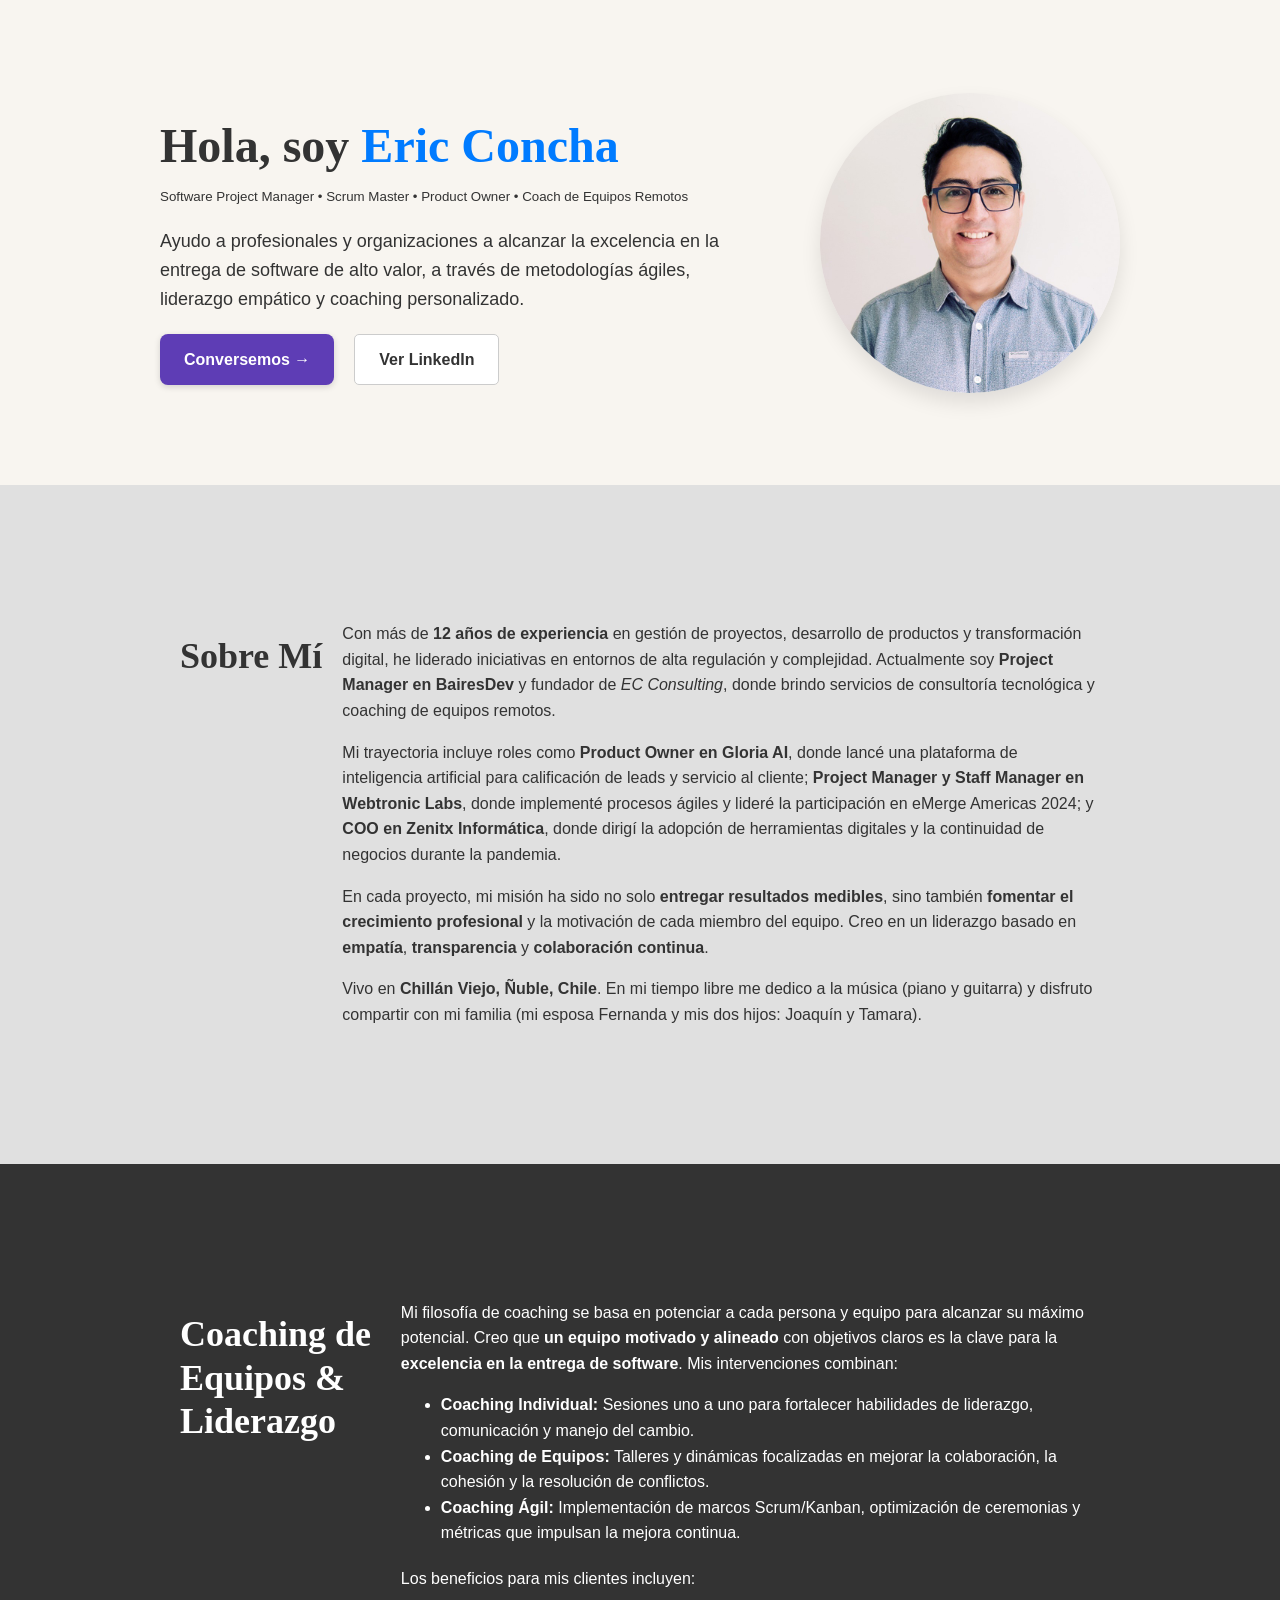
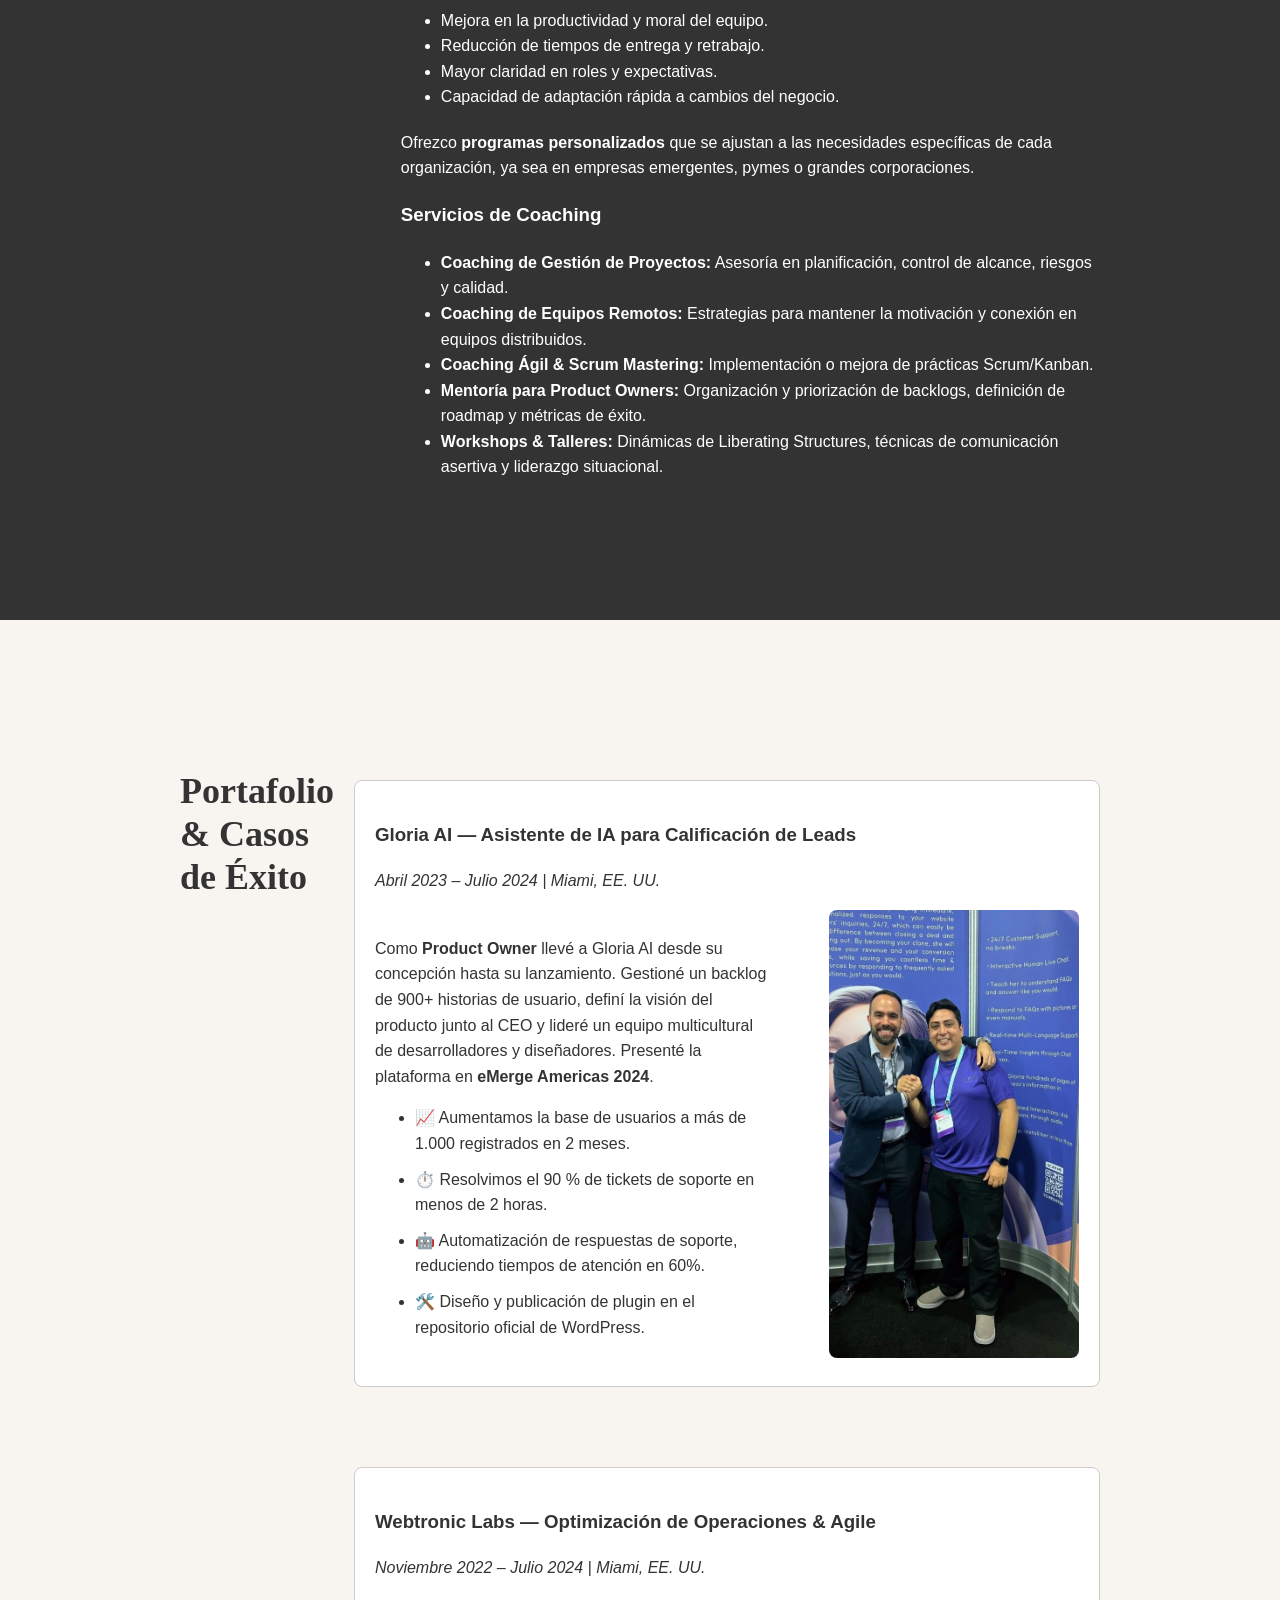
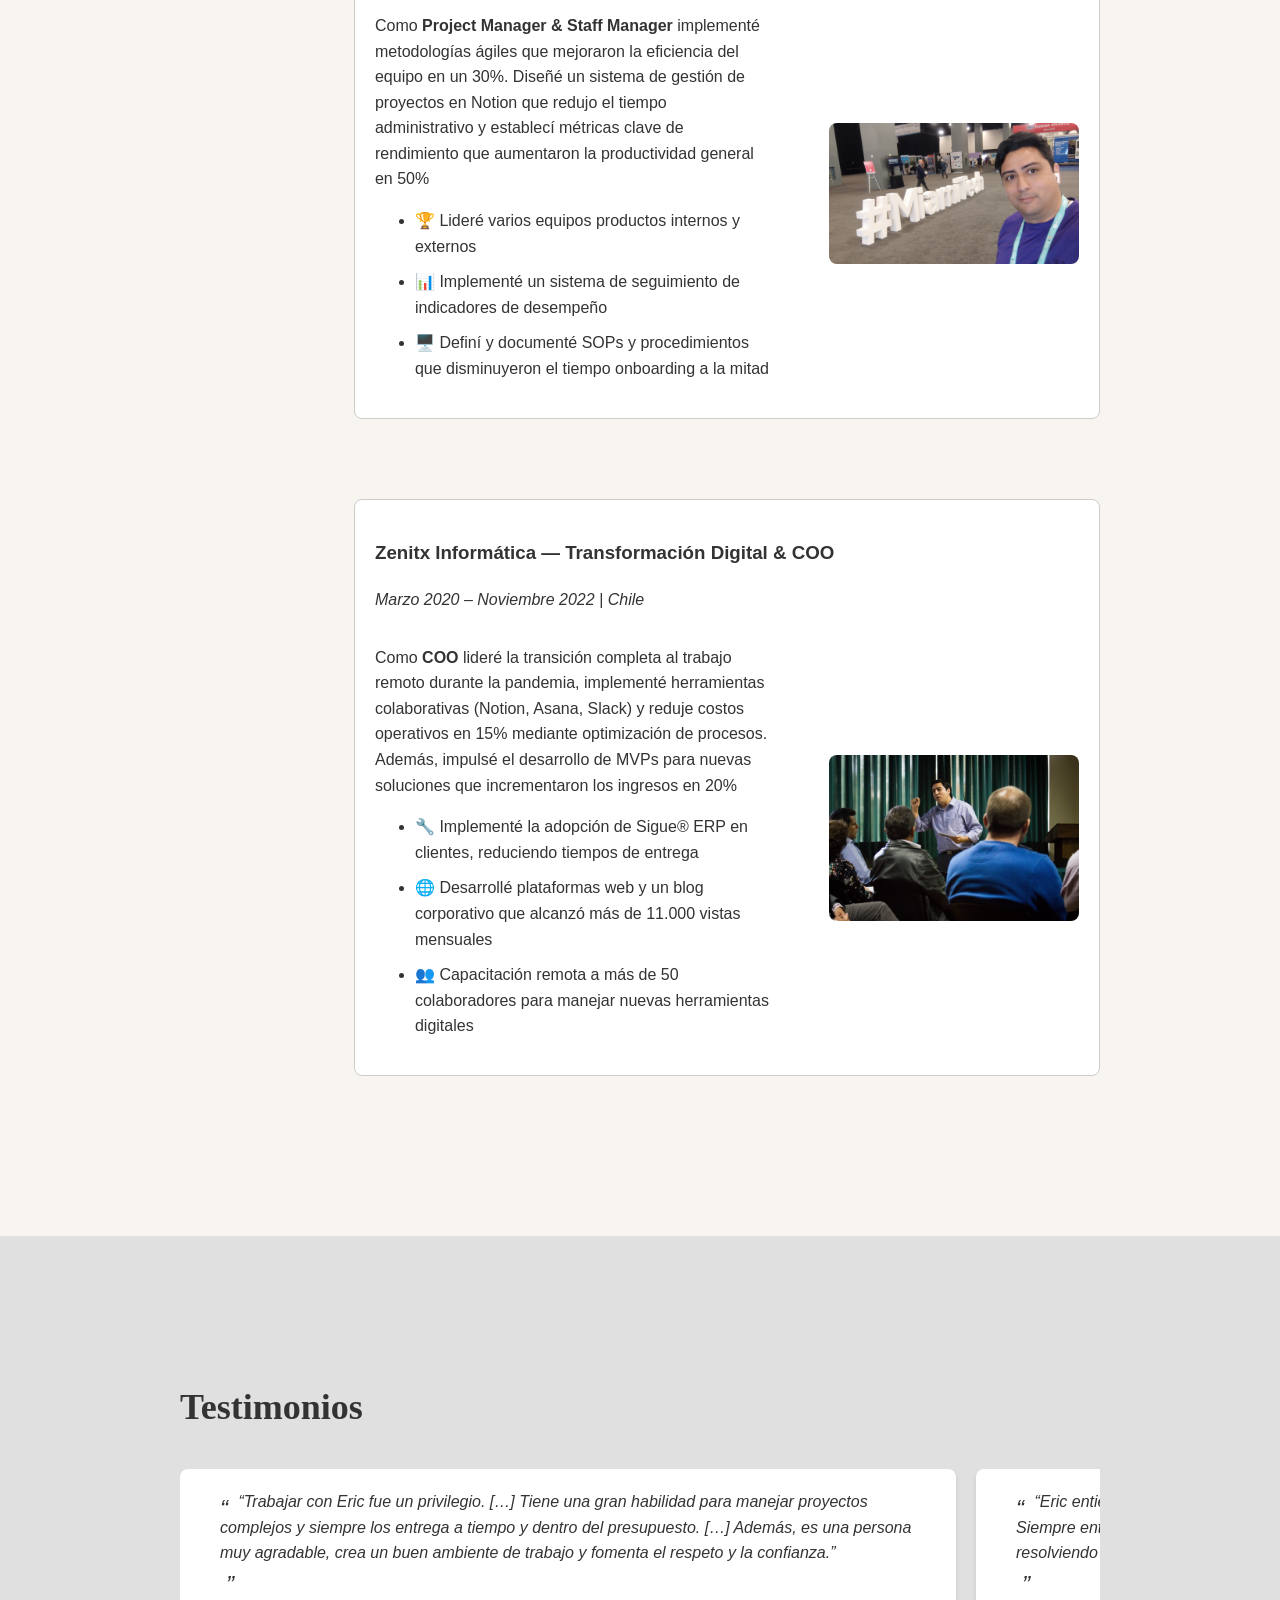
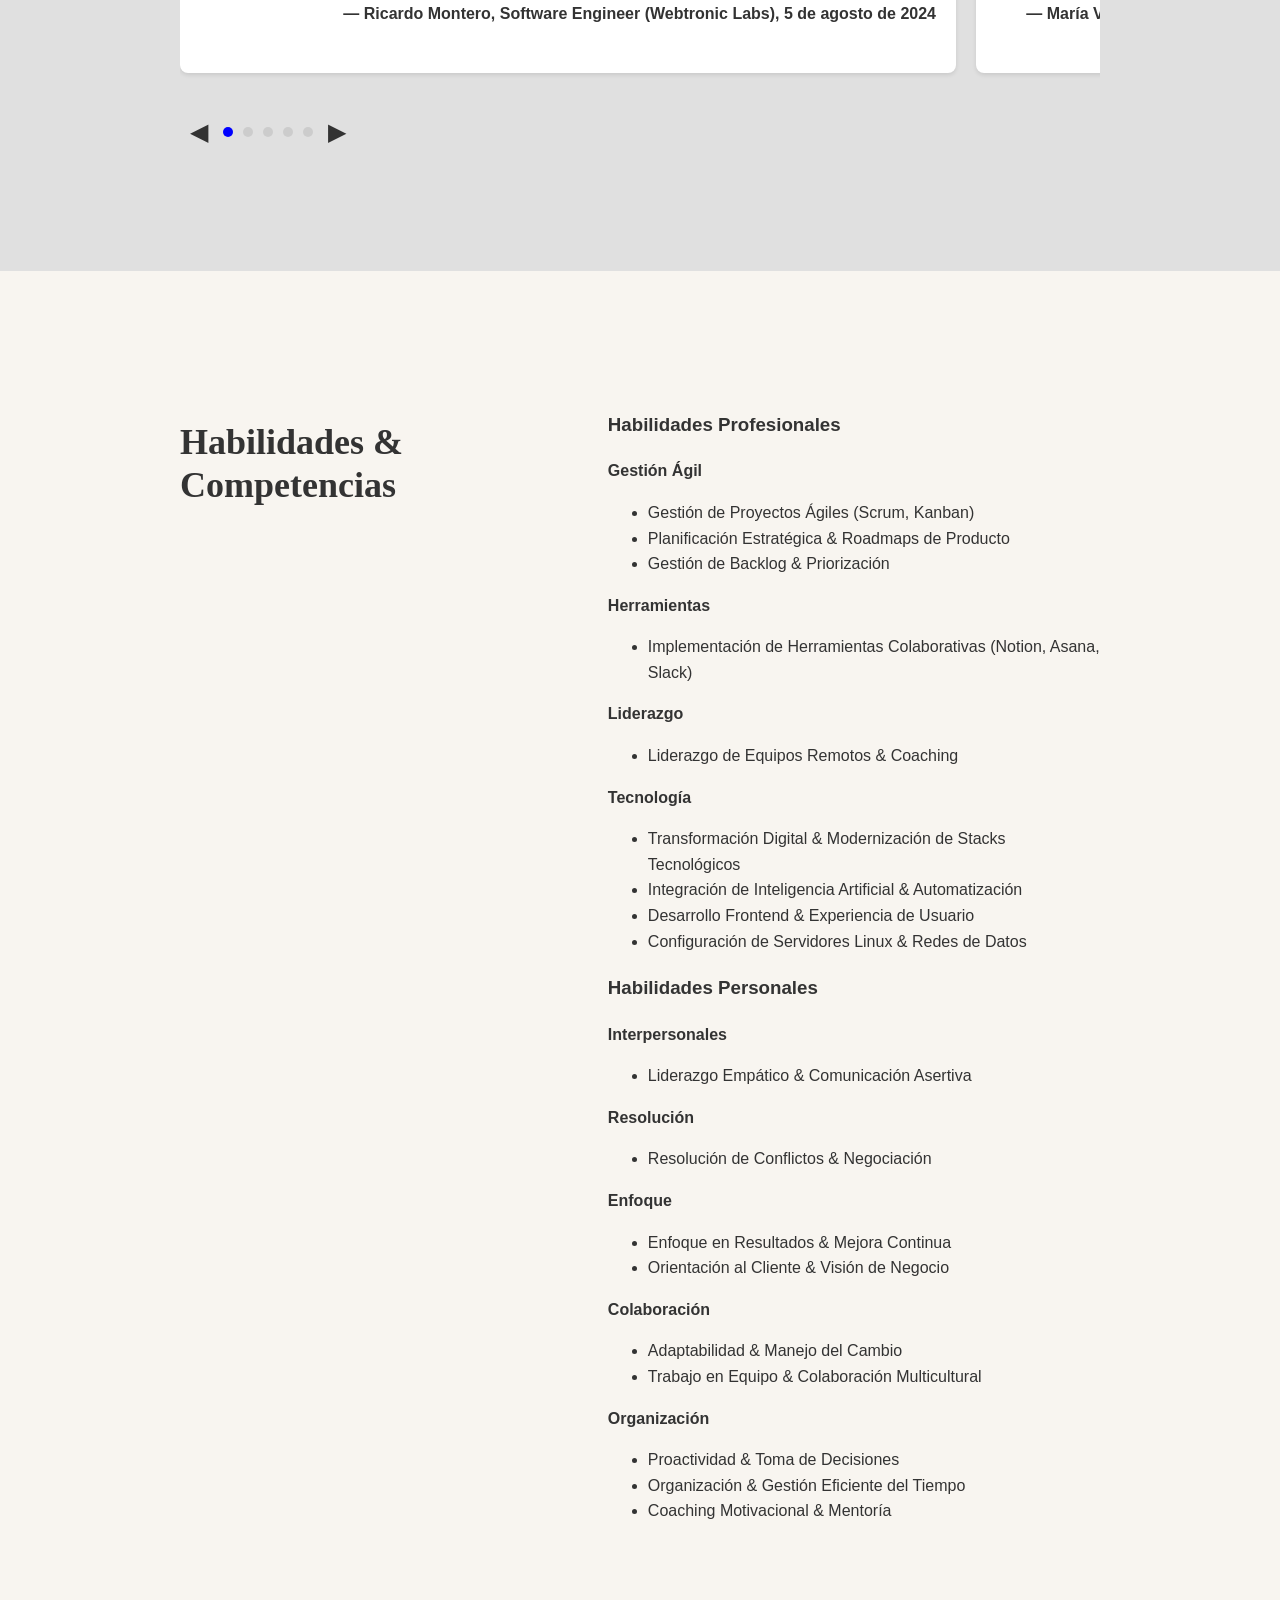
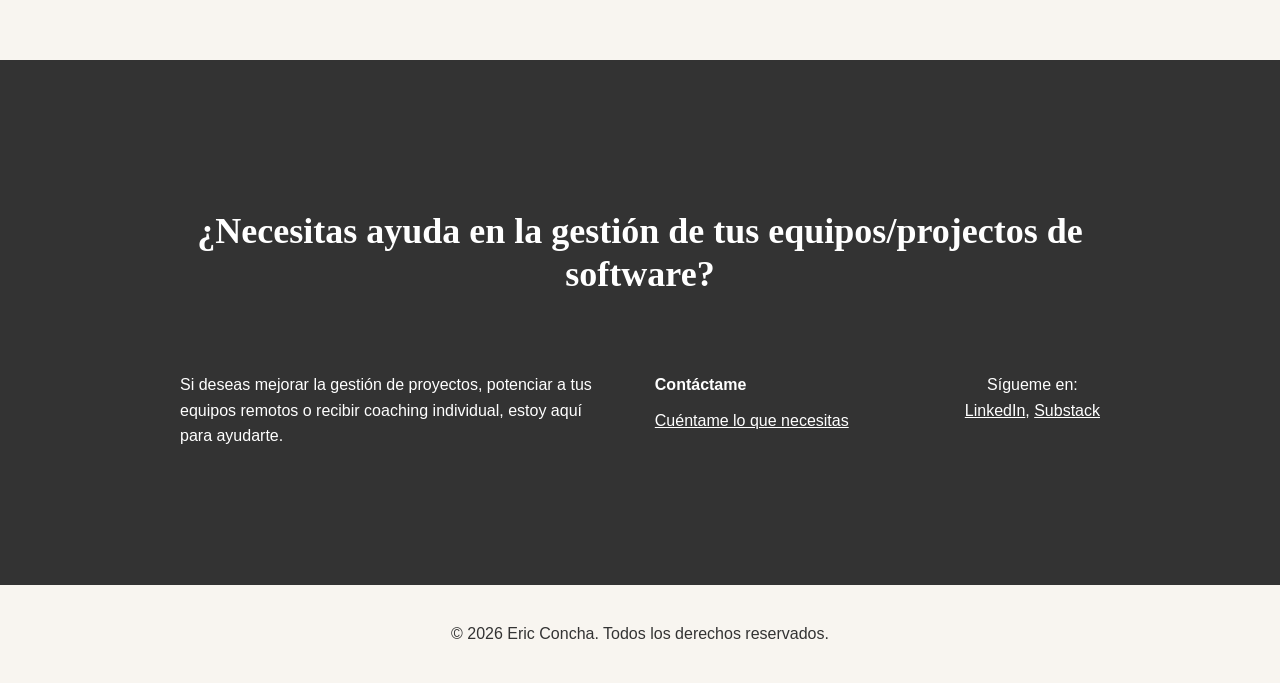
==== index.html @ cb977c5d "cambio CTA" ====
<!DOCTYPE html>
<html lang="es">

<head>
    <meta charset="UTF-8">
    <meta name="viewport" content="width=device-width, initial-scale=1.0">
    <title>Eric Concha — Software Project Manager & Coach</title>
    <meta name="description" content="¿Buscas mejorar tus proyectos de software o liderar mejor a tu equipo? Te ayudo con agilidad, coaching y liderazgo práctico que da resultados">
    <link rel="stylesheet" href="style.css">
    <link href="https://fonts.googleapis.com/css2?family=Kalam&family=Helvetica:wght@400;700&display=swap"
        rel="stylesheet">
    <link rel="icon" href="images/logos/ec-logo-white.png" type="image/x-icon">
</head>

<body>
    <!-- ====== HERO / SECCIÓN PRINCIPAL ====== -->
    <section id="home" class="hero bg-light">
        <div class="hero-content container">
            <div>
                <h1>Hola, soy <strong>Eric Concha</strong></h1>
                <p style="font-size: 10pt;">Software Project Manager • Scrum Master • Product Owner • Coach de Equipos Remotos</p>
                <p>Ayudo a profesionales y organizaciones a alcanzar la excelencia en la entrega de software de alto valor,
                    a través de metodologías ágiles, liderazgo empático y coaching personalizado.</p>
                <div class="hero-buttons">
                    <a href="https://ericconcha.notion.site/182db42c02ff80a595a1e25a36fcfc50" class="btn-primary hero-cta-button">
                        Conversemos →
                    </a>
                    <a href="https://www.linkedin.com/in/ericconcha/" class="btn-secondary">
                        Ver LinkedIn 
                    </a>
                </div>
            </div>
            <div class="hero-image">
                <img id="eric-placeholder" src="images/eric-perfil2024.jpeg" alt="Eric Concha Project Manager">
            </div>
        </div>
    </section>

    <!-- ====== SOBRE MÍ ====== -->
    <section id="about" class="section-body bg-medium">
        <div class="container">
            <h2>Sobre Mí</h2>
            <div class="about-text">
                <p>Con más de <strong>12 años de experiencia</strong> en gestión de proyectos, desarrollo de
                    productos y transformación digital, he liderado iniciativas en entornos de alta regulación y
                    complejidad. Actualmente soy <strong>Project Manager en BairesDev</strong> y fundador de <em>EC
                        Consulting</em>, donde brindo servicios de consultoría tecnológica y coaching de equipos
                    remotos.</p>
                <p>Mi trayectoria incluye roles como <strong>Product Owner en Gloria AI</strong>, donde lancé una
                    plataforma de inteligencia artificial para calificación de leads y servicio al cliente;
                    <strong>Project Manager y Staff Manager en Webtronic Labs</strong>, donde implementé procesos
                    ágiles y lideré la participación en eMerge Americas 2024; y <strong>COO en Zenitx
                        Informática</strong>, donde dirigí la adopción de herramientas digitales y la continuidad de
                    negocios durante la pandemia.</p>
                <p>En cada proyecto, mi misión ha sido no solo <strong>entregar resultados medibles</strong>, sino
                    también <strong>fomentar el crecimiento profesional</strong> y la motivación de cada miembro del
                    equipo. Creo en un liderazgo basado en <strong>empatía</strong>, <strong>transparencia</strong>
                    y <strong>colaboración continua</strong>.</p>
                <p>Vivo en <strong>Chillán Viejo, Ñuble, Chile</strong>. En mi tiempo libre me dedico a la música
                    (piano y guitarra) y disfruto compartir con mi familia (mi esposa Fernanda y mis dos hijos:
                    Joaquín y Tamara).</p>
            </div>
        </div>
    </section>

    <!-- ====== COACHING & FILOSOFÍA ====== -->
    <section id="coaching" class="section-body bg-dark">
        <div class="container">
            <h2>Coaching de Equipos & Liderazgo</h2>
            <div class="coaching-content">
                <div class="coaching-text">
                    <p>Mi filosofía de coaching se basa en potenciar a cada persona y equipo para alcanzar su máximo
                        potencial. Creo que <strong>un equipo motivado y alineado</strong> con objetivos claros es la
                        clave para la <strong>excelencia en la entrega de software</strong>. Mis intervenciones
                        combinan:</p>
                    <ul>
                        <li><strong>Coaching Individual:</strong> Sesiones uno a uno para fortalecer habilidades de
                            liderazgo, comunicación y manejo del cambio.</li>
                        <li><strong>Coaching de Equipos:</strong> Talleres y dinámicas focalizadas en mejorar la
                            colaboración, la cohesión y la resolución de conflictos.</li>
                        <li><strong>Coaching Ágil:</strong> Implementación de marcos Scrum/Kanban, optimización de
                            ceremonias y métricas que impulsan la mejora continua.</li>
                    </ul>
                    <p>Los beneficios para mis clientes incluyen:</p>
                    <ul>
                        <li>Mejora en la productividad y moral del equipo.</li>
                        <li>Reducción de tiempos de entrega y retrabajo.</li>
                        <li>Mayor claridad en roles y expectativas.</li>
                        <li>Capacidad de adaptación rápida a cambios del negocio.</li>
                    </ul>
                    <p>Ofrezco <strong>programas personalizados</strong> que se ajustan a las necesidades específicas de
                        cada organización, ya sea en empresas emergentes, pymes o grandes corporaciones.</p>

                    <h3>Servicios de Coaching</h3>
                    <ul>
                        <li><strong>Coaching de Gestión de Proyectos:</strong> Asesoría en planificación, control de
                            alcance, riesgos y calidad.</li>
                        <li><strong>Coaching de Equipos Remotos:</strong> Estrategias para mantener la motivación y
                            conexión en equipos distribuidos.</li>
                        <li><strong>Coaching Ágil & Scrum Mastering:</strong> Implementación o mejora de prácticas
                            Scrum/Kanban.</li>
                        <li><strong>Mentoría para Product Owners:</strong> Organización y priorización de backlogs,
                            definición de roadmap y métricas de éxito.</li>
                        <li><strong>Workshops & Talleres:</strong> Dinámicas de Liberating Structures, técnicas de
                            comunicación asertiva y liderazgo situacional.</li>
                    </ul>
                </div>
            </div>
        </div>
    </section>

    <!-- ====== PORTFOLIO / CASOS DE ÉXITO ====== -->
    <section id="portfolio" class="section-body bg-light">
        <div class="container">
            <h2>Portafolio & Casos de Éxito</h2>
            <div class="case-studies-grid">
                <!-- Caso 1: Gloria AI -->
                <article class="case-study">
                    <div class="case-header">
                        <h3>Gloria AI — Asistente de IA para Calificación de Leads</h3>
                        <p><em>Abril 2023 – Julio 2024 | Miami, EE. UU.</em></p>
                    </div>
                    <div class="case-content">
                        <div class="case-text">
                            <p>Como <strong>Product Owner</strong> llevé a Gloria AI desde su concepción hasta su
                                lanzamiento. Gestioné un backlog de 900+ historias de usuario, definí la visión del
                                producto junto al CEO y lideré un equipo multicultural de desarrolladores y diseñadores.
                                Presenté la plataforma en <strong>eMerge Americas 2024</strong>.</p>
                            <ul>
                                <li>📈 Aumentamos la base de usuarios a más de 1.000 registrados en 2 meses.</li>
                                <li>⏱️ Resolvimos el 90 % de tickets de soporte en menos de 2 horas.</li>
                                <li>🤖 Automatización de respuestas de soporte, reduciendo tiempos de atención en 60%.
                                </li>
                                <li>🛠️ Diseño y publicación de plugin en el repositorio oficial de WordPress.</li>
                            </ul>
                        </div>
                        <div class="case-image">
                            <img src="images/emerge2024.jpeg"
                                alt="Placeholder Image">
                        </div>
                    </div>
                </article>

                <!-- Caso 2: Webtronic Labs -->
                <article class="case-study">
                    <div class="case-header">
                        <h3>Webtronic Labs — Optimización de Operaciones & Agile</h3>
                        <p><em>Noviembre 2022 – Julio 2024 | Miami, EE. UU.</em></p>
                    </div>
                    <div class="case-content">
                        <div class="case-text">
                            <p>Como <strong>Project Manager & Staff Manager</strong> implementé metodologías ágiles que
                                mejoraron la eficiencia del equipo en un 30%. Diseñé un sistema de gestión de proyectos
                                en Notion que redujo el tiempo administrativo y establecí métricas clave de rendimiento
                                que aumentaron la productividad general en 50%</p>
                            <ul>
                                <li>🏆 Lideré varios equipos productos internos y externos</li>
                                <li>📊 Implementé un sistema de seguimiento de indicadores de desempeño</li>
                                <li>🖥️ Definí y documenté SOPs y procedimientos que disminuyeron el tiempo onboarding a
                                    la mitad</li>
                            </ul>
                        </div>
                        <div class="case-image">
                            <img src="images/MiamiTech-scaled.jpeg"
                                alt="Placeholder Image">
                        </div>
                    </div>
                </article>

                <!-- Caso 3: Zenitx Informática -->
                <article class="case-study">
                    <div class="case-header">
                        <h3>Zenitx Informática — Transformación Digital & COO</h3>
                        <p><em>Marzo 2020 – Noviembre 2022 | Chile</em></p>
                    </div>
                    <div class="case-content">
                        <div class="case-text">
                            <p>Como <strong>COO</strong> lideré la transición completa al trabajo remoto durante la
                                pandemia, implementé herramientas colaborativas (Notion, Asana, Slack) y reduje costos
                                operativos en 15% mediante optimización de procesos. Además, impulsé el desarrollo de
                                MVPs para nuevas soluciones que incrementaron los ingresos en 20%</p>
                            <ul>
                                <li>🔧 Implementé la adopción de Sigue® ERP en clientes, reduciendo tiempos de entrega
                                </li>
                                <li>🌐 Desarrollé plataformas web y un blog corporativo que alcanzó más de 11.000 vistas
                                    mensuales</li>
                                <li>👥 Capacitación remota a más de 50 colaboradores para manejar nuevas herramientas
                                    digitales</li>
                            </ul>
                        </div>
                        <div class="case-image">
                            <img src="images/charla-1-scaled.jpg"
                                alt="Placeholder Image">
                        </div>
                    </div>
                </article>
            </div>
        </div>
    </section>

    <!-- ====== TESTIMONIOS ====== -->
    <section id="testimonios" class="section-body bg-medium">
        <div class="container">
            <h2>Testimonios</h2>
            <div class="testimonials-carousel">
                <div class="testimonial">
                    <blockquote>
                        “Trabajar con Eric fue un privilegio. […] Tiene una gran habilidad para manejar proyectos
                        complejos y siempre los entrega a tiempo y dentro del presupuesto. […] Además, es una persona
                        muy agradable, crea un buen ambiente de trabajo y fomenta el respeto y la confianza.”
                        <br>
                    </blockquote>
                    <cite>— Ricardo Montero, Software Engineer (Webtronic Labs), 5 de agosto de 2024</cite>
                </div>

                <div class="testimonial">
                    <blockquote>
                        “Eric entiende muy bien la gestión de proyectos y sabe cómo liderar equipos diversos. […]
                        Siempre entrega con calidad, dentro del alcance y los plazos. […] Es muy bueno comunicando y
                        resolviendo problemas. Lo recomiendo con total confianza.”
                        <br>
                    </blockquote>
                    <cite>— María Valentina Cabrera, Software Engineer en Itti Digital (Webtronic Labs), 26 de mayo de
                        2024</cite>
                </div>

                <div class="testimonial">
                    <blockquote>
                        “Eric es muy trabajador, curioso y ambicioso. […] Tiene una gran visión de producto, desde el
                        negocio hasta el cliente final. […] Comunica muy bien sus ideas y es muy proactivo. Sería un
                        gran aporte en cualquier equipo.”
                        <br>
                    </blockquote>
                    <cite>— Garrett Anderson, Senior Product Designer en Trainual (Mentor), 9 de octubre de 2022</cite>
                </div>

                <div class="testimonial">
                    <blockquote>
                        “Eric siempre quiere aprender más y dar lo mejor. […] Es tranquilo, amable y muy fácil de
                        tratar. […] Tiene lo necesario para ayudar a cualquier equipo a mejorar. Lo recomiendo con
                        gusto.”
                        <br>
                    </blockquote>
                    <cite>— Vigneshwar Sayeeram, Agile HR Alchemist, 29 de agosto de 2022</cite>

                </div>

                <div class="testimonial">
                    <blockquote>
                        “Eric destaca tanto por su parte técnica como por sus habilidades humanas. […] Lidera muy bien,
                        siempre busca mejorar y comunica con claridad. […] Estoy seguro de que tendrá éxito en cualquier
                        desafío que asuma.”
                        <br>
                    </blockquote>
                    <cite>— Esteban Luján Ramírez, Estrategia y Business Intelligence en EPM, 16 de agosto de
                        2022</cite>
                </div>
            </div>
            <div class="carousel-nav">
                <span class="carousel-arrow left">&#9664;</span>
                <span class="carousel-dot active"></span>
                <span class="carousel-dot"></span>
                <span class="carousel-dot"></span>
                <span class="carousel-dot"></span>
                <span class="carousel-dot"></span>
                <span class="carousel-arrow right">&#9654;</span>
            </div>
        </div>
    </section>

    <!-- ====== HABILIDADES & COMPETENCIAS ====== -->
    <section id="habilidades" class="section-body bg-light">
        <div class="container">
            <h2>Habilidades & Competencias</h2>
            <div class="skills-grid">
                <!-- Habilidades -->
                <div class="skills-column">
                    <h3>Habilidades Profesionales</h3>

                    <strong>Gestión Ágil</strong>
                    <ul>
                        <li>Gestión de Proyectos Ágiles (Scrum, Kanban)</li>
                        <li>Planificación Estratégica & Roadmaps de Producto</li>
                        <li>Gestión de Backlog & Priorización</li>
                    </ul>
                    <strong>Herramientas</strong>
                    <ul>

                        <li>Implementación de Herramientas Colaborativas (Notion, Asana, Slack)</li>
                    </ul>
                    <strong>Liderazgo</strong>
                    <ul>

                        <li>Liderazgo de Equipos Remotos & Coaching</li>
                    </ul>
                    <strong>Tecnología</strong>
                    <ul>

                        <li>Transformación Digital & Modernización de Stacks Tecnológicos</li>
                        <li>Integración de Inteligencia Artificial & Automatización</li>
                        <li>Desarrollo Frontend & Experiencia de Usuario</li>
                        <li>Configuración de Servidores Linux & Redes de Datos</li>
                    </ul>
                    <h3>Habilidades Personales</h3>
                    <strong>Interpersonales</strong>
                    <ul>
                        <li>Liderazgo Empático & Comunicación Asertiva</li>
                    </ul>
                    <strong>Resolución</strong>
                    <ul>
                        <li>Resolución de Conflictos & Negociación</li>
                    </ul>
                    <strong>Enfoque</strong>
                    <ul>
                        <li>Enfoque en Resultados & Mejora Continua</li>
                        <li>Orientación al Cliente & Visión de Negocio</li>
                    </ul>
                    <strong>Colaboración</strong>
                    <ul>
                        <li>Adaptabilidad & Manejo del Cambio</li>
                        <li>Trabajo en Equipo & Colaboración Multicultural</li>
                    </ul>
                    <strong>Organización</strong>
                    <ul>
                        <li>Proactividad & Toma de Decisiones</li>
                        <li>Organización & Gestión Eficiente del Tiempo</li>
                        <li>Coaching Motivacional & Mentoría</li>
                    </ul>
                </div>
            </div>
        </div>
    </section>

    <!-- ====== CONTACTO ====== -->
    <section id="contacto" class="section-body bg-dark">
        <div class="container">
            <h2>¿Necesitas ayuda en la gestión de tus equipos/projectos de software?</h2>
            <div class="contact-content">
                <div class="contact-text">
                    <p>Si deseas mejorar la gestión de proyectos, potenciar a tus equipos remotos o recibir coaching individual,
                        estoy aquí para ayudarte.</p>
                </div>
                <div class="contact-options">
                    <p>Contáctame</p>
                    <a href="https://ericconcha.notion.site/182db42c02ff80a595a1e25a36fcfc50?pvs=105">Cuéntame lo que necesitas</a>
                </div>
                <div>
                    <p>Sígueme en:<br>
                    <a href="https://www.linkedin.com/in/ericconcha/" target="_blank">LinkedIn</a>, <a href="https://ericconcha.substack.com/" target="_blank">Substack</a>
                </div>
            </div>
        </div>
    </section>

    <!-- ====== FOOTER ====== -->
    <footer>
        <div class="footer-container">
            <p>© <span id="year"></span> Eric Concha. Todos los derechos reservados.</p>
            <script>
                document.getElementById('year').textContent = new Date().getFullYear();
            </script>
        </div>
    </footer>
    <script>
        const carousel = document.querySelector('.testimonials-carousel');
        const dots = document.querySelectorAll('.carousel-dot');
        const testimonials = document.querySelectorAll('.testimonial');
        const leftArrow = document.querySelector('.carousel-arrow.left');
        const rightArrow = document.querySelector('.carousel-arrow.right');

        const isMobile = () => window.innerWidth <= 768;

        carousel.addEventListener('scroll', () => {
            let activeIndex = 0;
            testimonials.forEach((testimonial, index) => {
                const testimonialRect = testimonial.getBoundingClientRect();
                // Determine active index based on which testimonial is most visible
                if (testimonialRect.left >= 0 && testimonialRect.left < window.innerWidth) {
                     if (testimonialRect.left < window.innerWidth / 2) { // Consider the testimonial in the first half of the screen
                        activeIndex = index;
                    }
                }
            });

            dots.forEach((dot, index) => {
                if (index === activeIndex) {
                    dot.classList.add('active');
                } else {
                    dot.classList.remove('active');
                }
            });
        });

        dots.forEach((dot, index) => {
            dot.addEventListener('click', () => {
                const scrollAmount = testimonials[index].offsetLeft - carousel.offsetLeft;
                carousel.scrollTo({
                    left: scrollAmount,
                    behavior: 'smooth'
                });
            });
        });

        leftArrow.addEventListener('click', () => {
            const scrollAmount = isMobile() ? testimonials[0].offsetWidth + 20 : carousel.offsetWidth; // Scroll by testimonial width + margin on mobile
            carousel.scrollBy({
                left: -scrollAmount,
                behavior: 'smooth'
            });
        });

        rightArrow.addEventListener('click', () => {
             const scrollAmount = isMobile() ? testimonials[0].offsetWidth + 20 : carousel.offsetWidth; // Scroll by testimonial width + margin on mobile
            carousel.scrollBy({
                left: scrollAmount,
                behavior: 'smooth'
            });
        });

        let currentIndex = 0;
        const totalTestimonials = testimonials.length;

        function autoScrollCarousel() {
            currentIndex = (currentIndex + 1) % totalTestimonials;
            const scrollAmount = testimonials[currentIndex].offsetLeft - carousel.offsetLeft;
            carousel.scrollTo({
                left: scrollAmount,
                behavior: 'smooth'
            });
        }

        setInterval(autoScrollCarousel, 5000); // Scroll every 5 seconds
    </script>
</body>

</html>
---- style.css ----
html {
  scroll-behavior: smooth;
}

body {
    margin: 0;
    font-family: 'Helvetica Neue', Arial, sans-serif; /* Use Helvetica Neue or Arial for body text */
    line-height: 1.6;
    color: #333; /* Keep dark grey text color */
    overflow-x: hidden; /* Evita el scroll horizontal */
    background-color: #f8f5f0; /* Light off-white background */
}

.container {
    width: 90%;
    max-width: 960px; /* Increase max-width for a wider layout */
    margin: 0 auto;
    padding: 40px 20px; /* Adjust horizontal padding */
    box-sizing: border-box; /* Asegúrate de que el padding no cause desbordamiento */
}

.hero-content {
    display: flex;
    align-items: center;
    justify-content: space-between;
    gap: 80px; /* Increased gap */
    padding: 80px 0; /* Added padding */
}

.hero-content > div:first-child {
    flex: 1; /* Allow text content to take available space */
}

.hero-image {
    flex-shrink: 0; /* Prevent image from shrinking */
    width: 300px; /* Set a fixed width for the image container */
    height: 300px; /* Set a fixed height for the image container */
    position: relative; /* Needed for absolute positioning of the background */
}

.hero-image img {
    width: 100%;
    height: 100%;
    object-fit: cover;
    border-radius: 50%; /* Make the image circular */
    box-shadow: 0 10px 20px rgba(0, 0, 0, 0.1); /* Add shadow */
}

.hero-content h1 {
    font-size: 48px; /* Adjust font size */
    margin-bottom: 10px; /* Adjust margin */
}

.hero-content h1 strong {
    color: #007bff; /* Blue color for the name */
}

.hero-content p {
    font-size: 18px; /* Adjust font size */
    margin-bottom: 20px; /* Adjust margin */
}

.hero-buttons {
    display: flex;
    gap: 20px; /* Space between buttons */
    margin-bottom: 20px; /* Space below buttons */
    flex-wrap: wrap; /* Allow buttons to wrap on smaller screens */
}

.btn-primary {
    display: inline-flex; /* Use flexbox for icon alignment */
    align-items: center;
    background-color: #007bff; /* Blue color */
    color: #fff;
    padding: 12px 24px;
    border-radius: 5px;
    text-decoration: none;
    font-weight: bold;
    transition: background-color 0.3s ease;
}

.btn-primary:hover {
    background-color: #0056b3; /* Darker blue on hover */
}

.btn-secondary {
    display: inline-flex; /* Use flexbox for icon alignment */
    align-items: center;
    background-color: #fff; /* White background */
    color: #333; /* Dark text */
    padding: 12px 24px;
    border: 1px solid #ccc; /* Light border */
    border-radius: 5px;
    text-decoration: none;
    font-weight: bold;
    transition: background-color 0.3s ease;
}

.btn-secondary:hover {
    background-color: #f8f8f8; /* Light grey on hover */
}

.btn-icon {
    width: 20px; /* Adjust icon size */
    height: 20px;
    margin-left: 8px; /* Space between text and icon */
}

.social-icons {
    display: flex;
    gap: 20px; /* Space between icons */
    align-items: center;
}

.social-icons img {
    width: 24px; /* Adjust icon size */
    height: 24px;
    transition: transform 0.3s ease;
}

.social-icons img:hover {
    transform: scale(1.1); /* Scale on hover */
}

/* Responsive adjustments for hero section */
@media (max-width: 768px) {
    .hero-content {
        flex-direction: column; /* Stack items vertically */
        text-align: center; /* Center text content */
        gap: 40px; /* Adjust gap */
    }

    .hero-image {
        width: 200px; /* Adjust image size on smaller screens */
        height: 200px;
    }

    .hero-buttons {
        justify-content: center; /* Center buttons */
    }

    .social-icons {
        justify-content: center; /* Center social icons */
    }
}

#testimonios .container {
    flex-direction: column;
}

.testimonials-carousel {
    display: flex;
    overflow-x: auto;
    scroll-snap-type: x mandatory;
    -webkit-overflow-scrolling: touch;
    padding-bottom: 20px; /* Espacio para scrollbar */
}

.testimonial {
    flex: 0 0 80%; /* Ajusta el ancho de cada testimonio */
    margin-right: 20px;
    scroll-snap-align: start;
    background-color: white;
    padding: 20px;
    border-radius: 8px;
    box-shadow: 0 2px 4px rgba(0, 0, 0, 0.1);
}

.testimonial blockquote {
    font-style: italic;
    margin: 0 0 10px 0;
    padding: 0 0 0 20px; /* Added left padding */
    quotes: "“" "”" "‘" "’";
    border-left: 4px solid var(--color-primary); /* Added vertical line */
}

.testimonial blockquote::before {
    content: open-quote;
    font-size: 1.5em;
    color: var(--color-primary);
    line-height: 0.1em;
    margin-right: 0.25em;
    vertical-align: -0.4em;
}

.testimonial blockquote::after {
    content: close-quote;
    font-size: 1.5em;
    color: var(--color-primary);
    line-height: 0.1em;
    margin-left: 0.25em;
    vertical-align: -0.4em;
}

.testimonial cite {
    display: block;
    text-align: right;
    font-style: normal;
    font-weight: bold;
    margin-top: 10px;
    color: var(--color-dark);
}

/* Testimonials Carousel */
.testimonials-carousel {
    display: flex;
    overflow-x: auto;
    scroll-snap-type: x mandatory;
    -webkit-overflow-scrolling: touch;
    padding-bottom: 20px; /* Space for scrollbar */
}


.carousel-nav {
    display: flex;
    justify-content: center;
    align-items: center;
}

.carousel-dot {
    display: inline-block;
    width: 10px;
    height: 10px;
    background-color: #ccc;
    border-radius: 50%;
    margin: 0 5px;
    cursor: pointer;
}

.carousel-dot.active {
    background-color: blue;
}

.carousel-arrow {
    font-size: 24px;
    cursor: pointer;
    margin: 0 10px;
    color: var(--color-dark);
    user-select: none; /* Prevent text selection */
}

.testimonials-carousel {
    display: flex;
    overflow-x: hidden; /* Hide scrollbar */
    scroll-snap-type: x mandatory;
    -webkit-overflow-scrolling: touch;
    padding-bottom: 20px; /* Space for layout */
}

/* Hide scrollbar for different browsers */
.testimonials-carousel::-webkit-scrollbar {
    display: none; /* Safari and Chrome */
}

.testimonials-carousel {
    -ms-overflow-style: none;  /* IE and Edge */
    scrollbar-width: none;  /* Firefox */
}


/* HABILIDADES */
#habilidades .skills-grid {
    display: grid;
    grid-template-columns: repeat(auto-fit, minmax(300px, 1fr));
    gap: 40px;
}

nav ul {
    list-style: none; /* Remove list bullets */
    margin: 0;
    padding: 0;
    display: flex; /* Use flexbox for horizontal navigation */
}

nav li {
    margin-left: 20px; /* Add space between navigation items */
}

nav a {
    text-decoration: none; /* Remove underline from links */
    color: #333; /* Match text color */
}

nav a:hover {
    text-decoration: underline; /* Add underline on hover */
}

/* Add this to your style.css */
.gallery {
    display: flex;
    justify-content: space-between;
}

.main-image {
    width: 70%;
    height: auto; /* Maintain aspect ratio */
    max-height: 500px; /* Optional: Set a max height to prevent excessive height */
    object-fit: cover; /* Ensure the image covers the area without distortion */
}

.thumbnail-container {
    display: flex;
    flex-direction: column;
    justify-content: space-between;
    margin-left: 10px;
}

.thumbnail {
    width: 100%;
    height: auto; /* Maintain aspect ratio */
    max-height: 100px; /* Optional: Set a max height for thumbnails */
    object-fit: cover; /* Ensure thumbnails cover the area without distortion */
}

.section-body {
    padding: 80px 0; /* Increase vertical padding for sections */
}

.section-body .container {
    display: flex;
    align-items: flex-start; /* Align items to the top */
    gap: 20px; /* Increase space between columns */
}

#about .container {
    display: flex;
    align-items: flex-start;
    gap: 20px;
}

#about .container h2 {
    flex-shrink: 0; /* Prevent the heading from shrinking */
}

.section-body .about-content {
    display: flex;
    gap: 40px; /* Adjust space between columns */
    flex-wrap: wrap; /* Allow columns to wrap on smaller screens */
    align-items: flex-start; /* Align items to the top */
}

.section-body .about-text {
    flex: 2; /* Allow text content to take more space */
    min-width: 300px; /* Ensure a minimum width for text column */
}

.section-body .about-image {
    flex: 1; /* Allow images to take available space */
    text-align: center; /* Center images */
    min-width: 200px; /* Adjust minimum width for image column */
}

.section-body .certifications {
    flex: 1; /* Allow certifications to take available space */
    min-width: 200px; /* Ensure a minimum width for certifications column */
    margin-top: 20px; /* Add space above certifications when stacked */
}

.case-study {
    border: 1px solid #ccc; /* Add a border */
    padding: 20px; /* Add padding */
    margin-bottom: 40px; /* Add space between case studies */
    border-radius: 8px; /* Add rounded corners */
    background-color: #fff; /* White background for case studies */
}

.case-studies-grid {
    display: grid;
    grid-template-columns: 1fr; /* Single column layout */
    gap: 40px; /* Space between grid items */
    margin-top: 40px; /* Add space above the grid */
}

.section-body .coaching-content,
.section-body .case-content,
.section-body .skills-grid {
    display: flex;
    gap: 60px; /* Increase space between columns */
    flex-wrap: wrap; /* Allow columns to wrap on smaller screens */
    align-items: center; /* Vertically align items in case content */
}

.section-body .coaching-text,
.section-body .case-text,
.section-body .skills-column {
    flex: 2; /* Allow text content to take more space */
    min-width: 300px; /* Ensure a minimum width for text column */
}

.section-body .coaching-text h3,
.section-body .coaching-text ul {
    margin-bottom: 20px; /* Add space below headings and lists */
}

.section-body .case-text ul li {
    margin-bottom: 10px; /* Add space between list items */
}

.section-body .case-image {
    flex: 1; /* Allow images to take available space */
    text-align: center; /* Center images */
    min-width: 250px; /* Increase minimum width for image column */
}

.section-body img {
    max-width: 100%; /* Ensure images don't exceed their container */
    height: auto; /* Maintain aspect ratio */
    border-radius: 8px; /* Add rounded corners to images */
}

/* Adjustments for smaller screens */
@media (max-width: 768px) {
    .hero-content {
        flex-direction: column; /* Stack items vertically */
        align-items: center; /* Center items */
    }

    #eric-placeholder {
        width: 80%; /* Make image take up more width on mobile */
        height: auto; /* Maintain aspect ratio */
    }

    .section-body .container,
    .section-body .about-content,
    .section-body .coaching-content,
    .section-body .case-content,
    .section-body .skills-grid {
        flex-direction: column; /* Stack columns vertically */
        gap: 40px; /* Adjust gap for stacked columns */
    }

    .section-body .about-image,
    .section-body .coaching-image,
    .section-body .case-image {
        order: -1; /* Place images above text on small screens */
        min-width: unset; /* Remove min-width on small screens */
        width: 100%; /* Make image take full width on mobile */
        text-align: center; /* Center the image */
    }

    .section-body .about-text,
    .section-body .coaching-text,
    .section-body .case-text,
    .section-body .skills-column {
        min-width: unset; /* Remove min-width on small screens */
        width: 100%; /* Make text take full width on mobile */
    }
}

@media (max-width: 768px) {
    .testimonial {
        max-width: 250px;
    }
}

/* CONTACTO */
#contacto .container {
    display: flex;
    flex-direction: column; /* Stack elements by default */
    align-items: center;
    text-align: center;
}

#contacto h2 {
    margin-bottom: 40px; /* More space below the main heading */
}

#contacto .contact-content {
    display: flex;
    flex-wrap: wrap; /* Allow wrapping on smaller screens */
    justify-content: space-between; /* Distribute space between items */
    gap: 60px; /* Increase space between columns */
    width: 100%; /* Take full width */
}

#contacto .contact-text {
    flex: 2; /* Allow text to take more space */
    min-width: 350px; /* Minimum width for text */
    text-align: left; /* Align text to the left */
}

#contacto .contact-options,
#contacto .social-links {
    flex: 1; /* Allow options and links to take available space */
    min-width: 250px; /* Minimum width for these columns */
    display: flex;
    flex-direction: column;
    align-items: flex-start; /* Align items to the start */
}

#contacto .contact-options p,
#contacto .social-links p {
    font-weight: bold; /* Make headings bold */
    margin-bottom: 10px; /* Space below headings */
}

#contacto .contact-options a,
#contacto .social-links a {
    margin-bottom: 5px; /* Space between links */
}

#contacto .social-links a {
    text-decoration: none; /* Remove underline from social links */
    color: #fff; /* White color for social links on dark background */
}

#contacto .social-links a:hover {
    text-decoration: underline; /* Add underline on hover */
}


h1, h2 {
    font-family: Georgia, serif; /* Use a serif font for headings */
    color: #333; /* Match text color */
    font-weight: 700; /* Ensure bold headings */
    margin-bottom: 20px; /* Add margin below headings */
}

h1 {
    font-size: 48px; /* Increase heading size */
    line-height: 1.1;
}

h2 {
    font-size: 36px; /* Increase heading size */
    line-height: 1.2;
}

button {
    background-color: #0f172a;
    color: #fff;
    border: none;
    padding: 10px 20px;
    cursor: pointer;
    font-size: 16px;
    border-radius: 5px;
}

button:hover {
    background-color: #1e293b;
}

.btn-primary {
    text-decoration: none; /* Remove underline from primary buttons */
}

.bg-light {
    background-color: #f8f5f0; /* Light off-white */
}

.bg-medium {
    background-color: #e0e0e0; /* Light grey */
}

.bg-dark {
    background-color: #333; /* Dark grey */
    color: #fff; /* White text for dark background */
}

.bg-dark h2,
.bg-dark p,
.bg-dark a {
    color: #fff; /* Ensure headings, paragraphs, and links are white on dark background */
}

footer {
    background-color: #f8f5f0; /* Match body background color */
    color: #333; /* Match body text color */
    text-align: center;
    padding: 20px 0;
}

.reconocimientos-container {
    width: 100%;
    text-align: center;
    padding: 20px;
    background-color: #f9f9f9;
  }
  
  .reconocimientos {
    display: inline-block;
    /*max-width: 800px;*/
  }
  
  .reconocimientos h2 {
    font-size: 24px;
    color: #1a1a1a;
    margin-bottom: 20px;
  }
  
  .certificates {
    display: flex;
    justify-content: center;
    gap: 20px;
    flex-wrap: wrap;
    overflow-x: hidden; /* Prevent horizontal scroll */
    max-width: 100%; /* Ensure it doesn't exceed the container width */
  }
  
  .certificate {
    width: 110px;
    height: auto;
  }
  
  .certificate img {
    width: 100%;
    height: auto;
    border-radius: 8px;
    box-shadow: 0 4px 8px rgba(0, 0, 0, 0.2);
    transition: transform 0.3s ease;
  }
  
  .certificate img:hover {
    transform: scale(1.1);
  }

/* Responsiveness */
@media (max-width: 768px) {
    header {
        padding: 20px 10px;
    }

    .container {
        padding: 10px;
    }

    h1 {
        font-size: 24px;
    }

    h2 {
        font-size: 20px;
    }

    button {
        font-size: 14px;
        padding: 8px 16px;
    }

    .header-image {
        margin-top: 10px;
    }
}

@media (max-width: 480px) {
    h1 {
        font-size: 20px;
    }

    h2 {
        font-size: 18px;
    }

    button {
        font-size: 12px;
        padding: 6px 12px;
    }

section {
    margin: 40px 0; /* Increase vertical margin for sections */
}

    .section-body {
        flex-direction: column; /* Stack sections vertically on small screens */
    }
}

/* Styles for Hero CTA Button */
.hero-cta-button {
  display: inline-flex; /* Ensure consistent display */
  align-items: center; /* Ensure consistent vertical alignment */
  background-color: #5e3db5; /* Morado profesional */
  color: #ffffff;
  border-radius: 8px;
  text-decoration: none;
  font-weight: 600;
  font-size: 16px;
  box-shadow: 0 2px 6px rgba(0,0,0,0.15);
  transition: background-color 0.3s ease;
}

.hero-cta-button:hover {
  background-color: #472d8c;
}

/* Explicitly set font-size and font-family for h1 within sections to address deprecation warning */
section h1 {
    font-size: 48px;
    font-family: Georgia, serif;
}
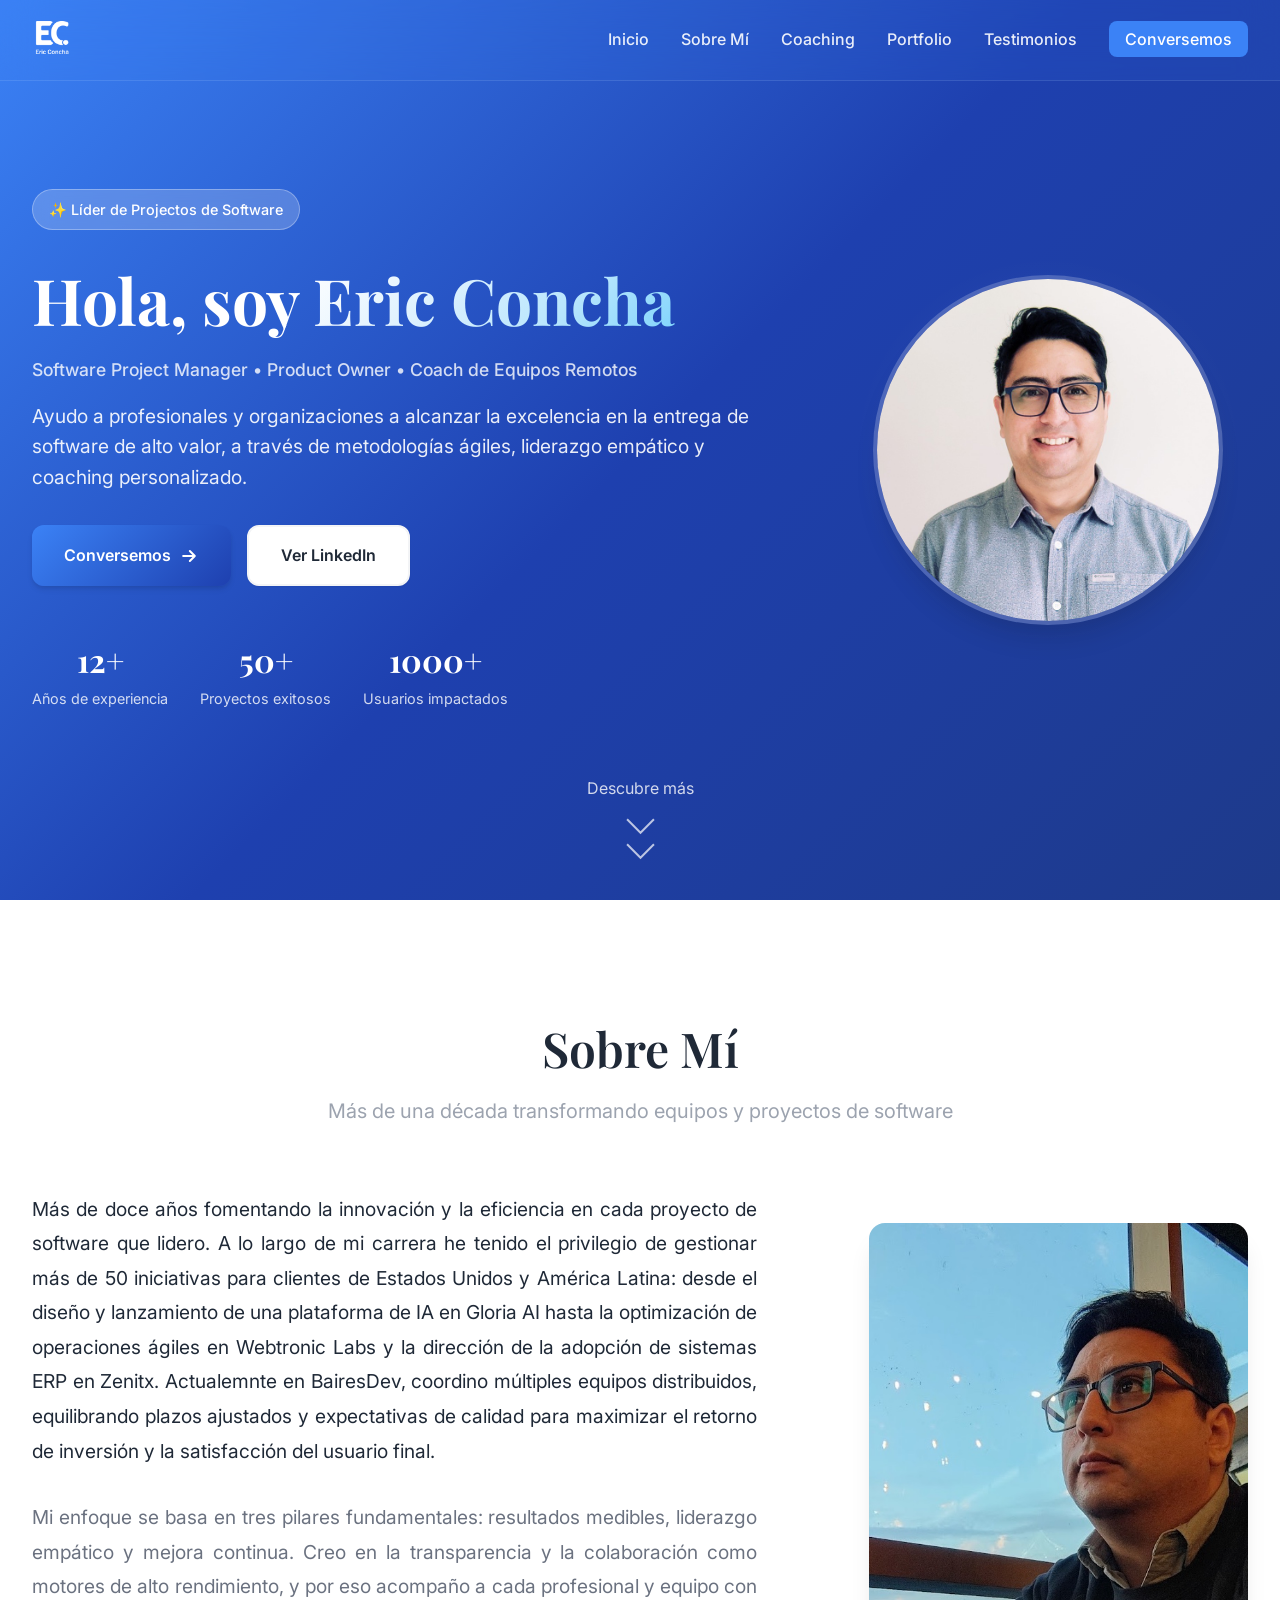
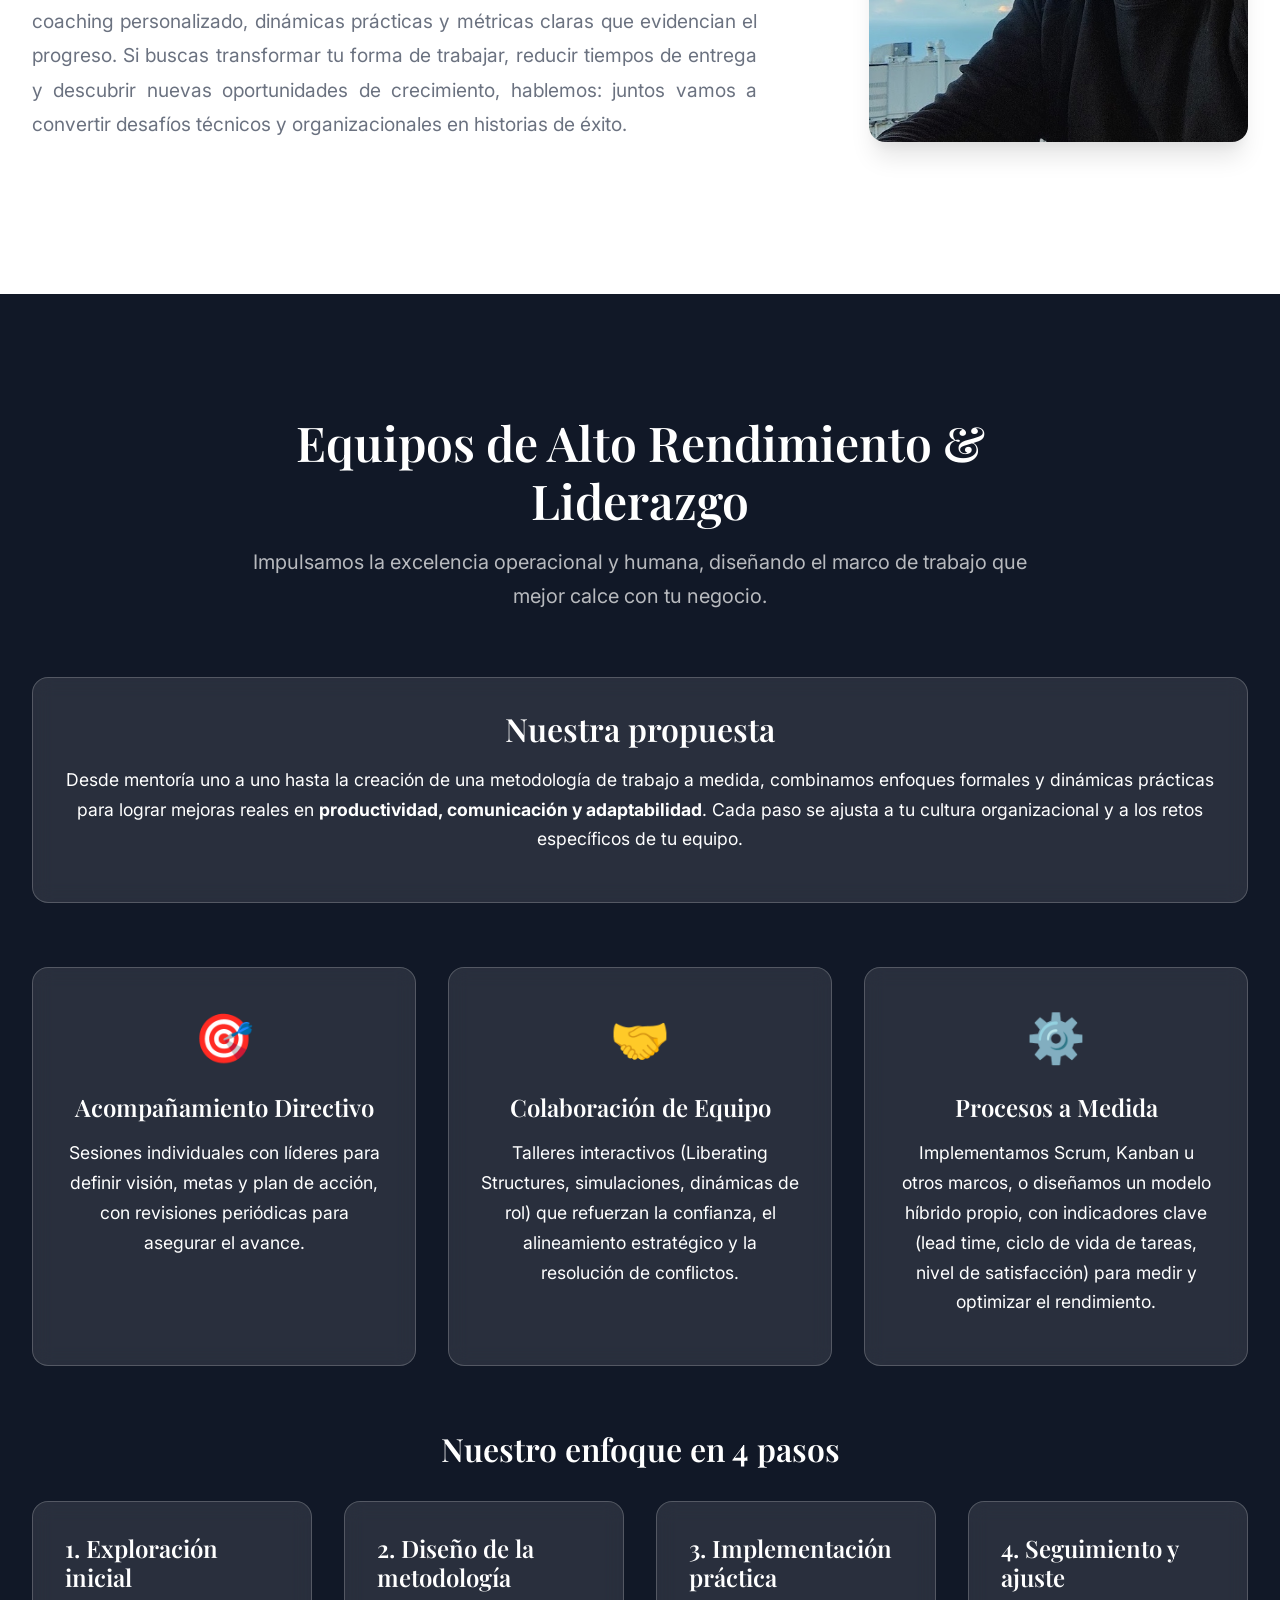
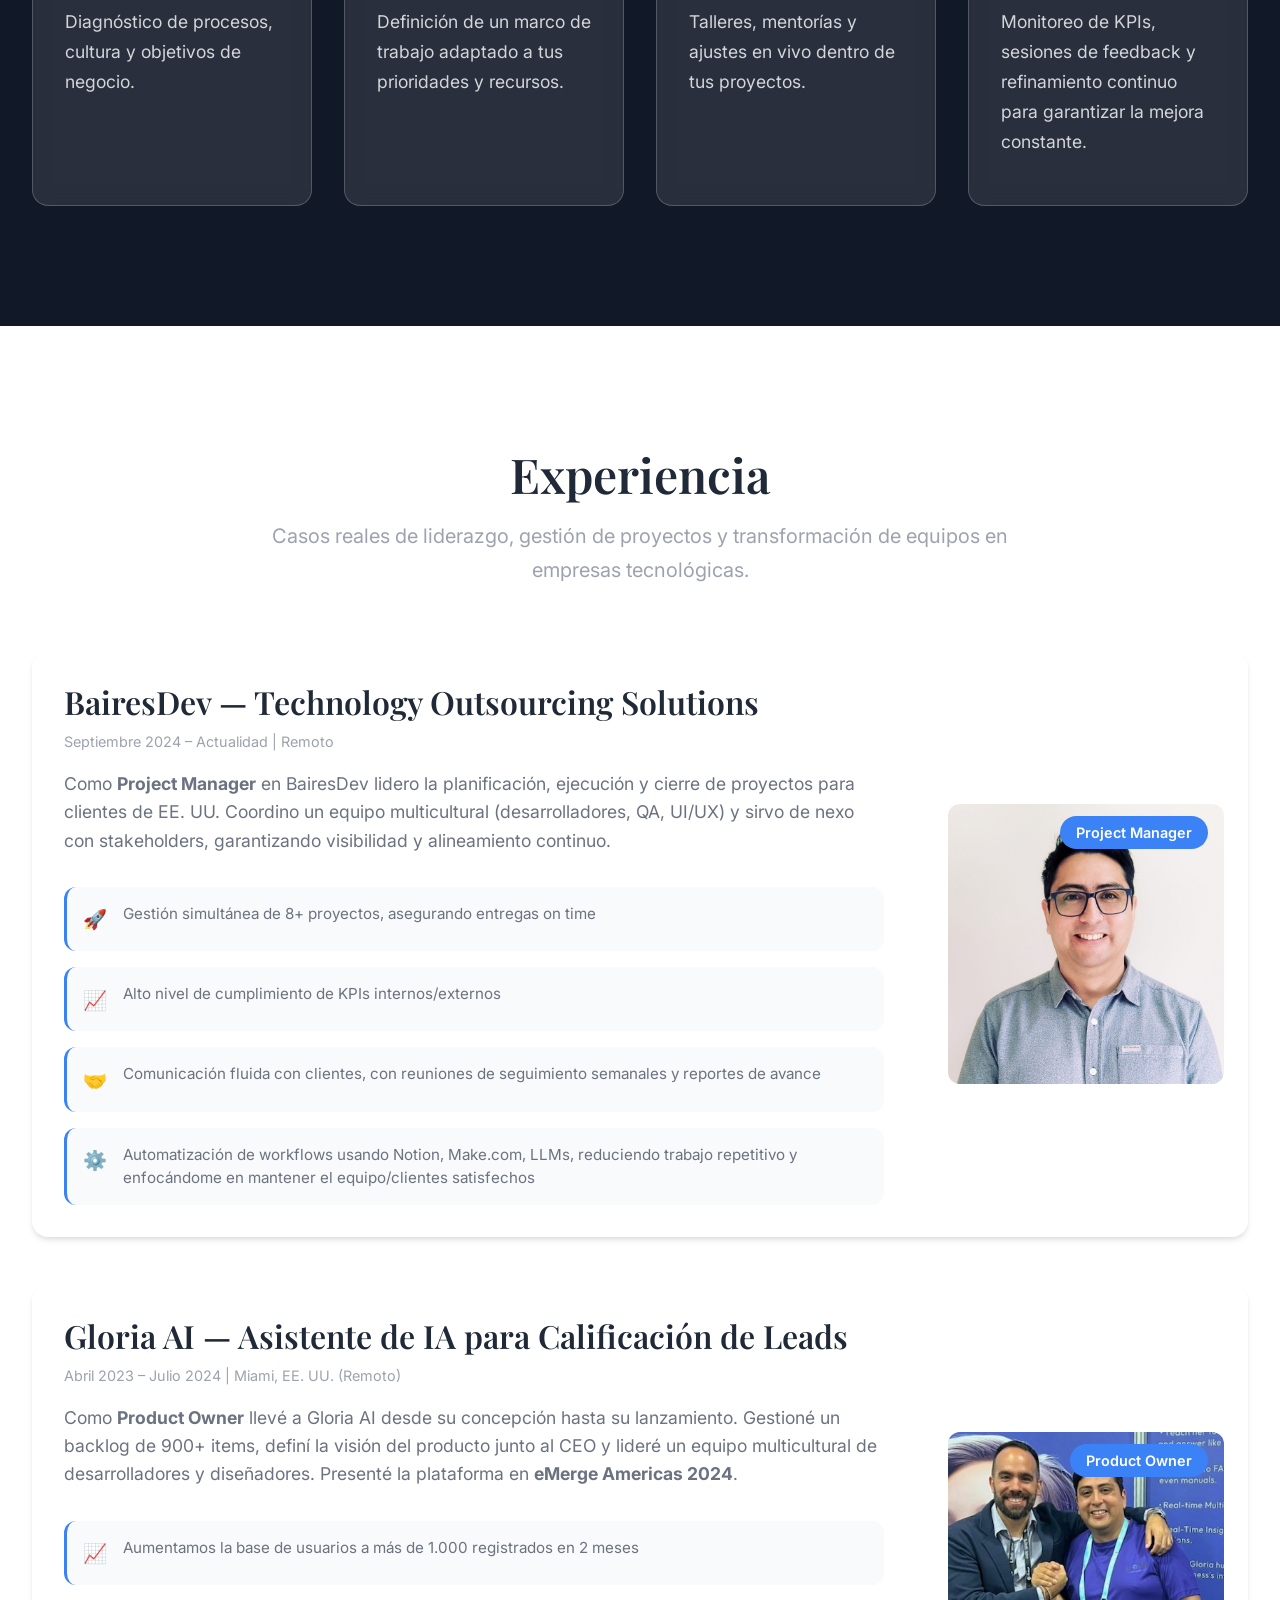
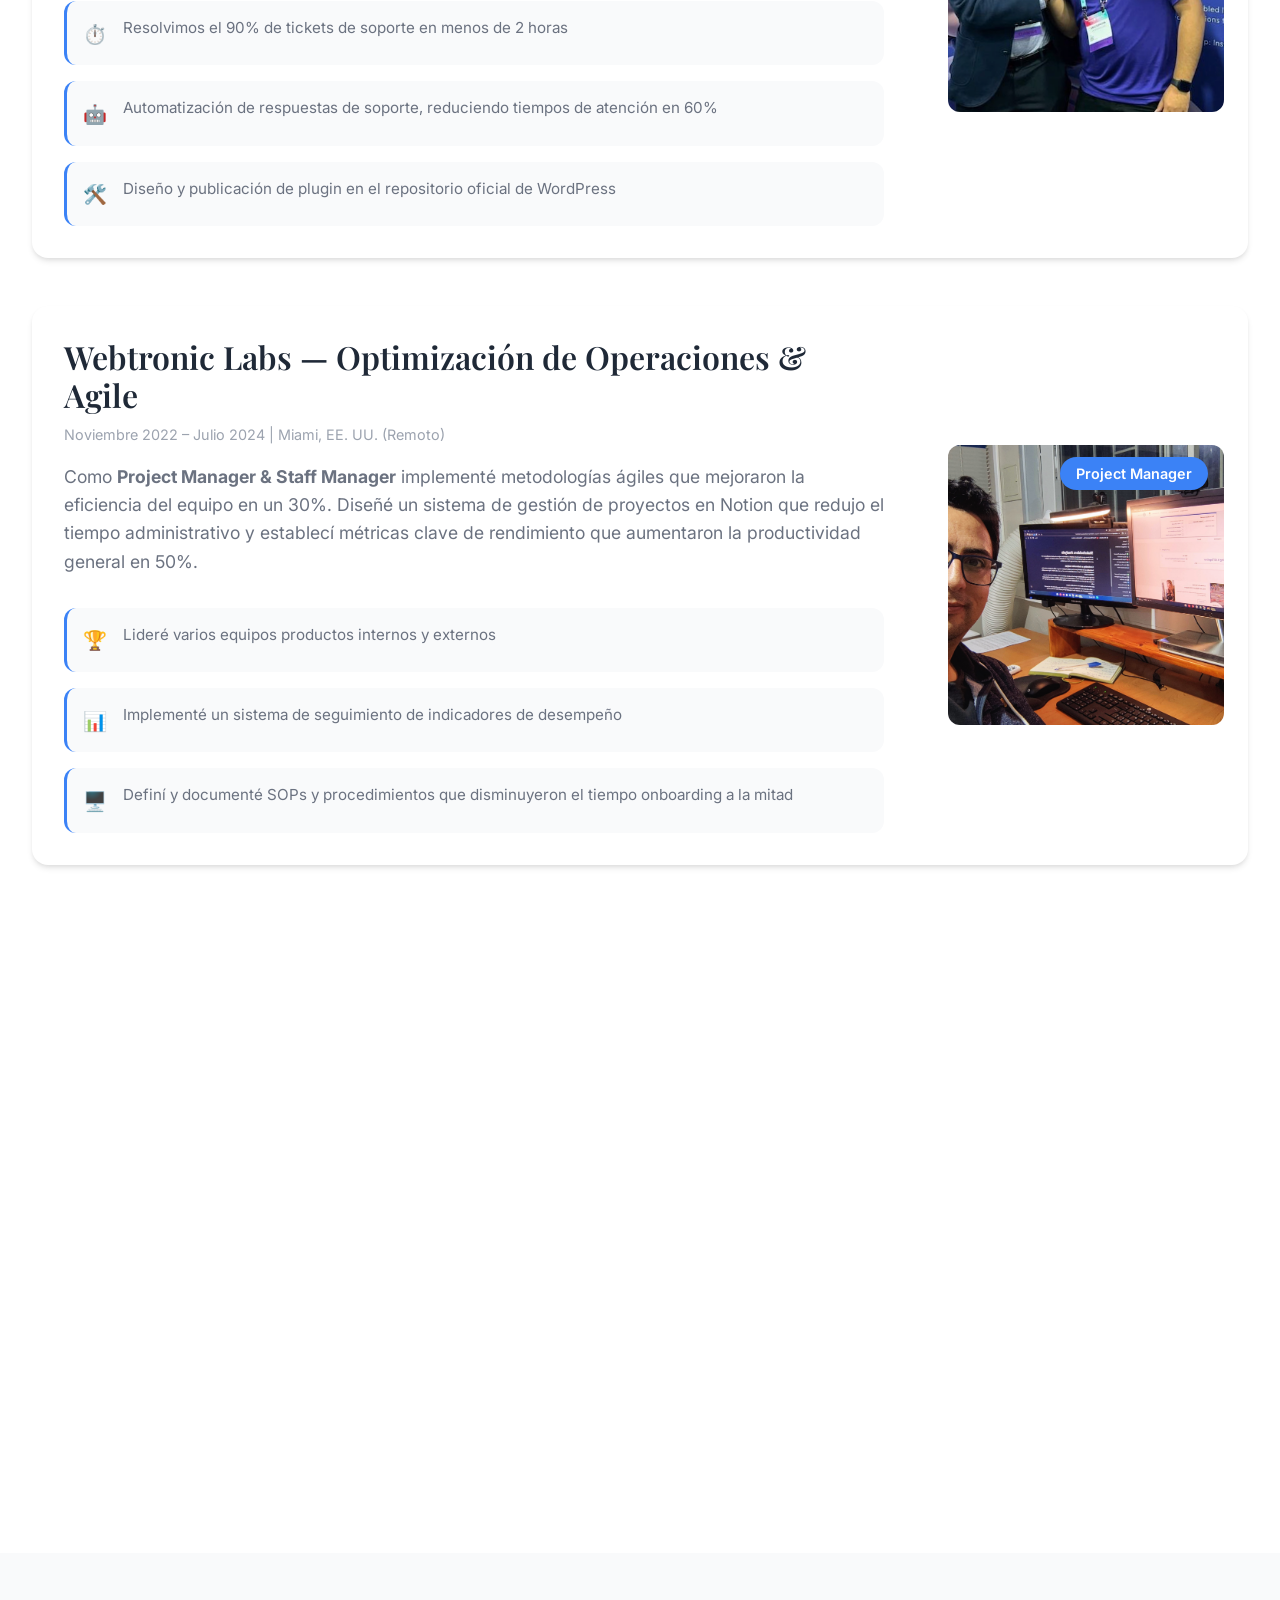
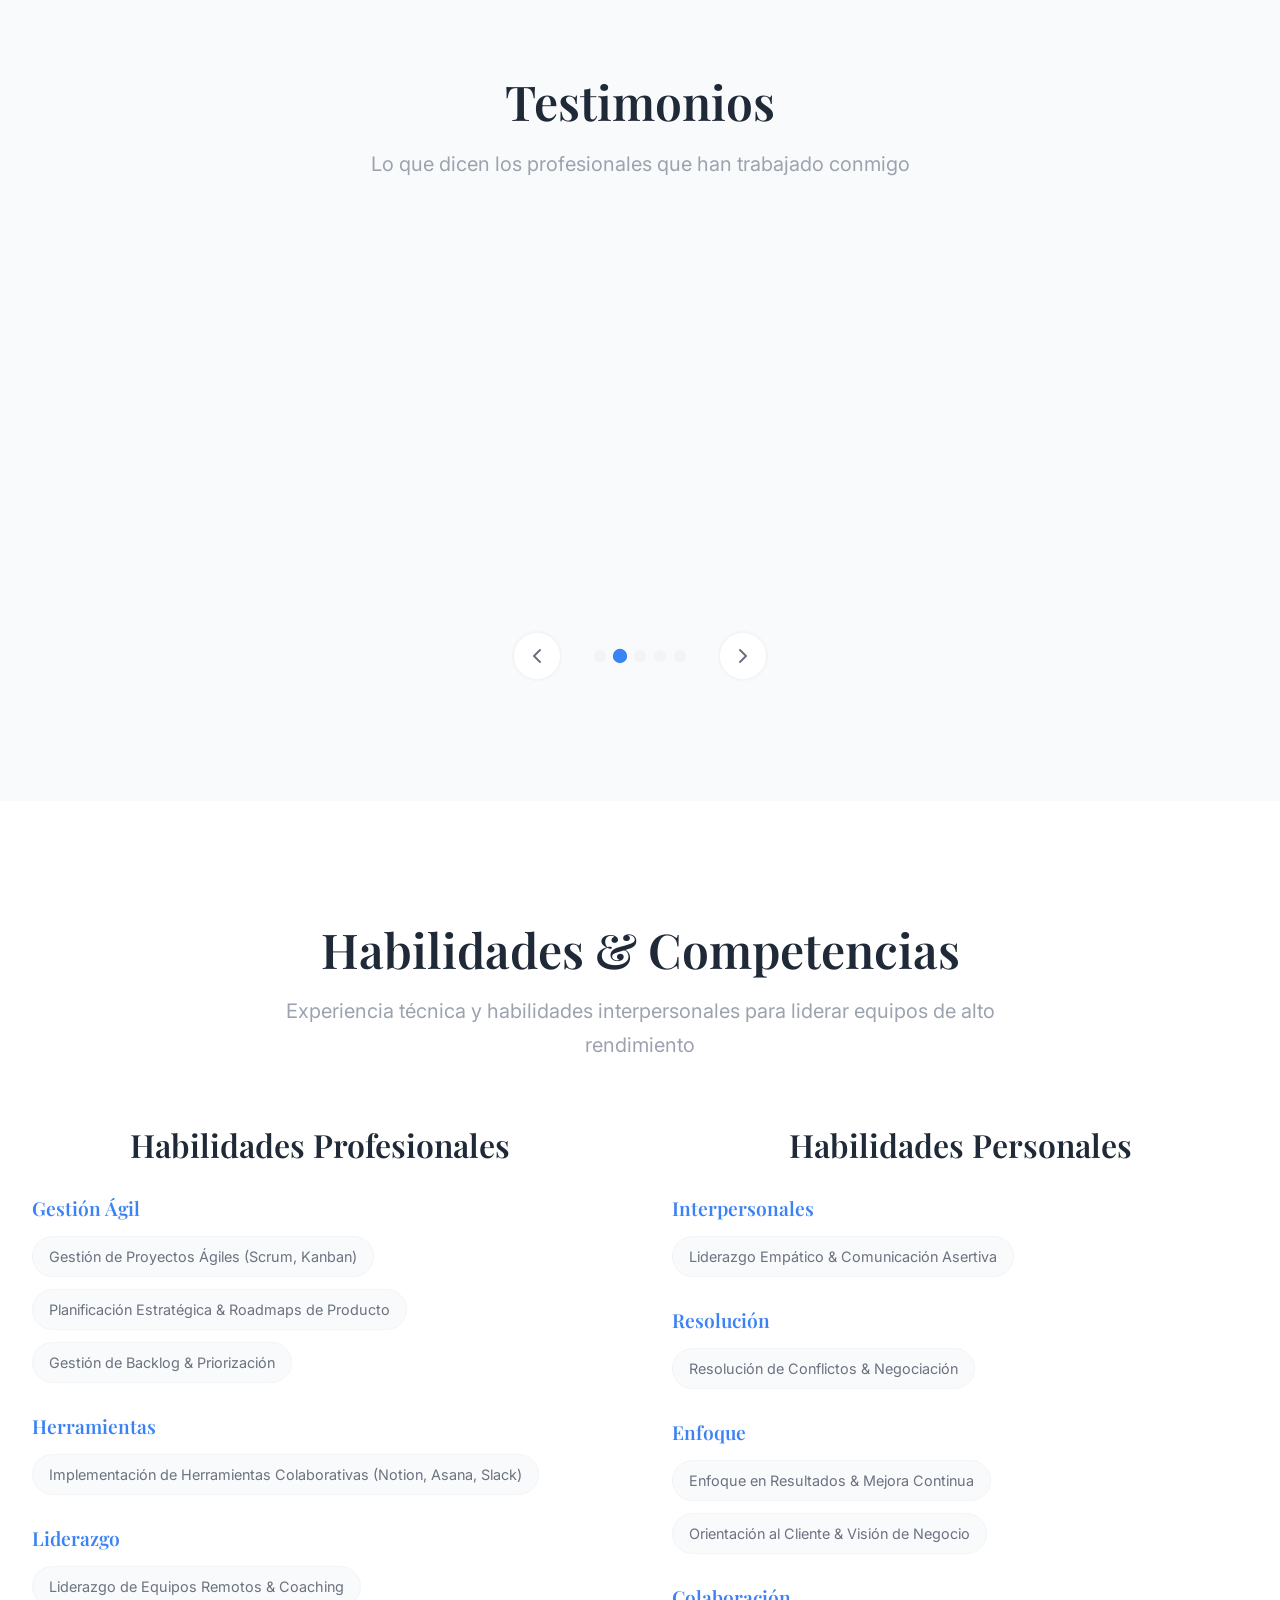
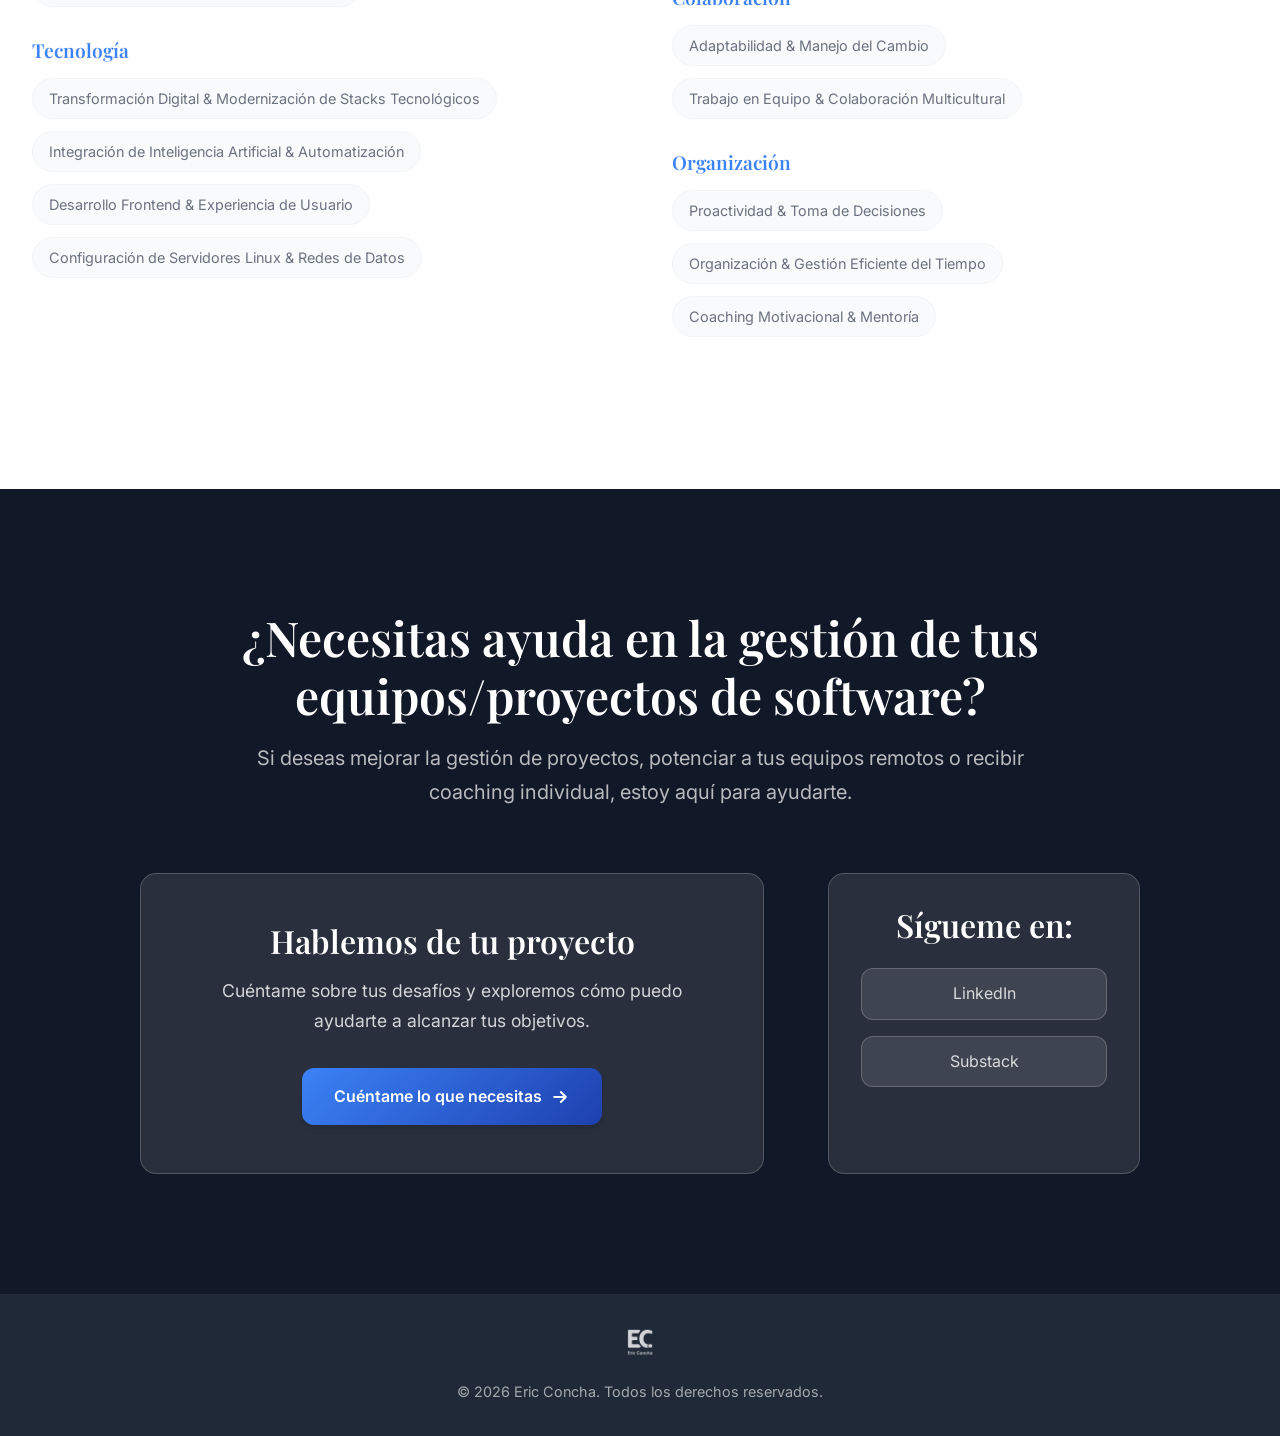
==== commit f23b1ddc: "feat: Agregar caso de éxito BairesDev y mejoras de UI - Agregar nuevo caso de éxito de BairesDev al " ====
--- a/index.html
+++ b/index.html
@@ -5,432 +5,754 @@
     <meta charset="UTF-8">
     <meta name="viewport" content="width=device-width, initial-scale=1.0">
     <title>Eric Concha — Software Project Manager & Coach</title>
-    <meta name="description" content="¿Buscas mejorar tus proyectos de software o liderar mejor a tu equipo? Te ayudo con agilidad, coaching y liderazgo práctico que da resultados">
+    <meta name="description"
+        content="¿Buscas mejorar tus proyectos de software o liderar mejor a tu equipo? Te ayudo con agilidad, coaching y liderazgo práctico que da resultados">
     <link rel="stylesheet" href="style.css">
-    <link href="https://fonts.googleapis.com/css2?family=Kalam&family=Helvetica:wght@400;700&display=swap"
+    <link
+        href="https://fonts.googleapis.com/css2?family=Inter:wght@300;400;500;600;700&family=Playfair+Display:wght@400;500;600;700&display=swap"
         rel="stylesheet">
     <link rel="icon" href="images/logos/ec-logo-white.png" type="image/x-icon">
 </head>
 
 <body>
-    <!-- ====== HERO / SECCIÓN PRINCIPAL ====== -->
-    <section id="home" class="hero bg-light">
-        <div class="hero-content container">
-            <div>
-                <h1>Hola, soy <strong>Eric Concha</strong></h1>
-                <p style="font-size: 10pt;">Software Project Manager • Scrum Master • Product Owner • Coach de Equipos Remotos</p>
-                <p>Ayudo a profesionales y organizaciones a alcanzar la excelencia en la entrega de software de alto valor,
-                    a través de metodologías ágiles, liderazgo empático y coaching personalizado.</p>
-                <div class="hero-buttons">
-                    <a href="https://ericconcha.notion.site/182db42c02ff80a595a1e25a36fcfc50" class="btn-primary hero-cta-button">
-                        Conversemos →
-                    </a>
-                    <a href="https://www.linkedin.com/in/ericconcha/" class="btn-secondary">
-                        Ver LinkedIn 
-                    </a>
-                </div>
-            </div>
-            <div class="hero-image">
-                <img id="eric-placeholder" src="images/eric-perfil2024.jpeg" alt="Eric Concha Project Manager">
+    <!-- Navigation -->
+    <nav class="navbar">
+        <div class="nav-container">
+            <div class="nav-logo">
+                <img src="images/logos/ec-logo-white.png" alt="Eric Concha Logo">
+            </div>
+            <ul class="nav-menu">
+                <li><a href="#home">Inicio</a></li>
+                <li><a href="#about">Sobre Mí</a></li>
+                <li><a href="#coaching">Coaching</a></li>
+                <li><a href="#portfolio">Portfolio</a></li>
+                <li><a href="#testimonios">Testimonios</a></li>
+                <li><a href="#contacto" class="nav-cta">Conversemos</a></li>
+            </ul>
+            <div class="nav-toggle">
+                <span></span>
+                <span></span>
+                <span></span>
+            </div>
+        </div>
+    </nav>
+
+    <!-- Hero Section -->
+    <section id="home" class="hero">
+        <div class="hero-background">
+            <div class="hero-gradient"></div>
+        </div>
+        <div class="container">
+            <div class="hero-content">
+                <div class="hero-text">
+                    <div class="hero-badge">
+                        <span>✨ Líder de Projectos de Software</span>
+                    </div>
+                    <h1>
+                        Hola, soy <span class="text-gradient">Eric Concha</span>
+                    </h1>
+                    <p class="hero-subtitle">Software Project Manager • Product Owner • Coach de Equipos Remotos</p>
+                    <p class="hero-description">
+                        Ayudo a profesionales y organizaciones a alcanzar la excelencia en la entrega de software de
+                        alto valor,
+                        a través de metodologías ágiles, liderazgo empático y coaching personalizado.
+                    </p>
+                    <div class="hero-buttons">
+                        <a href="https://ericconcha.notion.site/182db42c02ff80a595a1e25a36fcfc50" class="btn-primary">
+                            <span>Conversemos</span>
+                            <svg width="20" height="20" viewBox="0 0 20 20" fill="none">
+                                <path d="M4.16667 10H15.8333M15.8333 10L10.8333 5M15.8333 10L10.8333 15"
+                                    stroke="currentColor" stroke-width="2" stroke-linecap="round"
+                                    stroke-linejoin="round" />
+                            </svg>
+                        </a>
+                        <a href="https://www.linkedin.com/in/ericconcha/" class="btn-secondary">
+                            <span>Ver LinkedIn</span>
+                        </a>
+                    </div>
+                    <div class="hero-stats">
+                        <div class="stat">
+                            <span class="stat-number">12+</span>
+                            <span class="stat-label">Años de experiencia</span>
+                        </div>
+                        <div class="stat">
+                            <span class="stat-number">50+</span>
+                            <span class="stat-label">Proyectos exitosos</span>
+                        </div>
+                        <div class="stat">
+                            <span class="stat-number">1000+</span>
+                            <span class="stat-label">Usuarios impactados</span>
+                        </div>
+                    </div>
+                </div>
+                <div class="hero-image">
+                    <div class="image-container">
+                        <img src="images/eric-perfil2024.jpeg" alt="Eric Concha Project Manager">
+                        <div class="image-glow"></div>
+                    </div>
+                </div>
+            </div>
+        </div>
+        <div class="hero-scroll" onclick="document.getElementById('about').scrollIntoView({behavior: 'smooth'})">
+            <span>Descubre más</span>
+            <div class="scroll-indicator">
+                <div class="scroll-arrow"></div>
+                <div class="scroll-arrow"></div>
             </div>
         </div>
     </section>
 
-    <!-- ====== SOBRE MÍ ====== -->
-    <section id="about" class="section-body bg-medium">
+    <!-- About Section -->
+    <section id="about" class="section">
         <div class="container">
-            <h2>Sobre Mí</h2>
-            <div class="about-text">
-                <p>Con más de <strong>12 años de experiencia</strong> en gestión de proyectos, desarrollo de
-                    productos y transformación digital, he liderado iniciativas en entornos de alta regulación y
-                    complejidad. Actualmente soy <strong>Project Manager en BairesDev</strong> y fundador de <em>EC
-                        Consulting</em>, donde brindo servicios de consultoría tecnológica y coaching de equipos
-                    remotos.</p>
-                <p>Mi trayectoria incluye roles como <strong>Product Owner en Gloria AI</strong>, donde lancé una
-                    plataforma de inteligencia artificial para calificación de leads y servicio al cliente;
-                    <strong>Project Manager y Staff Manager en Webtronic Labs</strong>, donde implementé procesos
-                    ágiles y lideré la participación en eMerge Americas 2024; y <strong>COO en Zenitx
-                        Informática</strong>, donde dirigí la adopción de herramientas digitales y la continuidad de
-                    negocios durante la pandemia.</p>
-                <p>En cada proyecto, mi misión ha sido no solo <strong>entregar resultados medibles</strong>, sino
-                    también <strong>fomentar el crecimiento profesional</strong> y la motivación de cada miembro del
-                    equipo. Creo en un liderazgo basado en <strong>empatía</strong>, <strong>transparencia</strong>
-                    y <strong>colaboración continua</strong>.</p>
-                <p>Vivo en <strong>Chillán Viejo, Ñuble, Chile</strong>. En mi tiempo libre me dedico a la música
-                    (piano y guitarra) y disfruto compartir con mi familia (mi esposa Fernanda y mis dos hijos:
-                    Joaquín y Tamara).</p>
+            <div class="section-header">
+                <h2>Sobre Mí</h2>
+                <p class="section-subtitle">Más de una década transformando equipos y proyectos de software</p>
+            </div>
+            <div class="about-content">
+                <div class="about-text">
+                    <p>
+                        Más de doce años fomentando la innovación y la eficiencia en cada proyecto de software que
+                        lidero. A lo largo de mi carrera he tenido el privilegio de gestionar más de 50 iniciativas
+                        para clientes de Estados Unidos y América Latina: desde el diseño y lanzamiento de una
+                        plataforma de IA en Gloria AI hasta la optimización de operaciones ágiles en Webtronic Labs
+                        y la dirección de la adopción de sistemas ERP en Zenitx. Actualemnte en BairesDev, coordino
+                        múltiples equipos distribuidos, equilibrando plazos ajustados y expectativas de calidad para
+                        maximizar el retorno de inversión y la satisfacción del usuario final.
+                    </p>
+
+                    <p>
+                        Mi enfoque se basa en tres pilares fundamentales: resultados medibles, liderazgo empático y
+                        mejora continua. Creo en la transparencia y la colaboración como motores de alto
+                        rendimiento, y por eso acompaño a cada profesional y equipo con coaching personalizado,
+                        dinámicas prácticas y métricas claras que evidencian el progreso. Si buscas transformar tu
+                        forma de trabajar, reducir tiempos de entrega y descubrir nuevas oportunidades de
+                        crecimiento, hablemos: juntos vamos a convertir desafíos técnicos y organizacionales en
+                        historias de éxito.
+                    </p>
+                </div>
+
+                <div class="about-image">
+                    <img src="images/airport2024.jpeg" alt="Eric Concha 2024">
+                </div>
             </div>
         </div>
     </section>
 
-    <!-- ====== COACHING & FILOSOFÍA ====== -->
-    <section id="coaching" class="section-body bg-dark">
+    <!-- Coaching Section -->
+    <section id="coaching" class="section section-dark">
         <div class="container">
-            <h2>Coaching de Equipos & Liderazgo</h2>
+            <div class="section-header">
+                <h2>Equipos de Alto Rendimiento & Liderazgo</h2>
+                <p class="section-subtitle">Impulsamos la excelencia operacional y humana, diseñando el marco de trabajo que mejor calce con tu negocio.</p>
+            </div>
+
             <div class="coaching-content">
-                <div class="coaching-text">
-                    <p>Mi filosofía de coaching se basa en potenciar a cada persona y equipo para alcanzar su máximo
-                        potencial. Creo que <strong>un equipo motivado y alineado</strong> con objetivos claros es la
-                        clave para la <strong>excelencia en la entrega de software</strong>. Mis intervenciones
-                        combinan:</p>
-                    <ul>
-                        <li><strong>Coaching Individual:</strong> Sesiones uno a uno para fortalecer habilidades de
-                            liderazgo, comunicación y manejo del cambio.</li>
-                        <li><strong>Coaching de Equipos:</strong> Talleres y dinámicas focalizadas en mejorar la
-                            colaboración, la cohesión y la resolución de conflictos.</li>
-                        <li><strong>Coaching Ágil:</strong> Implementación de marcos Scrum/Kanban, optimización de
-                            ceremonias y métricas que impulsan la mejora continua.</li>
-                    </ul>
-                    <p>Los beneficios para mis clientes incluyen:</p>
-                    <ul>
-                        <li>Mejora en la productividad y moral del equipo.</li>
-                        <li>Reducción de tiempos de entrega y retrabajo.</li>
-                        <li>Mayor claridad en roles y expectativas.</li>
-                        <li>Capacidad de adaptación rápida a cambios del negocio.</li>
-                    </ul>
-                    <p>Ofrezco <strong>programas personalizados</strong> que se ajustan a las necesidades específicas de
-                        cada organización, ya sea en empresas emergentes, pymes o grandes corporaciones.</p>
-
-                    <h3>Servicios de Coaching</h3>
-                    <ul>
-                        <li><strong>Coaching de Gestión de Proyectos:</strong> Asesoría en planificación, control de
-                            alcance, riesgos y calidad.</li>
-                        <li><strong>Coaching de Equipos Remotos:</strong> Estrategias para mantener la motivación y
-                            conexión en equipos distribuidos.</li>
-                        <li><strong>Coaching Ágil & Scrum Mastering:</strong> Implementación o mejora de prácticas
-                            Scrum/Kanban.</li>
-                        <li><strong>Mentoría para Product Owners:</strong> Organización y priorización de backlogs,
-                            definición de roadmap y métricas de éxito.</li>
-                        <li><strong>Workshops & Talleres:</strong> Dinámicas de Liberating Structures, técnicas de
-                            comunicación asertiva y liderazgo situacional.</li>
-                    </ul>
+                <div class="coaching-philosophy">
+                    <div class="philosophy-card">
+                        <h3>Nuestra propuesta</h3>
+                        <p>Desde mentoría uno a uno hasta la creación de una metodología de trabajo a medida, combinamos enfoques formales y dinámicas prácticas para lograr mejoras reales en <strong>productividad, comunicación y adaptabilidad</strong>. Cada paso se ajusta a tu cultura organizacional y a los retos específicos de tu equipo.</p>
+                    </div>
+                </div>
+
+                <div class="coaching-types">
+                    <div class="coaching-card">
+                        <div class="card-icon">🎯</div>
+                        <h4>Acompañamiento Directivo</h4>
+                        <p>Sesiones individuales con líderes para definir visión, metas y plan de acción, con revisiones periódicas para asegurar el avance.</p>
+                    </div>
+
+                    <div class="coaching-card">
+                        <div class="card-icon">🤝</div>
+                        <h4>Colaboración de Equipo</h4>
+                        <p>Talleres interactivos (Liberating Structures, simulaciones, dinámicas de rol) que refuerzan la confianza, el alineamiento estratégico y la resolución de conflictos.</p>
+                    </div>
+
+                    <div class="coaching-card">
+                        <div class="card-icon">⚙️</div>
+                        <h4>Procesos a Medida</h4>
+                        <p>Implementamos Scrum, Kanban u otros marcos, o diseñamos un modelo híbrido propio, con indicadores clave (lead time, ciclo de vida de tareas, nivel de satisfacción) para medir y optimizar el rendimiento.</p>
+                    </div>
+                </div>
+
+                <div class="services-section">
+                    <h3>Nuestro enfoque en 4 pasos</h3>
+                    <div class="services-grid">
+                        <div class="service-card">
+                            <h4>1. Exploración inicial</h4>
+                            <p>Diagnóstico de procesos, cultura y objetivos de negocio.</p>
+                        </div>
+                        <div class="service-card">
+                            <h4>2. Diseño de la metodología</h4>
+                            <p>Definición de un marco de trabajo adaptado a tus prioridades y recursos.</p>
+                        </div>
+                        <div class="service-card">
+                            <h4>3. Implementación práctica</h4>
+                            <p>Talleres, mentorías y ajustes en vivo dentro de tus proyectos.</p>
+                        </div>
+                        <div class="service-card">
+                            <h4>4. Seguimiento y ajuste</h4>
+                            <p>Monitoreo de KPIs, sesiones de feedback y refinamiento continuo para garantizar la mejora constante.</p>
+                        </div>
+                    </div>
                 </div>
             </div>
         </div>
     </section>
 
-    <!-- ====== PORTFOLIO / CASOS DE ÉXITO ====== -->
-    <section id="portfolio" class="section-body bg-light">
+    <!-- Portfolio Section -->
+    <section id="portfolio" class="section">
         <div class="container">
-            <h2>Portafolio & Casos de Éxito</h2>
-            <div class="case-studies-grid">
-                <!-- Caso 1: Gloria AI -->
-                <article class="case-study">
-                    <div class="case-header">
-                        <h3>Gloria AI — Asistente de IA para Calificación de Leads</h3>
-                        <p><em>Abril 2023 – Julio 2024 | Miami, EE. UU.</em></p>
+            <div class="section-header">
+                <h2>Experiencia</h2>
+                <p class="section-subtitle">Casos reales de liderazgo, gestión de proyectos y transformación de equipos en empresas tecnológicas.</p>
+            </div>
+
+            <div class="portfolio-grid">
+                <!-- BairesDev Case Study -->
+                <article class="case-study-card">
+                    <div class="case-image">
+                        <img src="images/eric-perfil2024.jpeg" alt="BairesDev Desarrollo de Software">
+                        <div class="case-overlay">
+                            <span class="case-tag">Project Manager</span>
+                        </div>
                     </div>
                     <div class="case-content">
-                        <div class="case-text">
-                            <p>Como <strong>Product Owner</strong> llevé a Gloria AI desde su concepción hasta su
-                                lanzamiento. Gestioné un backlog de 900+ historias de usuario, definí la visión del
-                                producto junto al CEO y lideré un equipo multicultural de desarrolladores y diseñadores.
-                                Presenté la plataforma en <strong>eMerge Americas 2024</strong>.</p>
-                            <ul>
-                                <li>📈 Aumentamos la base de usuarios a más de 1.000 registrados en 2 meses.</li>
-                                <li>⏱️ Resolvimos el 90 % de tickets de soporte en menos de 2 horas.</li>
-                                <li>🤖 Automatización de respuestas de soporte, reduciendo tiempos de atención en 60%.
-                                </li>
-                                <li>🛠️ Diseño y publicación de plugin en el repositorio oficial de WordPress.</li>
-                            </ul>
-                        </div>
-                        <div class="case-image">
-                            <img src="images/emerge2024.jpeg"
-                                alt="Placeholder Image">
+                        <div class="case-header">
+                            <h3>BairesDev — Technology Outsourcing Solutions</h3>
+                            <p class="case-period">Septiembre 2024 – Actualidad | Remoto</p>
+                        </div>
+                        <p class="case-description">
+                            Como <strong>Project Manager</strong> en BairesDev lidero la planificación, ejecución y
+                            cierre de proyectos para clientes de EE. UU. Coordino un equipo multicultural
+                            (desarrolladores, QA, UI/UX) y sirvo de nexo con stakeholders, garantizando visibilidad y
+                            alineamiento continuo.
+                        </p>
+                        <div class="case-metrics">
+                            <div class="metric">
+                                <span class="metric-icon">🚀</span>
+                                <span class="metric-text">Gestión simultánea de 8+ proyectos, asegurando entregas on
+                                    time</span>
+                            </div>
+                            <div class="metric">
+                                <span class="metric-icon">📈</span>
+                                <span class="metric-text">Alto nivel de cumplimiento de KPIs internos/externos</span>
+                            </div>
+                            <div class="metric">
+                                <span class="metric-icon">🤝</span>
+                                <span class="metric-text">Comunicación fluida con clientes, con reuniones de seguimiento
+                                    semanales y reportes de avance</span>
+                            </div>
+                            <div class="metric">
+                                <span class="metric-icon">⚙️</span>
+                                <span class="metric-text">Automatización de workflows usando Notion, Make.com, LLMs,
+                                    reduciendo trabajo repetitivo y enfocándome en mantener el equipo/clientes
+                                    satisfechos</span>
+                            </div>
                         </div>
                     </div>
                 </article>
 
-                <!-- Caso 2: Webtronic Labs -->
-                <article class="case-study">
-                    <div class="case-header">
-                        <h3>Webtronic Labs — Optimización de Operaciones & Agile</h3>
-                        <p><em>Noviembre 2022 – Julio 2024 | Miami, EE. UU.</em></p>
+                <!-- Gloria AI Case Study -->
+                <article class="case-study-card">
+                    <div class="case-image">
+                        <img src="images/eric-gloria.png" alt="Gloria AI en eMerge Americas 2024">
+                        <div class="case-overlay">
+                            <span class="case-tag">Product Owner</span>
+                        </div>
                     </div>
                     <div class="case-content">
-                        <div class="case-text">
-                            <p>Como <strong>Project Manager & Staff Manager</strong> implementé metodologías ágiles que
-                                mejoraron la eficiencia del equipo en un 30%. Diseñé un sistema de gestión de proyectos
-                                en Notion que redujo el tiempo administrativo y establecí métricas clave de rendimiento
-                                que aumentaron la productividad general en 50%</p>
-                            <ul>
-                                <li>🏆 Lideré varios equipos productos internos y externos</li>
-                                <li>📊 Implementé un sistema de seguimiento de indicadores de desempeño</li>
-                                <li>🖥️ Definí y documenté SOPs y procedimientos que disminuyeron el tiempo onboarding a
-                                    la mitad</li>
-                            </ul>
-                        </div>
-                        <div class="case-image">
-                            <img src="images/MiamiTech-scaled.jpeg"
-                                alt="Placeholder Image">
+                        <div class="case-header">
+                            <h3>Gloria AI — Asistente de IA para Calificación de Leads</h3>
+                            <p class="case-period">Abril 2023 – Julio 2024 | Miami, EE. UU. (Remoto)</p>
+                        </div>
+                        <p class="case-description">
+                            Como <strong>Product Owner</strong> llevé a Gloria AI desde su concepción hasta su
+                            lanzamiento. Gestioné un backlog de 900+ items, definí la visión del
+                            producto junto al CEO y lideré un equipo multicultural de desarrolladores y diseñadores.
+                            Presenté la plataforma en <strong>eMerge Americas 2024</strong>.
+                        </p>
+                        <div class="case-metrics">
+                            <div class="metric">
+                                <span class="metric-icon">📈</span>
+                                <span class="metric-text">Aumentamos la base de usuarios a más de 1.000 registrados en 2
+                                    meses</span>
+                            </div>
+                            <div class="metric">
+                                <span class="metric-icon">⏱️</span>
+                                <span class="metric-text">Resolvimos el 90% de tickets de soporte en menos de 2
+                                    horas</span>
+                            </div>
+                            <div class="metric">
+                                <span class="metric-icon">🤖</span>
+                                <span class="metric-text">Automatización de respuestas de soporte, reduciendo tiempos de
+                                    atención en 60%</span>
+                            </div>
+                            <div class="metric">
+                                <span class="metric-icon">🛠️</span>
+                                <span class="metric-text">Diseño y publicación de plugin en el repositorio oficial de
+                                    WordPress</span>
+                            </div>
                         </div>
                     </div>
                 </article>
 
-                <!-- Caso 3: Zenitx Informática -->
-                <article class="case-study">
-                    <div class="case-header">
-                        <h3>Zenitx Informática — Transformación Digital & COO</h3>
-                        <p><em>Marzo 2020 – Noviembre 2022 | Chile</em></p>
+                <!-- Webtronic Labs Case Study -->
+                <article class="case-study-card">
+                    <div class="case-image">
+                        <img src="images/desktop.jpg" alt="Webtronic Labs Miami Tech">
+                        <div class="case-overlay">
+                            <span class="case-tag">Project Manager</span>
+                        </div>
                     </div>
                     <div class="case-content">
-                        <div class="case-text">
-                            <p>Como <strong>COO</strong> lideré la transición completa al trabajo remoto durante la
-                                pandemia, implementé herramientas colaborativas (Notion, Asana, Slack) y reduje costos
-                                operativos en 15% mediante optimización de procesos. Además, impulsé el desarrollo de
-                                MVPs para nuevas soluciones que incrementaron los ingresos en 20%</p>
-                            <ul>
-                                <li>🔧 Implementé la adopción de Sigue® ERP en clientes, reduciendo tiempos de entrega
-                                </li>
-                                <li>🌐 Desarrollé plataformas web y un blog corporativo que alcanzó más de 11.000 vistas
-                                    mensuales</li>
-                                <li>👥 Capacitación remota a más de 50 colaboradores para manejar nuevas herramientas
-                                    digitales</li>
-                            </ul>
-                        </div>
-                        <div class="case-image">
-                            <img src="images/charla-1-scaled.jpg"
-                                alt="Placeholder Image">
+                        <div class="case-header">
+                            <h3>Webtronic Labs — Optimización de Operaciones & Agile</h3>
+                            <p class="case-period">Noviembre 2022 – Julio 2024 | Miami, EE. UU. (Remoto)</p>
+                        </div>
+                        <p class="case-description">
+                            Como <strong>Project Manager & Staff Manager</strong> implementé metodologías ágiles que
+                            mejoraron la eficiencia del equipo en un 30%. Diseñé un sistema de gestión de proyectos
+                            en Notion que redujo el tiempo administrativo y establecí métricas clave de rendimiento
+                            que aumentaron la productividad general en 50%.
+                        </p>
+                        <div class="case-metrics">
+                            <div class="metric">
+                                <span class="metric-icon">🏆</span>
+                                <span class="metric-text">Lideré varios equipos productos internos y externos</span>
+                            </div>
+                            <div class="metric">
+                                <span class="metric-icon">📊</span>
+                                <span class="metric-text">Implementé un sistema de seguimiento de indicadores de
+                                    desempeño</span>
+                            </div>
+                            <div class="metric">
+                                <span class="metric-icon">🖥️</span>
+                                <span class="metric-text">Definí y documenté SOPs y procedimientos que disminuyeron el
+                                    tiempo onboarding a la mitad</span>
+                            </div>
                         </div>
                     </div>
                 </article>
+
+                <!-- Zenitx Case Study -->
+                <article class="case-study-card">
+                    <div class="case-image">
+                        <img src="images/charla-1-scaled.jpg" alt="Zenitx Informática Transformación Digital">
+                        <div class="case-overlay">
+                            <span class="case-tag">COO</span>
+                        </div>
+                    </div>
+                    <div class="case-content">
+                        <div class="case-header">
+                            <h3>Zenitx Informática — Transformación Digital & COO</h3>
+                            <p class="case-period">Enero 2013 – Noviembre 2022 | Chile (Remoto y presencial)</p>
+                        </div>
+                        <p class="case-description">
+                            Como <strong>COO</strong> lideré la transición completa al trabajo remoto durante la
+                            pandemia, implementé herramientas colaborativas (Notion, Asana, Slack) y reduje costos
+                            operativos en 15% mediante optimización de procesos. Además, impulsé el desarrollo de
+                            MVPs para nuevas soluciones que incrementaron los ingresos en 20%.
+                        </p>
+                        <div class="case-metrics">
+                            <div class="metric">
+                                <span class="metric-icon">🔧</span>
+                                <span class="metric-text">Implementé la adopción de Sigue® ERP en clientes, reduciendo
+                                    tiempos de entrega</span>
+                            </div>
+                            <div class="metric">
+                                <span class="metric-icon">🌐</span>
+                                <span class="metric-text">Desarrollé plataformas web y un blog corporativo que alcanzó
+                                    más de 11.000 vistas mensuales</span>
+                            </div>
+                            <div class="metric">
+                                <span class="metric-icon">👥</span>
+                                <span class="metric-text">Capacitación remota a más de 50 colaboradores para manejar
+                                    nuevas herramientas digitales</span>
+                            </div>
+                        </div>
+                    </div>
+                </article>
             </div>
         </div>
     </section>
 
-    <!-- ====== TESTIMONIOS ====== -->
-    <section id="testimonios" class="section-body bg-medium">
+    <!-- Testimonials Section -->
+    <section id="testimonios" class="section section-light">
         <div class="container">
-            <h2>Testimonios</h2>
-            <div class="testimonials-carousel">
-                <div class="testimonial">
-                    <blockquote>
-                        “Trabajar con Eric fue un privilegio. […] Tiene una gran habilidad para manejar proyectos
-                        complejos y siempre los entrega a tiempo y dentro del presupuesto. […] Además, es una persona
-                        muy agradable, crea un buen ambiente de trabajo y fomenta el respeto y la confianza.”
-                        <br>
-                    </blockquote>
-                    <cite>— Ricardo Montero, Software Engineer (Webtronic Labs), 5 de agosto de 2024</cite>
-                </div>
-
-                <div class="testimonial">
-                    <blockquote>
-                        “Eric entiende muy bien la gestión de proyectos y sabe cómo liderar equipos diversos. […]
-                        Siempre entrega con calidad, dentro del alcance y los plazos. […] Es muy bueno comunicando y
-                        resolviendo problemas. Lo recomiendo con total confianza.”
-                        <br>
-                    </blockquote>
-                    <cite>— María Valentina Cabrera, Software Engineer en Itti Digital (Webtronic Labs), 26 de mayo de
-                        2024</cite>
-                </div>
-
-                <div class="testimonial">
-                    <blockquote>
-                        “Eric es muy trabajador, curioso y ambicioso. […] Tiene una gran visión de producto, desde el
-                        negocio hasta el cliente final. […] Comunica muy bien sus ideas y es muy proactivo. Sería un
-                        gran aporte en cualquier equipo.”
-                        <br>
-                    </blockquote>
-                    <cite>— Garrett Anderson, Senior Product Designer en Trainual (Mentor), 9 de octubre de 2022</cite>
-                </div>
-
-                <div class="testimonial">
-                    <blockquote>
-                        “Eric siempre quiere aprender más y dar lo mejor. […] Es tranquilo, amable y muy fácil de
-                        tratar. […] Tiene lo necesario para ayudar a cualquier equipo a mejorar. Lo recomiendo con
-                        gusto.”
-                        <br>
-                    </blockquote>
-                    <cite>— Vigneshwar Sayeeram, Agile HR Alchemist, 29 de agosto de 2022</cite>
-
-                </div>
-
-                <div class="testimonial">
-                    <blockquote>
-                        “Eric destaca tanto por su parte técnica como por sus habilidades humanas. […] Lidera muy bien,
-                        siempre busca mejorar y comunica con claridad. […] Estoy seguro de que tendrá éxito en cualquier
-                        desafío que asuma.”
-                        <br>
-                    </blockquote>
-                    <cite>— Esteban Luján Ramírez, Estrategia y Business Intelligence en EPM, 16 de agosto de
-                        2022</cite>
-                </div>
-            </div>
-            <div class="carousel-nav">
-                <span class="carousel-arrow left">&#9664;</span>
-                <span class="carousel-dot active"></span>
-                <span class="carousel-dot"></span>
-                <span class="carousel-dot"></span>
-                <span class="carousel-dot"></span>
-                <span class="carousel-dot"></span>
-                <span class="carousel-arrow right">&#9654;</span>
+            <div class="section-header">
+                <h2>Testimonios</h2>
+                <p class="section-subtitle">Lo que dicen los profesionales que han trabajado conmigo</p>
+            </div>
+
+            <div class="testimonials-container">
+                <div class="testimonials-carousel" id="testimonialsCarousel">
+                    <div class="testimonial-card">
+                        <div class="testimonial-content">
+                            <div class="quote-icon">"</div>
+                            <blockquote>
+                                Trabajar con Eric fue un privilegio. […] Tiene una gran habilidad para manejar proyectos
+                                complejos y siempre los entrega a tiempo y dentro del presupuesto. […] Además, es una
+                                persona
+                                muy agradable, crea un buen ambiente de trabajo y fomenta el respeto y la confianza.
+                            </blockquote>
+                            <div class="testimonial-author">
+                                <div class="author-info">
+                                    <h4>Ricardo Montero</h4>
+                                    <p>Software Engineer (Webtronic Labs)</p>
+                                    <p class="date">5 de agosto de 2024</p>
+                                </div>
+                            </div>
+                        </div>
+                    </div>
+
+                    <div class="testimonial-card">
+                        <div class="testimonial-content">
+                            <div class="quote-icon">"</div>
+                            <blockquote>
+                                Eric entiende muy bien la gestión de proyectos y sabe cómo liderar equipos diversos. […]
+                                Siempre entrega con calidad, dentro del alcance y los plazos. […] Es muy bueno
+                                comunicando y
+                                resolviendo problemas. Lo recomiendo con total confianza.
+                            </blockquote>
+                            <div class="testimonial-author">
+                                <div class="author-info">
+                                    <h4>María Valentina Cabrera</h4>
+                                    <p>Software Engineer en Itti Digital (Webtronic Labs)</p>
+                                    <p class="date">26 de mayo de 2024</p>
+                                </div>
+                            </div>
+                        </div>
+                    </div>
+
+                    <div class="testimonial-card">
+                        <div class="testimonial-content">
+                            <div class="quote-icon">"</div>
+                            <blockquote>
+                                Eric es muy trabajador, curioso y ambicioso. […] Tiene una gran visión de producto,
+                                desde el
+                                negocio hasta el cliente final. […] Comunica muy bien sus ideas y es muy proactivo.
+                                Sería un
+                                gran aporte en cualquier equipo.
+                            </blockquote>
+                            <div class="testimonial-author">
+                                <div class="author-info">
+                                    <h4>Garrett Anderson</h4>
+                                    <p>Senior Product Designer en Trainual (Mentor)</p>
+                                    <p class="date">9 de octubre de 2022</p>
+                                </div>
+                            </div>
+                        </div>
+                    </div>
+
+                    <div class="testimonial-card">
+                        <div class="testimonial-content">
+                            <div class="quote-icon">"</div>
+                            <blockquote>
+                                Eric siempre quiere aprender más y dar lo mejor. […] Es tranquilo, amable y muy fácil de
+                                tratar. […] Tiene lo necesario para ayudar a cualquier equipo a mejorar. Lo recomiendo
+                                con
+                                gusto.
+                            </blockquote>
+                            <div class="testimonial-author">
+                                <div class="author-info">
+                                    <h4>Vigneshwar Sayeeram</h4>
+                                    <p>Agile HR Alchemist</p>
+                                    <p class="date">29 de agosto de 2022</p>
+                                </div>
+                            </div>
+                        </div>
+                    </div>
+
+                    <div class="testimonial-card">
+                        <div class="testimonial-content">
+                            <div class="quote-icon">"</div>
+                            <blockquote>
+                                Eric destaca tanto por su parte técnica como por sus habilidades humanas. […] Lidera muy
+                                bien,
+                                siempre busca mejorar y comunica con claridad. […] Estoy seguro de que tendrá éxito en
+                                cualquier
+                                desafío que asuma.
+                            </blockquote>
+                            <div class="testimonial-author">
+                                <div class="author-info">
+                                    <h4>Esteban Luján Ramírez</h4>
+                                    <p>Estrategia y Business Intelligence en EPM</p>
+                                    <p class="date">16 de agosto de 2022</p>
+                                </div>
+                            </div>
+                        </div>
+                    </div>
+                </div>
+
+                <div class="testimonials-navigation">
+                    <button class="nav-btn prev-btn" onclick="previousTestimonial()">
+                        <svg width="24" height="24" viewBox="0 0 24 24" fill="none">
+                            <path d="M15 18L9 12L15 6" stroke="currentColor" stroke-width="2" stroke-linecap="round"
+                                stroke-linejoin="round" />
+                        </svg>
+                    </button>
+                    <div class="testimonials-dots"></div>
+                    <button class="nav-btn next-btn" onclick="nextTestimonial()">
+                        <svg width="24" height="24" viewBox="0 0 24 24" fill="none">
+                            <path d="M9 18L15 12L9 6" stroke="currentColor" stroke-width="2" stroke-linecap="round"
+                                stroke-linejoin="round" />
+                        </svg>
+                    </button>
+                </div>
             </div>
         </div>
     </section>
 
-    <!-- ====== HABILIDADES & COMPETENCIAS ====== -->
-    <section id="habilidades" class="section-body bg-light">
+    <!-- Skills Section -->
+    <section id="habilidades" class="section">
         <div class="container">
-            <h2>Habilidades & Competencias</h2>
-            <div class="skills-grid">
-                <!-- Habilidades -->
+            <div class="section-header">
+                <h2>Habilidades & Competencias</h2>
+                <p class="section-subtitle">Experiencia técnica y habilidades interpersonales para liderar equipos de
+                    alto rendimiento</p>
+            </div>
+
+            <div class="skills-container">
                 <div class="skills-column">
                     <h3>Habilidades Profesionales</h3>
 
-                    <strong>Gestión Ágil</strong>
-                    <ul>
-                        <li>Gestión de Proyectos Ágiles (Scrum, Kanban)</li>
-                        <li>Planificación Estratégica & Roadmaps de Producto</li>
-                        <li>Gestión de Backlog & Priorización</li>
-                    </ul>
-                    <strong>Herramientas</strong>
-                    <ul>
-
-                        <li>Implementación de Herramientas Colaborativas (Notion, Asana, Slack)</li>
-                    </ul>
-                    <strong>Liderazgo</strong>
-                    <ul>
-
-                        <li>Liderazgo de Equipos Remotos & Coaching</li>
-                    </ul>
-                    <strong>Tecnología</strong>
-                    <ul>
-
-                        <li>Transformación Digital & Modernización de Stacks Tecnológicos</li>
-                        <li>Integración de Inteligencia Artificial & Automatización</li>
-                        <li>Desarrollo Frontend & Experiencia de Usuario</li>
-                        <li>Configuración de Servidores Linux & Redes de Datos</li>
-                    </ul>
+                    <div class="skill-category">
+                        <h4>Gestión Ágil</h4>
+                        <div class="skill-tags">
+                            <span class="skill-tag">Gestión de Proyectos Ágiles (Scrum, Kanban)</span>
+                            <span class="skill-tag">Planificación Estratégica & Roadmaps de Producto</span>
+                            <span class="skill-tag">Gestión de Backlog & Priorización</span>
+                        </div>
+                    </div>
+
+                    <div class="skill-category">
+                        <h4>Herramientas</h4>
+                        <div class="skill-tags">
+                            <span class="skill-tag">Implementación de Herramientas Colaborativas (Notion, Asana,
+                                Slack)</span>
+                        </div>
+                    </div>
+
+                    <div class="skill-category">
+                        <h4>Liderazgo</h4>
+                        <div class="skill-tags">
+                            <span class="skill-tag">Liderazgo de Equipos Remotos & Coaching</span>
+                        </div>
+                    </div>
+
+                    <div class="skill-category">
+                        <h4>Tecnología</h4>
+                        <div class="skill-tags">
+                            <span class="skill-tag">Transformación Digital & Modernización de Stacks Tecnológicos</span>
+                            <span class="skill-tag">Integración de Inteligencia Artificial & Automatización</span>
+                            <span class="skill-tag">Desarrollo Frontend & Experiencia de Usuario</span>
+                            <span class="skill-tag">Configuración de Servidores Linux & Redes de Datos</span>
+                        </div>
+                    </div>
+                </div>
+
+                <div class="skills-column">
                     <h3>Habilidades Personales</h3>
-                    <strong>Interpersonales</strong>
-                    <ul>
-                        <li>Liderazgo Empático & Comunicación Asertiva</li>
-                    </ul>
-                    <strong>Resolución</strong>
-                    <ul>
-                        <li>Resolución de Conflictos & Negociación</li>
-                    </ul>
-                    <strong>Enfoque</strong>
-                    <ul>
-                        <li>Enfoque en Resultados & Mejora Continua</li>
-                        <li>Orientación al Cliente & Visión de Negocio</li>
-                    </ul>
-                    <strong>Colaboración</strong>
-                    <ul>
-                        <li>Adaptabilidad & Manejo del Cambio</li>
-                        <li>Trabajo en Equipo & Colaboración Multicultural</li>
-                    </ul>
-                    <strong>Organización</strong>
-                    <ul>
-                        <li>Proactividad & Toma de Decisiones</li>
-                        <li>Organización & Gestión Eficiente del Tiempo</li>
-                        <li>Coaching Motivacional & Mentoría</li>
-                    </ul>
+
+                    <div class="skill-category">
+                        <h4>Interpersonales</h4>
+                        <div class="skill-tags">
+                            <span class="skill-tag">Liderazgo Empático & Comunicación Asertiva</span>
+                        </div>
+                    </div>
+
+                    <div class="skill-category">
+                        <h4>Resolución</h4>
+                        <div class="skill-tags">
+                            <span class="skill-tag">Resolución de Conflictos & Negociación</span>
+                        </div>
+                    </div>
+
+                    <div class="skill-category">
+                        <h4>Enfoque</h4>
+                        <div class="skill-tags">
+                            <span class="skill-tag">Enfoque en Resultados & Mejora Continua</span>
+                            <span class="skill-tag">Orientación al Cliente & Visión de Negocio</span>
+                        </div>
+                    </div>
+
+                    <div class="skill-category">
+                        <h4>Colaboración</h4>
+                        <div class="skill-tags">
+                            <span class="skill-tag">Adaptabilidad & Manejo del Cambio</span>
+                            <span class="skill-tag">Trabajo en Equipo & Colaboración Multicultural</span>
+                        </div>
+                    </div>
+
+                    <div class="skill-category">
+                        <h4>Organización</h4>
+                        <div class="skill-tags">
+                            <span class="skill-tag">Proactividad & Toma de Decisiones</span>
+                            <span class="skill-tag">Organización & Gestión Eficiente del Tiempo</span>
+                            <span class="skill-tag">Coaching Motivacional & Mentoría</span>
+                        </div>
+                    </div>
                 </div>
             </div>
         </div>
     </section>
 
-    <!-- ====== CONTACTO ====== -->
-    <section id="contacto" class="section-body bg-dark">
+    <!-- Contact Section -->
+    <section id="contacto" class="section section-dark">
         <div class="container">
-            <h2>¿Necesitas ayuda en la gestión de tus equipos/projectos de software?</h2>
+            <div class="section-header">
+                <h2>¿Necesitas ayuda en la gestión de tus equipos/proyectos de software?</h2>
+                <p class="section-subtitle">Si deseas mejorar la gestión de proyectos, potenciar a tus equipos remotos o
+                    recibir coaching individual, estoy aquí para ayudarte.</p>
+            </div>
+
             <div class="contact-content">
-                <div class="contact-text">
-                    <p>Si deseas mejorar la gestión de proyectos, potenciar a tus equipos remotos o recibir coaching individual,
-                        estoy aquí para ayudarte.</p>
-                </div>
-                <div class="contact-options">
-                    <p>Contáctame</p>
-                    <a href="https://ericconcha.notion.site/182db42c02ff80a595a1e25a36fcfc50?pvs=105">Cuéntame lo que necesitas</a>
-                </div>
-                <div>
-                    <p>Sígueme en:<br>
-                    <a href="https://www.linkedin.com/in/ericconcha/" target="_blank">LinkedIn</a>, <a href="https://ericconcha.substack.com/" target="_blank">Substack</a>
+                <div class="contact-card">
+                    <h3>Hablemos de tu proyecto</h3>
+                    <p>Cuéntame sobre tus desafíos y exploremos cómo puedo ayudarte a alcanzar tus objetivos.</p>
+                    <a href="https://ericconcha.notion.site/182db42c02ff80a595a1e25a36fcfc50?pvs=105"
+                        class="btn-primary">
+                        <span>Cuéntame lo que necesitas</span>
+                        <svg width="20" height="20" viewBox="0 0 20 20" fill="none">
+                            <path d="M4.16667 10H15.8333M15.8333 10L10.8333 5M15.8333 10L10.8333 15"
+                                stroke="currentColor" stroke-width="2" stroke-linecap="round" stroke-linejoin="round" />
+                        </svg>
+                    </a>
+                </div>
+
+                <div class="contact-links">
+                    <h3>Sígueme en:</h3>
+                    <div class="social-links">
+                        <a href="https://www.linkedin.com/in/ericconcha/" target="_blank" class="social-link">
+                            <span>LinkedIn</span>
+                        </a>
+                        <a href="https://ericconcha.substack.com/" target="_blank" class="social-link">
+                            <span>Substack</span>
+                        </a>
+                    </div>
                 </div>
             </div>
         </div>
     </section>
 
-    <!-- ====== FOOTER ====== -->
-    <footer>
-        <div class="footer-container">
-            <p>© <span id="year"></span> Eric Concha. Todos los derechos reservados.</p>
-            <script>
-                document.getElementById('year').textContent = new Date().getFullYear();
-            </script>
+    <!-- Footer -->
+    <footer class="footer">
+        <div class="container">
+            <div class="footer-content">
+                <div class="footer-logo">
+                    <img src="images/logos/ec-logo-white.png" alt="Eric Concha Logo">
+                </div>
+                <p>© <span id="year"></span> Eric Concha. Todos los derechos reservados.</p>
+            </div>
         </div>
     </footer>
+
     <script>
-        const carousel = document.querySelector('.testimonials-carousel');
-        const dots = document.querySelectorAll('.carousel-dot');
-        const testimonials = document.querySelectorAll('.testimonial');
-        const leftArrow = document.querySelector('.carousel-arrow.left');
-        const rightArrow = document.querySelector('.carousel-arrow.right');
-
-        const isMobile = () => window.innerWidth <= 768;
-
-        carousel.addEventListener('scroll', () => {
-            let activeIndex = 0;
-            testimonials.forEach((testimonial, index) => {
-                const testimonialRect = testimonial.getBoundingClientRect();
-                // Determine active index based on which testimonial is most visible
-                if (testimonialRect.left >= 0 && testimonialRect.left < window.innerWidth) {
-                     if (testimonialRect.left < window.innerWidth / 2) { // Consider the testimonial in the first half of the screen
-                        activeIndex = index;
-                    }
-                }
+        // Set current year
+        document.getElementById('year').textContent = new Date().getFullYear();
+
+        // Mobile navigation toggle
+        const navToggle = document.querySelector('.nav-toggle');
+        const navMenu = document.querySelector('.nav-menu');
+
+        navToggle.addEventListener('click', () => {
+            navToggle.classList.toggle('active');
+            navMenu.classList.toggle('active');
+        });
+
+        // Close mobile menu when clicking on a link
+        document.querySelectorAll('.nav-menu a').forEach(link => {
+            link.addEventListener('click', () => {
+                navToggle.classList.remove('active');
+                navMenu.classList.remove('active');
             });
-
-            dots.forEach((dot, index) => {
-                if (index === activeIndex) {
-                    dot.classList.add('active');
-                } else {
-                    dot.classList.remove('active');
+        });
+
+        // Testimonials carousel
+        let currentTestimonial = 0;
+        const testimonials = document.querySelectorAll('.testimonial-card');
+        const testimonialDots = document.querySelector('.testimonials-dots');
+
+        // Create dots
+        testimonials.forEach((_, index) => {
+            const dot = document.createElement('button');
+            dot.classList.add('testimonial-dot');
+            if (index === 0) dot.classList.add('active');
+            dot.addEventListener('click', () => showTestimonial(index));
+            testimonialDots.appendChild(dot);
+        });
+
+        function showTestimonial(index) {
+            const carousel = document.getElementById('testimonialsCarousel');
+            const dots = document.querySelectorAll('.testimonial-dot');
+
+            currentTestimonial = index;
+
+            const translateX = -index * 100;
+            carousel.style.transform = `translateX(${translateX}%)`;
+
+            dots.forEach((dot, i) => {
+                dot.classList.toggle('active', i === index);
+            });
+        }
+
+        function nextTestimonial() {
+            const nextIndex = (currentTestimonial + 1) % testimonials.length;
+            showTestimonial(nextIndex);
+        }
+
+        function previousTestimonial() {
+            const prevIndex = (currentTestimonial - 1 + testimonials.length) % testimonials.length;
+            showTestimonial(prevIndex);
+        }
+
+        // Auto-rotate testimonials
+        setInterval(nextTestimonial, 6000);
+
+        // Smooth scrolling for navigation links
+        document.querySelectorAll('a[href^="#"]').forEach(anchor => {
+            anchor.addEventListener('click', function (e) {
+                e.preventDefault();
+                const target = document.querySelector(this.getAttribute('href'));
+                if (target) {
+                    target.scrollIntoView({
+                        behavior: 'smooth',
+                        block: 'start'
+                    });
                 }
             });
         });
 
-        dots.forEach((dot, index) => {
-            dot.addEventListener('click', () => {
-                const scrollAmount = testimonials[index].offsetLeft - carousel.offsetLeft;
-                carousel.scrollTo({
-                    left: scrollAmount,
-                    behavior: 'smooth'
-                });
+        // Add scroll effect to navbar
+        window.addEventListener('scroll', () => {
+            const navbar = document.querySelector('.navbar');
+            if (window.scrollY > 100) {
+                navbar.classList.add('scrolled');
+            } else {
+                navbar.classList.remove('scrolled');
+            }
+        });
+
+        // Intersection Observer for animations
+        const observerOptions = {
+            threshold: 0.1,
+            rootMargin: '0px 0px -50px 0px'
+        };
+
+        const observer = new IntersectionObserver((entries) => {
+            entries.forEach(entry => {
+                if (entry.isIntersecting) {
+                    entry.target.classList.add('animate-in');
+                }
             });
+        }, observerOptions);
+
+        // Observe elements for animation
+        document.querySelectorAll('.case-study-card, .coaching-card, .service-card, .testimonial-card, .skill-category').forEach(el => {
+            observer.observe(el);
         });
-
-        leftArrow.addEventListener('click', () => {
-            const scrollAmount = isMobile() ? testimonials[0].offsetWidth + 20 : carousel.offsetWidth; // Scroll by testimonial width + margin on mobile
-            carousel.scrollBy({
-                left: -scrollAmount,
-                behavior: 'smooth'
-            });
-        });
-
-        rightArrow.addEventListener('click', () => {
-             const scrollAmount = isMobile() ? testimonials[0].offsetWidth + 20 : carousel.offsetWidth; // Scroll by testimonial width + margin on mobile
-            carousel.scrollBy({
-                left: scrollAmount,
-                behavior: 'smooth'
-            });
-        });
-
-        let currentIndex = 0;
-        const totalTestimonials = testimonials.length;
-
-        function autoScrollCarousel() {
-            currentIndex = (currentIndex + 1) % totalTestimonials;
-            const scrollAmount = testimonials[currentIndex].offsetLeft - carousel.offsetLeft;
-            carousel.scrollTo({
-                left: scrollAmount,
-                behavior: 'smooth'
-            });
-        }
-
-        setInterval(autoScrollCarousel, 5000); // Scroll every 5 seconds
     </script>
 </body>
 
-</html>
+</html>
--- a/style.css
+++ b/style.css
@@ -1,690 +1,1239 @@
+/* ===== VARIABLES CSS ===== */
+:root {
+    /* Colors */
+    --primary-color: #3b82f6;
+    --primary-dark: #1e40af;
+    --primary-light: #60a5fa;
+    --secondary-color: #f59e0b;
+    --accent-color: #ec4899;
+    
+    --text-primary: #1f2937;
+    --text-secondary: #6b7280;
+    --text-light: #9ca3af;
+    --text-white: #ffffff;
+    
+    --bg-primary: #ffffff;
+    --bg-secondary: #f9fafb;
+    --bg-tertiary: #f3f4f6;
+    --bg-dark: #111827;
+    --bg-dark-secondary: #1f2937;
+    --bg-gradient: linear-gradient(135deg, #667eea 0%, #764ba2 100%);
+    
+    /* Spacing */
+    --section-padding: 120px;
+    --container-padding: 2rem;
+    --container-max-width: 1280px;
+    
+    /* Typography */
+    --font-primary: 'Inter', -apple-system, BlinkMacSystemFont, 'Segoe UI', Roboto, sans-serif;
+    --font-heading: 'Playfair Display', Georgia, serif;
+    
+    /* Shadows */
+    --shadow-sm: 0 1px 2px 0 rgba(0, 0, 0, 0.05);
+    --shadow-md: 0 4px 6px -1px rgba(0, 0, 0, 0.1), 0 2px 4px -1px rgba(0, 0, 0, 0.06);
+    --shadow-lg: 0 10px 15px -3px rgba(0, 0, 0, 0.1), 0 4px 6px -2px rgba(0, 0, 0, 0.05);
+    --shadow-xl: 0 20px 25px -5px rgba(0, 0, 0, 0.1), 0 10px 10px -5px rgba(0, 0, 0, 0.04);
+    
+    /* Transitions */
+    --transition-fast: 0.15s ease-in-out;
+    --transition-normal: 0.3s ease-in-out;
+    --transition-slow: 0.5s ease-in-out;
+    
+    /* Border radius */
+    --radius-sm: 8px;
+    --radius-md: 12px;
+    --radius-lg: 16px;
+    --radius-xl: 24px;
+}
+
+/* ===== RESET & BASE STYLES ===== */
+* {
+    margin: 0;
+    padding: 0;
+    box-sizing: border-box;
+}
+
 html {
-  scroll-behavior: smooth;
+    scroll-behavior: smooth;
+    font-size: 16px;
 }
 
 body {
+    font-family: var(--font-primary);
+    line-height: 1.6;
+    color: var(--text-primary);
+    background-color: var(--bg-primary);
+    overflow-x: hidden;
+}
+
+/* ===== TYPOGRAPHY ===== */
+h1, h2, h3, h4, h5, h6 {
+    font-family: var(--font-heading);
+    font-weight: 600;
+    line-height: 1.2;
+    margin-bottom: 1rem;
+}
+
+h1 {
+    font-size: clamp(2.5rem, 5vw, 4rem);
+    font-weight: 700;
+}
+
+h2 {
+    font-size: clamp(2rem, 4vw, 3rem);
+    font-weight: 600;
+}
+
+h3 {
+    font-size: clamp(1.5rem, 3vw, 2rem);
+    font-weight: 600;
+}
+
+h4 {
+    font-size: clamp(1.25rem, 2.5vw, 1.5rem);
+    font-weight: 600;
+}
+
+p {
+    margin-bottom: 1rem;
+    color: var(--text-secondary);
+    font-size: 1.1rem;
+    line-height: 1.7;
+}
+
+a {
+    text-decoration: none;
+    color: var(--primary-color);
+    transition: var(--transition-fast);
+}
+
+a:hover {
+    color: var(--primary-dark);
+}
+
+/* ===== UTILITY CLASSES ===== */
+.container {
+    max-width: var(--container-max-width);
+    margin: 0 auto;
+    padding: 0 var(--container-padding);
+}
+
+.text-gradient {
+    background: linear-gradient(135deg, #ffffff, #e0f2fe, #bae6fd, #7dd3fc);
+    -webkit-background-clip: text;
+    -webkit-text-fill-color: transparent;
+    background-clip: text;
+}
+
+.section {
+    padding: var(--section-padding) 0;
+    position: relative;
+}
+
+.section-light {
+    background-color: var(--bg-secondary);
+}
+
+.section-dark {
+    background-color: var(--bg-dark);
+    color: var(--text-white);
+}
+
+.section-dark h2,
+.section-dark h3,
+.section-dark h4,
+.section-dark p {
+    color: var(--text-white);
+}
+
+.section-header {
+    text-align: center;
+    margin-bottom: 4rem;
+    max-width: 800px;
+    margin-left: auto;
+    margin-right: auto;
+}
+
+.section-subtitle {
+    font-size: 1.25rem;
+    color: var(--text-light);
+    margin-top: 1rem;
+}
+
+.section-dark .section-subtitle {
+    color: rgba(255, 255, 255, 0.7);
+}
+
+/* ===== BUTTONS ===== */
+.btn-primary,
+.btn-secondary {
+    display: inline-flex;
+    align-items: center;
+    gap: 0.5rem;
+    padding: 1rem 2rem;
+    border-radius: var(--radius-md);
+    font-weight: 600;
+    font-size: 1rem;
+    transition: var(--transition-normal);
+    text-decoration: none;
+    cursor: pointer;
+    border: none;
+    position: relative;
+    overflow: hidden;
+}
+
+.btn-primary {
+    background: linear-gradient(135deg, var(--primary-color), var(--primary-dark));
+    color: var(--text-white);
+    box-shadow: var(--shadow-md);
+}
+
+.btn-primary:hover {
+    transform: translateY(-2px);
+    box-shadow: var(--shadow-lg);
+    color: var(--text-white);
+}
+
+.btn-secondary {
+    background: var(--bg-primary);
+    color: var(--text-primary);
+    border: 2px solid var(--bg-tertiary);
+    box-shadow: var(--shadow-sm);
+}
+
+.btn-secondary:hover {
+    background: var(--bg-tertiary);
+    color: var(--text-primary);
+    transform: translateY(-2px);
+    box-shadow: var(--shadow-md);
+}
+
+/* ===== NAVIGATION ===== */
+.navbar {
+    position: fixed;
+    top: 0;
+    left: 0;
+    right: 0;
+    z-index: 1000;
+    background: rgba(59, 130, 246, 0.1);
+    backdrop-filter: blur(20px);
+    border-bottom: 1px solid rgba(255, 255, 255, 0.1);
+    transition: var(--transition-normal);
+}
+
+.navbar.scrolled {
+    background: rgba(255, 255, 255, 0.98);
+    box-shadow: var(--shadow-md);
+    border-bottom: 1px solid rgba(0, 0, 0, 0.05);
+}
+
+.nav-container {
+    max-width: var(--container-max-width);
+    margin: 0 auto;
+    display: flex;
+    justify-content: space-between;
+    align-items: center;
+    padding: 1rem var(--container-padding);
+}
+
+.nav-logo img {
+    height: 40px;
+    width: auto;
+}
+
+.nav-menu {
+    display: flex;
+    list-style: none;
+    gap: 2rem;
     margin: 0;
-    font-family: 'Helvetica Neue', Arial, sans-serif; /* Use Helvetica Neue or Arial for body text */
+    padding: 0;
+}
+
+.nav-menu a {
+    color: rgba(255, 255, 255, 0.9);
+    font-weight: 500;
+    transition: var(--transition-fast);
+    position: relative;
+}
+
+.nav-menu a:hover {
+    color: var(--text-white);
+}
+
+.navbar.scrolled .nav-menu a {
+    color: var(--text-primary);
+}
+
+.navbar.scrolled .nav-menu a:hover {
+    color: var(--primary-color);
+}
+
+.nav-menu a::after {
+    content: '';
+    position: absolute;
+    bottom: -5px;
+    left: 0;
+    width: 0;
+    height: 2px;
+    background: var(--primary-color);
+    transition: var(--transition-fast);
+}
+
+.nav-menu a:hover::after {
+    width: 100%;
+}
+
+.nav-cta {
+    background: var(--primary-color) !important;
+    color: var(--text-white) !important;
+    padding: 0.5rem 1rem !important;
+    border-radius: var(--radius-sm) !important;
+}
+
+.nav-cta:hover {
+    background: var(--primary-dark) !important;
+    transform: translateY(-1px);
+}
+
+.nav-toggle {
+    display: none;
+    flex-direction: column;
+    cursor: pointer;
+    gap: 4px;
+}
+
+.nav-toggle span {
+    width: 25px;
+    height: 3px;
+    background: var(--text-primary);
+    transition: var(--transition-fast);
+}
+
+.nav-toggle.active span:nth-child(1) {
+    transform: rotate(45deg) translate(5px, 5px);
+}
+
+.nav-toggle.active span:nth-child(2) {
+    opacity: 0;
+}
+
+.nav-toggle.active span:nth-child(3) {
+    transform: rotate(-45deg) translate(7px, -6px);
+}
+
+/* ===== HERO SECTION ===== */
+.hero {
+    min-height: 100vh;
+    display: flex;
+    align-items: center;
+    position: relative;
+    background: linear-gradient(135deg, #3b82f6 0%, #1e40af 50%, #1e3a8a 100%);
+    overflow: hidden;
+    padding-top: 0;
+}
+
+.hero-background {
+    position: absolute;
+    top: 0;
+    left: 0;
+    right: 0;
+    bottom: 0;
+    z-index: 1;
+}
+
+.hero-gradient {
+    position: absolute;
+    top: 0;
+    left: 0;
+    right: 0;
+    bottom: 0;
+    background: linear-gradient(135deg, rgba(59, 130, 246, 0.95) 0%, rgba(30, 64, 175, 0.95) 50%, rgba(30, 58, 138, 0.95) 100%);
+}
+
+.hero .container {
+    position: relative;
+    z-index: 2;
+}
+
+.hero-content {
+    display: grid;
+    grid-template-columns: 1fr 400px;
+    gap: 4rem;
+    align-items: center;
+    color: var(--text-white);
+}
+
+.hero-badge {
+    display: inline-block;
+    background: rgba(255, 255, 255, 0.2);
+    backdrop-filter: blur(10px);
+    padding: 0.5rem 1rem;
+    border-radius: 50px;
+    font-size: 0.9rem;
+    font-weight: 500;
+    margin-bottom: 2rem;
+    border: 1px solid rgba(255, 255, 255, 0.3);
+}
+
+.hero h1 {
+    color: var(--text-white);
+    margin-bottom: 1rem;
+}
+
+.hero-subtitle {
+    font-size: 1.1rem;
+    color: rgba(255, 255, 255, 0.8);
+    margin-bottom: 1rem;
+    font-weight: 500;
+}
+
+.hero-description {
+    font-size: 1.2rem;
+    color: rgba(255, 255, 255, 0.9);
+    margin-bottom: 2rem;
     line-height: 1.6;
-    color: #333; /* Keep dark grey text color */
-    overflow-x: hidden; /* Evita el scroll horizontal */
-    background-color: #f8f5f0; /* Light off-white background */
-}
-
-.container {
-    width: 90%;
-    max-width: 960px; /* Increase max-width for a wider layout */
+}
+
+.hero-buttons {
+    display: flex;
+    gap: 1rem;
+    margin-bottom: 3rem;
+    flex-wrap: wrap;
+}
+
+.hero-stats {
+    display: flex;
+    gap: 2rem;
+    flex-wrap: wrap;
+}
+
+.stat {
+    text-align: center;
+}
+
+.stat-number {
+    display: block;
+    font-size: 2rem;
+    font-weight: 700;
+    color: var(--text-white);
+    font-family: var(--font-heading);
+}
+
+.stat-label {
+    font-size: 0.9rem;
+    color: rgba(255, 255, 255, 0.8);
+}
+
+.hero-image {
+    position: relative;
+}
+
+.image-container {
+    position: relative;
+    width: 350px;
+    height: 350px;
     margin: 0 auto;
-    padding: 40px 20px; /* Adjust horizontal padding */
-    box-sizing: border-box; /* Asegúrate de que el padding no cause desbordamiento */
-}
-
-.hero-content {
-    display: flex;
-    align-items: center;
-    justify-content: space-between;
-    gap: 80px; /* Increased gap */
-    padding: 80px 0; /* Added padding */
-}
-
-.hero-content > div:first-child {
-    flex: 1; /* Allow text content to take available space */
-}
-
-.hero-image {
-    flex-shrink: 0; /* Prevent image from shrinking */
-    width: 300px; /* Set a fixed width for the image container */
-    height: 300px; /* Set a fixed height for the image container */
-    position: relative; /* Needed for absolute positioning of the background */
-}
-
-.hero-image img {
+}
+
+.image-container img {
     width: 100%;
     height: 100%;
     object-fit: cover;
-    border-radius: 50%; /* Make the image circular */
-    box-shadow: 0 10px 20px rgba(0, 0, 0, 0.1); /* Add shadow */
-}
-
-.hero-content h1 {
-    font-size: 48px; /* Adjust font size */
-    margin-bottom: 10px; /* Adjust margin */
-}
-
-.hero-content h1 strong {
-    color: #007bff; /* Blue color for the name */
-}
-
-.hero-content p {
-    font-size: 18px; /* Adjust font size */
-    margin-bottom: 20px; /* Adjust margin */
-}
-
-.hero-buttons {
-    display: flex;
-    gap: 20px; /* Space between buttons */
-    margin-bottom: 20px; /* Space below buttons */
-    flex-wrap: wrap; /* Allow buttons to wrap on smaller screens */
-}
-
-.btn-primary {
-    display: inline-flex; /* Use flexbox for icon alignment */
+    border-radius: 50%;
+    border: 4px solid rgba(255, 255, 255, 0.2);
+    box-shadow: var(--shadow-xl);
+    position: relative;
+    z-index: 2;
+}
+
+.image-glow {
+    position: absolute;
+    top: -20px;
+    left: -20px;
+    right: -20px;
+    bottom: -20px;
+    background: radial-gradient(circle, rgba(255, 255, 255, 0.1) 0%, transparent 70%);
+    border-radius: 50%;
+    z-index: 1;
+    animation: pulse 3s ease-in-out infinite;
+}
+
+.hero-scroll {
+    position: absolute;
+    bottom: 2rem;
+    left: 50%;
+    transform: translateX(-50%);
+    text-align: center;
+    color: rgba(255, 255, 255, 0.8);
+    z-index: 2;
+    cursor: pointer;
+}
+
+.scroll-indicator {
+    display: flex;
+    flex-direction: column;
     align-items: center;
-    background-color: #007bff; /* Blue color */
-    color: #fff;
-    padding: 12px 24px;
-    border-radius: 5px;
-    text-decoration: none;
-    font-weight: bold;
-    transition: background-color 0.3s ease;
-}
-
-.btn-primary:hover {
-    background-color: #0056b3; /* Darker blue on hover */
-}
-
-.btn-secondary {
-    display: inline-flex; /* Use flexbox for icon alignment */
+    margin: 0.5rem auto;
+}
+
+.scroll-arrow {
+    width: 20px;
+    height: 20px;
+    border-right: 2px solid rgba(255, 255, 255, 0.7);
+    border-bottom: 2px solid rgba(255, 255, 255, 0.7);
+    transform: rotate(45deg);
+    animation: bounce 2s ease-in-out infinite;
+    margin-bottom: 5px;
+}
+
+.scroll-arrow:nth-child(2) {
+    animation: bounceSecond 2s ease-in-out infinite;
+    animation-delay: 0.2s;
+}
+
+@keyframes pulse {
+    0%, 100% { transform: scale(1); opacity: 0.3; }
+    50% { transform: scale(1.05); opacity: 0.1; }
+}
+
+@keyframes bounce {
+    0%, 100% { transform: rotate(45deg) translateY(0); opacity: 1; }
+    50% { transform: rotate(45deg) translateY(8px); opacity: 0.4; }
+}
+
+@keyframes bounceSecond {
+    0%, 100% { transform: rotate(45deg) scale(0.8) translateY(0); opacity: 0.7; }
+    50% { transform: rotate(45deg) scale(0.8) translateY(8px); opacity: 0.3; }
+}
+
+/* ===== ABOUT SECTION ===== */
+.about-content {
+    display: grid;
+    grid-template-columns: 2fr 1fr;
+    gap: 5rem;
     align-items: center;
-    background-color: #fff; /* White background */
-    color: #333; /* Dark text */
-    padding: 12px 24px;
-    border: 1px solid #ccc; /* Light border */
-    border-radius: 5px;
-    text-decoration: none;
-    font-weight: bold;
-    transition: background-color 0.3s ease;
-}
-
-.btn-secondary:hover {
-    background-color: #f8f8f8; /* Light grey on hover */
-}
-
-.btn-icon {
-    width: 20px; /* Adjust icon size */
-    height: 20px;
-    margin-left: 8px; /* Space between text and icon */
-}
-
-.social-icons {
-    display: flex;
-    gap: 20px; /* Space between icons */
-    align-items: center;
-}
-
-.social-icons img {
-    width: 24px; /* Adjust icon size */
-    height: 24px;
-    transition: transform 0.3s ease;
-}
-
-.social-icons img:hover {
-    transform: scale(1.1); /* Scale on hover */
-}
-
-/* Responsive adjustments for hero section */
-@media (max-width: 768px) {
-    .hero-content {
-        flex-direction: column; /* Stack items vertically */
-        text-align: center; /* Center text content */
-        gap: 40px; /* Adjust gap */
-    }
-
-    .hero-image {
-        width: 200px; /* Adjust image size on smaller screens */
-        height: 200px;
-    }
-
-    .hero-buttons {
-        justify-content: center; /* Center buttons */
-    }
-
-    .social-icons {
-        justify-content: center; /* Center social icons */
-    }
-}
-
-#testimonios .container {
-    flex-direction: column;
-}
-
-.testimonials-carousel {
-    display: flex;
-    overflow-x: auto;
-    scroll-snap-type: x mandatory;
-    -webkit-overflow-scrolling: touch;
-    padding-bottom: 20px; /* Espacio para scrollbar */
-}
-
-.testimonial {
-    flex: 0 0 80%; /* Ajusta el ancho de cada testimonio */
-    margin-right: 20px;
-    scroll-snap-align: start;
-    background-color: white;
-    padding: 20px;
-    border-radius: 8px;
-    box-shadow: 0 2px 4px rgba(0, 0, 0, 0.1);
-}
-
-.testimonial blockquote {
-    font-style: italic;
-    margin: 0 0 10px 0;
-    padding: 0 0 0 20px; /* Added left padding */
-    quotes: "“" "”" "‘" "’";
-    border-left: 4px solid var(--color-primary); /* Added vertical line */
-}
-
-.testimonial blockquote::before {
-    content: open-quote;
-    font-size: 1.5em;
-    color: var(--color-primary);
-    line-height: 0.1em;
-    margin-right: 0.25em;
-    vertical-align: -0.4em;
-}
-
-.testimonial blockquote::after {
-    content: close-quote;
-    font-size: 1.5em;
-    color: var(--color-primary);
-    line-height: 0.1em;
-    margin-left: 0.25em;
-    vertical-align: -0.4em;
-}
-
-.testimonial cite {
-    display: block;
-    text-align: right;
-    font-style: normal;
-    font-weight: bold;
-    margin-top: 10px;
-    color: var(--color-dark);
-}
-
-/* Testimonials Carousel */
-.testimonials-carousel {
-    display: flex;
-    overflow-x: auto;
-    scroll-snap-type: x mandatory;
-    -webkit-overflow-scrolling: touch;
-    padding-bottom: 20px; /* Space for scrollbar */
-}
-
-
-.carousel-nav {
+}
+
+.about-text {
+    padding-right: 2rem;
+}
+
+.about-text p {
+    font-size: 1.2rem;
+    line-height: 1.8;
+    color: var(--text-secondary);
+    margin-bottom: 2rem;
+    text-align: justify;
+}
+
+.about-text p:first-child {
+    font-weight: 400;
+    color: var(--text-primary);
+}
+
+.about-image {
     display: flex;
     justify-content: center;
     align-items: center;
 }
 
-.carousel-dot {
-    display: inline-block;
-    width: 10px;
-    height: 10px;
-    background-color: #ccc;
-    border-radius: 50%;
-    margin: 0 5px;
-    cursor: pointer;
-}
-
-.carousel-dot.active {
-    background-color: blue;
-}
-
-.carousel-arrow {
-    font-size: 24px;
-    cursor: pointer;
-    margin: 0 10px;
-    color: var(--color-dark);
-    user-select: none; /* Prevent text selection */
-}
-
-.testimonials-carousel {
-    display: flex;
-    overflow-x: hidden; /* Hide scrollbar */
-    scroll-snap-type: x mandatory;
-    -webkit-overflow-scrolling: touch;
-    padding-bottom: 20px; /* Space for layout */
-}
-
-/* Hide scrollbar for different browsers */
-.testimonials-carousel::-webkit-scrollbar {
-    display: none; /* Safari and Chrome */
-}
-
-.testimonials-carousel {
-    -ms-overflow-style: none;  /* IE and Edge */
-    scrollbar-width: none;  /* Firefox */
-}
-
-
-/* HABILIDADES */
-#habilidades .skills-grid {
+.about-image img {
+    width: 100%;
+    max-width: 400px;
+    height: auto;
+    border-radius: var(--radius-lg);
+    box-shadow: var(--shadow-xl);
+    transition: var(--transition-normal);
+}
+
+.about-image img:hover {
+    transform: scale(1.02);
+    box-shadow: var(--shadow-xl);
+}
+
+/* ===== COACHING SECTION ===== */
+.coaching-content {
+    display: grid;
+    gap: 4rem;
+}
+
+.philosophy-card {
+    background: rgba(255, 255, 255, 0.1);
+    backdrop-filter: blur(10px);
+    padding: 2rem;
+    border-radius: var(--radius-lg);
+    border: 1px solid rgba(255, 255, 255, 0.2);
+    text-align: center;
+}
+
+.coaching-types {
     display: grid;
     grid-template-columns: repeat(auto-fit, minmax(300px, 1fr));
-    gap: 40px;
-}
-
-nav ul {
-    list-style: none; /* Remove list bullets */
+    gap: 2rem;
+}
+
+.coaching-card {
+    background: rgba(255, 255, 255, 0.1);
+    backdrop-filter: blur(10px);
+    padding: 2rem;
+    border-radius: var(--radius-lg);
+    border: 1px solid rgba(255, 255, 255, 0.2);
+    text-align: center;
+    transition: var(--transition-normal);
+}
+
+.coaching-card:hover {
+    transform: translateY(-5px);
+    background: rgba(255, 255, 255, 0.15);
+}
+
+.card-icon {
+    font-size: 3rem;
+    margin-bottom: 1rem;
+    display: block;
+}
+
+.benefits-section h3,
+.services-section h3 {
+    text-align: center;
+    margin-bottom: 2rem;
+    color: var(--text-white);
+}
+
+.benefits-grid {
+    display: grid;
+    grid-template-columns: repeat(auto-fit, minmax(250px, 1fr));
+    gap: 1.5rem;
+    margin-bottom: 3rem;
+}
+
+.benefit-item {
+    display: flex;
+    align-items: center;
+    gap: 1rem;
+    background: rgba(255, 255, 255, 0.1);
+    padding: 1rem;
+    border-radius: var(--radius-md);
+    border: 1px solid rgba(255, 255, 255, 0.2);
+}
+
+.benefit-icon {
+    font-size: 1.5rem;
+    flex-shrink: 0;
+}
+
+.services-grid {
+    display: grid;
+    grid-template-columns: repeat(auto-fit, minmax(280px, 1fr));
+    gap: 2rem;
+}
+
+.service-card {
+    background: rgba(255, 255, 255, 0.1);
+    backdrop-filter: blur(10px);
+    padding: 2rem;
+    border-radius: var(--radius-lg);
+    border: 1px solid rgba(255, 255, 255, 0.2);
+    transition: var(--transition-normal);
+}
+
+.service-card:hover {
+    transform: translateY(-5px);
+    background: rgba(255, 255, 255, 0.15);
+}
+
+.service-card h4 {
+    color: var(--text-white);
+    margin-bottom: 1rem;
+}
+
+.service-card p {
+    color: rgba(255, 255, 255, 0.8);
+}
+
+/* ===== PORTFOLIO SECTION ===== */
+.portfolio-grid {
+    display: grid;
+    gap: 3rem;
+}
+
+.case-study-card {
+    background: var(--bg-primary);
+    border-radius: var(--radius-lg);
+    overflow: hidden;
+    box-shadow: var(--shadow-md);
+    transition: var(--transition-normal);
+    opacity: 0;
+    transform: translateY(30px);
+    display: grid;
+    grid-template-columns: 1fr 300px;
+    gap: 2rem;
+    align-items: center;
+}
+
+.case-study-card.animate-in {
+    opacity: 1;
+    transform: translateY(0);
+}
+
+.case-study-card:hover {
+    transform: translateY(-5px);
+    box-shadow: var(--shadow-xl);
+}
+
+.case-image {
+    position: relative;
+    height: 280px;
+    overflow: hidden;
+    background: var(--bg-tertiary);
+    border-radius: var(--radius-md);
+    order: 2;
+    margin-right: 1.5rem;
+}
+
+.case-image img {
+    width: 100%;
+    height: 100%;
+    object-fit: cover;
+    transition: var(--transition-slow);
+}
+
+.case-study-card:hover .case-image img {
+    transform: scale(1.05);
+}
+
+.case-overlay {
+    position: absolute;
+    top: 1rem;
+    right: 1rem;
+}
+
+.case-tag {
+    background: var(--primary-color);
+    color: var(--text-white);
+    padding: 0.5rem 1rem;
+    border-radius: 50px;
+    font-size: 0.9rem;
+    font-weight: 600;
+}
+
+.case-content {
+    padding: 2rem;
+    order: 1;
+}
+
+.case-header h3 {
+    margin-bottom: 0.5rem;
+    color: var(--text-primary);
+}
+
+.case-period {
+    color: var(--text-light);
+    font-size: 0.9rem;
+    margin-bottom: 1rem;
+}
+
+.case-description {
+    color: var(--text-secondary);
+    margin-bottom: 2rem;
+    line-height: 1.6;
+}
+
+.case-metrics {
+    display: grid;
+    gap: 1rem;
+}
+
+.metric {
+    display: flex;
+    align-items: flex-start;
+    gap: 1rem;
+    padding: 1rem;
+    background: var(--bg-secondary);
+    border-radius: var(--radius-md);
+    border-left: 3px solid var(--primary-color);
+}
+
+.metric-icon {
+    font-size: 1.2rem;
+    flex-shrink: 0;
+    margin-top: 0.1rem;
+}
+
+.metric-text {
+    color: var(--text-secondary);
+    font-size: 0.95rem;
+    line-height: 1.5;
+}
+
+/* ===== TESTIMONIALS SECTION ===== */
+.testimonials-container {
+    max-width: 800px;
+    margin: 0 auto;
+    overflow: hidden;
+    position: relative;
+}
+
+.testimonials-carousel {
+    display: flex;
+    transition: transform 0.5s ease-in-out;
+}
+
+.testimonial-card {
+    flex: 0 0 100%;
+    padding: 0 1rem;
+    opacity: 0;
+    transform: translateY(30px);
+}
+
+.testimonial-card.animate-in {
+    opacity: 1;
+    transform: translateY(0);
+}
+
+.testimonial-content {
+    background: var(--bg-primary);
+    padding: 3rem;
+    border-radius: var(--radius-lg);
+    box-shadow: var(--shadow-lg);
+    text-align: center;
+    position: relative;
+}
+
+.quote-icon {
+    font-size: 4rem;
+    color: var(--primary-color);
+    opacity: 0.3;
+    position: absolute;
+    top: 1rem;
+    left: 2rem;
+    font-family: Georgia, serif;
+}
+
+.testimonial-content blockquote {
+    font-size: 1.2rem;
+    line-height: 1.6;
+    color: var(--text-secondary);
+    margin: 2rem 0;
+    font-style: italic;
+    position: relative;
+    z-index: 2;
+}
+
+.testimonial-author {
+    display: flex;
+    justify-content: center;
+    align-items: center;
+    gap: 1rem;
+    margin-top: 2rem;
+}
+
+.author-info h4 {
+    color: var(--text-primary);
+    margin-bottom: 0.25rem;
+    font-size: 1.1rem;
+}
+
+.author-info p {
+    color: var(--text-light);
+    font-size: 0.9rem;
     margin: 0;
-    padding: 0;
-    display: flex; /* Use flexbox for horizontal navigation */
-}
-
-nav li {
-    margin-left: 20px; /* Add space between navigation items */
-}
-
-nav a {
-    text-decoration: none; /* Remove underline from links */
-    color: #333; /* Match text color */
-}
-
-nav a:hover {
-    text-decoration: underline; /* Add underline on hover */
-}
-
-/* Add this to your style.css */
-.gallery {
-    display: flex;
-    justify-content: space-between;
-}
-
-.main-image {
-    width: 70%;
-    height: auto; /* Maintain aspect ratio */
-    max-height: 500px; /* Optional: Set a max height to prevent excessive height */
-    object-fit: cover; /* Ensure the image covers the area without distortion */
-}
-
-.thumbnail-container {
+}
+
+.author-info .date {
+    font-size: 0.8rem;
+    color: var(--text-light);
+}
+
+.testimonials-navigation {
+    display: flex;
+    justify-content: center;
+    align-items: center;
+    gap: 2rem;
+    margin-top: 2rem;
+}
+
+.nav-btn {
+    background: var(--bg-primary);
+    border: 2px solid var(--bg-tertiary);
+    border-radius: 50%;
+    width: 50px;
+    height: 50px;
+    display: flex;
+    align-items: center;
+    justify-content: center;
+    cursor: pointer;
+    transition: var(--transition-fast);
+    color: var(--text-secondary);
+}
+
+.nav-btn:hover {
+    background: var(--primary-color);
+    border-color: var(--primary-color);
+    color: var(--text-white);
+    transform: scale(1.1);
+}
+
+.testimonials-dots {
+    display: flex;
+    gap: 0.5rem;
+}
+
+.testimonial-dot {
+    width: 12px;
+    height: 12px;
+    border-radius: 50%;
+    background: var(--bg-tertiary);
+    border: none;
+    cursor: pointer;
+    transition: var(--transition-fast);
+}
+
+.testimonial-dot.active {
+    background: var(--primary-color);
+    transform: scale(1.2);
+}
+
+/* ===== SKILLS SECTION ===== */
+.skills-container {
+    display: grid;
+    grid-template-columns: repeat(auto-fit, minmax(500px, 1fr));
+    gap: 4rem;
+}
+
+.skills-column h3 {
+    color: var(--text-primary);
+    margin-bottom: 2rem;
+    text-align: center;
+}
+
+.skill-category {
+    margin-bottom: 2rem;
+    opacity: 0;
+    transform: translateY(30px);
+}
+
+.skill-category.animate-in {
+    opacity: 1;
+    transform: translateY(0);
+    transition: var(--transition-slow);
+}
+
+.skill-category h4 {
+    color: var(--primary-color);
+    margin-bottom: 1rem;
+    font-size: 1.2rem;
+}
+
+.skill-tags {
+    display: flex;
+    flex-wrap: wrap;
+    gap: 0.75rem;
+}
+
+.skill-tag {
+    background: var(--bg-secondary);
+    color: var(--text-secondary);
+    padding: 0.5rem 1rem;
+    border-radius: 50px;
+    font-size: 0.9rem;
+    border: 1px solid var(--bg-tertiary);
+    transition: var(--transition-fast);
+}
+
+.skill-tag:hover {
+    background: var(--primary-color);
+    color: var(--text-white);
+    border-color: var(--primary-color);
+    transform: translateY(-2px);
+}
+
+/* ===== CONTACT SECTION ===== */
+.contact-content {
+    display: grid;
+    grid-template-columns: 2fr 1fr;
+    gap: 4rem;
+    max-width: 1000px;
+    margin: 0 auto;
+}
+
+.contact-card {
+    background: rgba(255, 255, 255, 0.1);
+    backdrop-filter: blur(10px);
+    padding: 3rem;
+    border-radius: var(--radius-lg);
+    border: 1px solid rgba(255, 255, 255, 0.2);
+    text-align: center;
+}
+
+.contact-card h3 {
+    color: var(--text-white);
+    margin-bottom: 1rem;
+}
+
+.contact-card p {
+    color: rgba(255, 255, 255, 0.8);
+    margin-bottom: 2rem;
+}
+
+.contact-links {
+    background: rgba(255, 255, 255, 0.1);
+    backdrop-filter: blur(10px);
+    padding: 2rem;
+    border-radius: var(--radius-lg);
+    border: 1px solid rgba(255, 255, 255, 0.2);
+    text-align: center;
+}
+
+.contact-links h3 {
+    color: var(--text-white);
+    margin-bottom: 1.5rem;
+}
+
+.social-links {
     display: flex;
     flex-direction: column;
-    justify-content: space-between;
-    margin-left: 10px;
-}
-
-.thumbnail {
-    width: 100%;
-    height: auto; /* Maintain aspect ratio */
-    max-height: 100px; /* Optional: Set a max height for thumbnails */
-    object-fit: cover; /* Ensure thumbnails cover the area without distortion */
-}
-
-.section-body {
-    padding: 80px 0; /* Increase vertical padding for sections */
-}
-
-.section-body .container {
-    display: flex;
-    align-items: flex-start; /* Align items to the top */
-    gap: 20px; /* Increase space between columns */
-}
-
-#about .container {
-    display: flex;
-    align-items: flex-start;
-    gap: 20px;
-}
-
-#about .container h2 {
-    flex-shrink: 0; /* Prevent the heading from shrinking */
-}
-
-.section-body .about-content {
-    display: flex;
-    gap: 40px; /* Adjust space between columns */
-    flex-wrap: wrap; /* Allow columns to wrap on smaller screens */
-    align-items: flex-start; /* Align items to the top */
-}
-
-.section-body .about-text {
-    flex: 2; /* Allow text content to take more space */
-    min-width: 300px; /* Ensure a minimum width for text column */
-}
-
-.section-body .about-image {
-    flex: 1; /* Allow images to take available space */
-    text-align: center; /* Center images */
-    min-width: 200px; /* Adjust minimum width for image column */
-}
-
-.section-body .certifications {
-    flex: 1; /* Allow certifications to take available space */
-    min-width: 200px; /* Ensure a minimum width for certifications column */
-    margin-top: 20px; /* Add space above certifications when stacked */
-}
-
-.case-study {
-    border: 1px solid #ccc; /* Add a border */
-    padding: 20px; /* Add padding */
-    margin-bottom: 40px; /* Add space between case studies */
-    border-radius: 8px; /* Add rounded corners */
-    background-color: #fff; /* White background for case studies */
-}
-
-.case-studies-grid {
-    display: grid;
-    grid-template-columns: 1fr; /* Single column layout */
-    gap: 40px; /* Space between grid items */
-    margin-top: 40px; /* Add space above the grid */
-}
-
-.section-body .coaching-content,
-.section-body .case-content,
-.section-body .skills-grid {
-    display: flex;
-    gap: 60px; /* Increase space between columns */
-    flex-wrap: wrap; /* Allow columns to wrap on smaller screens */
-    align-items: center; /* Vertically align items in case content */
-}
-
-.section-body .coaching-text,
-.section-body .case-text,
-.section-body .skills-column {
-    flex: 2; /* Allow text content to take more space */
-    min-width: 300px; /* Ensure a minimum width for text column */
-}
-
-.section-body .coaching-text h3,
-.section-body .coaching-text ul {
-    margin-bottom: 20px; /* Add space below headings and lists */
-}
-
-.section-body .case-text ul li {
-    margin-bottom: 10px; /* Add space between list items */
-}
-
-.section-body .case-image {
-    flex: 1; /* Allow images to take available space */
-    text-align: center; /* Center images */
-    min-width: 250px; /* Increase minimum width for image column */
-}
-
-.section-body img {
-    max-width: 100%; /* Ensure images don't exceed their container */
-    height: auto; /* Maintain aspect ratio */
-    border-radius: 8px; /* Add rounded corners to images */
-}
-
-/* Adjustments for smaller screens */
+    gap: 1rem;
+}
+
+.social-link {
+    color: rgba(255, 255, 255, 0.8);
+    padding: 0.75rem 1rem;
+    border-radius: var(--radius-md);
+    background: rgba(255, 255, 255, 0.1);
+    border: 1px solid rgba(255, 255, 255, 0.2);
+    transition: var(--transition-fast);
+}
+
+.social-link:hover {
+    background: rgba(255, 255, 255, 0.2);
+    color: var(--text-white);
+    transform: translateY(-2px);
+}
+
+/* ===== FOOTER ===== */
+.footer {
+    background: var(--bg-dark-secondary);
+    padding: 2rem 0;
+    text-align: center;
+}
+
+.footer-content {
+    display: flex;
+    flex-direction: column;
+    alignItems: center;
+    gap: 1rem;
+}
+
+.footer-logo img {
+    height: 30px;
+    width: auto;
+    opacity: 0.8;
+}
+
+.footer p {
+    color: rgba(255, 255, 255, 0.6);
+    font-size: 0.9rem;
+    margin: 0;
+}
+
+/* ===== RESPONSIVE DESIGN ===== */
+@media (max-width: 1024px) {
+    :root {
+        --section-padding: 80px;
+        --container-padding: 1.5rem;
+    }
+    
+    .hero-content {
+        grid-template-columns: 1fr;
+        text-align: center;
+        gap: 3rem;
+    }
+    
+    .image-container {
+        width: 300px;
+        height: 300px;
+    }
+    
+    .about-content {
+        grid-template-columns: 1fr;
+        gap: 3rem;
+        text-align: center;
+    }
+    
+    .about-text {
+        padding-right: 0;
+        order: 2;
+    }
+    
+    .about-image {
+        order: 1;
+        margin-bottom: 2rem;
+    }
+    
+    .about-text p {
+        text-align: left;
+    }
+    
+    .contact-content {
+        grid-template-columns: 1fr;
+        gap: 2rem;
+    }
+    
+    .skills-container {
+        grid-template-columns: 1fr;
+        gap: 3rem;
+    }
+}
+
 @media (max-width: 768px) {
+    :root {
+        --section-padding: 60px;
+        --container-padding: 1rem;
+    }
+    
+    .nav-menu {
+        position: fixed;
+        top: 70px;
+        left: 0;
+        right: 0;
+        background: rgba(255, 255, 255, 0.98);
+        backdrop-filter: blur(20px);
+        flex-direction: column;
+        padding: 2rem;
+        gap: 1rem;
+        transform: translateY(-100%);
+        opacity: 0;
+        visibility: hidden;
+        transition: var(--transition-normal);
+        box-shadow: var(--shadow-lg);
+    }
+    
+    .nav-menu.active {
+        transform: translateY(0);
+        opacity: 1;
+        visibility: visible;
+    }
+    
+    .nav-menu a {
+        color: var(--text-primary);
+    }
+    
+    .nav-menu a:hover {
+        color: var(--primary-color);
+    }
+    
+    .nav-toggle {
+        display: flex;
+    }
+    
+    .hero {
+        min-height: 90vh;
+        padding-top: 80px;
+    }
+    
     .hero-content {
-        flex-direction: column; /* Stack items vertically */
-        align-items: center; /* Center items */
-    }
-
-    #eric-placeholder {
-        width: 80%; /* Make image take up more width on mobile */
-        height: auto; /* Maintain aspect ratio */
-    }
-
-    .section-body .container,
-    .section-body .about-content,
-    .section-body .coaching-content,
-    .section-body .case-content,
-    .section-body .skills-grid {
-        flex-direction: column; /* Stack columns vertically */
-        gap: 40px; /* Adjust gap for stacked columns */
-    }
-
-    .section-body .about-image,
-    .section-body .coaching-image,
-    .section-body .case-image {
-        order: -1; /* Place images above text on small screens */
-        min-width: unset; /* Remove min-width on small screens */
-        width: 100%; /* Make image take full width on mobile */
-        text-align: center; /* Center the image */
-    }
-
-    .section-body .about-text,
-    .section-body .coaching-text,
-    .section-body .case-text,
-    .section-body .skills-column {
-        min-width: unset; /* Remove min-width on small screens */
-        width: 100%; /* Make text take full width on mobile */
-    }
-}
-
-@media (max-width: 768px) {
-    .testimonial {
-        max-width: 250px;
-    }
-}
-
-/* CONTACTO */
-#contacto .container {
-    display: flex;
-    flex-direction: column; /* Stack elements by default */
-    align-items: center;
-    text-align: center;
-}
-
-#contacto h2 {
-    margin-bottom: 40px; /* More space below the main heading */
-}
-
-#contacto .contact-content {
-    display: flex;
-    flex-wrap: wrap; /* Allow wrapping on smaller screens */
-    justify-content: space-between; /* Distribute space between items */
-    gap: 60px; /* Increase space between columns */
-    width: 100%; /* Take full width */
-}
-
-#contacto .contact-text {
-    flex: 2; /* Allow text to take more space */
-    min-width: 350px; /* Minimum width for text */
-    text-align: left; /* Align text to the left */
-}
-
-#contacto .contact-options,
-#contacto .social-links {
-    flex: 1; /* Allow options and links to take available space */
-    min-width: 250px; /* Minimum width for these columns */
-    display: flex;
-    flex-direction: column;
-    align-items: flex-start; /* Align items to the start */
-}
-
-#contacto .contact-options p,
-#contacto .social-links p {
-    font-weight: bold; /* Make headings bold */
-    margin-bottom: 10px; /* Space below headings */
-}
-
-#contacto .contact-options a,
-#contacto .social-links a {
-    margin-bottom: 5px; /* Space between links */
-}
-
-#contacto .social-links a {
-    text-decoration: none; /* Remove underline from social links */
-    color: #fff; /* White color for social links on dark background */
-}
-
-#contacto .social-links a:hover {
-    text-decoration: underline; /* Add underline on hover */
-}
-
-
-h1, h2 {
-    font-family: Georgia, serif; /* Use a serif font for headings */
-    color: #333; /* Match text color */
-    font-weight: 700; /* Ensure bold headings */
-    margin-bottom: 20px; /* Add margin below headings */
-}
-
-h1 {
-    font-size: 48px; /* Increase heading size */
-    line-height: 1.1;
-}
-
-h2 {
-    font-size: 36px; /* Increase heading size */
-    line-height: 1.2;
-}
-
-button {
-    background-color: #0f172a;
-    color: #fff;
-    border: none;
-    padding: 10px 20px;
-    cursor: pointer;
-    font-size: 16px;
-    border-radius: 5px;
-}
-
-button:hover {
-    background-color: #1e293b;
-}
-
-.btn-primary {
-    text-decoration: none; /* Remove underline from primary buttons */
-}
-
-.bg-light {
-    background-color: #f8f5f0; /* Light off-white */
-}
-
-.bg-medium {
-    background-color: #e0e0e0; /* Light grey */
-}
-
-.bg-dark {
-    background-color: #333; /* Dark grey */
-    color: #fff; /* White text for dark background */
-}
-
-.bg-dark h2,
-.bg-dark p,
-.bg-dark a {
-    color: #fff; /* Ensure headings, paragraphs, and links are white on dark background */
-}
-
-footer {
-    background-color: #f8f5f0; /* Match body background color */
-    color: #333; /* Match body text color */
-    text-align: center;
-    padding: 20px 0;
-}
-
-.reconocimientos-container {
-    width: 100%;
-    text-align: center;
-    padding: 20px;
-    background-color: #f9f9f9;
-  }
-  
-  .reconocimientos {
-    display: inline-block;
-    /*max-width: 800px;*/
-  }
-  
-  .reconocimientos h2 {
-    font-size: 24px;
-    color: #1a1a1a;
-    margin-bottom: 20px;
-  }
-  
-  .certificates {
-    display: flex;
-    justify-content: center;
-    gap: 20px;
-    flex-wrap: wrap;
-    overflow-x: hidden; /* Prevent horizontal scroll */
-    max-width: 100%; /* Ensure it doesn't exceed the container width */
-  }
-  
-  .certificate {
-    width: 110px;
-    height: auto;
-  }
-  
-  .certificate img {
-    width: 100%;
-    height: auto;
-    border-radius: 8px;
-    box-shadow: 0 4px 8px rgba(0, 0, 0, 0.2);
-    transition: transform 0.3s ease;
-  }
-  
-  .certificate img:hover {
-    transform: scale(1.1);
-  }
-
-/* Responsiveness */
-@media (max-width: 768px) {
-    header {
-        padding: 20px 10px;
-    }
-
-    .container {
-        padding: 10px;
-    }
-
-    h1 {
-        font-size: 24px;
-    }
-
-    h2 {
-        font-size: 20px;
-    }
-
-    button {
-        font-size: 14px;
-        padding: 8px 16px;
-    }
-
-    .header-image {
-        margin-top: 10px;
+        gap: 2rem;
+    }
+    
+    .image-container {
+        width: 250px;
+        height: 250px;
+    }
+    
+    .hero-stats {
+        justify-content: center;
+        gap: 1.5rem;
+    }
+    
+    .hero-buttons {
+        justify-content: center;
+    }
+    
+    .coaching-types {
+        grid-template-columns: 1fr;
+    }
+    
+    .benefits-grid {
+        grid-template-columns: 1fr;
+    }
+    
+    .services-grid {
+        grid-template-columns: 1fr;
+    }
+    
+    .case-study-card {
+        grid-template-columns: 1fr 250px;
+    }
+    
+    .case-image {
+        height: 220px;
+        margin-right: 1rem;
+    }
+    
+    .portfolio-grid {
+        gap: 2rem;
+    }
+    
+    .case-study-card {
+        grid-template-columns: 1fr;
+        gap: 0;
+    }
+    
+    .case-image {
+        height: 200px;
+        order: 1;
+        margin-right: 0;
+    }
+    
+    .case-content {
+        order: 2;
+    }
+    
+    .testimonial-content {
+        padding: 2rem;
+    }
+    
+    .skills-container {
+        grid-template-columns: 1fr;
+        gap: 2rem;
+    }
+    
+    .skill-tags {
+        justify-content: center;
     }
 }
 
 @media (max-width: 480px) {
-    h1 {
-        font-size: 20px;
-    }
-
-    h2 {
-        font-size: 18px;
-    }
-
-    button {
-        font-size: 12px;
-        padding: 6px 12px;
-    }
-
-section {
-    margin: 40px 0; /* Increase vertical margin for sections */
-}
-
-    .section-body {
-        flex-direction: column; /* Stack sections vertically on small screens */
-    }
-}
-
-/* Styles for Hero CTA Button */
-.hero-cta-button {
-  display: inline-flex; /* Ensure consistent display */
-  align-items: center; /* Ensure consistent vertical alignment */
-  background-color: #5e3db5; /* Morado profesional */
-  color: #ffffff;
-  border-radius: 8px;
-  text-decoration: none;
-  font-weight: 600;
-  font-size: 16px;
-  box-shadow: 0 2px 6px rgba(0,0,0,0.15);
-  transition: background-color 0.3s ease;
-}
-
-.hero-cta-button:hover {
-  background-color: #472d8c;
-}
-
-/* Explicitly set font-size and font-family for h1 within sections to address deprecation warning */
-section h1 {
-    font-size: 48px;
-    font-family: Georgia, serif;
-}
+    .btn-primary,
+    .btn-secondary {
+        padding: 0.75rem 1.5rem;
+        font-size: 0.9rem;
+    }
+    
+    .hero-buttons {
+        flex-direction: column;
+        align-items: center;
+    }
+    
+    .text-block {
+        padding: 1.5rem;
+    }
+    
+    .testimonial-content {
+        padding: 1.5rem;
+    }
+    
+    .contact-card,
+    .contact-links {
+        padding: 2rem;
+    }
+    
+    .case-content {
+        padding: 1.5rem;
+    }
+    
+    .hero-badge {
+        margin-top: 2rem;
+    }
+}
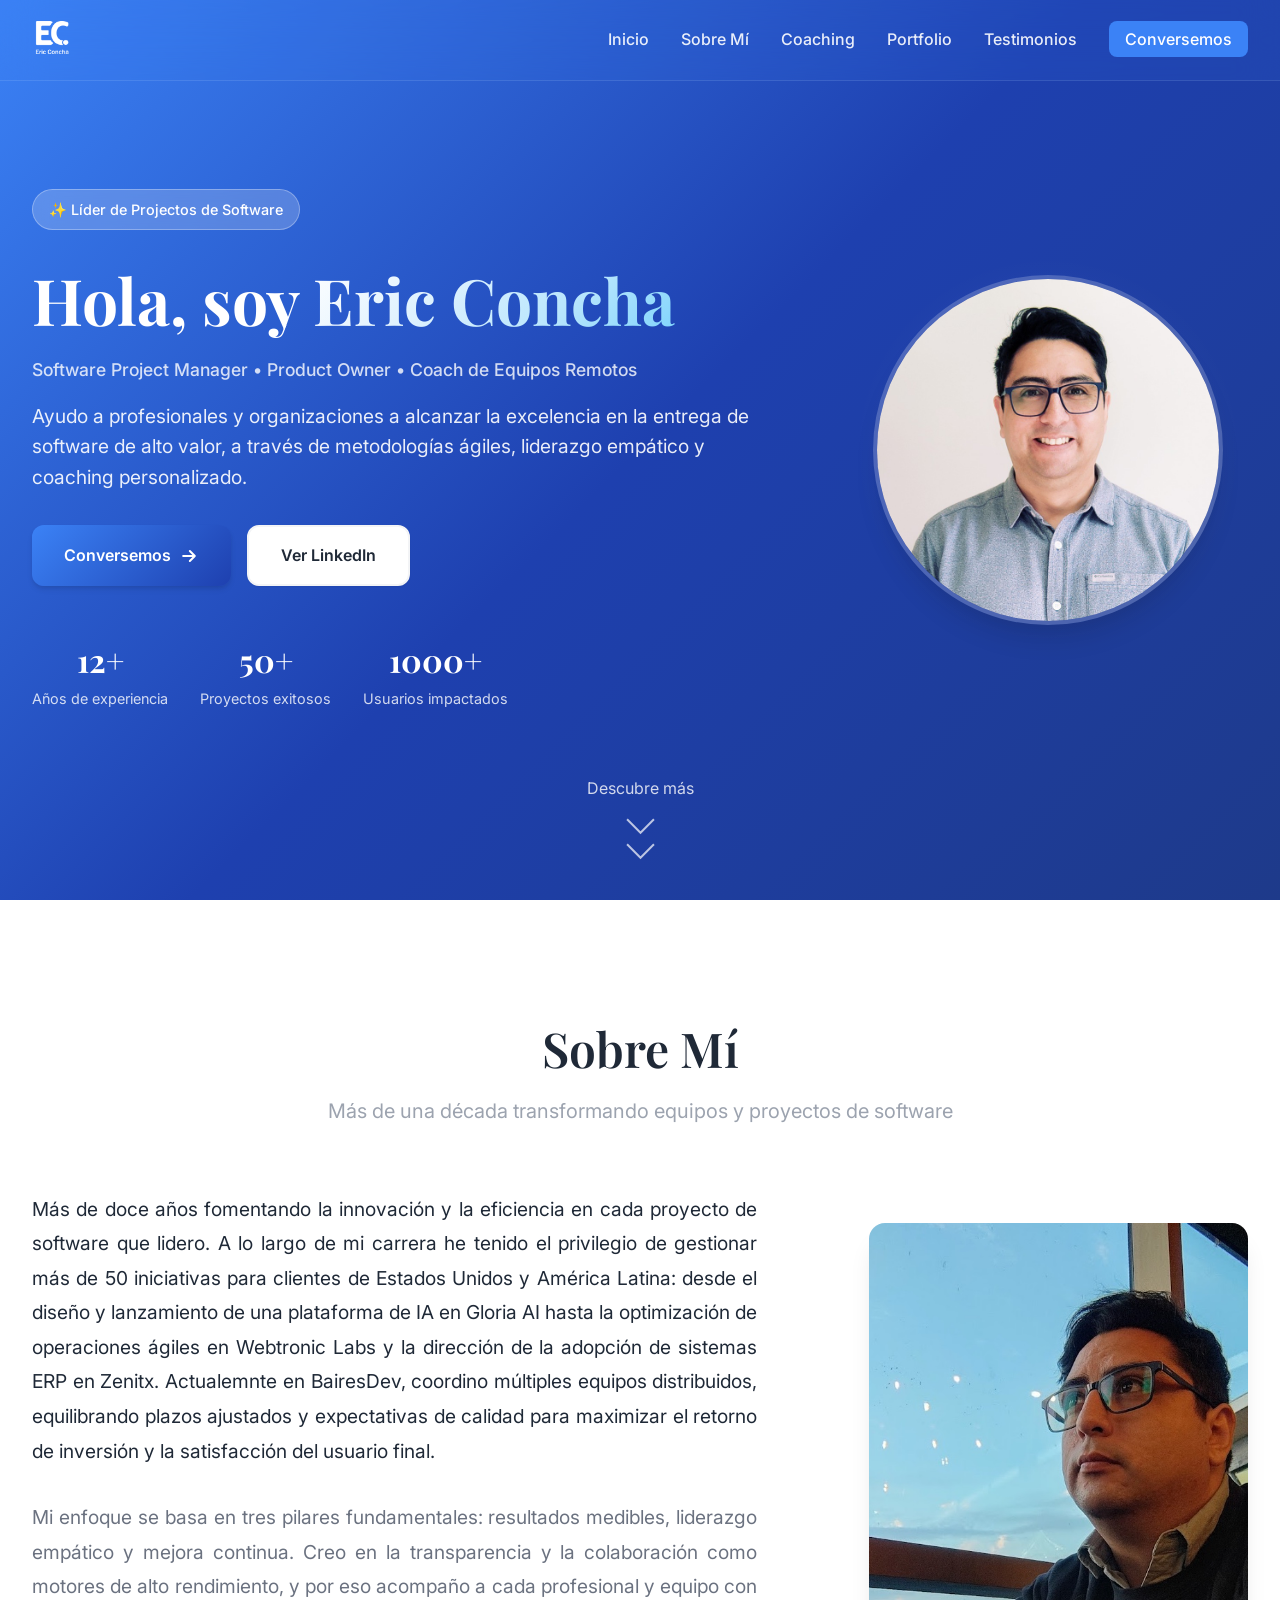
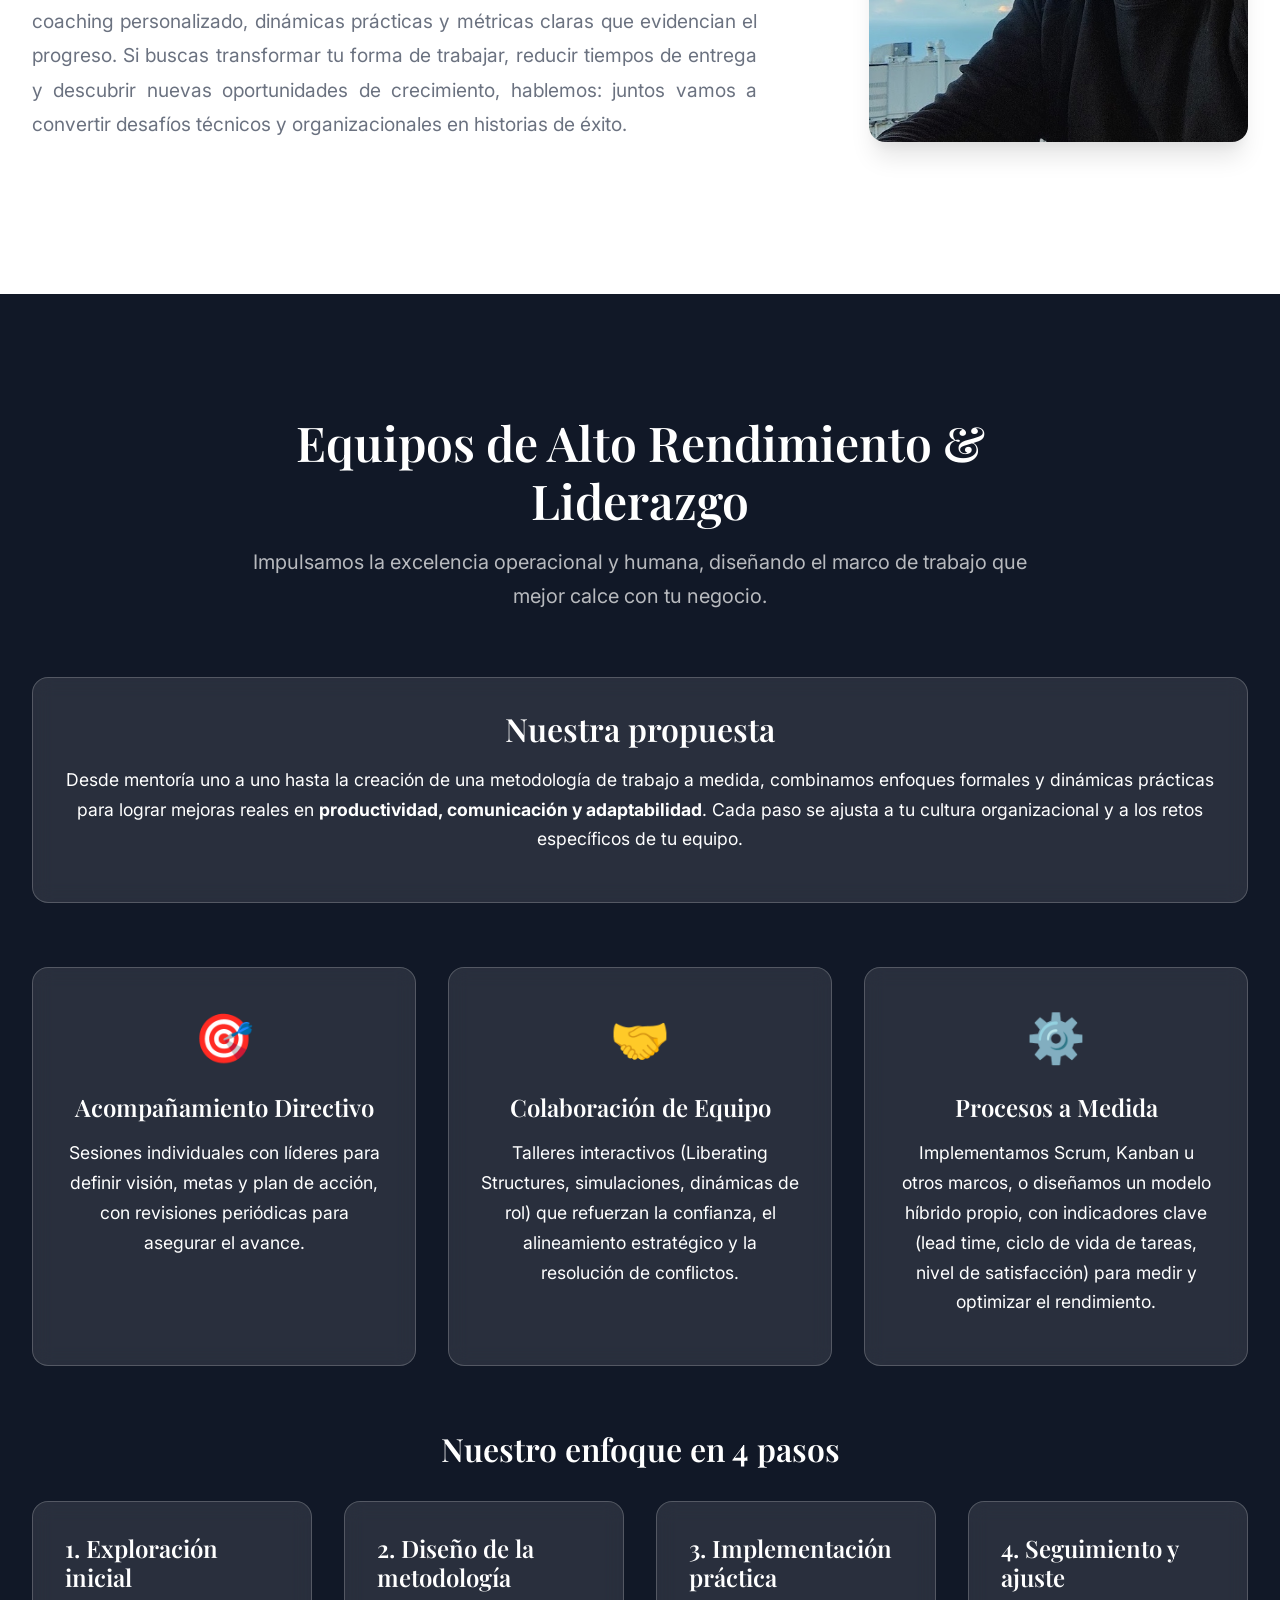
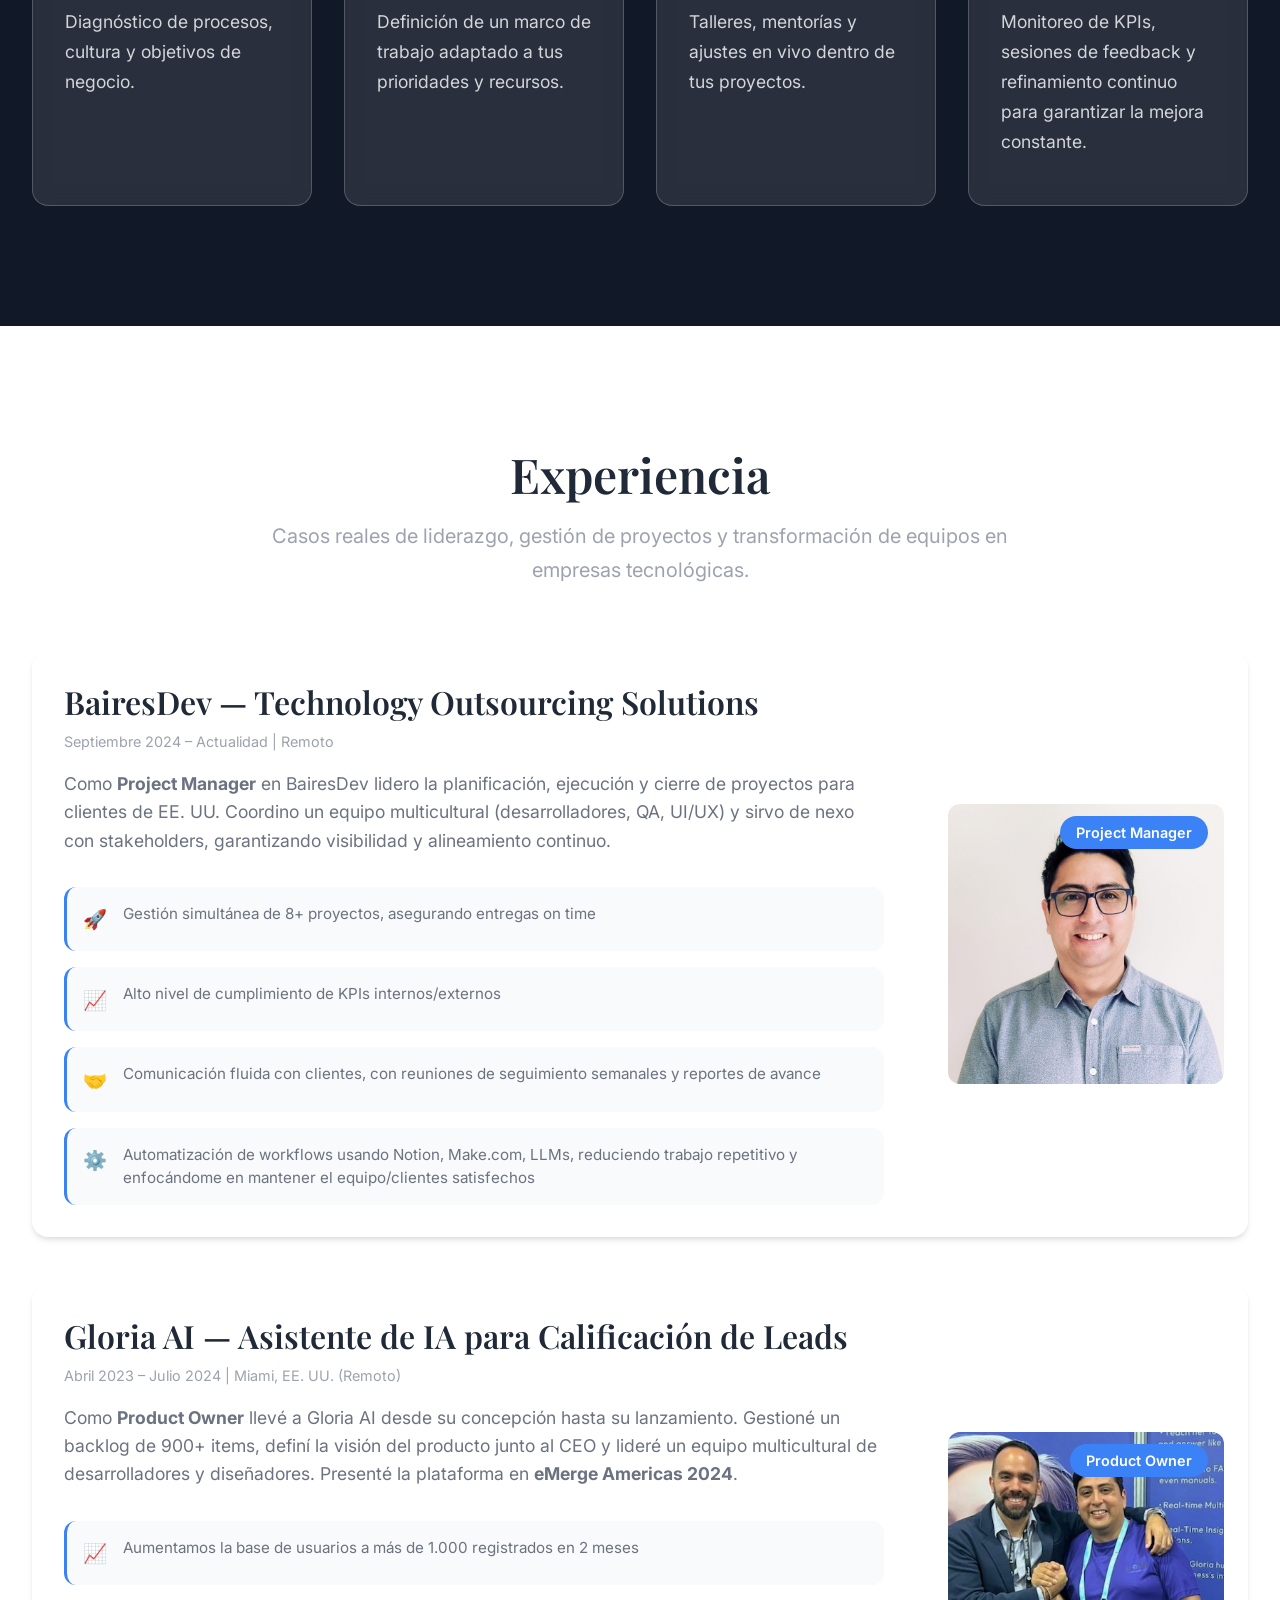
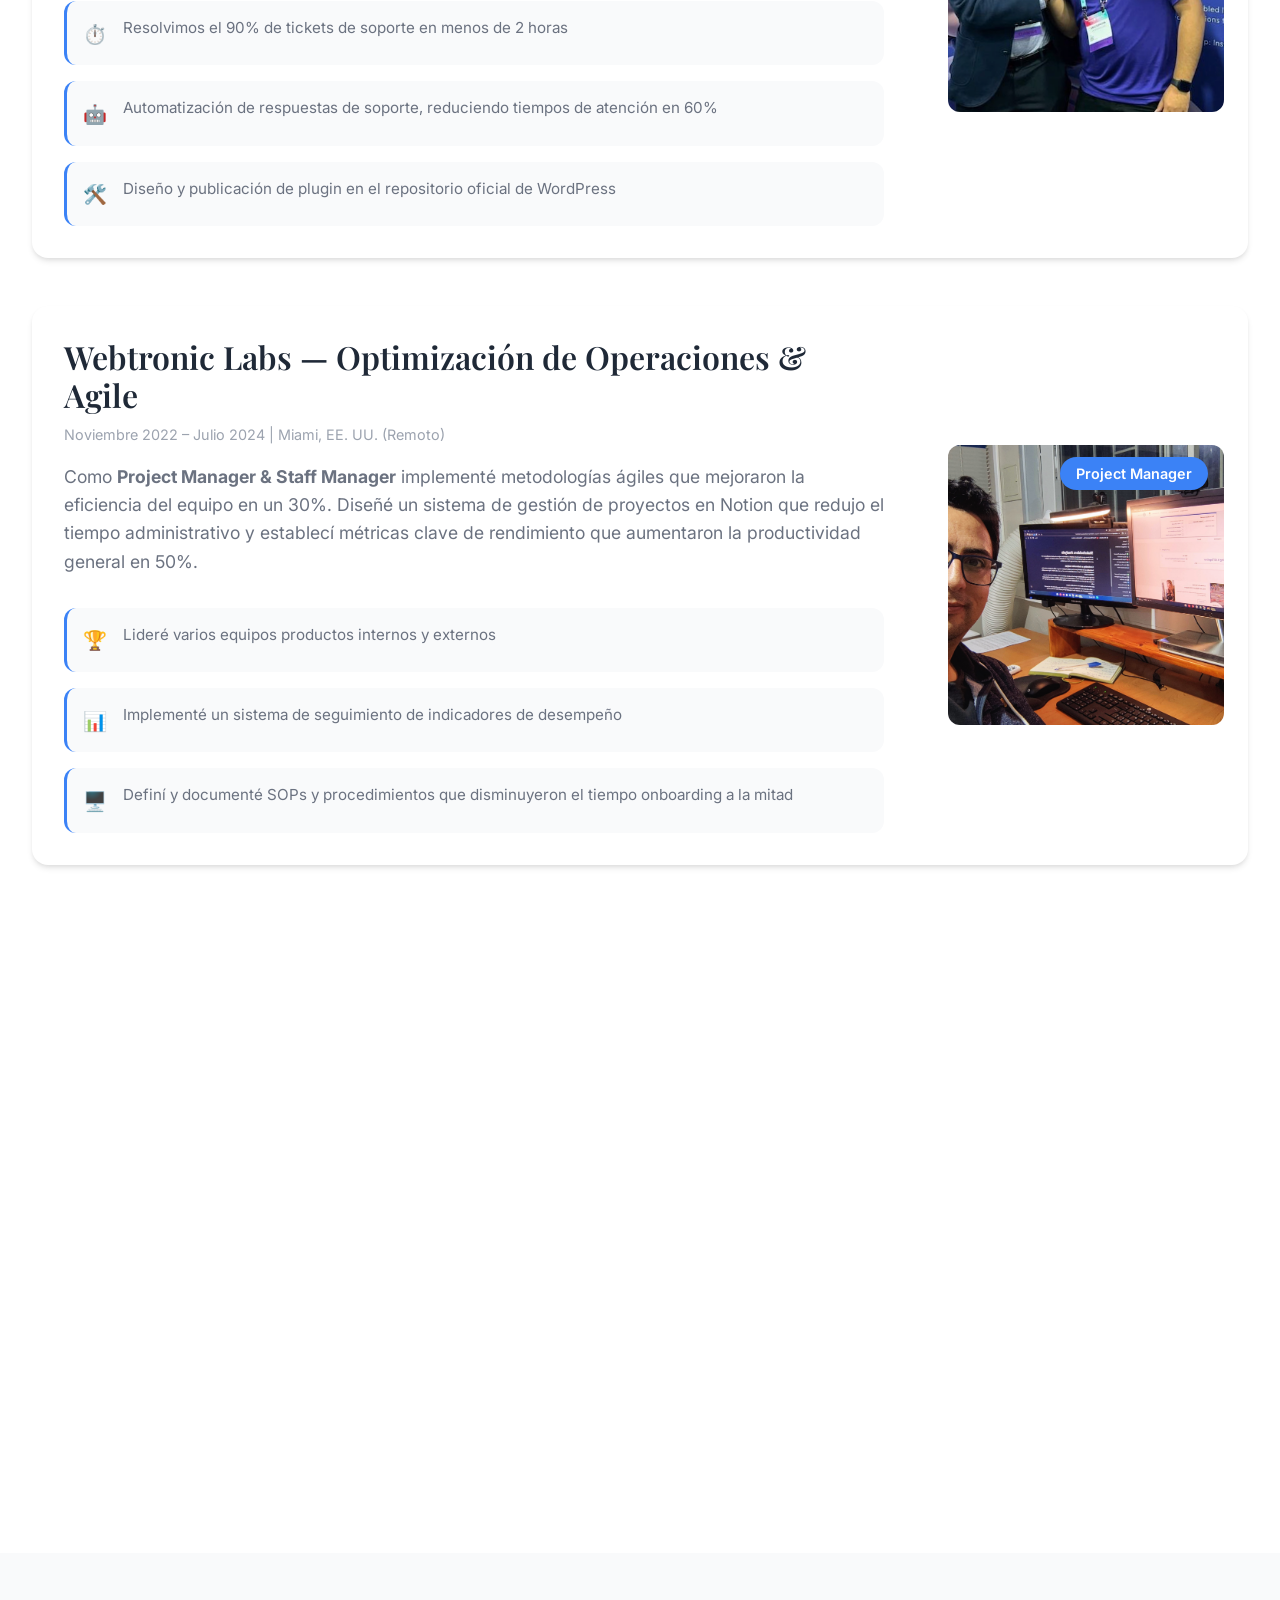
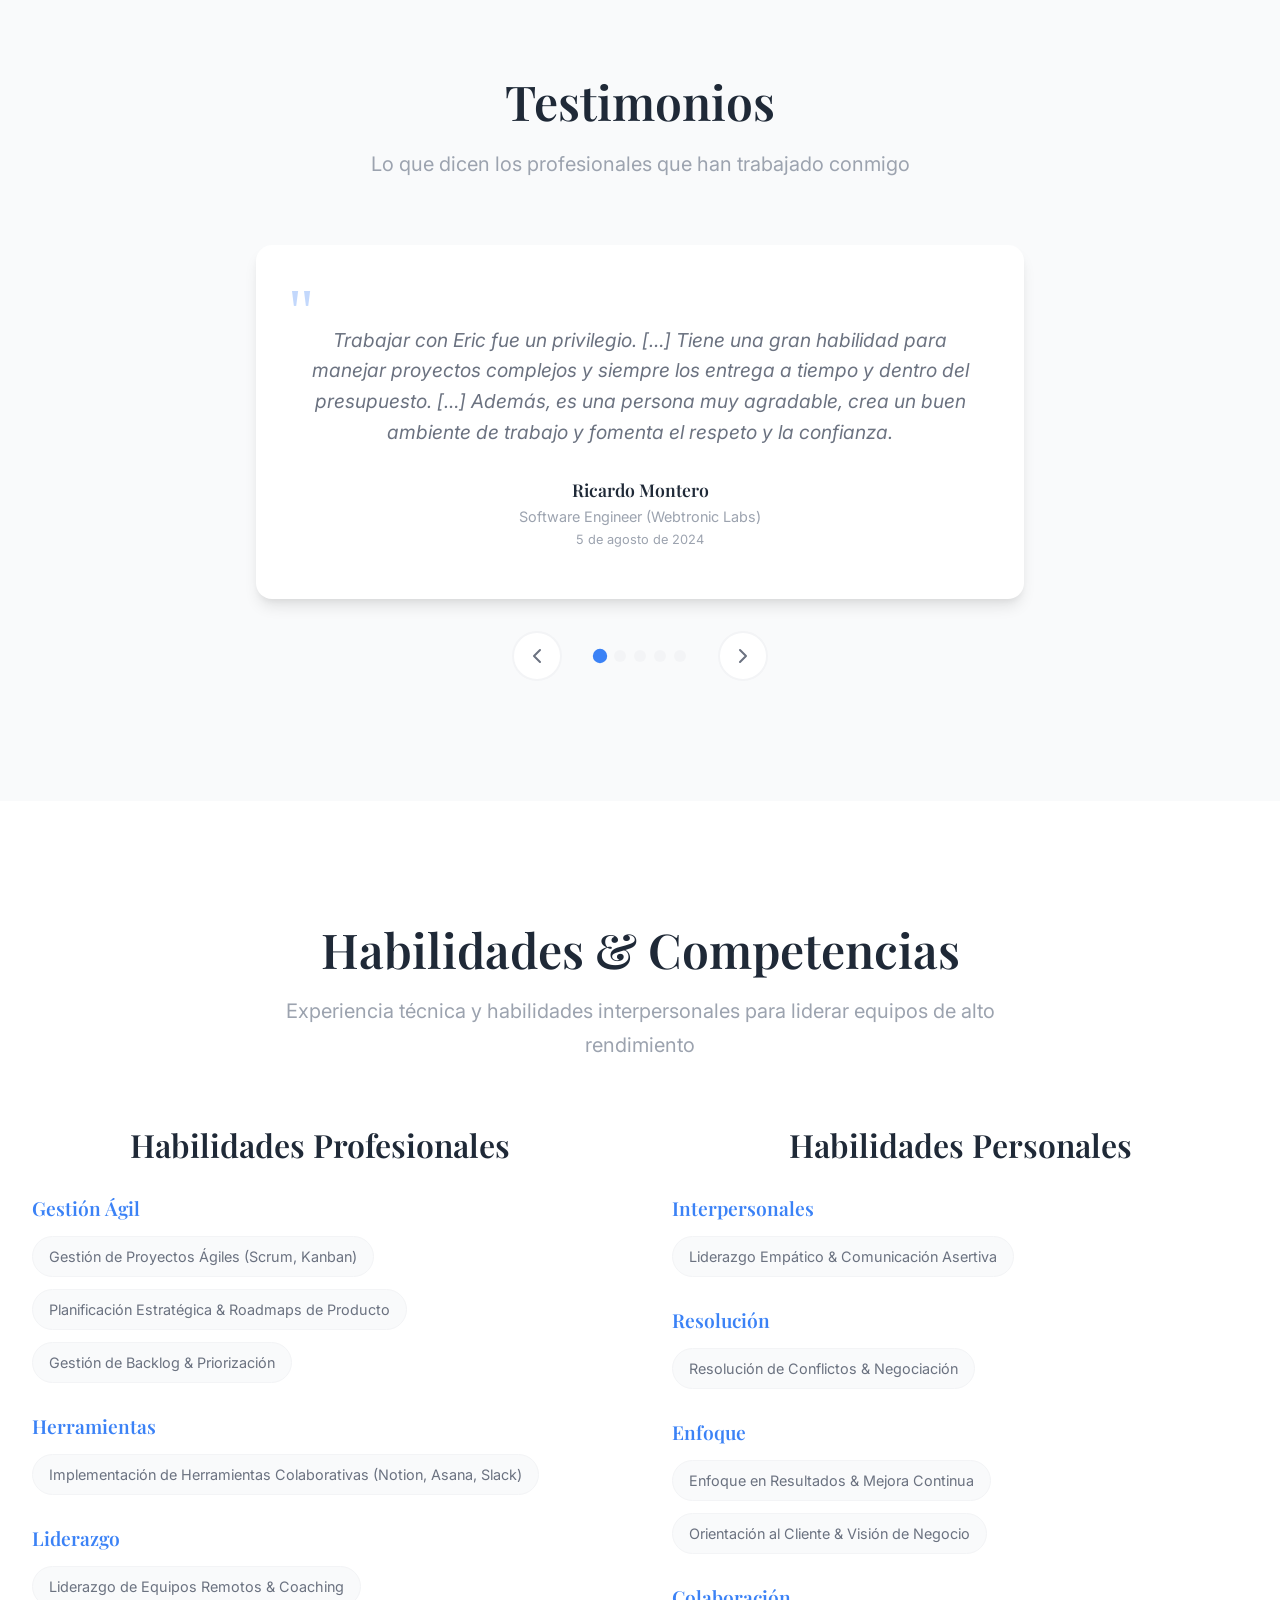
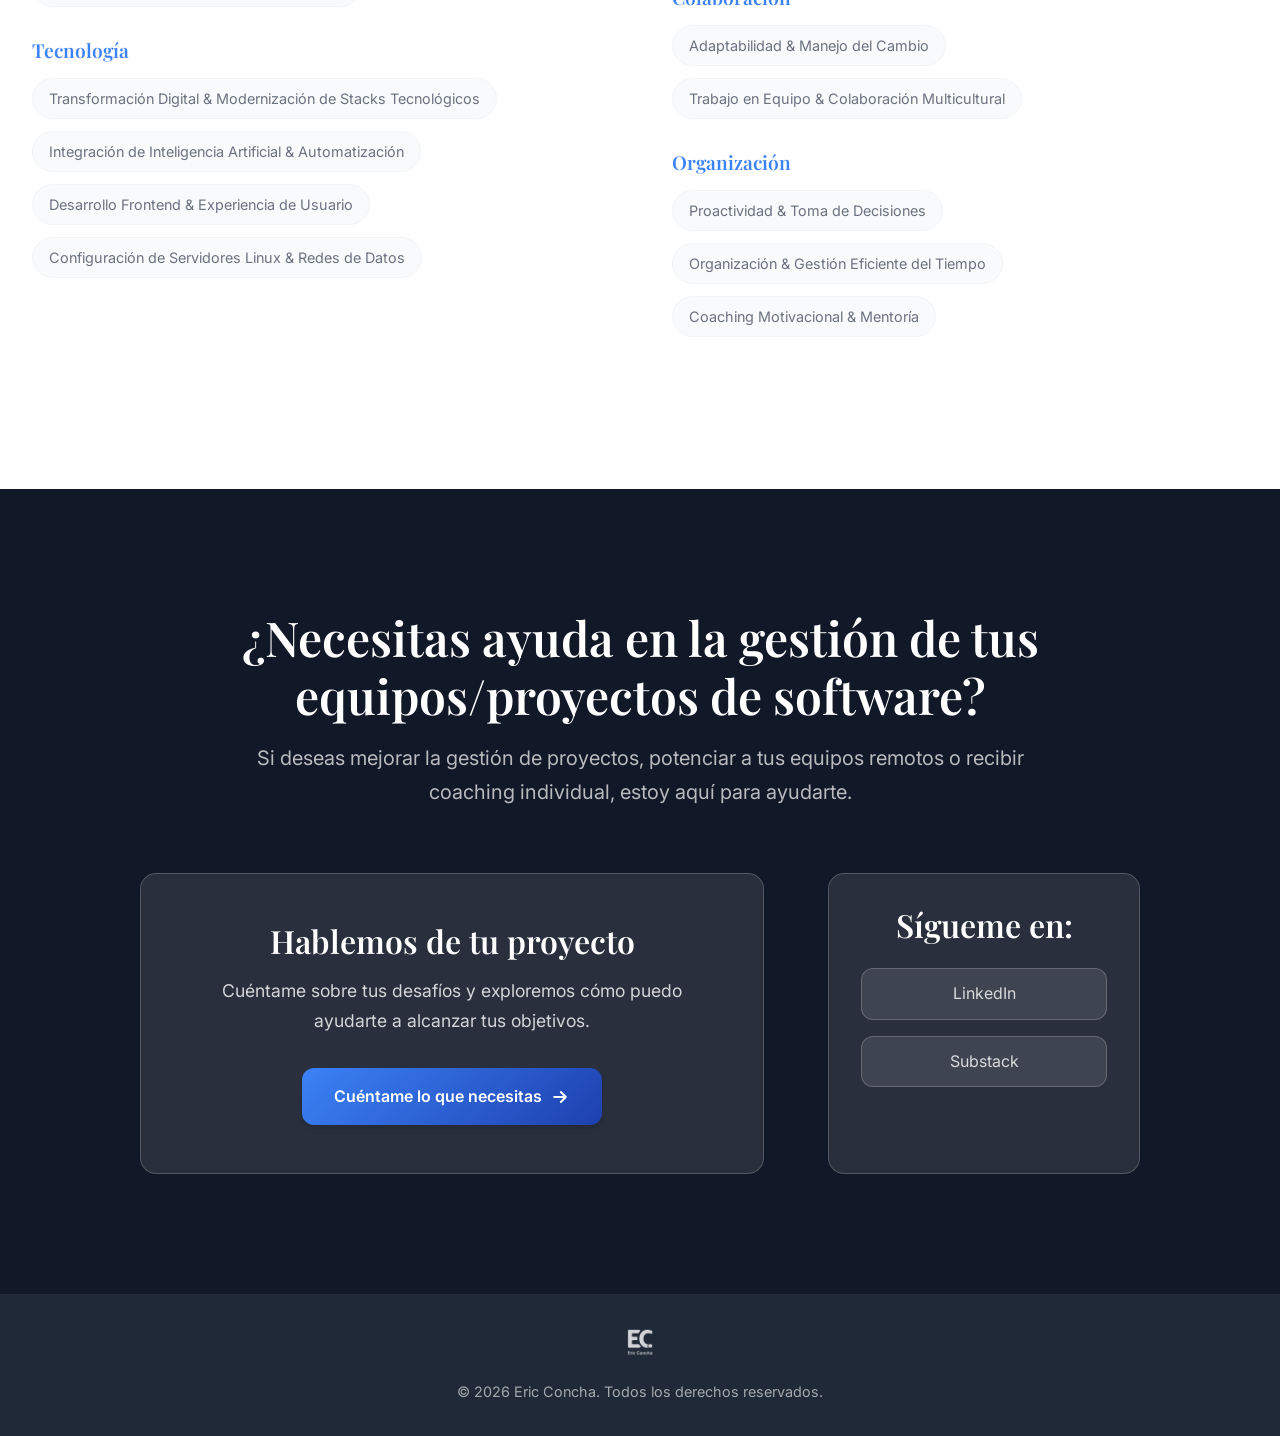
==== commit 85366a5c: "seo_friendly" ====
--- a/index.html
+++ b/index.html
@@ -7,6 +7,43 @@
     <title>Eric Concha — Software Project Manager & Coach</title>
     <meta name="description"
         content="¿Buscas mejorar tus proyectos de software o liderar mejor a tu equipo? Te ayudo con agilidad, coaching y liderazgo práctico que da resultados">
+    <meta name="author" content="Eric Concha">
+    <meta name="creator" content="Eric Concha">
+    <meta name="publisher" content="Eric Concha">
+    <link rel="canonical" href="https://ericconcha.com/">
+    <meta property="og:title" content="Eric Concha — Software Project Manager & Coach">
+    <meta property="og:description"
+        content="Ayudo a profesionales y organizaciones a alcanzar la excelencia en la entrega de software a través de metodologías ágiles, liderazgo y coaching.">
+    <meta property="og:type" content="website">
+    <meta property="og:url" content="https://ericconcha.com/">
+    <meta property="og:image" content="https://ericconcha.com/images/eric-perfil2024.jpeg">
+    <meta name="twitter:card" content="summary_large_image">
+    <script type="application/ld+json">
+    {
+      "@context": "https://schema.org",
+      "@type": "Person",
+      "name": "Eric Concha",
+      "jobTitle": "Software Project Manager & Agile Coach",
+      "url": "https://ericconcha.com/",
+      "image": "https://ericconcha.com/images/eric-perfil2024.jpeg",
+      "sameAs": [
+        "https://www.linkedin.com/in/ericconcha/",
+        "https://ericconcha.substack.com/"
+      ],
+      "knowsAbout": [
+        "Project Management",
+        "Agile Coaching",
+        "Scrum",
+        "Software Development Lifecycle",
+        "Remote Team Leadership",
+        "Product Ownership"
+      ],
+      "worksFor": {
+        "@type": "Organization",
+        "name": "BairesDev"
+      }
+    }
+    </script>
     <link rel="stylesheet" href="style.css">
     <link
         href="https://fonts.googleapis.com/css2?family=Inter:wght@300;400;500;600;700&family=Playfair+Display:wght@400;500;600;700&display=swap"
@@ -144,14 +181,18 @@
         <div class="container">
             <div class="section-header">
                 <h2>Equipos de Alto Rendimiento & Liderazgo</h2>
-                <p class="section-subtitle">Impulsamos la excelencia operacional y humana, diseñando el marco de trabajo que mejor calce con tu negocio.</p>
+                <p class="section-subtitle">Impulsamos la excelencia operacional y humana, diseñando el marco de trabajo
+                    que mejor calce con tu negocio.</p>
             </div>
 
             <div class="coaching-content">
                 <div class="coaching-philosophy">
                     <div class="philosophy-card">
                         <h3>Nuestra propuesta</h3>
-                        <p>Desde mentoría uno a uno hasta la creación de una metodología de trabajo a medida, combinamos enfoques formales y dinámicas prácticas para lograr mejoras reales en <strong>productividad, comunicación y adaptabilidad</strong>. Cada paso se ajusta a tu cultura organizacional y a los retos específicos de tu equipo.</p>
+                        <p>Desde mentoría uno a uno hasta la creación de una metodología de trabajo a medida, combinamos
+                            enfoques formales y dinámicas prácticas para lograr mejoras reales en <strong>productividad,
+                                comunicación y adaptabilidad</strong>. Cada paso se ajusta a tu cultura organizacional y
+                            a los retos específicos de tu equipo.</p>
                     </div>
                 </div>
 
@@ -159,19 +200,23 @@
                     <div class="coaching-card">
                         <div class="card-icon">🎯</div>
                         <h4>Acompañamiento Directivo</h4>
-                        <p>Sesiones individuales con líderes para definir visión, metas y plan de acción, con revisiones periódicas para asegurar el avance.</p>
+                        <p>Sesiones individuales con líderes para definir visión, metas y plan de acción, con revisiones
+                            periódicas para asegurar el avance.</p>
                     </div>
 
                     <div class="coaching-card">
                         <div class="card-icon">🤝</div>
                         <h4>Colaboración de Equipo</h4>
-                        <p>Talleres interactivos (Liberating Structures, simulaciones, dinámicas de rol) que refuerzan la confianza, el alineamiento estratégico y la resolución de conflictos.</p>
+                        <p>Talleres interactivos (Liberating Structures, simulaciones, dinámicas de rol) que refuerzan
+                            la confianza, el alineamiento estratégico y la resolución de conflictos.</p>
                     </div>
 
                     <div class="coaching-card">
                         <div class="card-icon">⚙️</div>
                         <h4>Procesos a Medida</h4>
-                        <p>Implementamos Scrum, Kanban u otros marcos, o diseñamos un modelo híbrido propio, con indicadores clave (lead time, ciclo de vida de tareas, nivel de satisfacción) para medir y optimizar el rendimiento.</p>
+                        <p>Implementamos Scrum, Kanban u otros marcos, o diseñamos un modelo híbrido propio, con
+                            indicadores clave (lead time, ciclo de vida de tareas, nivel de satisfacción) para medir y
+                            optimizar el rendimiento.</p>
                     </div>
                 </div>
 
@@ -192,7 +237,8 @@
                         </div>
                         <div class="service-card">
                             <h4>4. Seguimiento y ajuste</h4>
-                            <p>Monitoreo de KPIs, sesiones de feedback y refinamiento continuo para garantizar la mejora constante.</p>
+                            <p>Monitoreo de KPIs, sesiones de feedback y refinamiento continuo para garantizar la mejora
+                                constante.</p>
                         </div>
                     </div>
                 </div>
@@ -205,7 +251,8 @@
         <div class="container">
             <div class="section-header">
                 <h2>Experiencia</h2>
-                <p class="section-subtitle">Casos reales de liderazgo, gestión de proyectos y transformación de equipos en empresas tecnológicas.</p>
+                <p class="section-subtitle">Casos reales de liderazgo, gestión de proyectos y transformación de equipos
+                    en empresas tecnológicas.</p>
             </div>
 
             <div class="portfolio-grid">
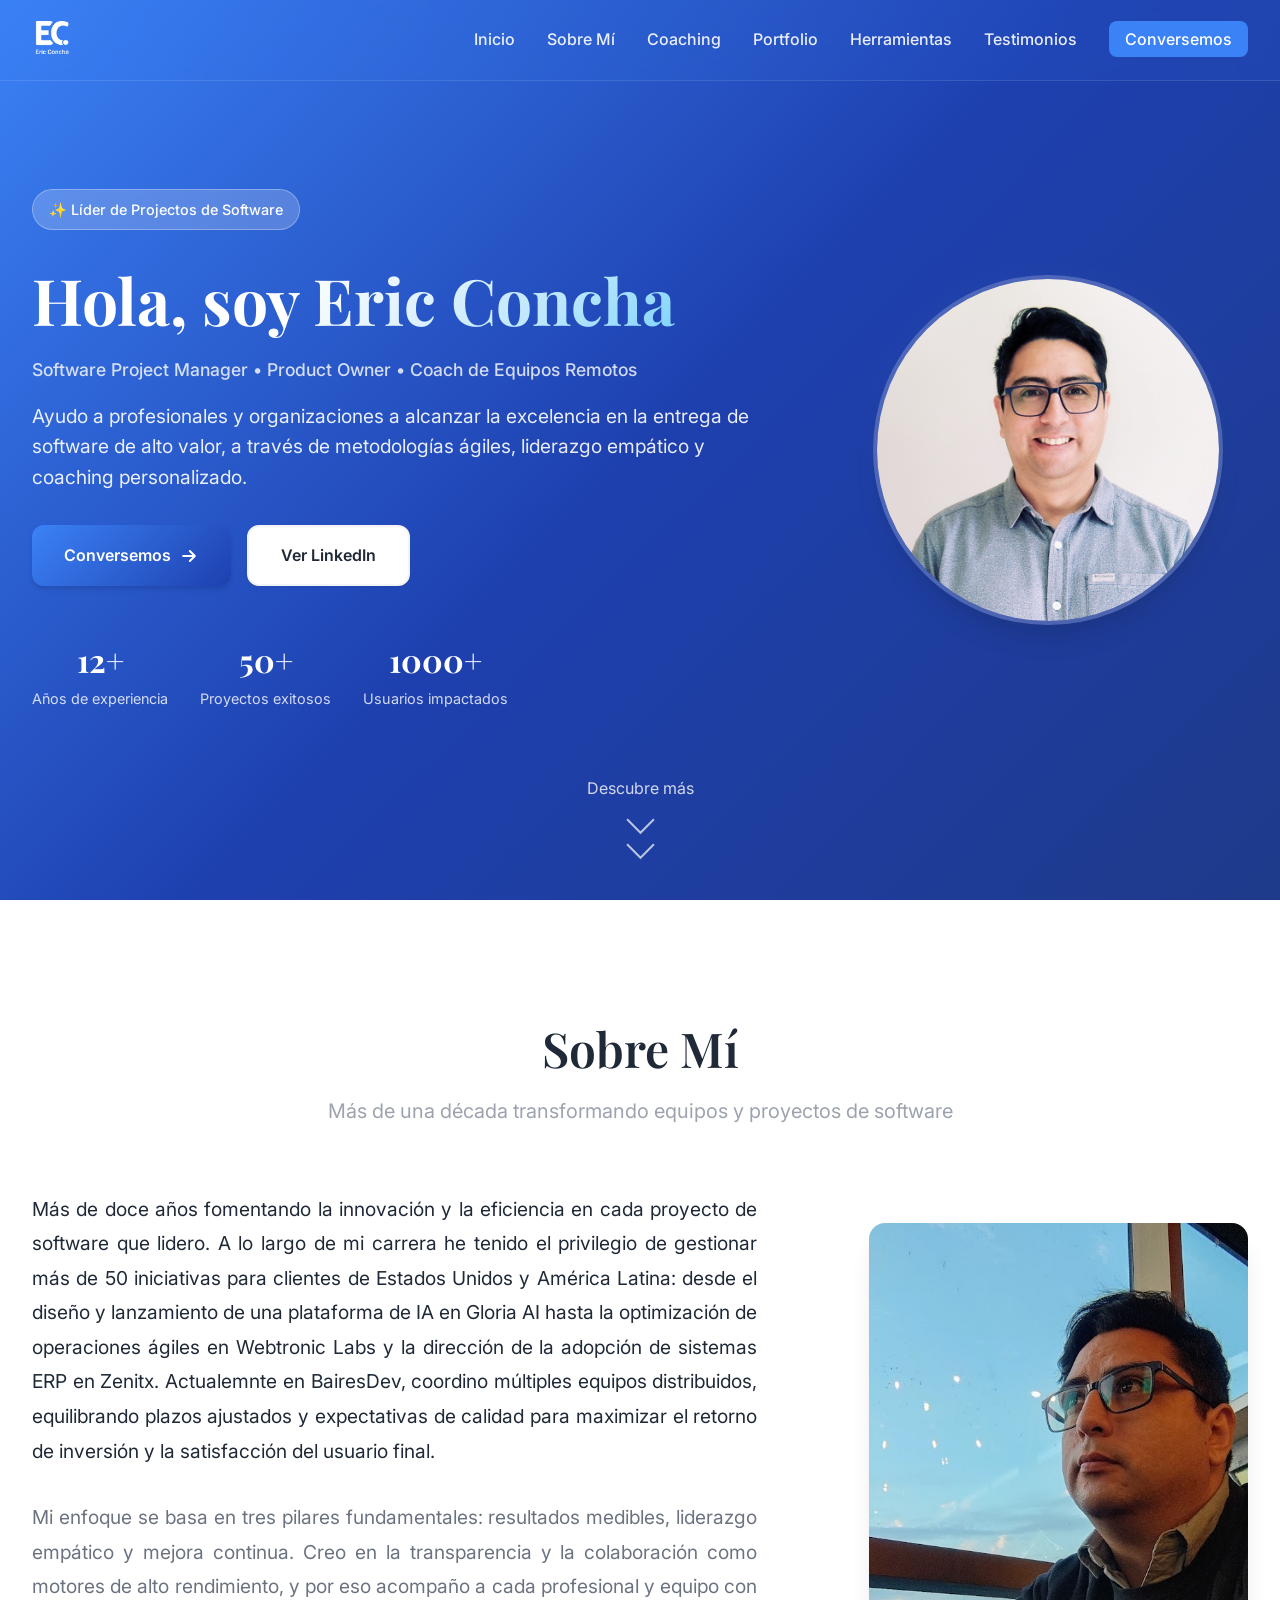
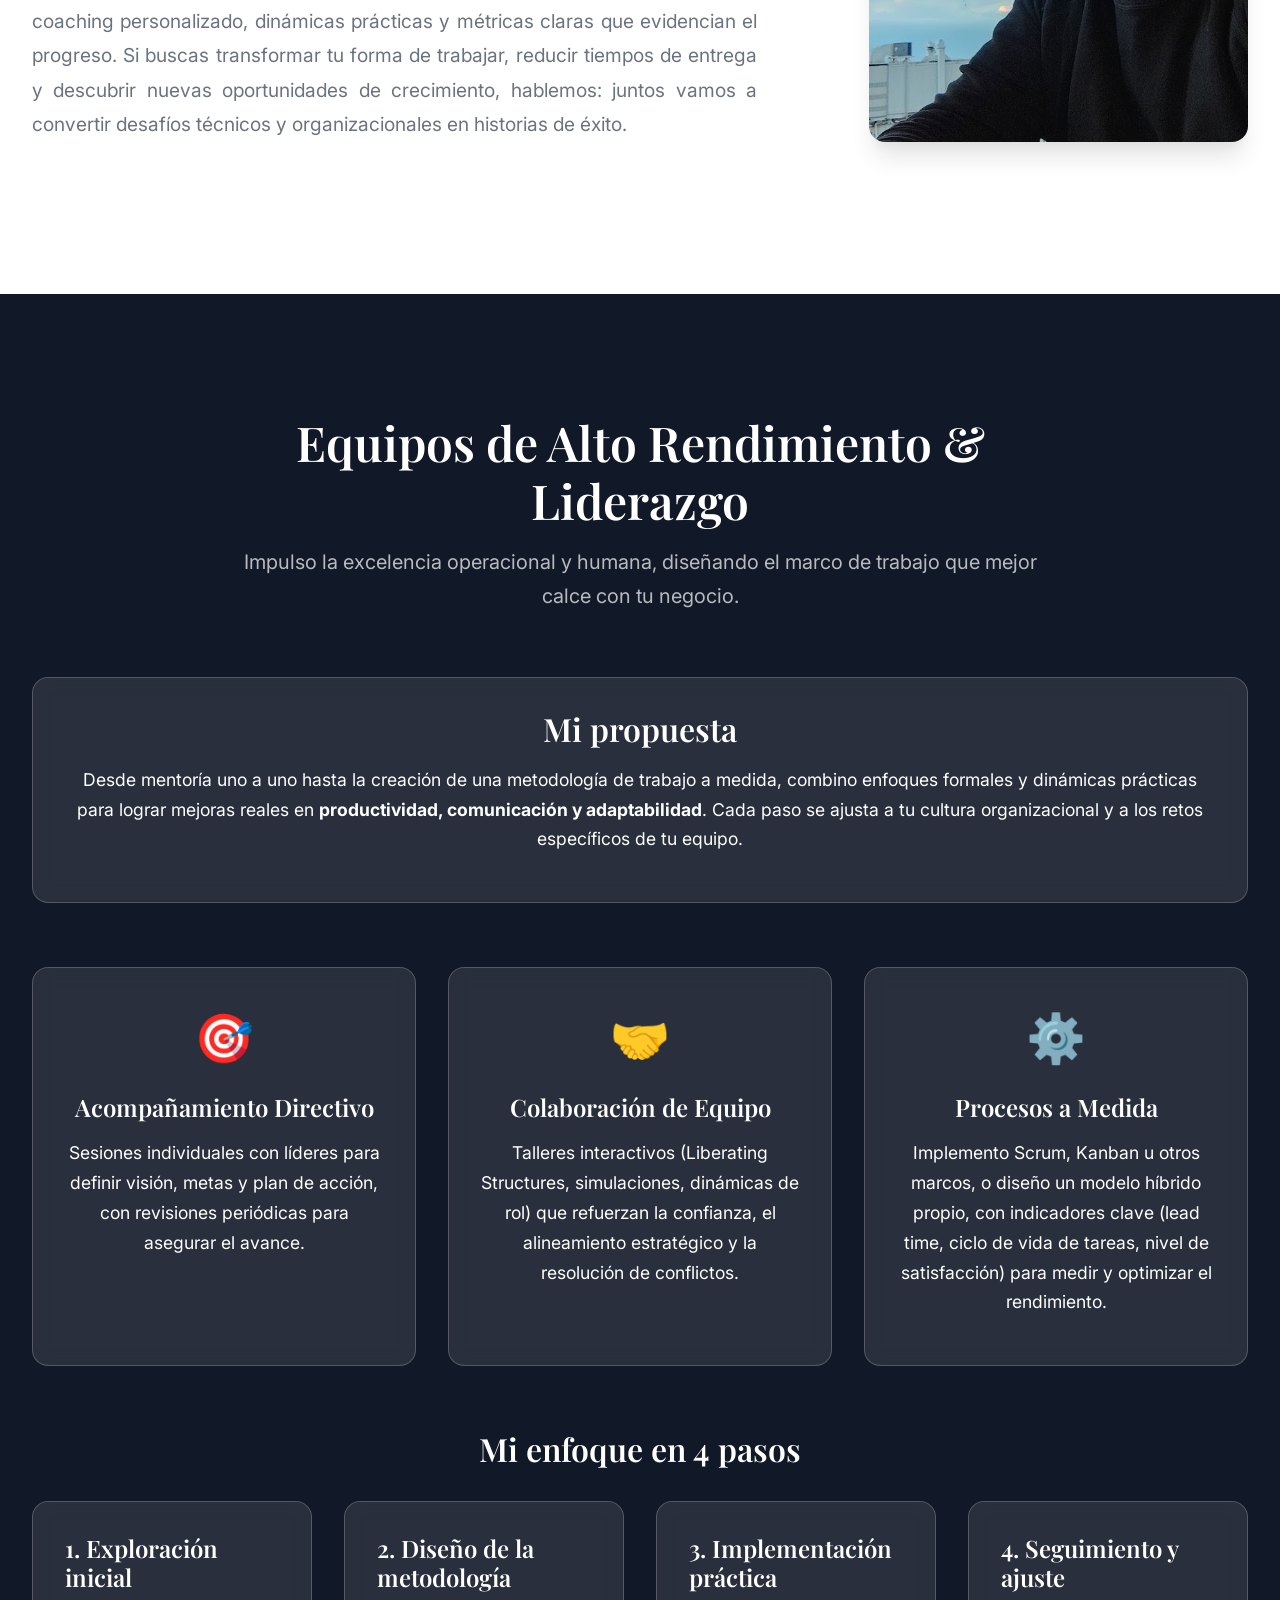
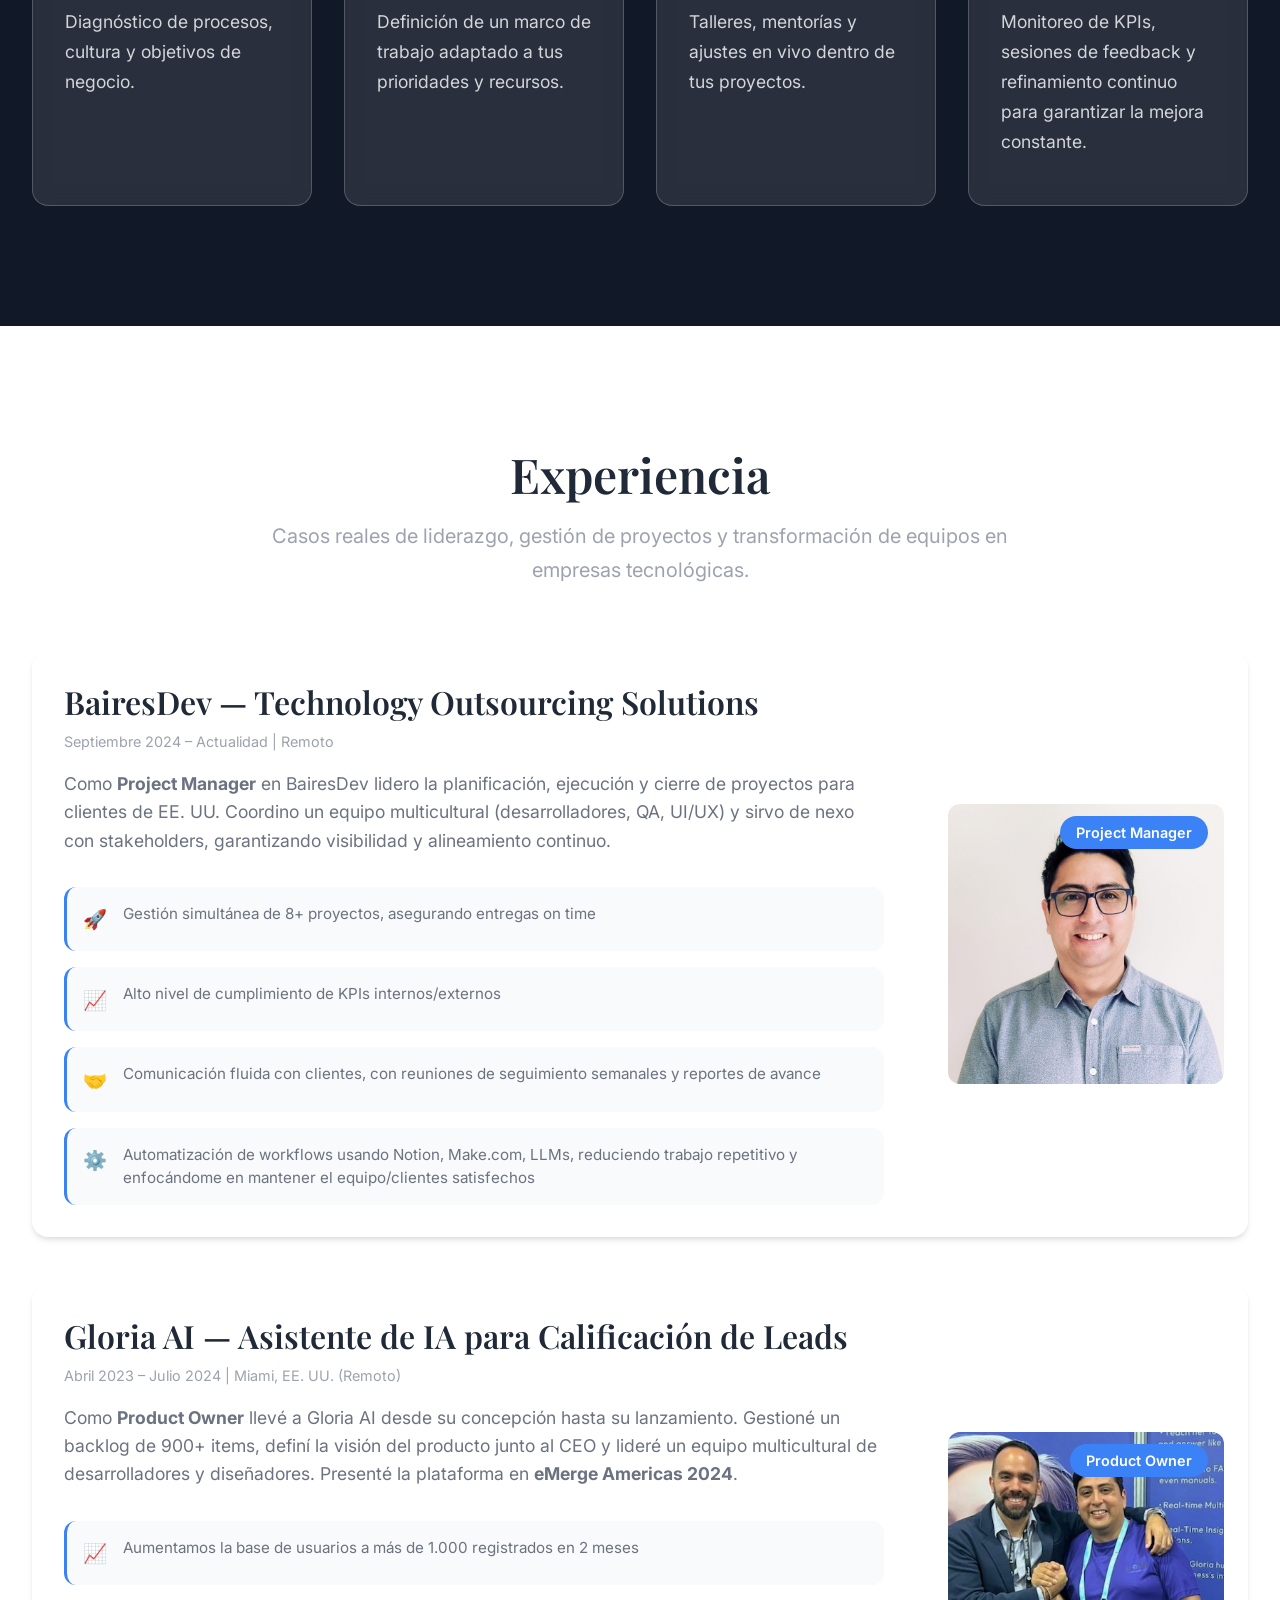
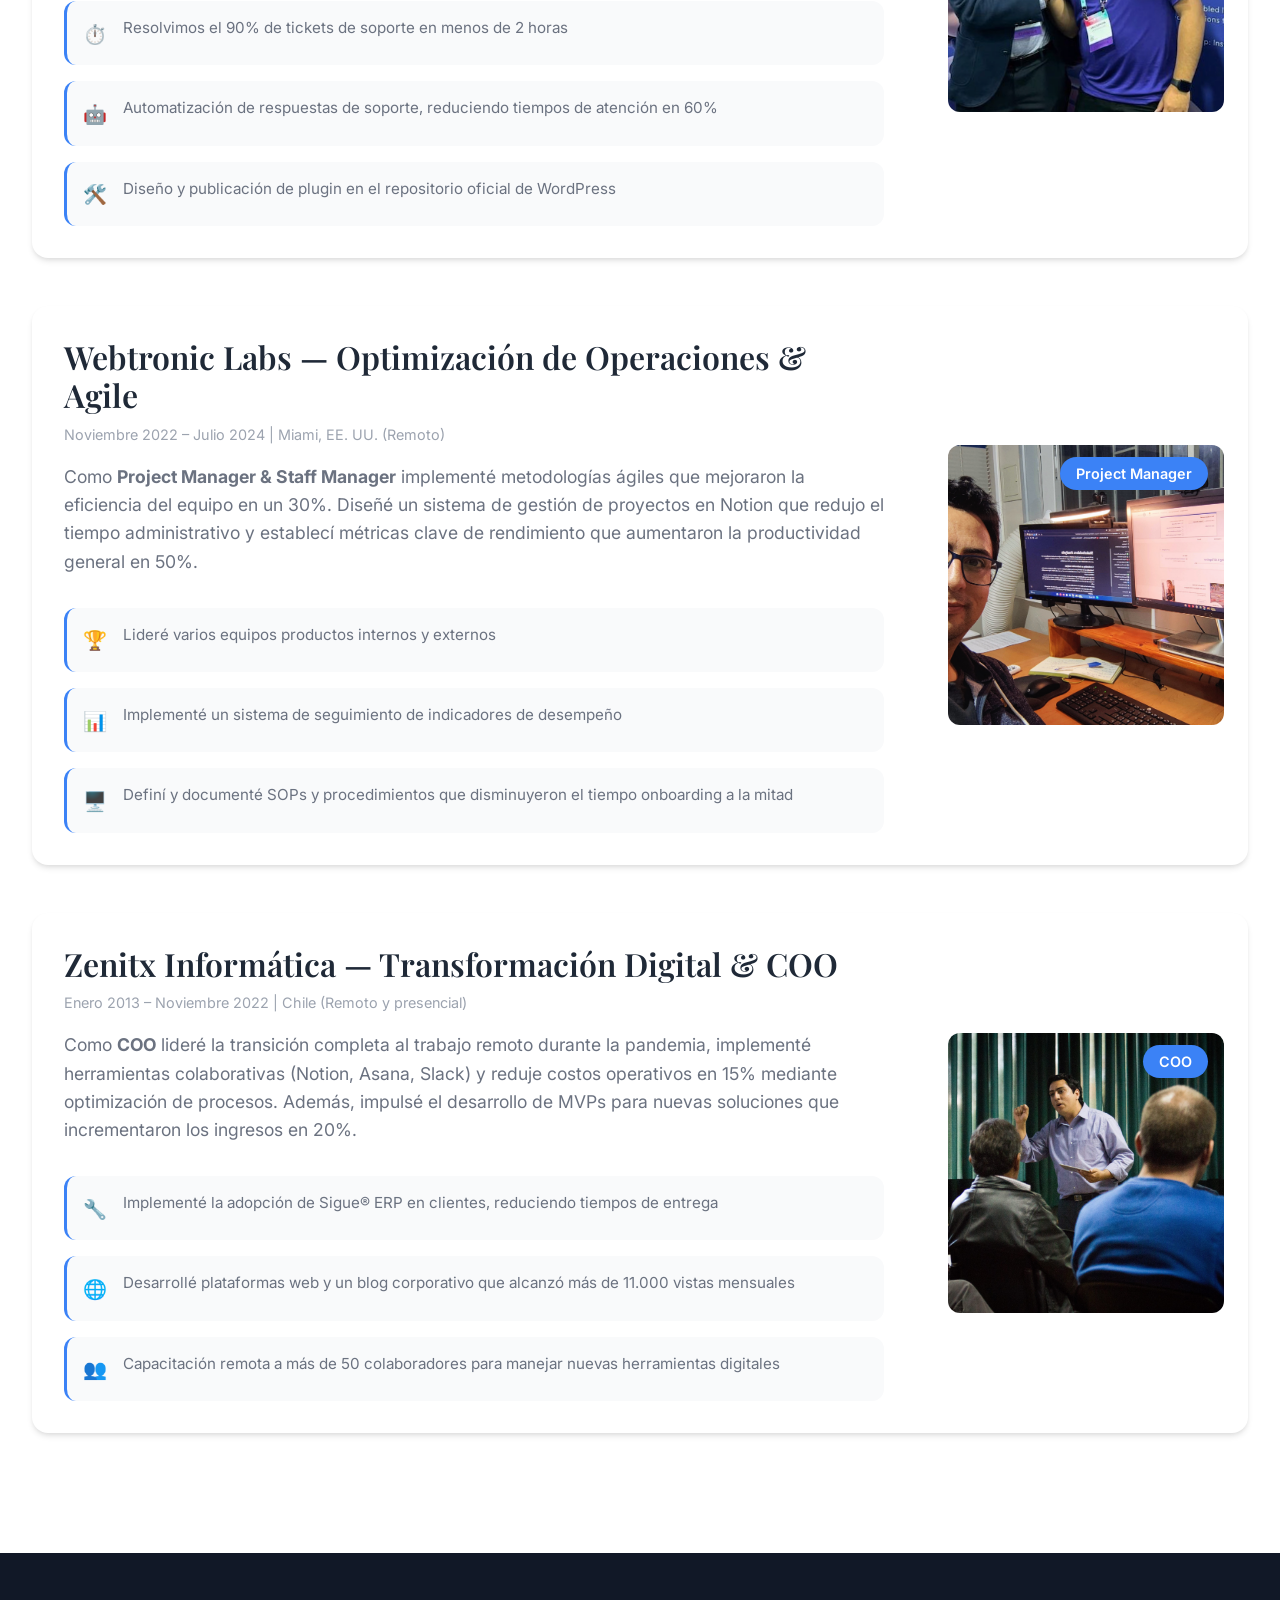
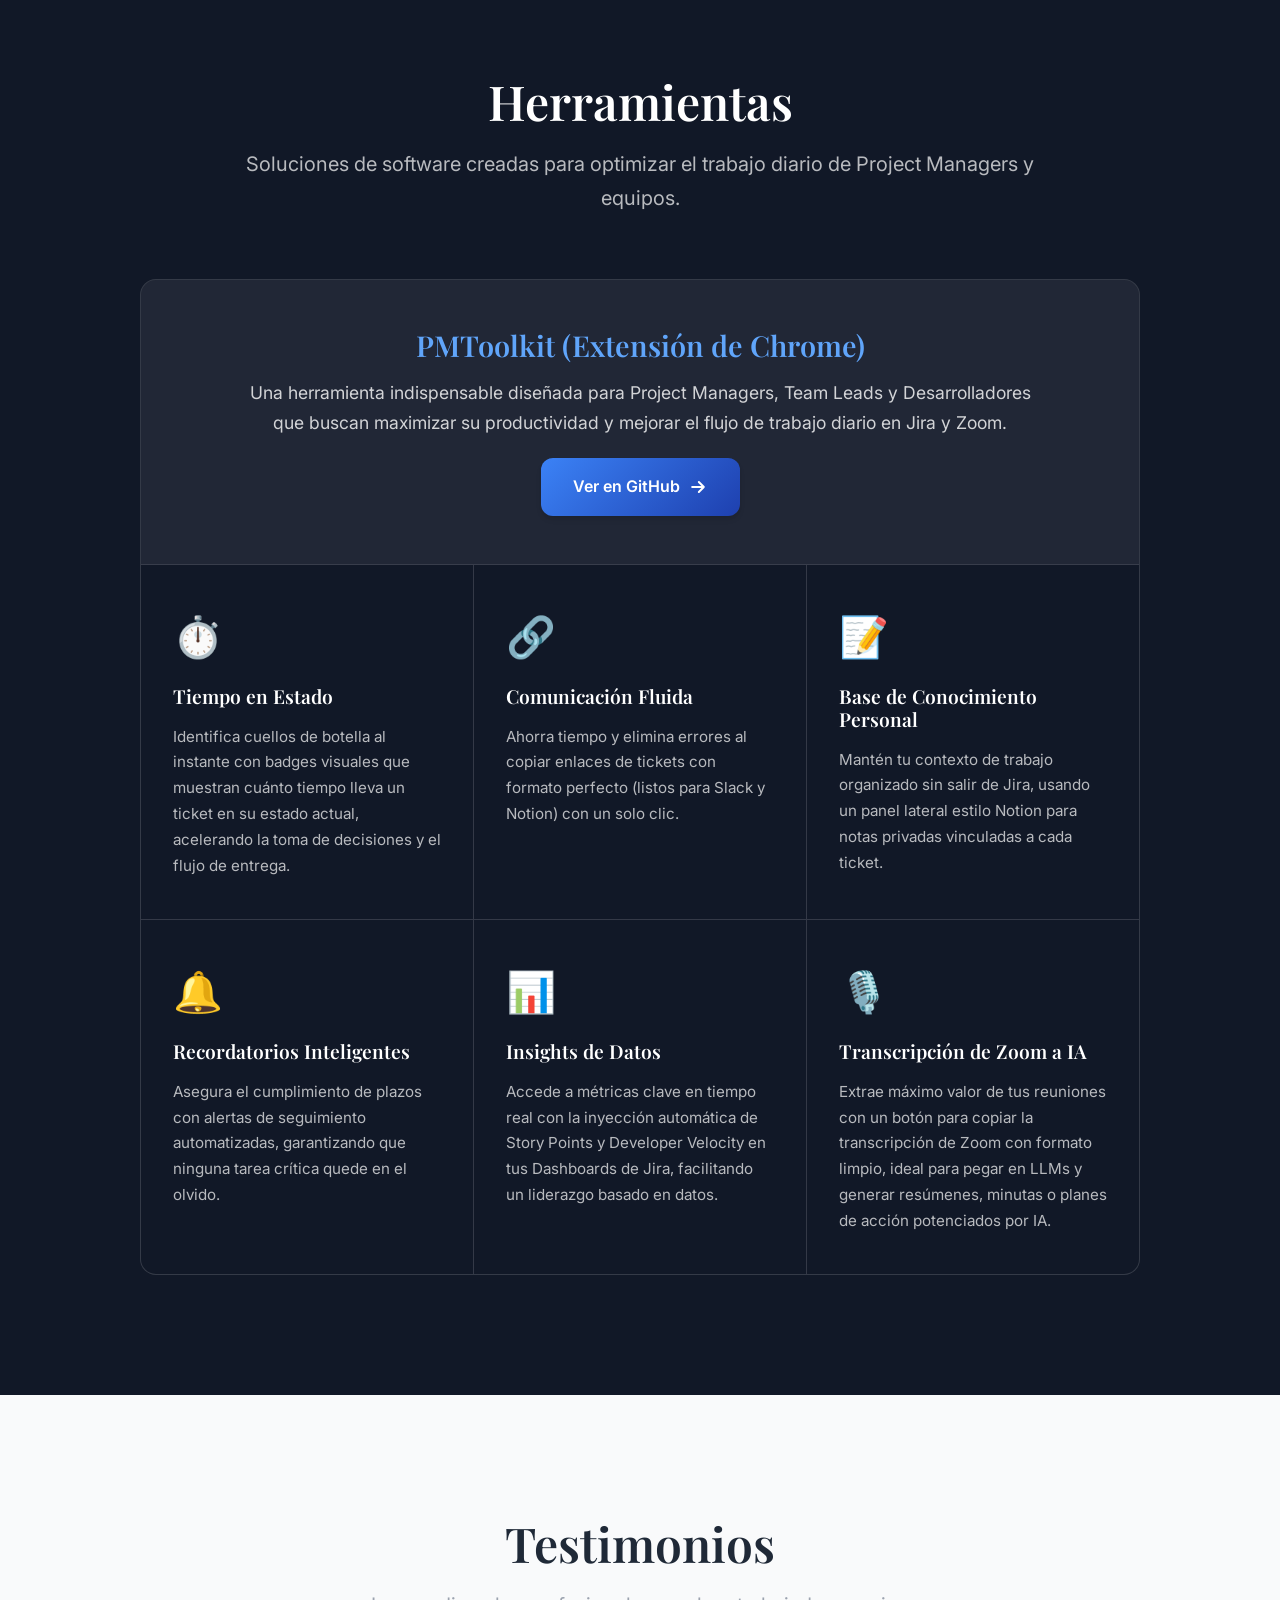
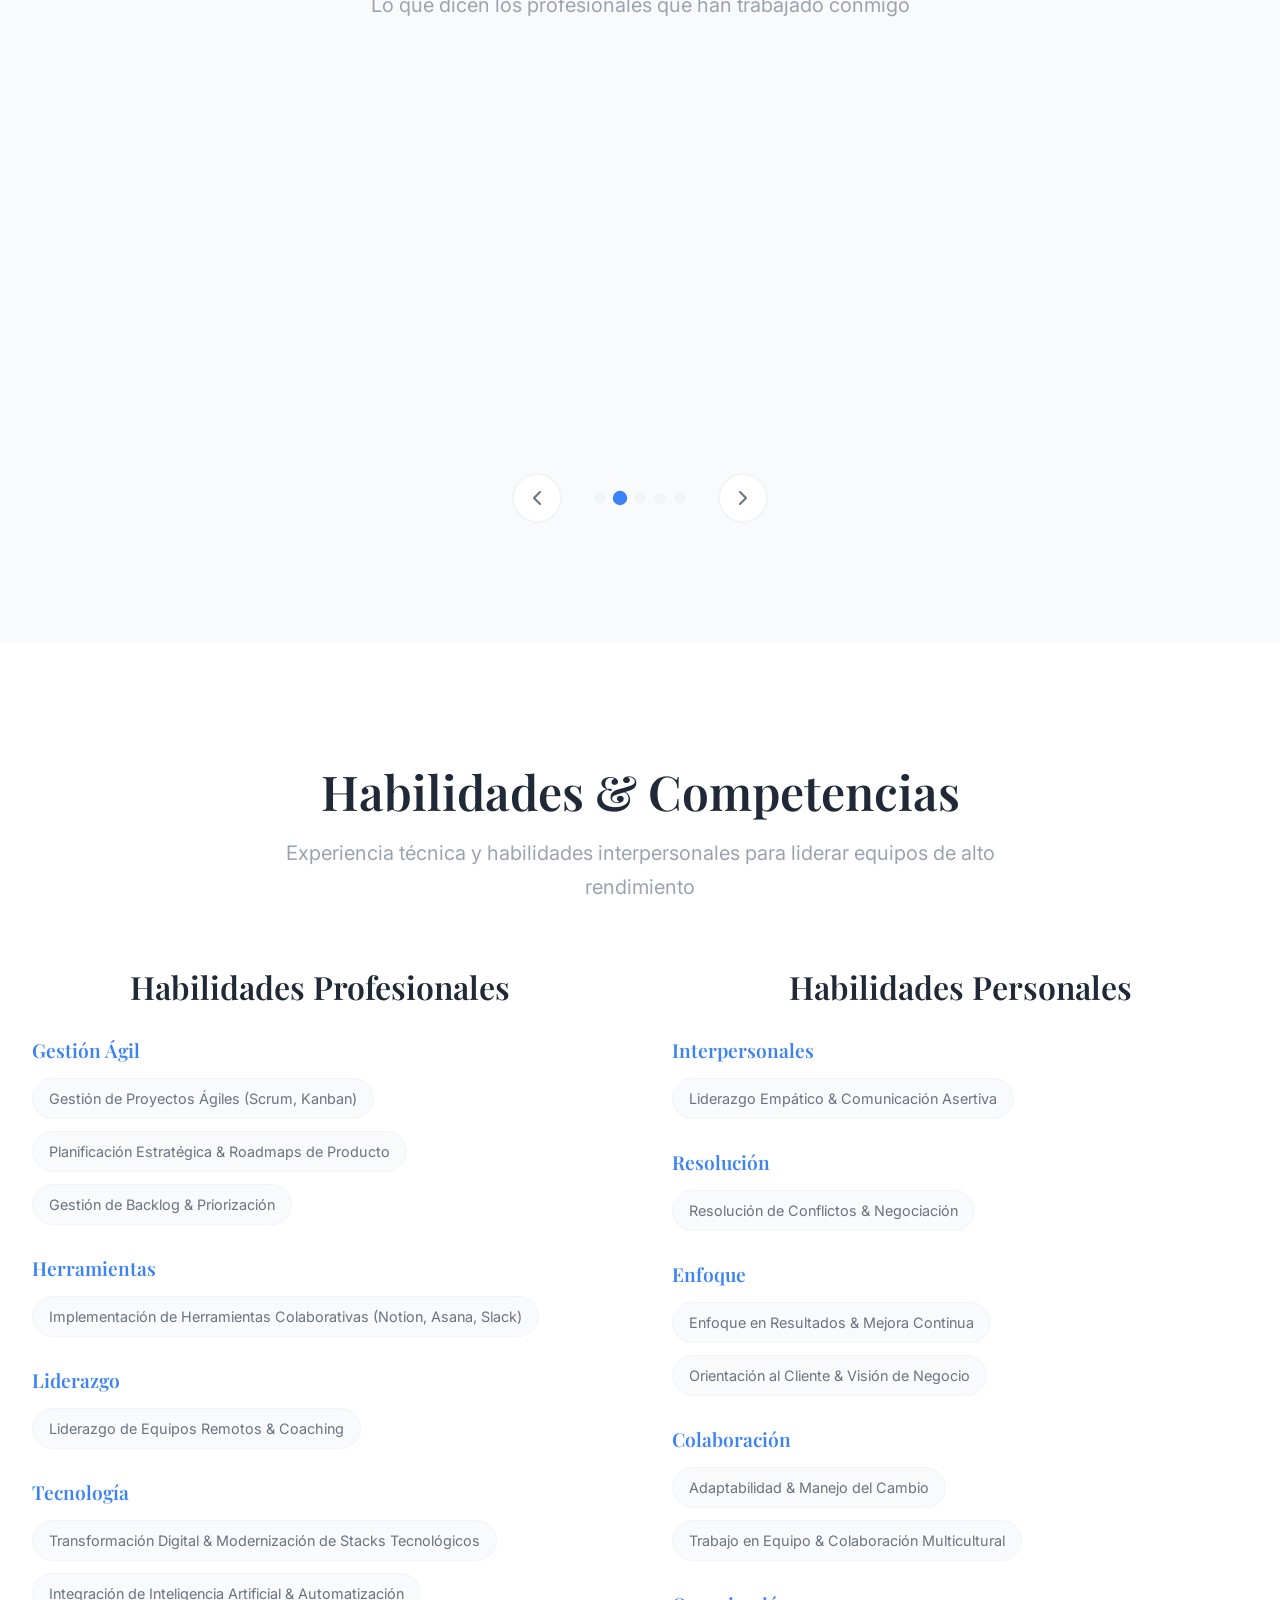
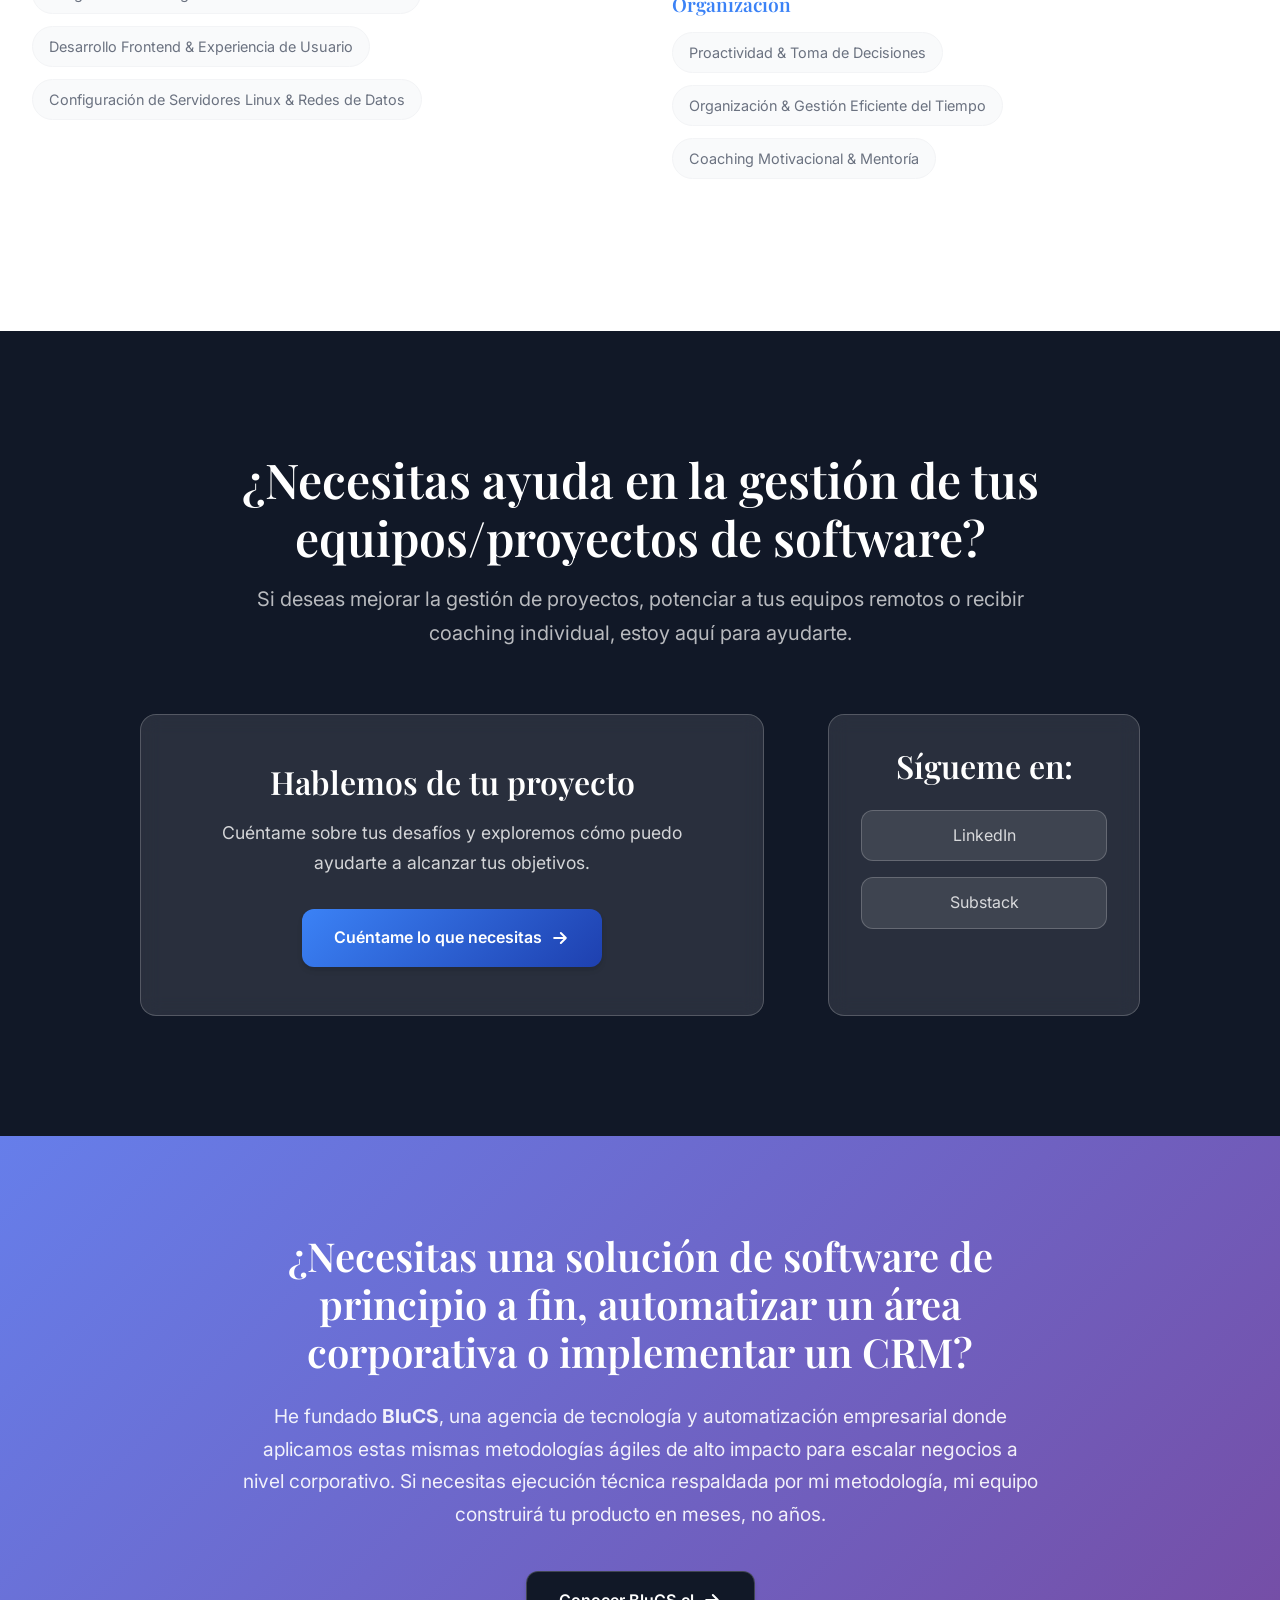
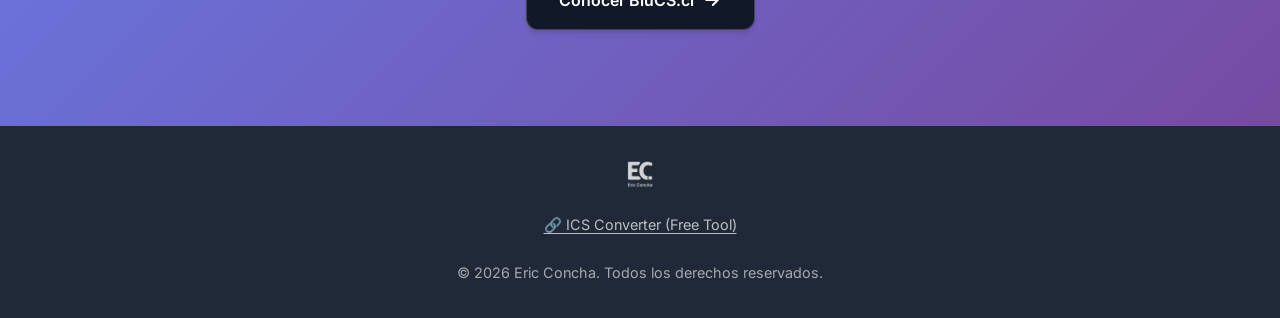
==== commit dbd63542: "update-wording" ====
--- a/index.html
+++ b/index.html
@@ -63,6 +63,7 @@
                 <li><a href="#about">Sobre Mí</a></li>
                 <li><a href="#coaching">Coaching</a></li>
                 <li><a href="#portfolio">Portfolio</a></li>
+                <li><a href="#herramientas">Herramientas</a></li>
                 <li><a href="#testimonios">Testimonios</a></li>
                 <li><a href="#contacto" class="nav-cta">Conversemos</a></li>
             </ul>
@@ -181,15 +182,15 @@
         <div class="container">
             <div class="section-header">
                 <h2>Equipos de Alto Rendimiento & Liderazgo</h2>
-                <p class="section-subtitle">Impulsamos la excelencia operacional y humana, diseñando el marco de trabajo
+                <p class="section-subtitle">Impulso la excelencia operacional y humana, diseñando el marco de trabajo
                     que mejor calce con tu negocio.</p>
             </div>
 
             <div class="coaching-content">
                 <div class="coaching-philosophy">
                     <div class="philosophy-card">
-                        <h3>Nuestra propuesta</h3>
-                        <p>Desde mentoría uno a uno hasta la creación de una metodología de trabajo a medida, combinamos
+                        <h3>Mi propuesta</h3>
+                        <p>Desde mentoría uno a uno hasta la creación de una metodología de trabajo a medida, combino
                             enfoques formales y dinámicas prácticas para lograr mejoras reales en <strong>productividad,
                                 comunicación y adaptabilidad</strong>. Cada paso se ajusta a tu cultura organizacional y
                             a los retos específicos de tu equipo.</p>
@@ -214,14 +215,14 @@
                     <div class="coaching-card">
                         <div class="card-icon">⚙️</div>
                         <h4>Procesos a Medida</h4>
-                        <p>Implementamos Scrum, Kanban u otros marcos, o diseñamos un modelo híbrido propio, con
+                        <p>Implemento Scrum, Kanban u otros marcos, o diseño un modelo híbrido propio, con
                             indicadores clave (lead time, ciclo de vida de tareas, nivel de satisfacción) para medir y
                             optimizar el rendimiento.</p>
                     </div>
                 </div>
 
                 <div class="services-section">
-                    <h3>Nuestro enfoque en 4 pasos</h3>
+                    <h3>Mi enfoque en 4 pasos</h3>
                     <div class="services-grid">
                         <div class="service-card">
                             <h4>1. Exploración inicial</h4>
@@ -420,6 +421,79 @@
                         </div>
                     </div>
                 </article>
+            </div>
+        </div>
+    </section>
+
+    <!-- Herramientas Section -->
+    <section id="herramientas" class="section section-dark">
+        <div class="container">
+            <div class="section-header">
+                <h2>Herramientas</h2>
+                <p class="section-subtitle">Soluciones de software creadas para optimizar el trabajo diario de Project
+                    Managers y equipos.</p>
+            </div>
+
+            <div class="tools-content">
+                <div class="tool-card">
+                    <div class="tool-header">
+                        <h3>PMToolkit (Extensión de Chrome)</h3>
+                        <p>Una herramienta indispensable diseñada para Project Managers, Team Leads y Desarrolladores
+                            que buscan maximizar su productividad y mejorar el flujo de trabajo diario en Jira y Zoom.
+                        </p>
+                        <a href="https://github.com/EricConchaParra/PMToolkit" target="_blank" class="btn-primary"
+                            style="margin-top: 20px; display: inline-flex;">
+                            <span>Ver en GitHub</span>
+                            <svg width="20" height="20" viewBox="0 0 20 20" fill="none">
+                                <path d="M4.16667 10H15.8333M15.8333 10L10.8333 5M15.8333 10L10.8333 15"
+                                    stroke="currentColor" stroke-width="2" stroke-linecap="round"
+                                    stroke-linejoin="round" />
+                            </svg>
+                        </a>
+                    </div>
+
+                    <div class="tool-features-grid">
+                        <div class="feature-card">
+                            <span class="feature-icon">⏱️</span>
+                            <h4>Tiempo en Estado</h4>
+                            <p>Identifica cuellos de botella al instante con badges visuales que muestran cuánto tiempo
+                                lleva un ticket en su estado actual, acelerando la toma de decisiones y el flujo de
+                                entrega.</p>
+                        </div>
+                        <div class="feature-card">
+                            <span class="feature-icon">🔗</span>
+                            <h4>Comunicación Fluida</h4>
+                            <p>Ahorra tiempo y elimina errores al copiar enlaces de tickets con formato perfecto (listos
+                                para Slack y Notion) con un solo clic.</p>
+                        </div>
+                        <div class="feature-card">
+                            <span class="feature-icon">📝</span>
+                            <h4>Base de Conocimiento Personal</h4>
+                            <p>Mantén tu contexto de trabajo organizado sin salir de Jira, usando un panel lateral
+                                estilo Notion para notas privadas vinculadas a cada ticket.</p>
+                        </div>
+                        <div class="feature-card">
+                            <span class="feature-icon">🔔</span>
+                            <h4>Recordatorios Inteligentes</h4>
+                            <p>Asegura el cumplimiento de plazos con alertas de seguimiento automatizadas, garantizando
+                                que ninguna tarea crítica quede en el olvido.</p>
+                        </div>
+                        <div class="feature-card">
+                            <span class="feature-icon">📊</span>
+                            <h4>Insights de Datos</h4>
+                            <p>Accede a métricas clave en tiempo real con la inyección automática de Story Points y
+                                Developer Velocity en tus Dashboards de Jira, facilitando un liderazgo basado en datos.
+                            </p>
+                        </div>
+                        <div class="feature-card">
+                            <span class="feature-icon">🎙️</span>
+                            <h4>Transcripción de Zoom a IA</h4>
+                            <p>Extrae máximo valor de tus reuniones con un botón para copiar la transcripción de Zoom
+                                con formato limpio, ideal para pegar en LLMs y generar resúmenes, minutas o planes de
+                                acción potenciados por IA.</p>
+                        </div>
+                    </div>
+                </div>
             </div>
         </div>
     </section>
@@ -683,6 +757,27 @@
         </div>
     </section>
 
+    <!-- Agencia BluCS Section -->
+    <section class="section section-cta-banner">
+        <div class="container">
+            <div class="cta-banner-content">
+                <h2>¿Necesitas una solución de software de principio a fin, automatizar un área corporativa o
+                    implementar un CRM?</h2>
+                <p>He fundado <strong>BluCS</strong>, una agencia de tecnología y automatización empresarial donde
+                    aplicamos estas mismas metodologías ágiles de alto impacto para escalar negocios a nivel
+                    corporativo. Si necesitas ejecución técnica respaldada por mi metodología, mi equipo construirá tu
+                    producto en meses, no años.</p>
+                <a href="https://blucs.cl" target="_blank" class="btn-primary btn-blucs">
+                    <span>Conocer BluCS.cl</span>
+                    <svg width="20" height="20" viewBox="0 0 20 20" fill="none">
+                        <path d="M4.16667 10H15.8333M15.8333 10L10.8333 5M15.8333 10L10.8333 15" stroke="currentColor"
+                            stroke-width="2" stroke-linecap="round" stroke-linejoin="round" />
+                    </svg>
+                </a>
+            </div>
+        </div>
+    </section>
+
     <!-- Footer -->
     <footer class="footer">
         <div class="container">
@@ -690,7 +785,12 @@
                 <div class="footer-logo">
                     <img src="images/logos/ec-logo-white.png" alt="Eric Concha Logo">
                 </div>
-                <p>© <span id="year"></span> Eric Concha. Todos los derechos reservados.</p>
+                <div class="footer-links-container">
+                    <div class="footer-mini-links">
+                        <a href="/icsconverter/index.html">🔗 ICS Converter (Free Tool)</a>
+                    </div>
+                    <p>© <span id="year"></span> Eric Concha. Todos los derechos reservados.</p>
+                </div>
             </div>
         </div>
     </footer>
--- a/style.css
+++ b/style.css
@@ -766,6 +766,74 @@
     line-height: 1.5;
 }
 
+/* ===== TOOLS SECTION ===== */
+.tools-content {
+    max-width: 1000px;
+    margin: 0 auto;
+}
+
+.tool-card {
+    background: rgba(255, 255, 255, 0.05);
+    border-radius: var(--radius-lg);
+    border: 1px solid rgba(255, 255, 255, 0.1);
+    overflow: hidden;
+}
+
+.tool-header {
+    padding: 3rem;
+    text-align: center;
+    border-bottom: 1px solid rgba(255, 255, 255, 0.1);
+    background: rgba(255, 255, 255, 0.02);
+}
+
+.tool-header h3 {
+    color: var(--primary-light);
+    margin-bottom: 1rem;
+    font-size: 1.8rem;
+}
+
+.tool-header p {
+    color: rgba(255, 255, 255, 0.8);
+    font-size: 1.1rem;
+    max-width: 800px;
+    margin: 0 auto;
+}
+
+.tool-features-grid {
+    display: grid;
+    grid-template-columns: repeat(auto-fit, minmax(300px, 1fr));
+    gap: 1px;
+    background: rgba(255, 255, 255, 0.1);
+}
+
+.feature-card {
+    background: var(--bg-dark);
+    padding: 2.5rem 2rem;
+    transition: var(--transition-normal);
+}
+
+.feature-card:hover {
+    background: rgba(255, 255, 255, 0.03);
+}
+
+.feature-icon {
+    font-size: 2.5rem;
+    margin-bottom: 1rem;
+    display: block;
+}
+
+.feature-card h4 {
+    color: var(--text-white);
+    margin-bottom: 1rem;
+    font-size: 1.2rem;
+}
+
+.feature-card p {
+    color: rgba(255, 255, 255, 0.7);
+    font-size: 0.95rem;
+    margin: 0;
+}
+
 /* ===== TESTIMONIALS SECTION ===== */
 .testimonials-container {
     max-width: 800px;
@@ -1011,6 +1079,42 @@
     transform: translateY(-2px);
 }
 
+/* ===== CTA BANNER SECTION ===== */
+.section-cta-banner {
+    background: var(--bg-gradient);
+    padding: 6rem 0;
+    text-align: center;
+    color: var(--text-white);
+}
+
+.cta-banner-content {
+    max-width: 800px;
+    margin: 0 auto;
+}
+
+.cta-banner-content h2 {
+    color: var(--text-white);
+    margin-bottom: 1.5rem;
+    font-size: 2.5rem;
+}
+
+.cta-banner-content p {
+    color: rgba(255, 255, 255, 0.9);
+    font-size: 1.2rem;
+    margin-bottom: 2.5rem;
+}
+
+.btn-blucs {
+    background: var(--bg-dark);
+    color: var(--text-white);
+    border: 1px solid rgba(255, 255, 255, 0.2);
+}
+
+.btn-blucs:hover {
+    background: var(--bg-dark-secondary);
+    border-color: rgba(255, 255, 255, 0.4);
+}
+
 /* ===== FOOTER ===== */
 .footer {
     background: var(--bg-dark-secondary);
@@ -1021,7 +1125,7 @@
 .footer-content {
     display: flex;
     flex-direction: column;
-    alignItems: center;
+    align-items: center;
     gap: 1rem;
 }
 
@@ -1035,6 +1139,29 @@
     color: rgba(255, 255, 255, 0.6);
     font-size: 0.9rem;
     margin: 0;
+}
+
+.footer-links-container {
+    display: flex;
+    flex-direction: column;
+    align-items: center;
+    gap: 1rem;
+}
+
+.footer-mini-links {
+    margin-bottom: 0.5rem;
+}
+
+.footer-mini-links a {
+    color: rgba(255, 255, 255, 0.7);
+    font-size: 0.9rem;
+    text-decoration: underline;
+    text-underline-offset: 3px;
+    transition: var(--transition-fast);
+}
+
+.footer-mini-links a:hover {
+    color: var(--text-white);
 }
 
 /* ===== RESPONSIVE DESIGN ===== */
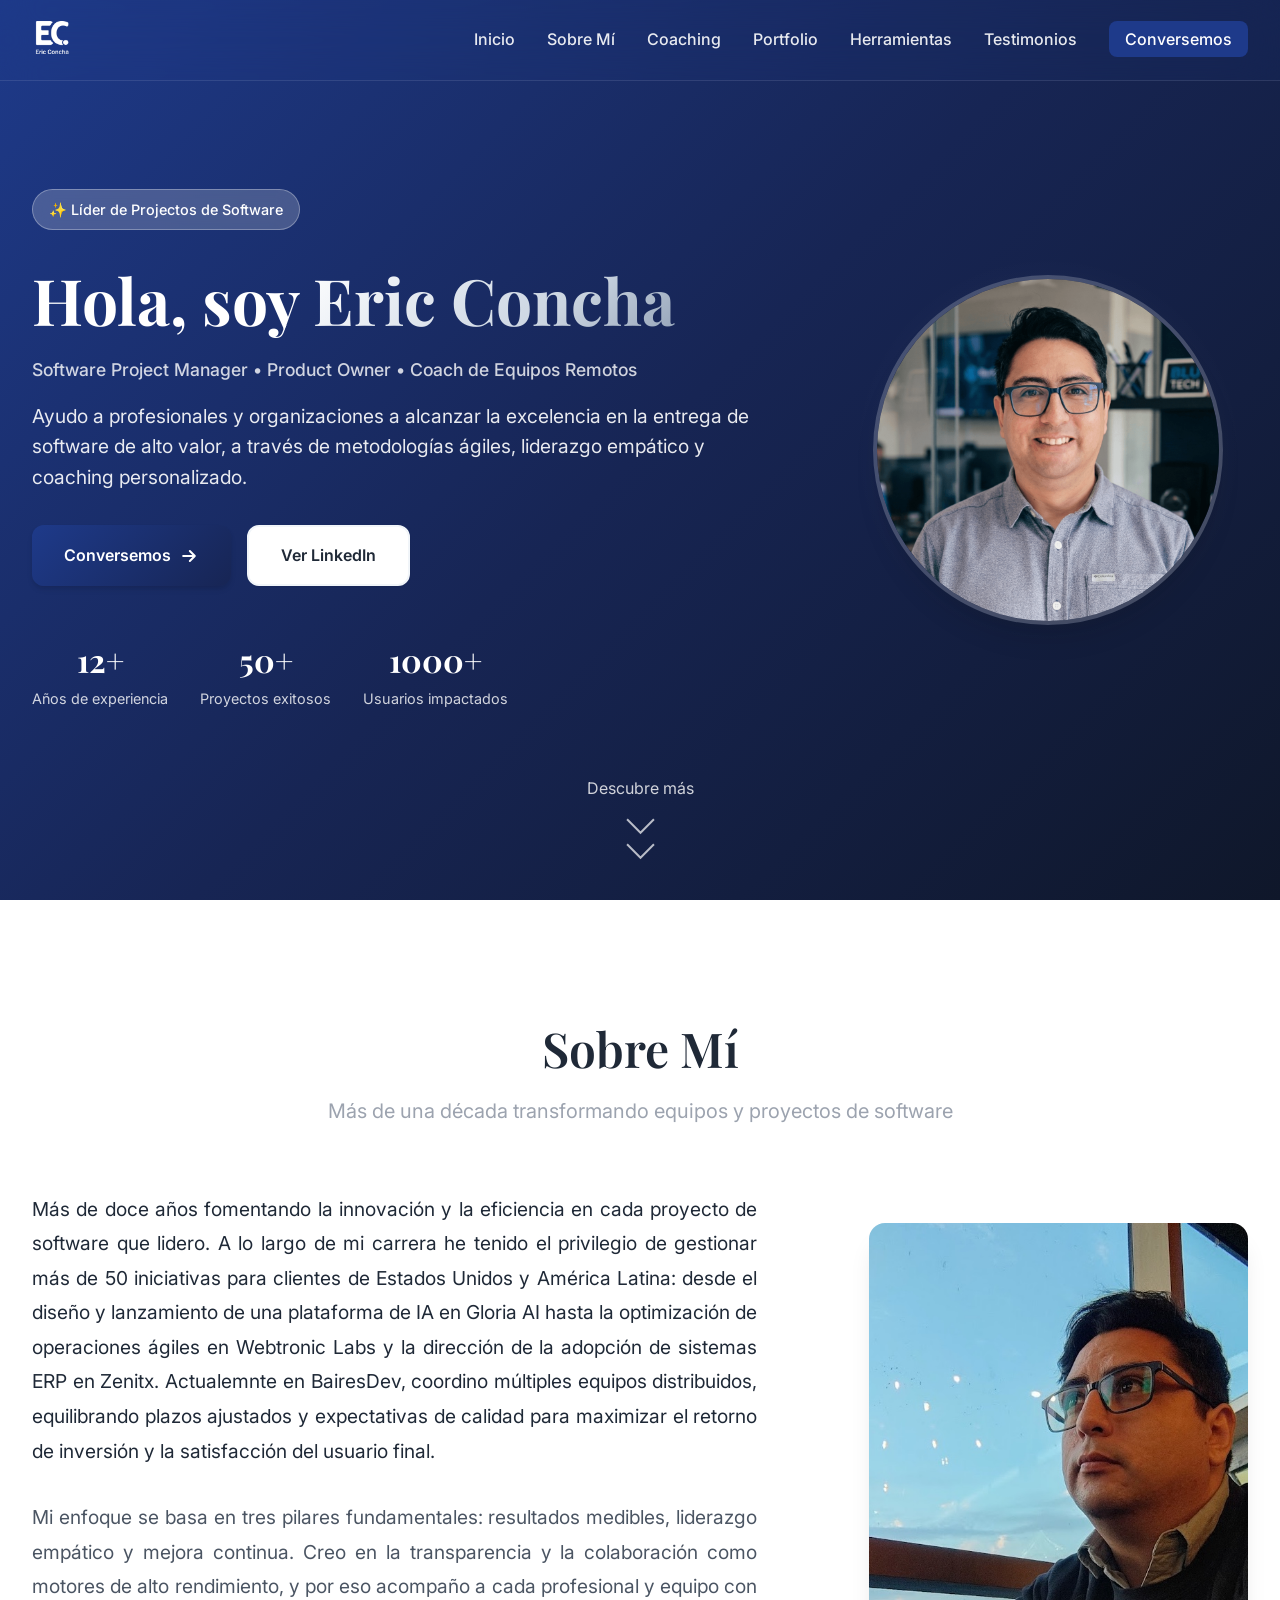
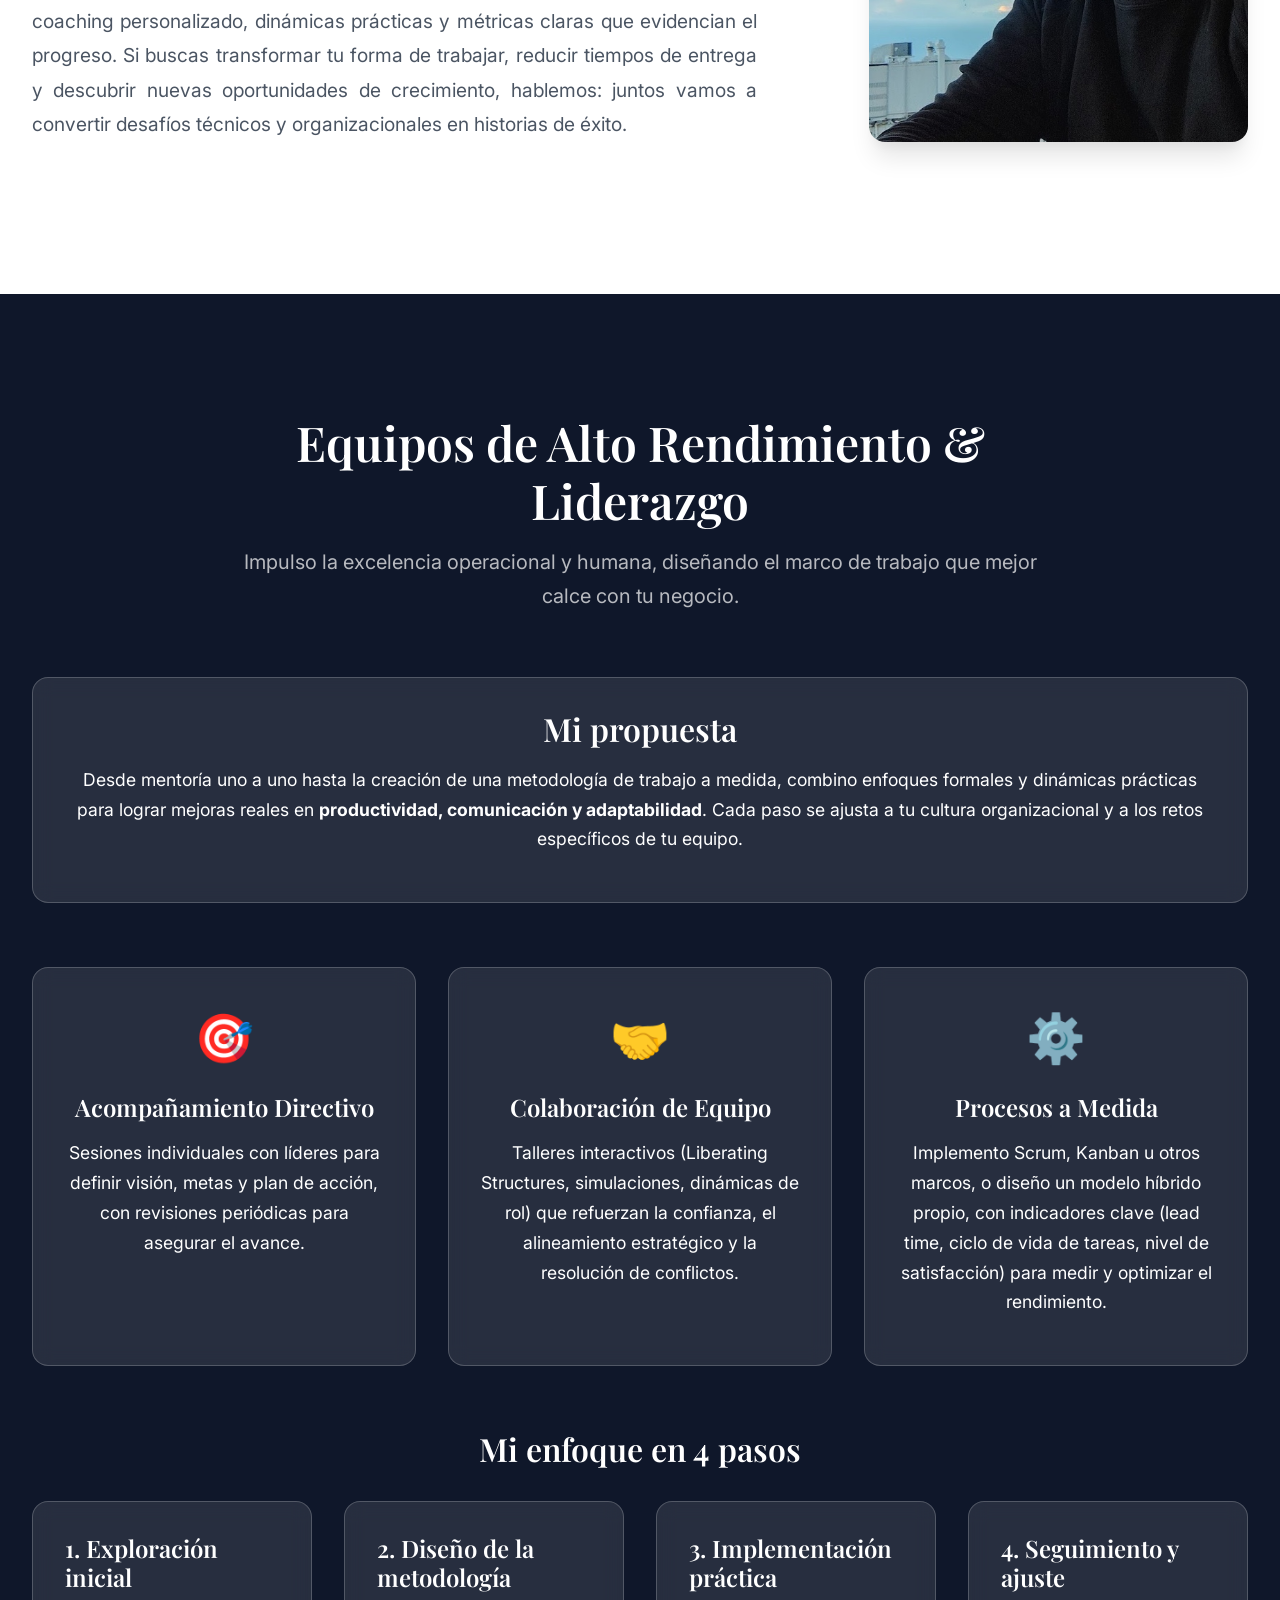
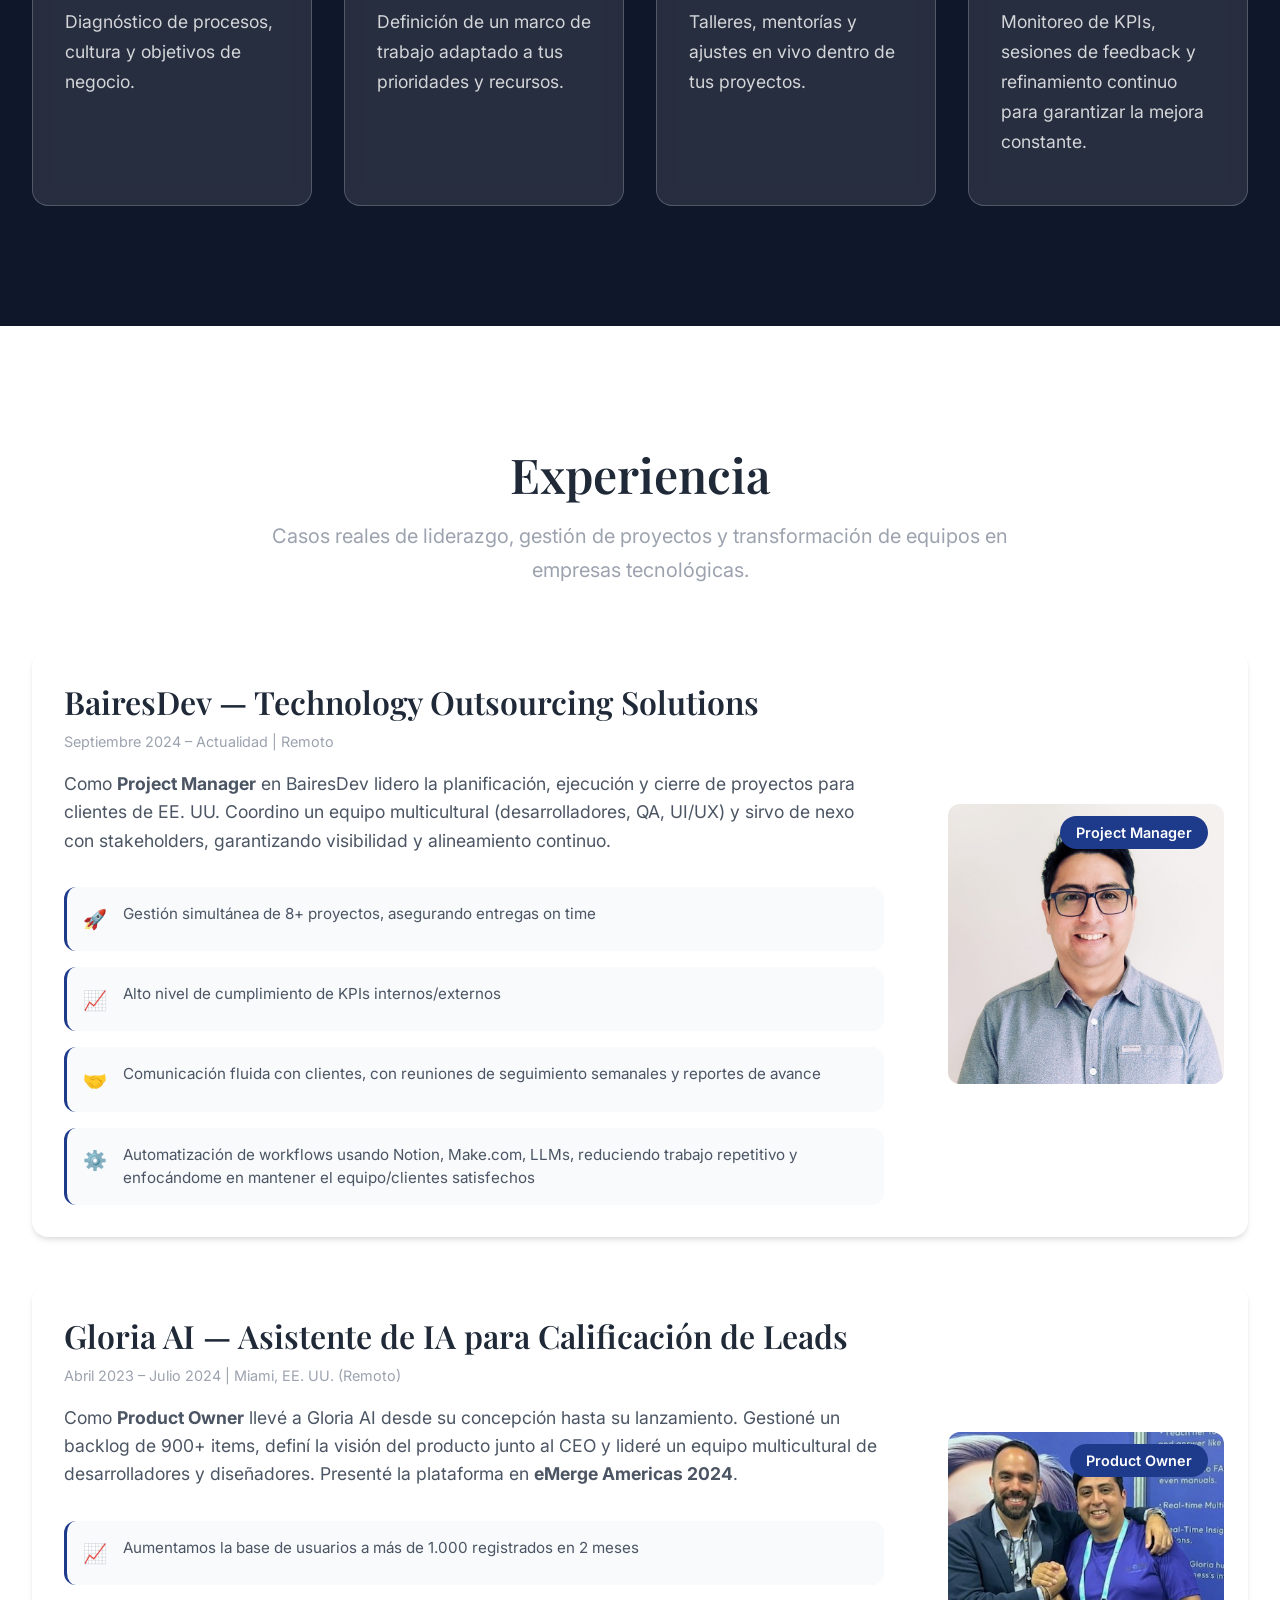
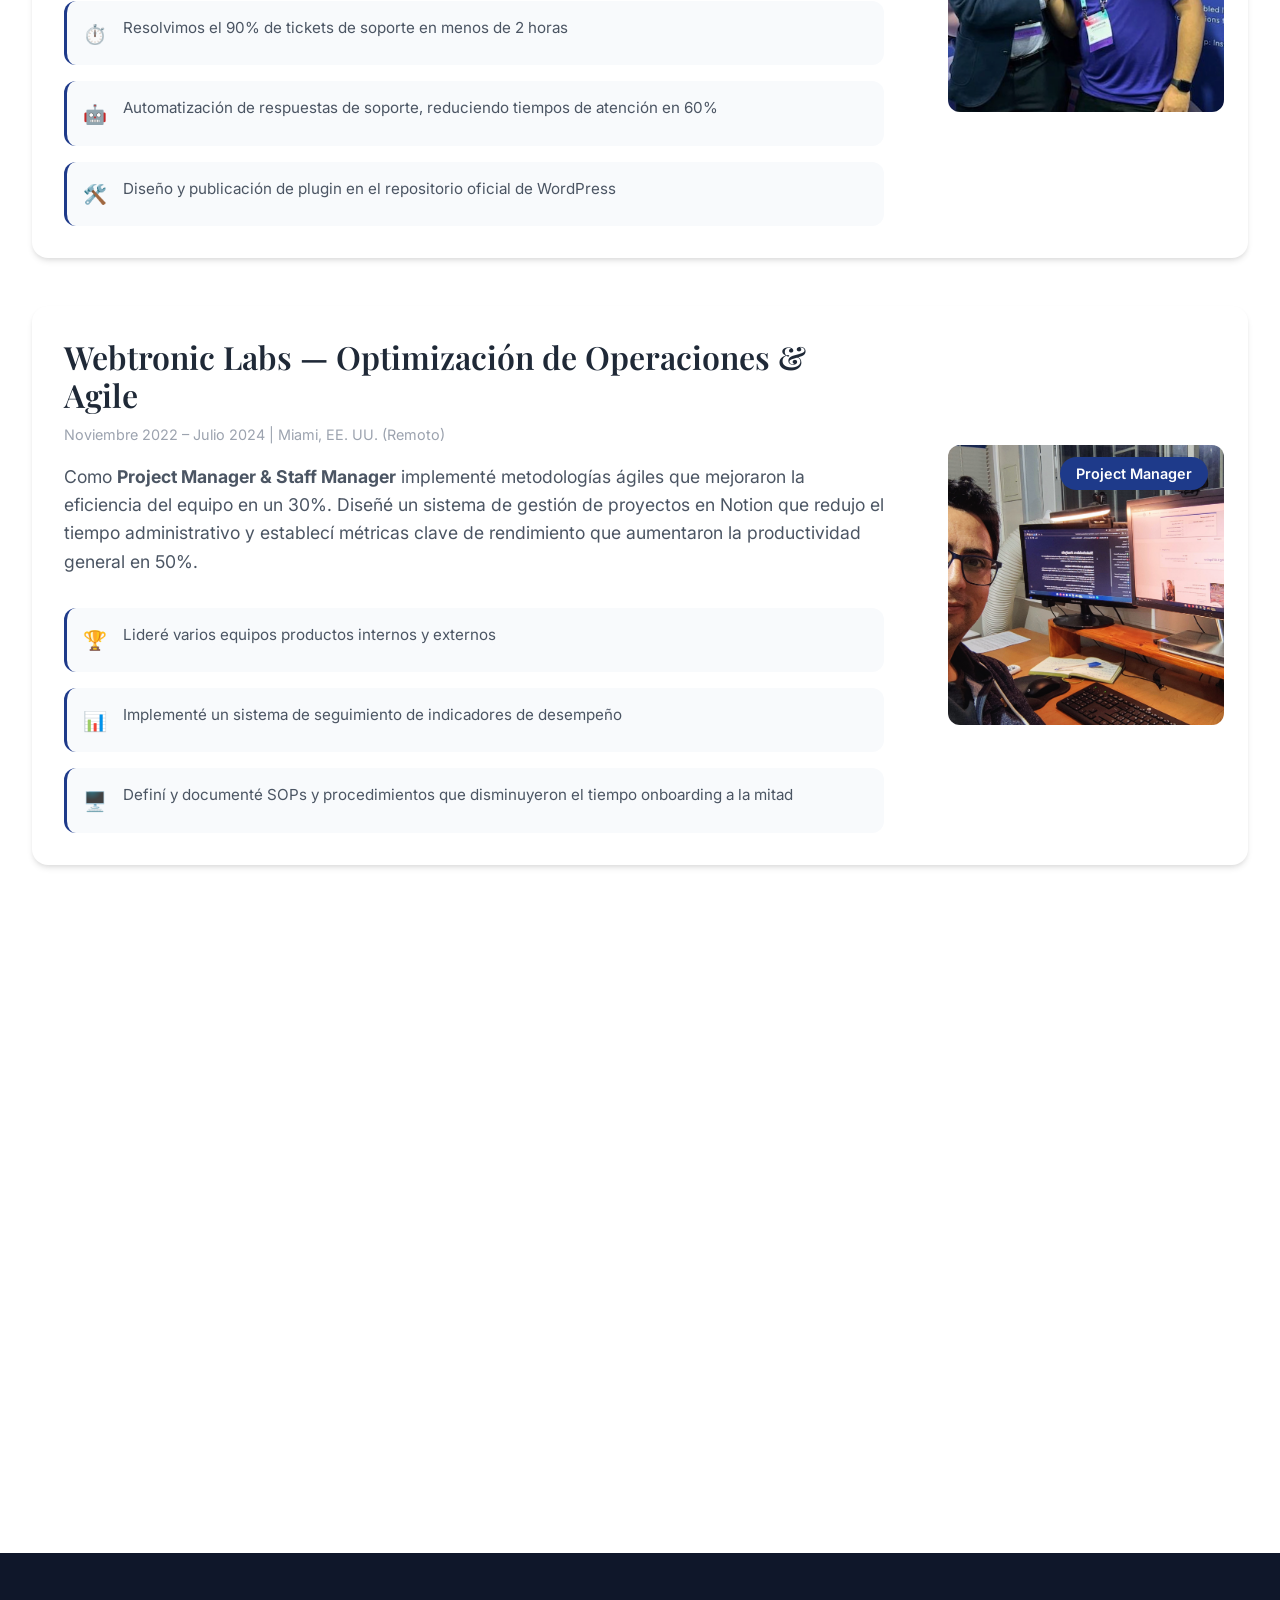
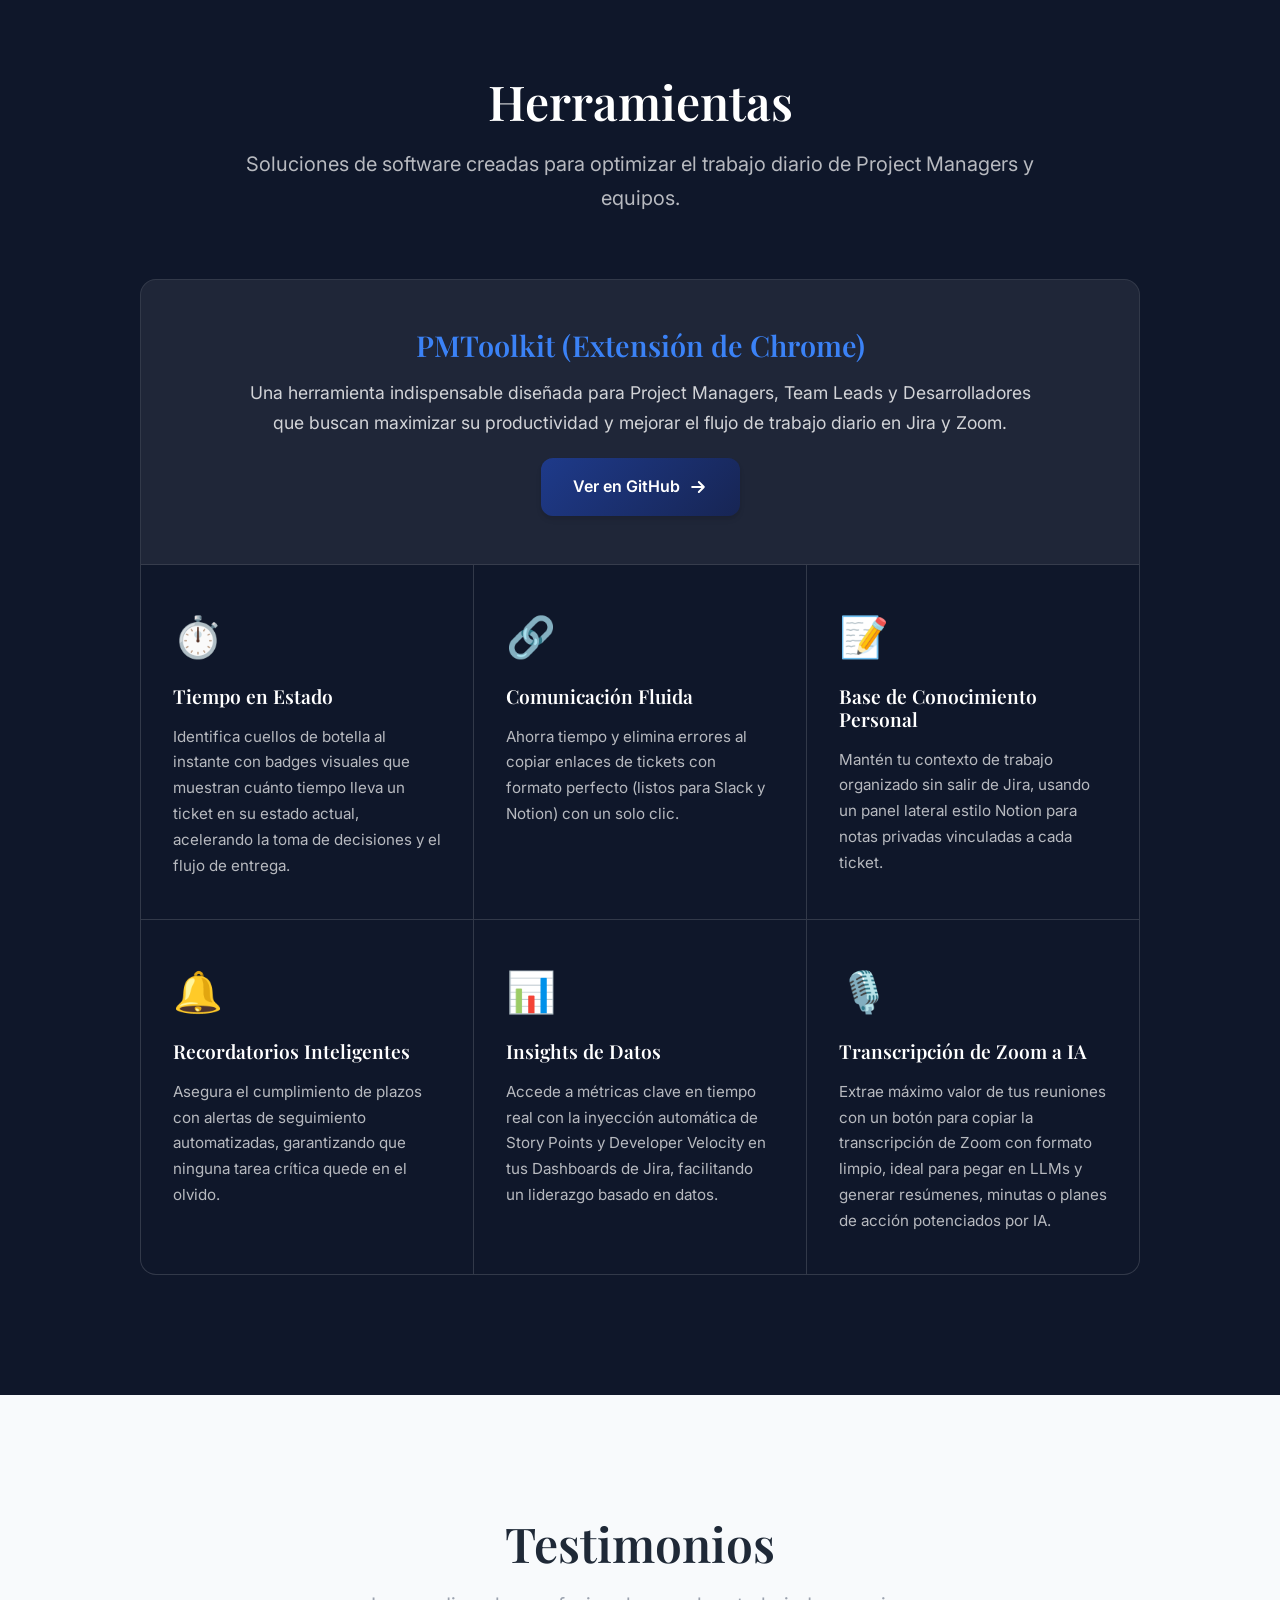
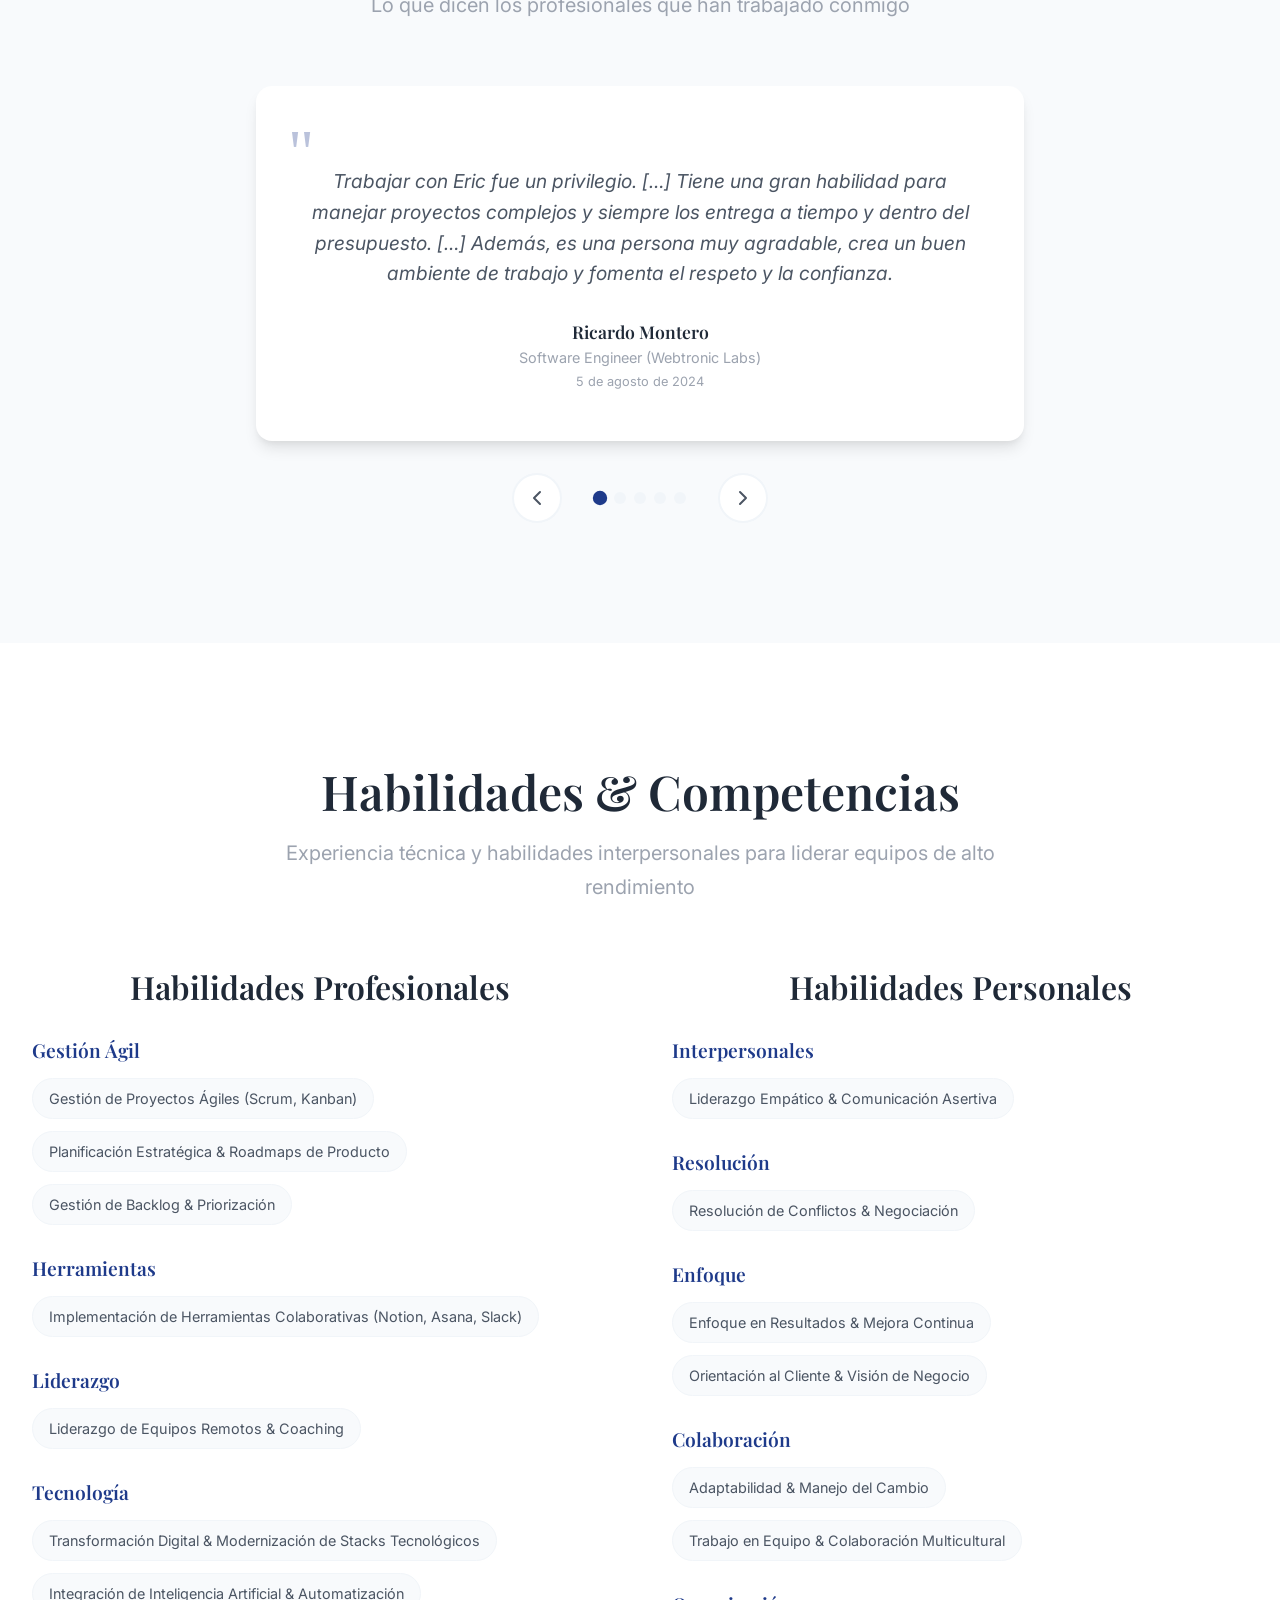
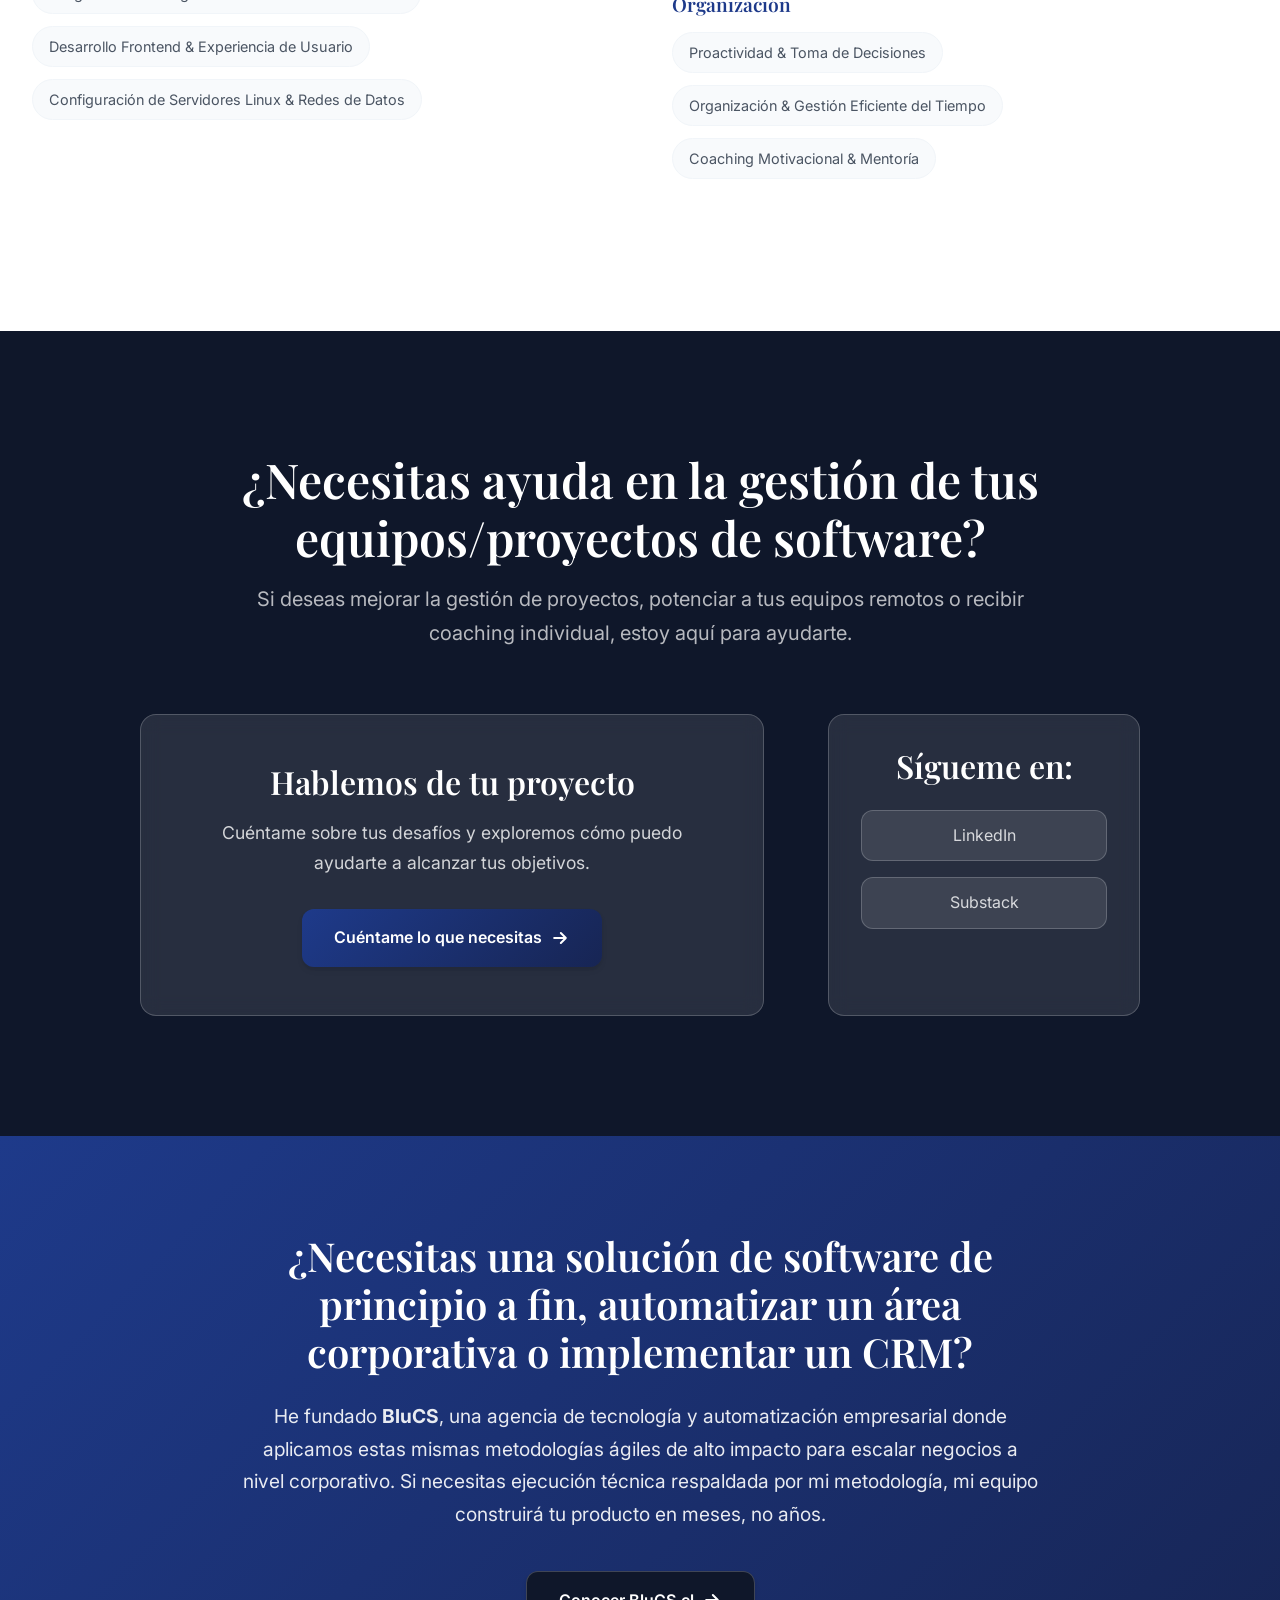
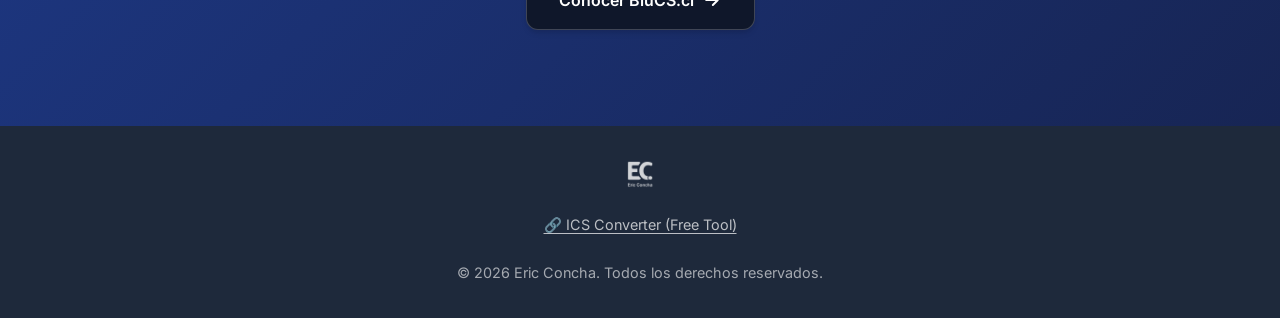
==== commit 446b47c7: "update" ====
--- a/index.html
+++ b/index.html
@@ -125,7 +125,7 @@
                 </div>
                 <div class="hero-image">
                     <div class="image-container">
-                        <img src="images/eric-perfil2024.jpeg" alt="Eric Concha Project Manager">
+                        <img src="images/ericConcha-founder.png" alt="Eric Concha Project Manager">
                         <div class="image-glow"></div>
                     </div>
                 </div>
--- a/style.css
+++ b/style.css
@@ -1,23 +1,23 @@
 /* ===== VARIABLES CSS ===== */
 :root {
     /* Colors */
-    --primary-color: #3b82f6;
-    --primary-dark: #1e40af;
-    --primary-light: #60a5fa;
-    --secondary-color: #f59e0b;
-    --accent-color: #ec4899;
+    --primary-color: #1e3a8a; /* Navy Blue */
+    --primary-dark: #172554; /* Deep Navy */
+    --primary-light: #3b82f6; /* Blue */
+    --secondary-color: #b45309; /* Bronze/Rust */
+    --accent-color: #065f46; /* Forest Green */
     
     --text-primary: #1f2937;
-    --text-secondary: #6b7280;
+    --text-secondary: #4b5563;
     --text-light: #9ca3af;
     --text-white: #ffffff;
     
     --bg-primary: #ffffff;
-    --bg-secondary: #f9fafb;
-    --bg-tertiary: #f3f4f6;
-    --bg-dark: #111827;
-    --bg-dark-secondary: #1f2937;
-    --bg-gradient: linear-gradient(135deg, #667eea 0%, #764ba2 100%);
+    --bg-secondary: #f8fafc;
+    --bg-tertiary: #f1f5f9;
+    --bg-dark: #0f172a;
+    --bg-dark-secondary: #1e293b;
+    --bg-gradient: linear-gradient(135deg, #1e3a8a 0%, #172554 100%);
     
     /* Spacing */
     --section-padding: 120px;
@@ -119,7 +119,7 @@
 }
 
 .text-gradient {
-    background: linear-gradient(135deg, #ffffff, #e0f2fe, #bae6fd, #7dd3fc);
+    background: linear-gradient(135deg, #ffffff, #e2e8f0, #cbd5e1, #94a3b8);
     -webkit-background-clip: text;
     -webkit-text-fill-color: transparent;
     background-clip: text;
@@ -215,7 +215,7 @@
     left: 0;
     right: 0;
     z-index: 1000;
-    background: rgba(59, 130, 246, 0.1);
+    background: rgba(30, 58, 138, 0.1);
     backdrop-filter: blur(20px);
     border-bottom: 1px solid rgba(255, 255, 255, 0.1);
     transition: var(--transition-normal);
@@ -327,7 +327,7 @@
     display: flex;
     align-items: center;
     position: relative;
-    background: linear-gradient(135deg, #3b82f6 0%, #1e40af 50%, #1e3a8a 100%);
+    background: linear-gradient(135deg, #1e3a8a 0%, #172554 50%, #0f172a 100%);
     overflow: hidden;
     padding-top: 0;
 }
@@ -347,7 +347,7 @@
     left: 0;
     right: 0;
     bottom: 0;
-    background: linear-gradient(135deg, rgba(59, 130, 246, 0.95) 0%, rgba(30, 64, 175, 0.95) 50%, rgba(30, 58, 138, 0.95) 100%);
+    background: linear-gradient(135deg, rgba(30, 58, 138, 0.95) 0%, rgba(23, 37, 84, 0.95) 50%, rgba(15, 23, 42, 0.95) 100%);
 }
 
 .hero .container {
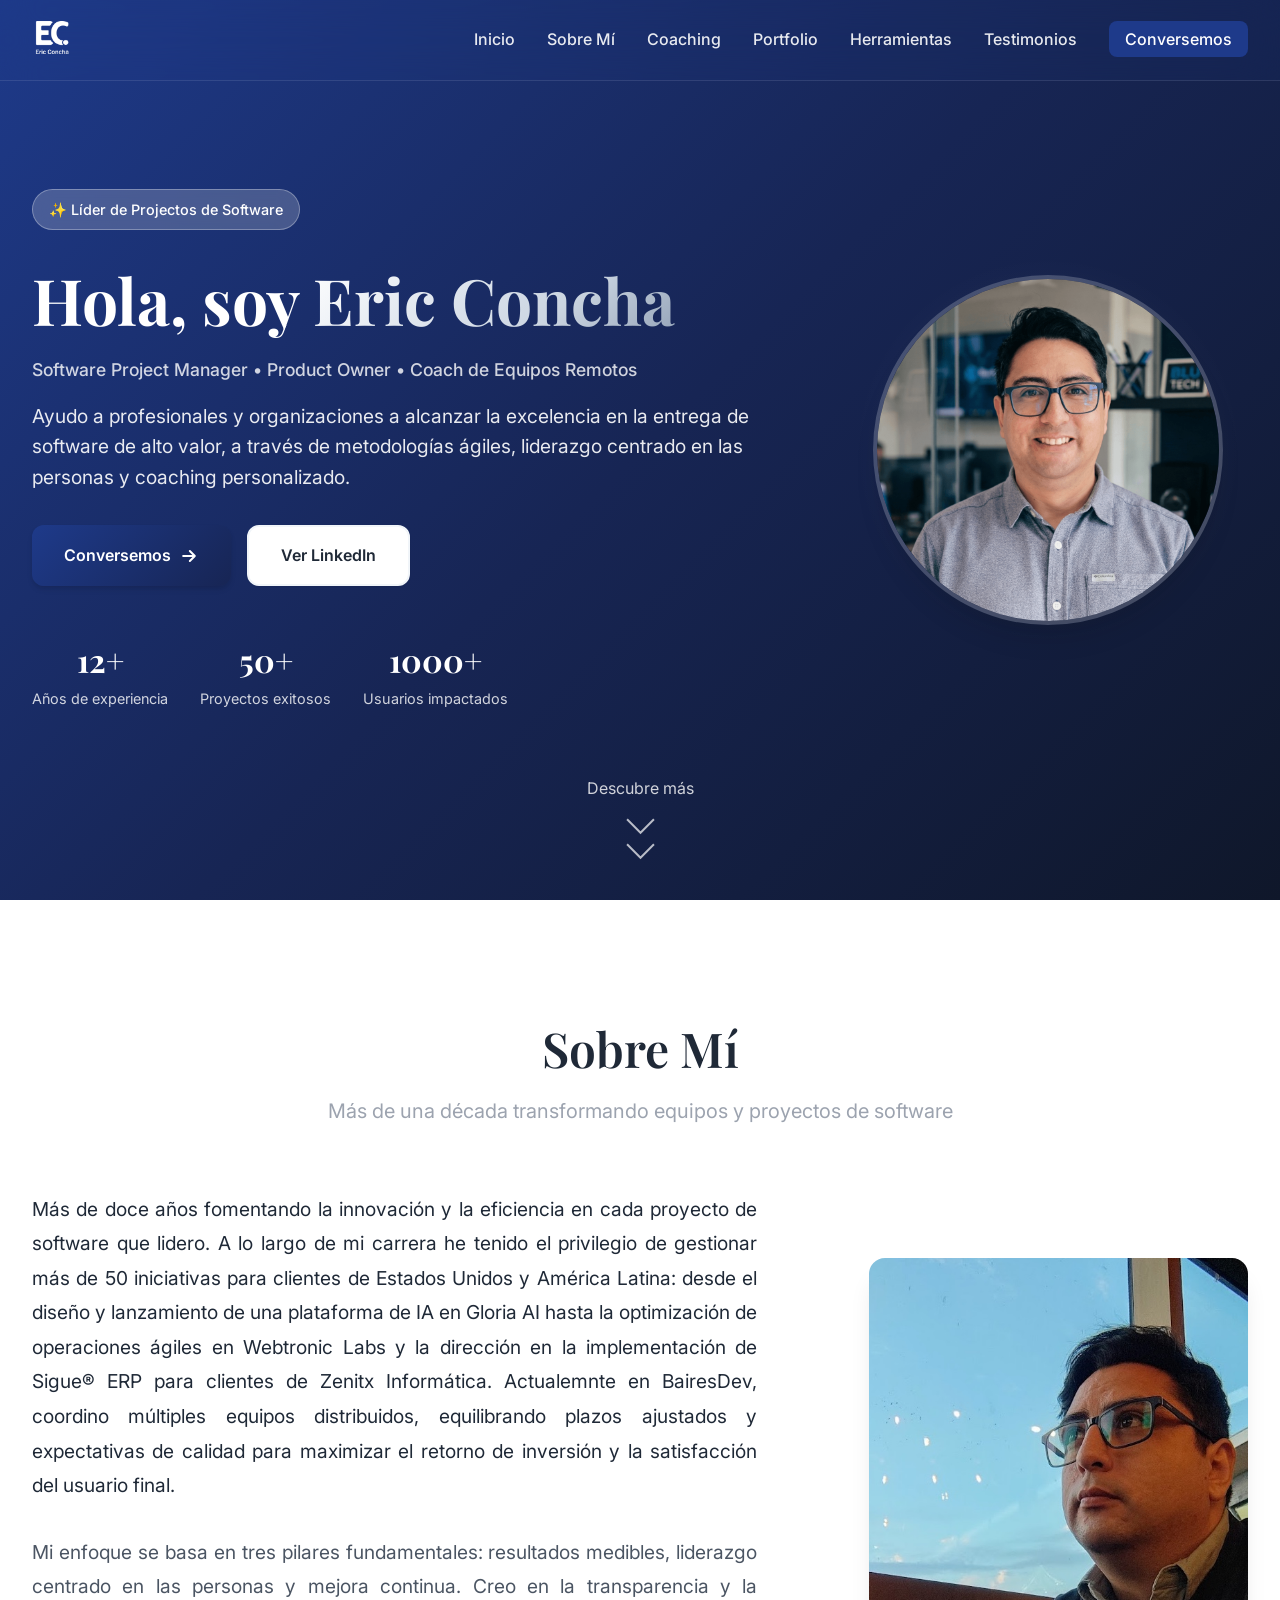
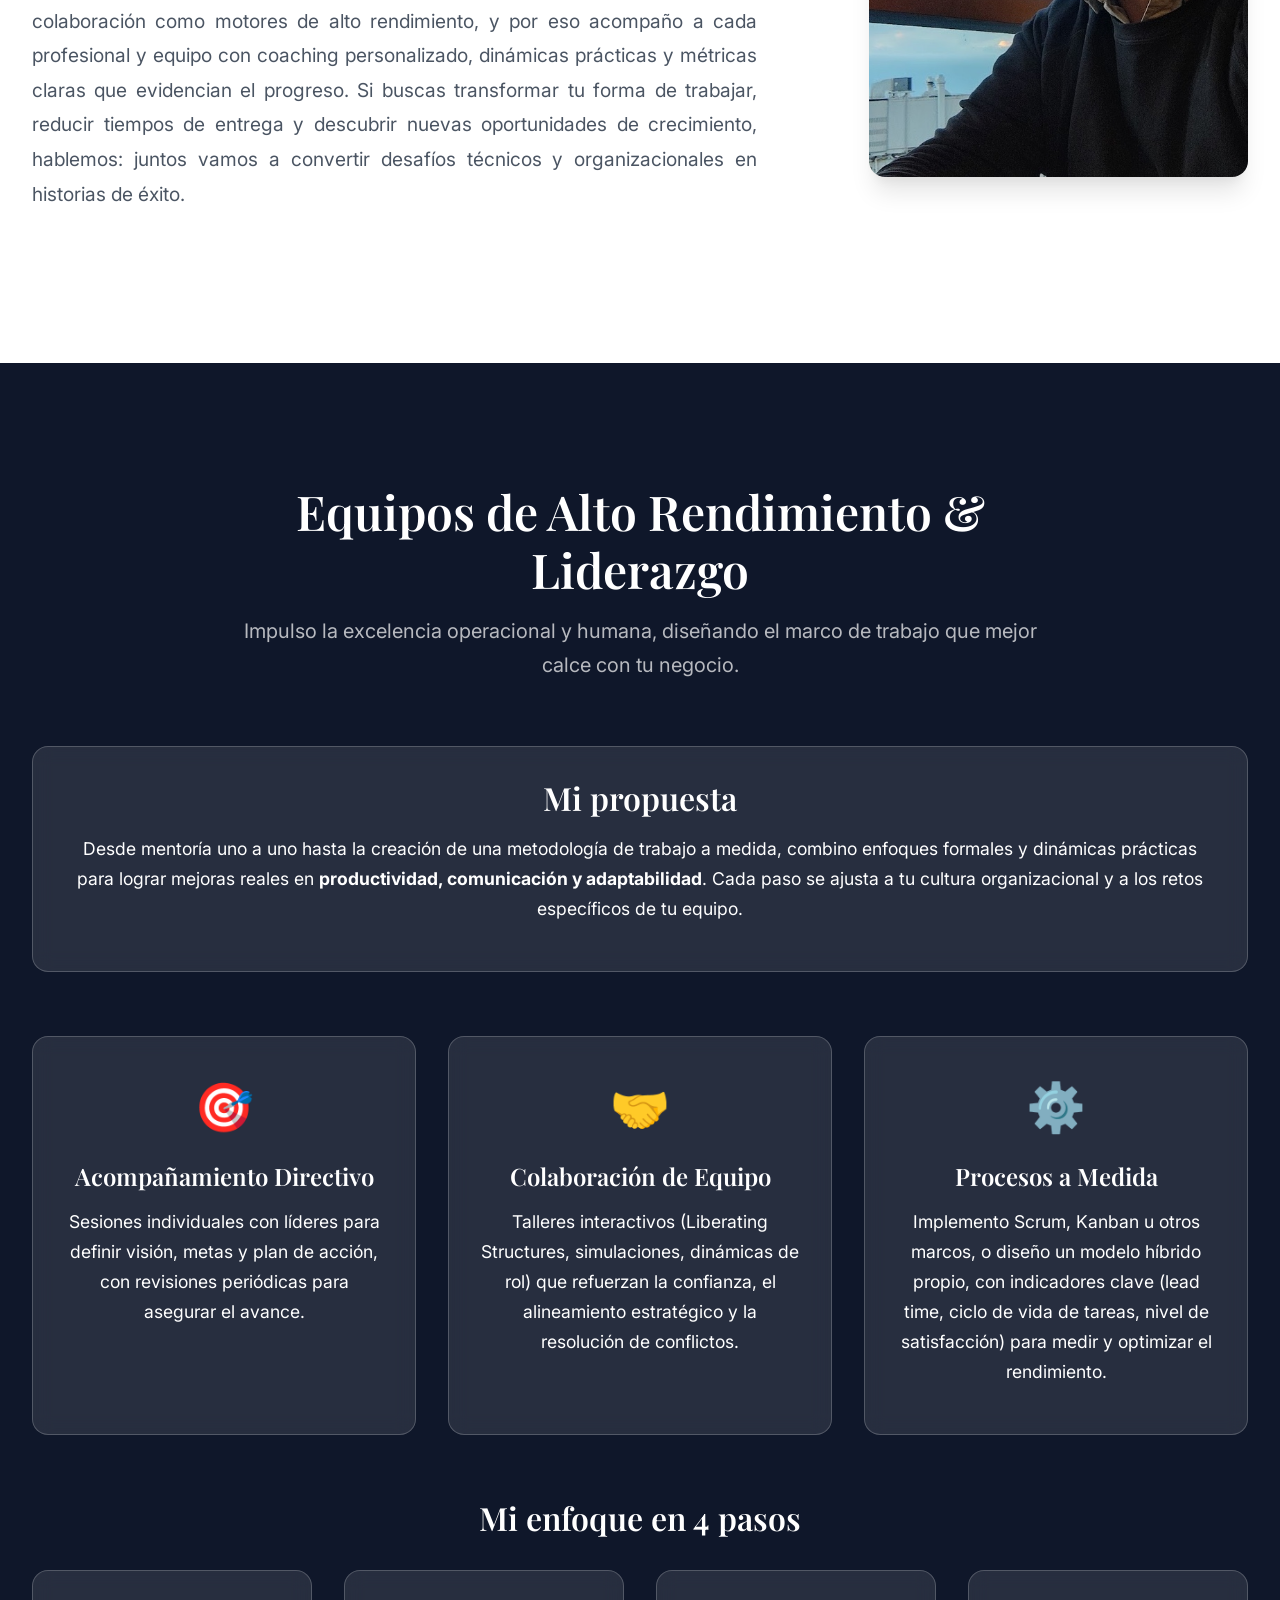
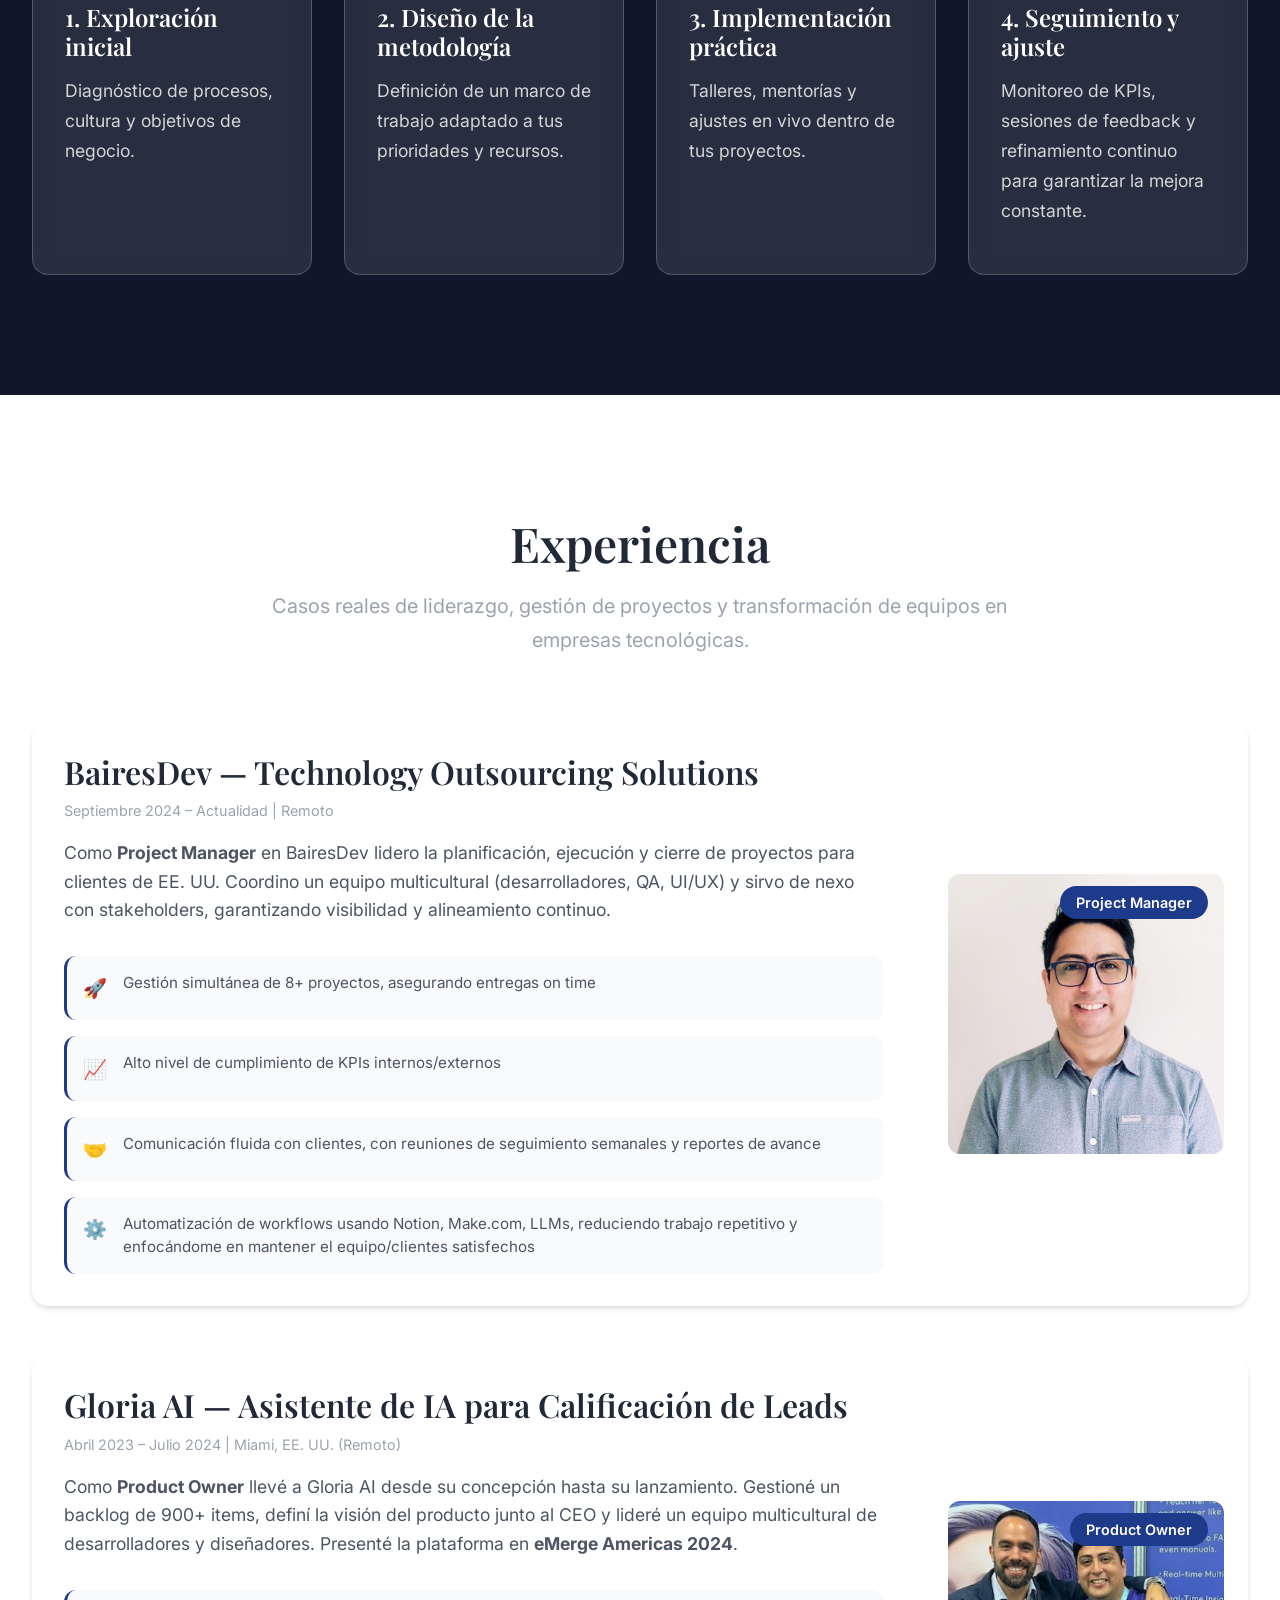
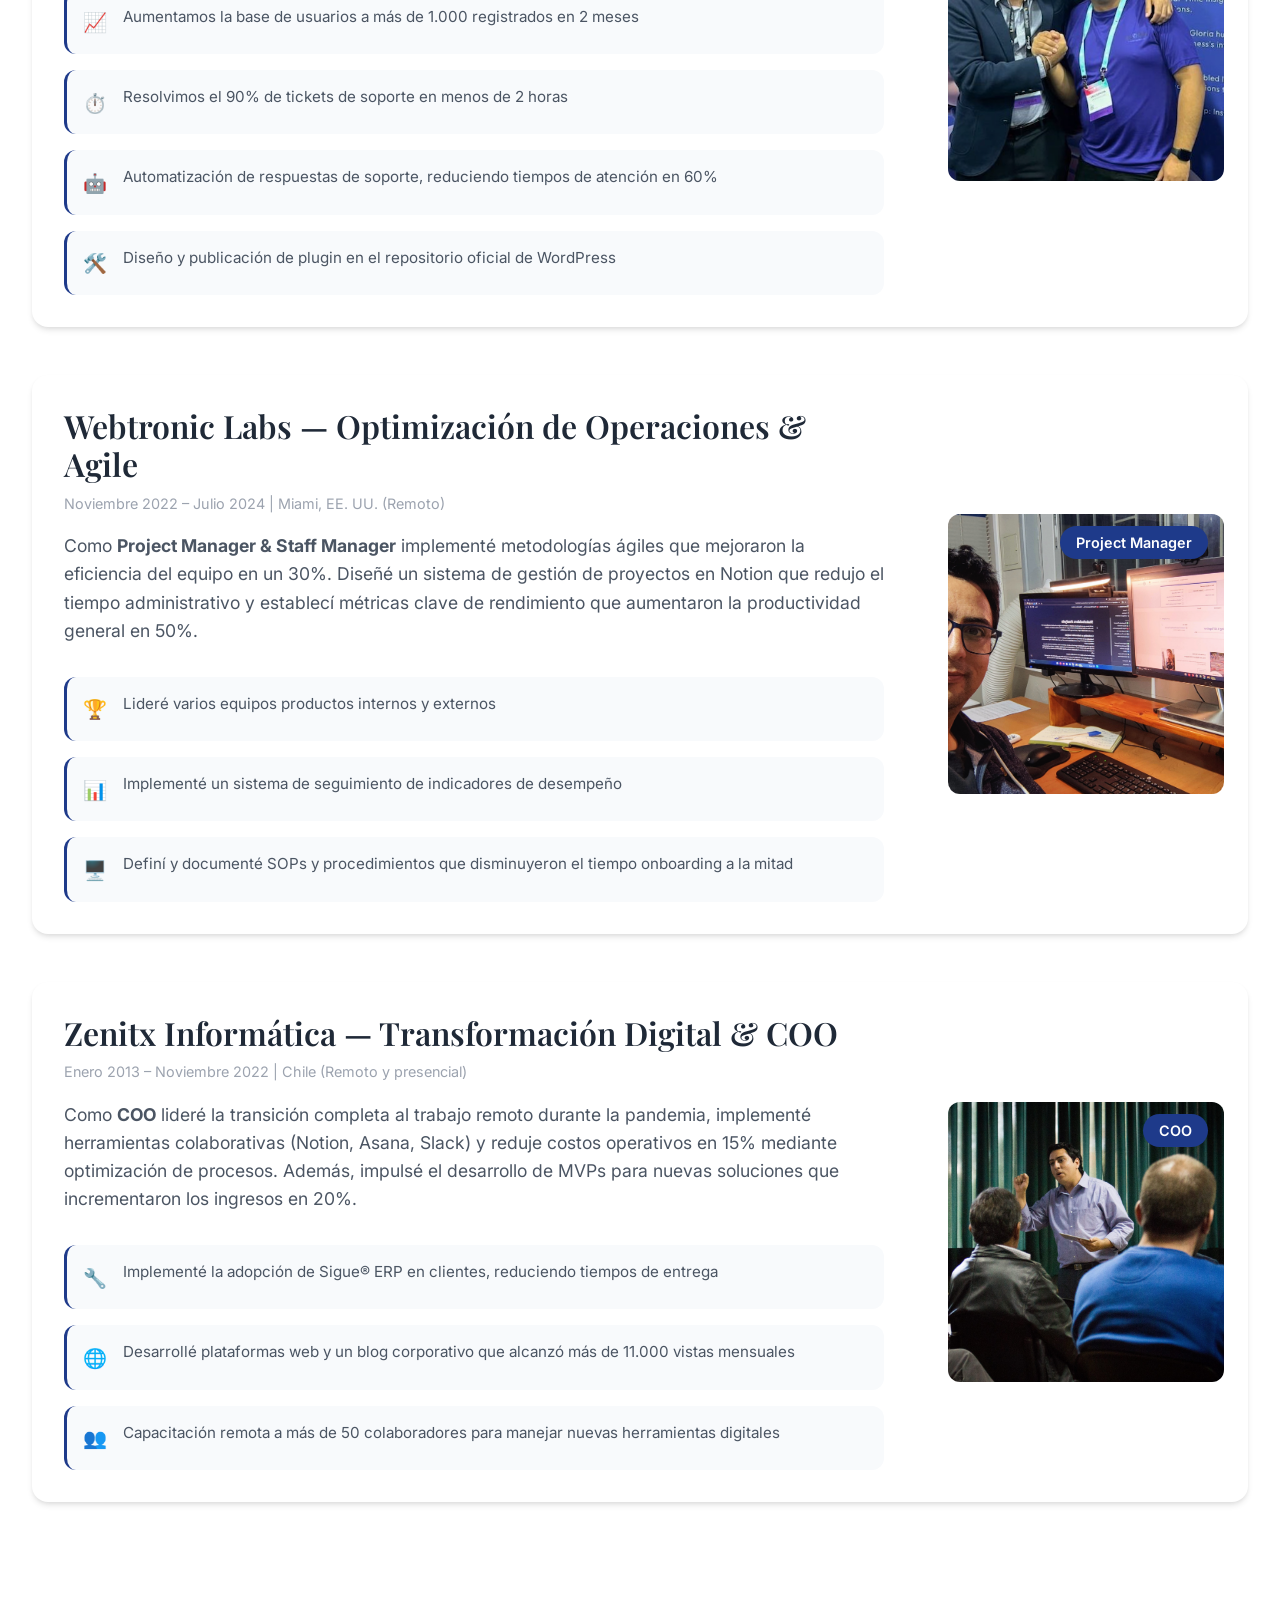
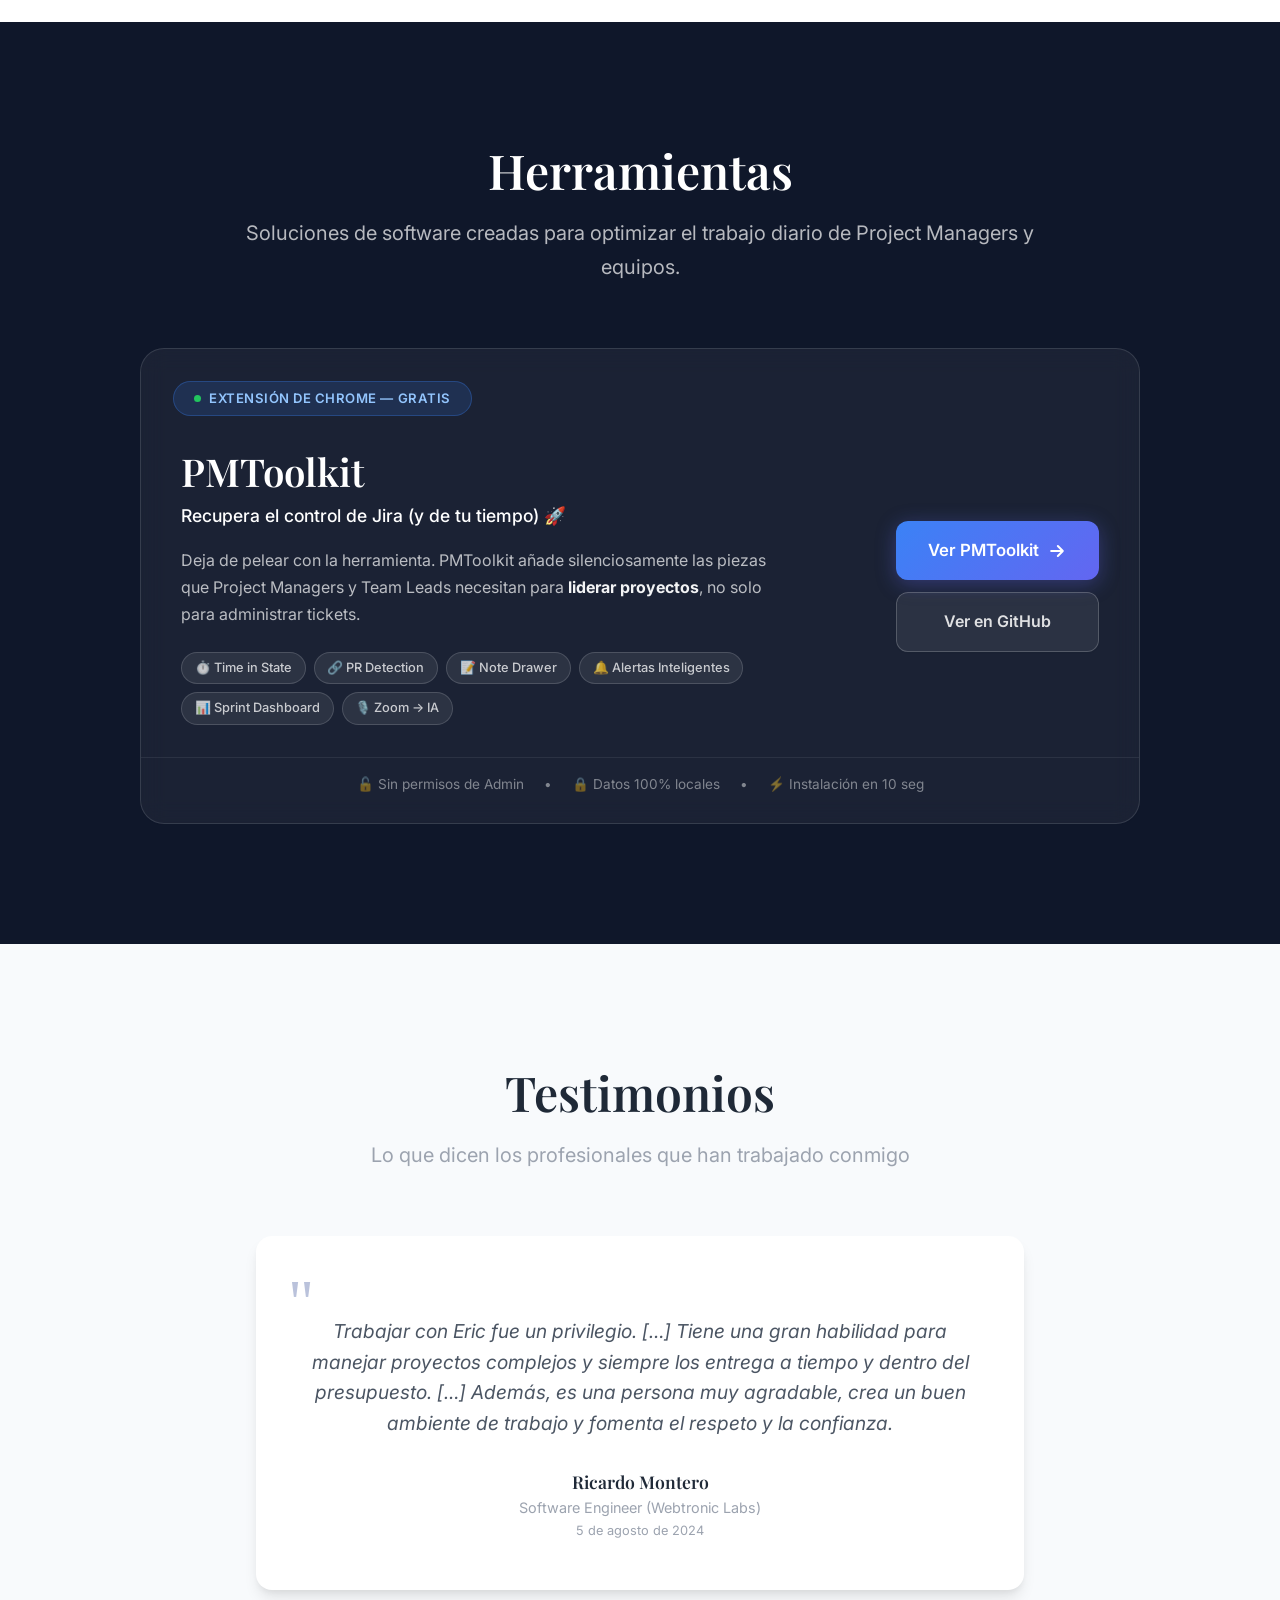
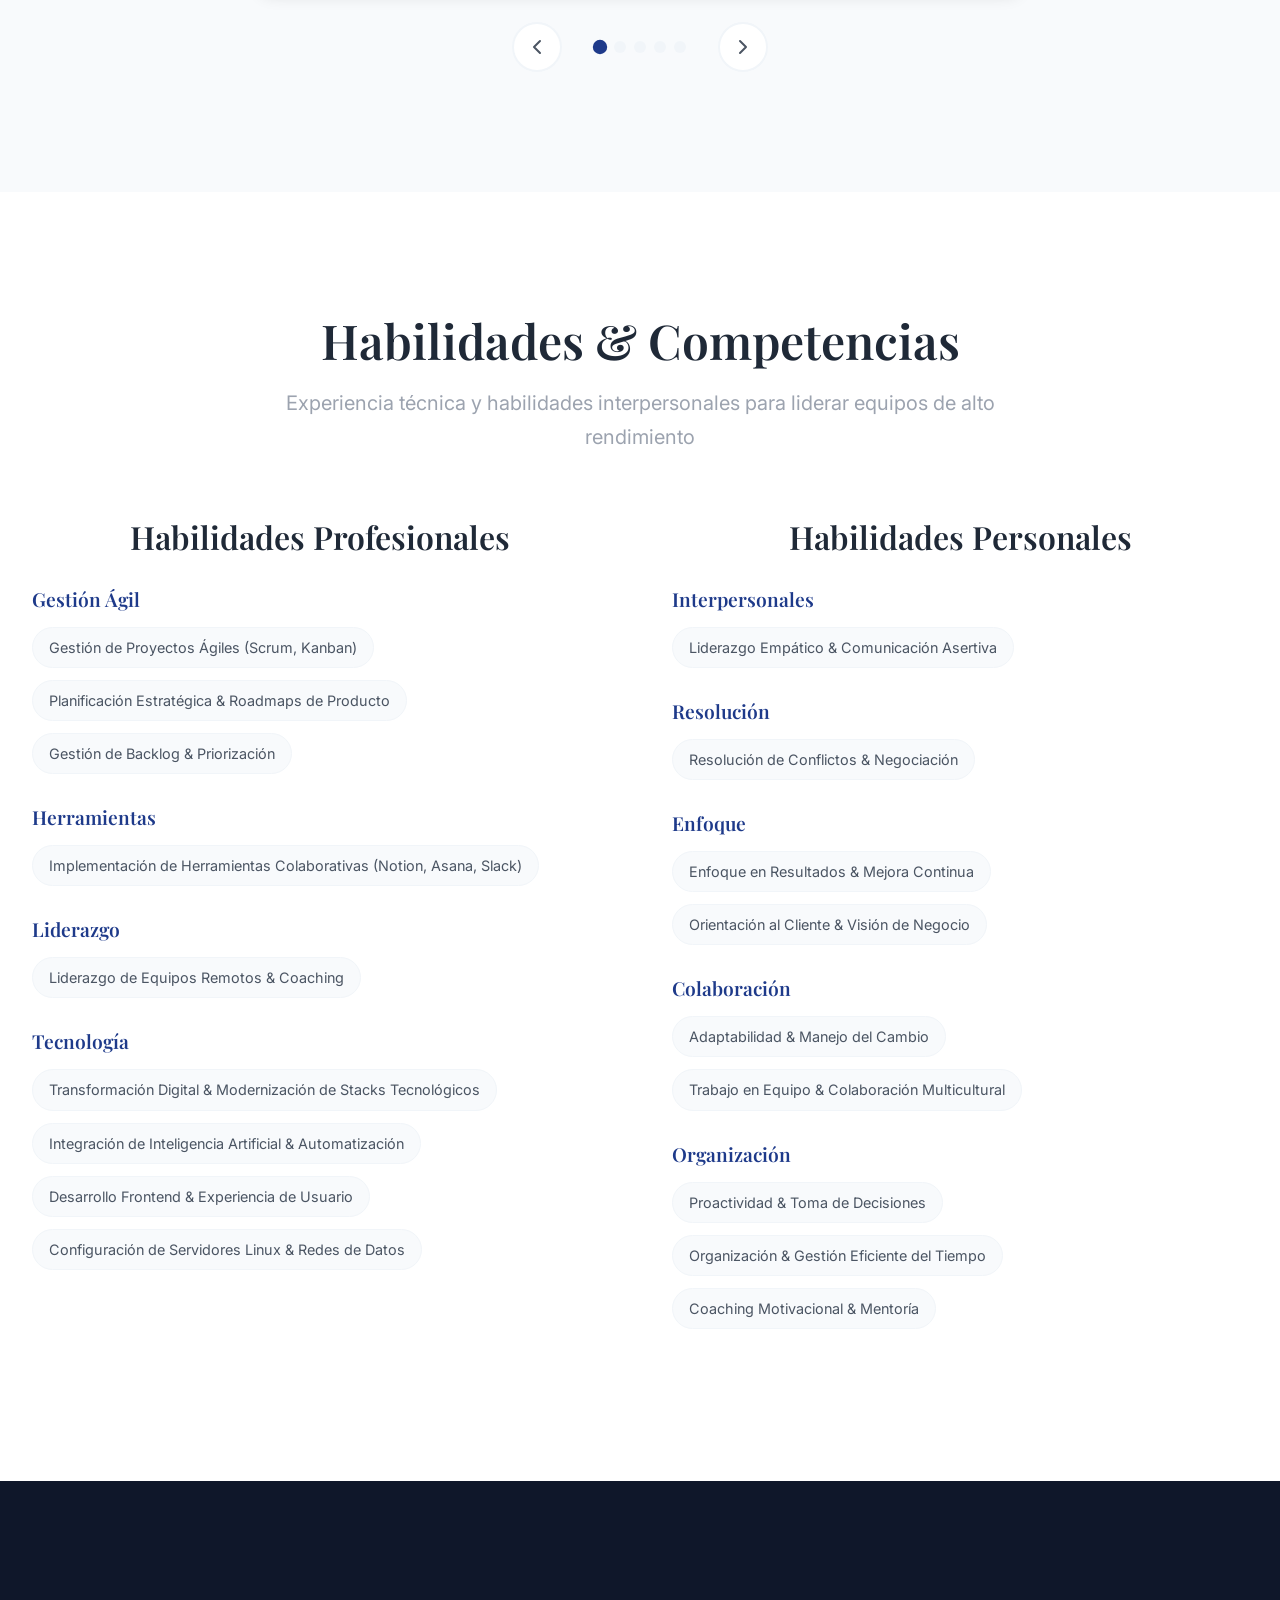
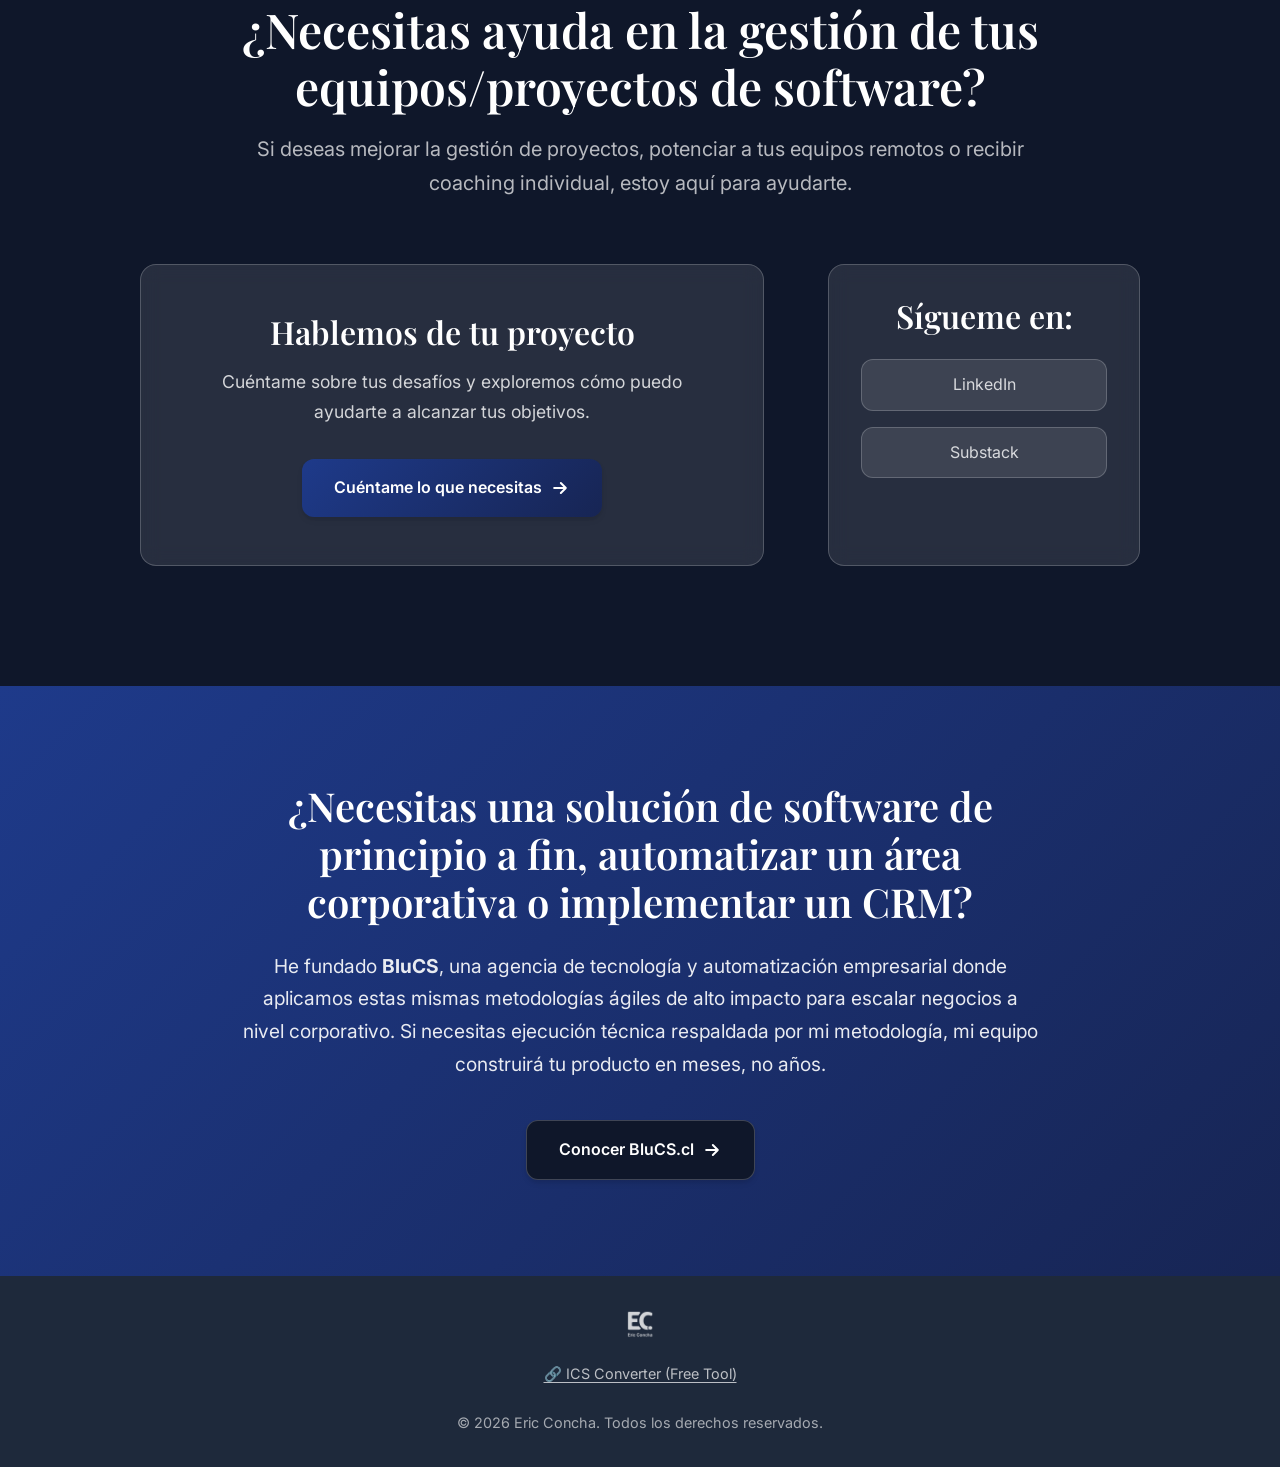
==== commit 3367832d: "addingPMTool-landing" ====
--- a/index.html
+++ b/index.html
@@ -93,7 +93,7 @@
                     <p class="hero-description">
                         Ayudo a profesionales y organizaciones a alcanzar la excelencia en la entrega de software de
                         alto valor,
-                        a través de metodologías ágiles, liderazgo empático y coaching personalizado.
+                        a través de metodologías ágiles, liderazgo centrado en las personas y coaching personalizado.
                     </p>
                     <div class="hero-buttons">
                         <a href="https://ericconcha.notion.site/182db42c02ff80a595a1e25a36fcfc50" class="btn-primary">
@@ -154,13 +154,13 @@
                         lidero. A lo largo de mi carrera he tenido el privilegio de gestionar más de 50 iniciativas
                         para clientes de Estados Unidos y América Latina: desde el diseño y lanzamiento de una
                         plataforma de IA en Gloria AI hasta la optimización de operaciones ágiles en Webtronic Labs
-                        y la dirección de la adopción de sistemas ERP en Zenitx. Actualemnte en BairesDev, coordino
+                        y la dirección en la implementación de Sigue® ERP para clientes de Zenitx Informática. Actualemnte en BairesDev, coordino
                         múltiples equipos distribuidos, equilibrando plazos ajustados y expectativas de calidad para
                         maximizar el retorno de inversión y la satisfacción del usuario final.
                     </p>
 
                     <p>
-                        Mi enfoque se basa en tres pilares fundamentales: resultados medibles, liderazgo empático y
+                        Mi enfoque se basa en tres pilares fundamentales: resultados medibles, liderazgo centrado en las personas y
                         mejora continua. Creo en la transparencia y la colaboración como motores de alto
                         rendimiento, y por eso acompaño a cada profesional y equipo con coaching personalizado,
                         dinámicas prácticas y métricas claras que evidencian el progreso. Si buscas transformar tu
@@ -425,7 +425,7 @@
         </div>
     </section>
 
-    <!-- Herramientas Section -->
+    <!-- Herramientas Section — PMToolkit CTA -->
     <section id="herramientas" class="section section-dark">
         <div class="container">
             <div class="section-header">
@@ -435,63 +435,45 @@
             </div>
 
             <div class="tools-content">
-                <div class="tool-card">
-                    <div class="tool-header">
-                        <h3>PMToolkit (Extensión de Chrome)</h3>
-                        <p>Una herramienta indispensable diseñada para Project Managers, Team Leads y Desarrolladores
-                            que buscan maximizar su productividad y mejorar el flujo de trabajo diario en Jira y Zoom.
-                        </p>
-                        <a href="https://github.com/EricConchaParra/PMToolkit" target="_blank" class="btn-primary"
-                            style="margin-top: 20px; display: inline-flex;">
-                            <span>Ver en GitHub</span>
-                            <svg width="20" height="20" viewBox="0 0 20 20" fill="none">
-                                <path d="M4.16667 10H15.8333M15.8333 10L10.8333 5M15.8333 10L10.8333 15"
-                                    stroke="currentColor" stroke-width="2" stroke-linecap="round"
-                                    stroke-linejoin="round" />
-                            </svg>
-                        </a>
-                    </div>
-
-                    <div class="tool-features-grid">
-                        <div class="feature-card">
-                            <span class="feature-icon">⏱️</span>
-                            <h4>Tiempo en Estado</h4>
-                            <p>Identifica cuellos de botella al instante con badges visuales que muestran cuánto tiempo
-                                lleva un ticket en su estado actual, acelerando la toma de decisiones y el flujo de
-                                entrega.</p>
-                        </div>
-                        <div class="feature-card">
-                            <span class="feature-icon">🔗</span>
-                            <h4>Comunicación Fluida</h4>
-                            <p>Ahorra tiempo y elimina errores al copiar enlaces de tickets con formato perfecto (listos
-                                para Slack y Notion) con un solo clic.</p>
-                        </div>
-                        <div class="feature-card">
-                            <span class="feature-icon">📝</span>
-                            <h4>Base de Conocimiento Personal</h4>
-                            <p>Mantén tu contexto de trabajo organizado sin salir de Jira, usando un panel lateral
-                                estilo Notion para notas privadas vinculadas a cada ticket.</p>
-                        </div>
-                        <div class="feature-card">
-                            <span class="feature-icon">🔔</span>
-                            <h4>Recordatorios Inteligentes</h4>
-                            <p>Asegura el cumplimiento de plazos con alertas de seguimiento automatizadas, garantizando
-                                que ninguna tarea crítica quede en el olvido.</p>
-                        </div>
-                        <div class="feature-card">
-                            <span class="feature-icon">📊</span>
-                            <h4>Insights de Datos</h4>
-                            <p>Accede a métricas clave en tiempo real con la inyección automática de Story Points y
-                                Developer Velocity en tus Dashboards de Jira, facilitando un liderazgo basado en datos.
-                            </p>
-                        </div>
-                        <div class="feature-card">
-                            <span class="feature-icon">🎙️</span>
-                            <h4>Transcripción de Zoom a IA</h4>
-                            <p>Extrae máximo valor de tus reuniones con un botón para copiar la transcripción de Zoom
-                                con formato limpio, ideal para pegar en LLMs y generar resúmenes, minutas o planes de
-                                acción potenciados por IA.</p>
-                        </div>
+                <div class="tool-cta-card">
+                    <div class="tool-cta-badge">
+                        <span class="tool-cta-dot"></span>
+                        <span>Extensión de Chrome — Gratis</span>
+                    </div>
+                    <div class="tool-cta-body">
+                        <div class="tool-cta-text">
+                            <h3>PMToolkit</h3>
+                            <p class="tool-cta-tagline">Recupera el control de Jira (y de tu tiempo) 🚀</p>
+                            <p>Deja de pelear con la herramienta. PMToolkit añade silenciosamente las piezas que Project Managers y Team Leads necesitan para <strong>liderar proyectos</strong>, no solo para administrar tickets.</p>
+                            <div class="tool-cta-pills">
+                                <span class="tool-pill">⏱️ Time in State</span>
+                                <span class="tool-pill">🔗 PR Detection</span>
+                                <span class="tool-pill">📝 Note Drawer</span>
+                                <span class="tool-pill">🔔 Alertas Inteligentes</span>
+                                <span class="tool-pill">📊 Sprint Dashboard</span>
+                                <span class="tool-pill">🎙️ Zoom → IA</span>
+                            </div>
+                        </div>
+                        <div class="tool-cta-actions">
+                            <a href="pmtoolkit/index.html" class="btn-primary tool-cta-main" id="pmtoolkit-learn-more-btn">
+                                <span>Ver PMToolkit</span>
+                                <svg width="20" height="20" viewBox="0 0 20 20" fill="none">
+                                    <path d="M4.16667 10H15.8333M15.8333 10L10.8333 5M15.8333 10L10.8333 15"
+                                        stroke="currentColor" stroke-width="2" stroke-linecap="round"
+                                        stroke-linejoin="round" />
+                                </svg>
+                            </a>
+                            <a href="https://github.com/EricConchaParra/PMToolkit" target="_blank" class="btn-secondary tool-cta-github" id="pmtoolkit-github-btn">
+                                <span>Ver en GitHub</span>
+                            </a>
+                        </div>
+                    </div>
+                    <div class="tool-cta-trust">
+                        <span>🔓 Sin permisos de Admin</span>
+                        <span>•</span>
+                        <span>🔒 Datos 100% locales</span>
+                        <span>•</span>
+                        <span>⚡ Instalación en 10 seg</span>
                     </div>
                 </div>
             </div>
--- a/style.css
+++ b/style.css
@@ -832,6 +832,168 @@
     color: rgba(255, 255, 255, 0.7);
     font-size: 0.95rem;
     margin: 0;
+}
+
+/* ===== TOOL CTA CARD (PMToolkit) ===== */
+.tool-cta-card {
+    background: rgba(255, 255, 255, 0.05);
+    border: 1px solid rgba(255, 255, 255, 0.12);
+    border-radius: var(--radius-xl);
+    overflow: hidden;
+    backdrop-filter: blur(12px);
+    transition: var(--transition-normal);
+}
+
+.tool-cta-card:hover {
+    border-color: rgba(100, 160, 255, 0.3);
+    box-shadow: 0 0 40px rgba(59, 130, 246, 0.12);
+}
+
+.tool-cta-badge {
+    display: inline-flex;
+    align-items: center;
+    gap: 0.5rem;
+    background: rgba(59, 130, 246, 0.15);
+    border: 1px solid rgba(59, 130, 246, 0.3);
+    padding: 0.4rem 1.25rem;
+    font-size: 0.82rem;
+    font-weight: 600;
+    color: #93c5fd;
+    letter-spacing: 0.04em;
+    text-transform: uppercase;
+    margin: 2rem 2rem 0;
+    border-radius: 50px;
+}
+
+.tool-cta-dot {
+    width: 7px;
+    height: 7px;
+    background: #22c55e;
+    border-radius: 50%;
+    animation: ctaDotBlink 2s ease-in-out infinite;
+}
+
+@keyframes ctaDotBlink {
+    0%, 100% { opacity: 1; }
+    50% { opacity: 0.3; }
+}
+
+.tool-cta-body {
+    display: grid;
+    grid-template-columns: 1fr auto;
+    gap: 3rem;
+    align-items: center;
+    padding: 2rem 2.5rem 2rem;
+}
+
+.tool-cta-text h3 {
+    color: #fff;
+    font-size: clamp(1.75rem, 3vw, 2.4rem);
+    margin-bottom: 0.4rem;
+}
+
+.tool-cta-tagline {
+    color: #93c5fd;
+    font-size: 1.1rem;
+    font-weight: 500;
+    margin-bottom: 1rem !important;
+}
+
+.tool-cta-text > p:last-of-type {
+    color: rgba(255, 255, 255, 0.7);
+    font-size: 1rem;
+    line-height: 1.7;
+    max-width: 600px;
+    margin-bottom: 1.5rem !important;
+}
+
+.tool-cta-text > p strong {
+    color: rgba(255, 255, 255, 0.95);
+}
+
+.tool-cta-pills {
+    display: flex;
+    flex-wrap: wrap;
+    gap: 0.5rem;
+}
+
+.tool-pill {
+    background: rgba(255, 255, 255, 0.08);
+    border: 1px solid rgba(255, 255, 255, 0.15);
+    color: rgba(255, 255, 255, 0.75);
+    font-size: 0.8rem;
+    font-weight: 500;
+    padding: 0.3rem 0.8rem;
+    border-radius: 50px;
+    transition: var(--transition-fast);
+}
+
+.tool-pill:hover {
+    background: rgba(255, 255, 255, 0.14);
+    color: #fff;
+}
+
+.tool-cta-actions {
+    display: flex;
+    flex-direction: column;
+    gap: 0.75rem;
+    flex-shrink: 0;
+}
+
+.tool-cta-main {
+    background: linear-gradient(135deg, #3b82f6, #6366f1) !important;
+    box-shadow: 0 4px 20px rgba(99, 102, 241, 0.35) !important;
+    white-space: nowrap;
+    font-size: 1.05rem !important;
+    padding: 1rem 2rem !important;
+}
+
+.tool-cta-main:hover {
+    box-shadow: 0 8px 28px rgba(99, 102, 241, 0.55) !important;
+}
+
+.tool-cta-github {
+    background: rgba(255,255,255,0.07) !important;
+    border: 1px solid rgba(255,255,255,0.2) !important;
+    color: rgba(255,255,255,0.85) !important;
+    text-align: center;
+    justify-content: center;
+}
+
+.tool-cta-github:hover {
+    background: rgba(255,255,255,0.13) !important;
+    color: #fff !important;
+}
+
+.tool-cta-trust {
+    display: flex;
+    justify-content: center;
+    align-items: center;
+    gap: 1.25rem;
+    padding: 1rem 2.5rem 1.75rem;
+    border-top: 1px solid rgba(255,255,255,0.07);
+    font-size: 0.85rem;
+    color: rgba(255, 255, 255, 0.45);
+    flex-wrap: wrap;
+}
+
+@media (max-width: 768px) {
+    .tool-cta-body {
+        grid-template-columns: 1fr;
+        gap: 2rem;
+    }
+
+    .tool-cta-actions {
+        flex-direction: row;
+        flex-wrap: wrap;
+    }
+
+    .tool-cta-main,
+    .tool-cta-github {
+        flex: 1;
+        justify-content: center;
+        text-align: center;
+    }
 }
 
 /* ===== TESTIMONIALS SECTION ===== */
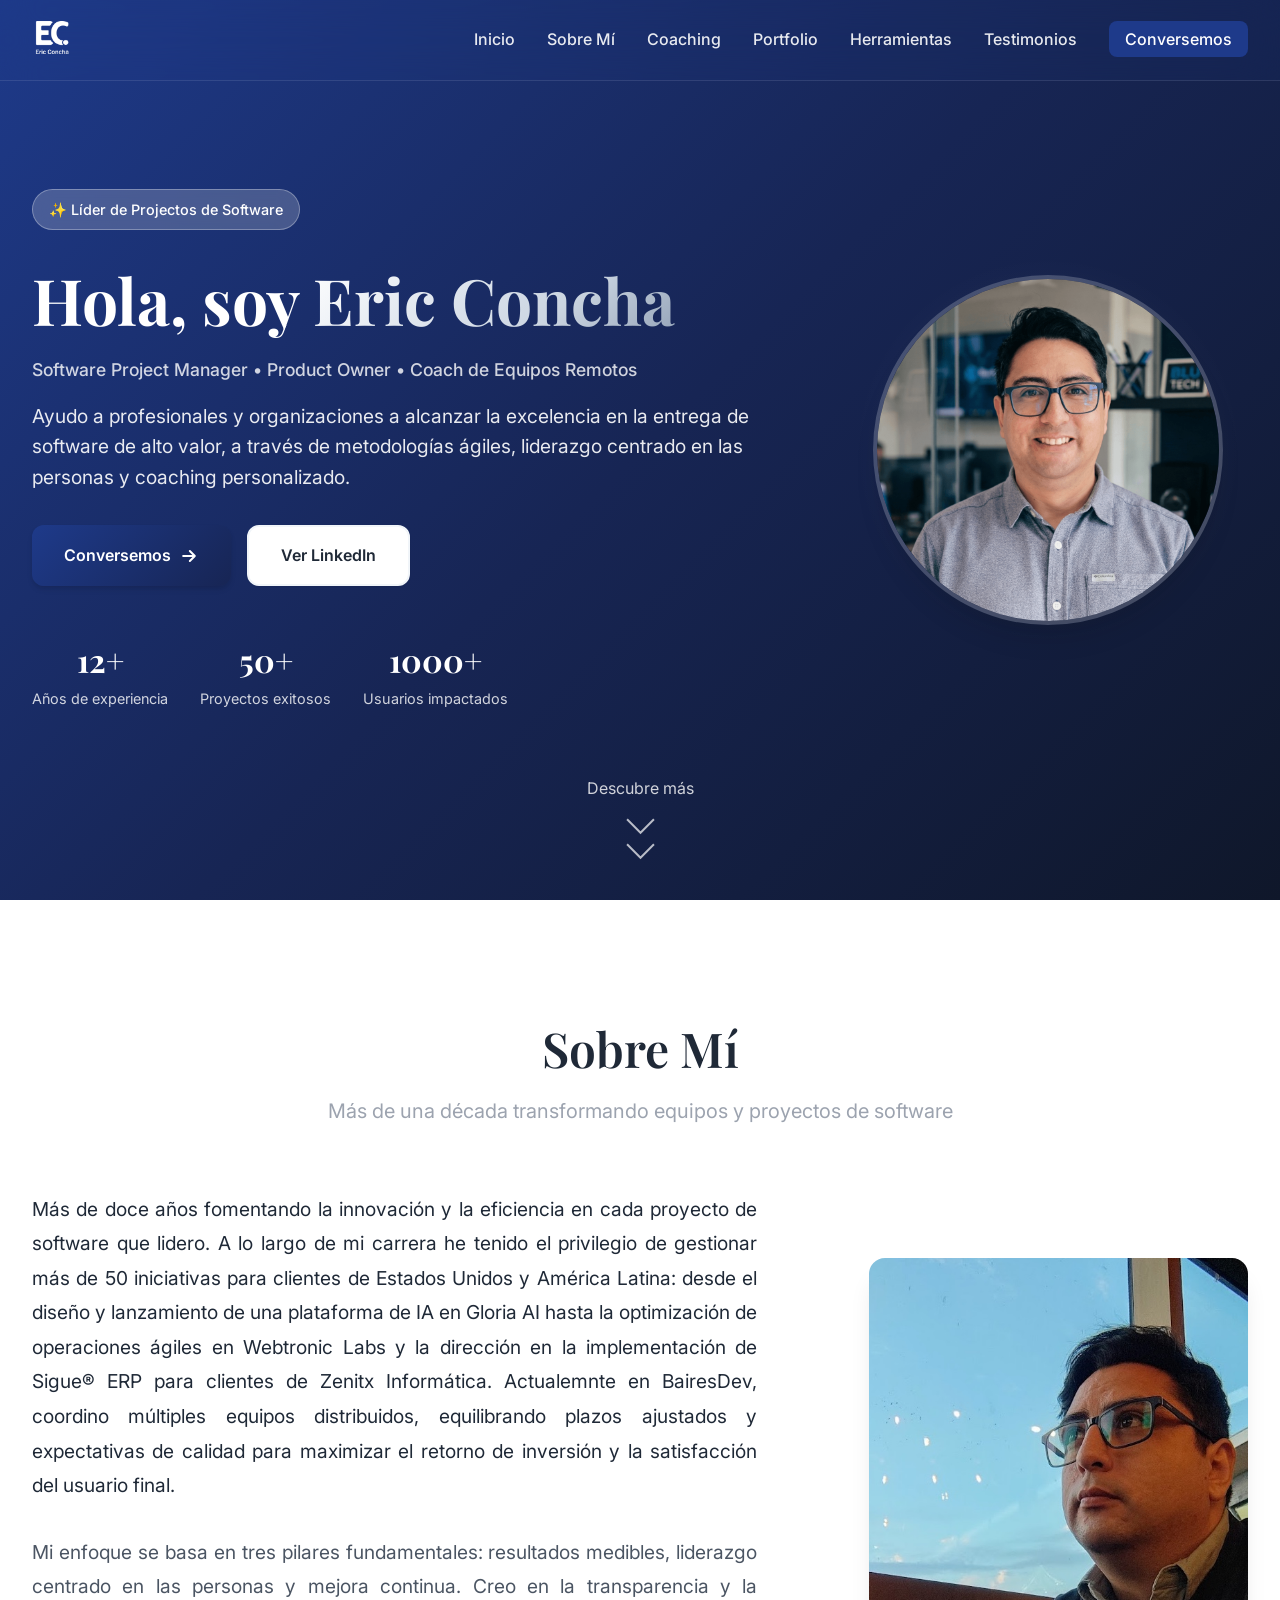
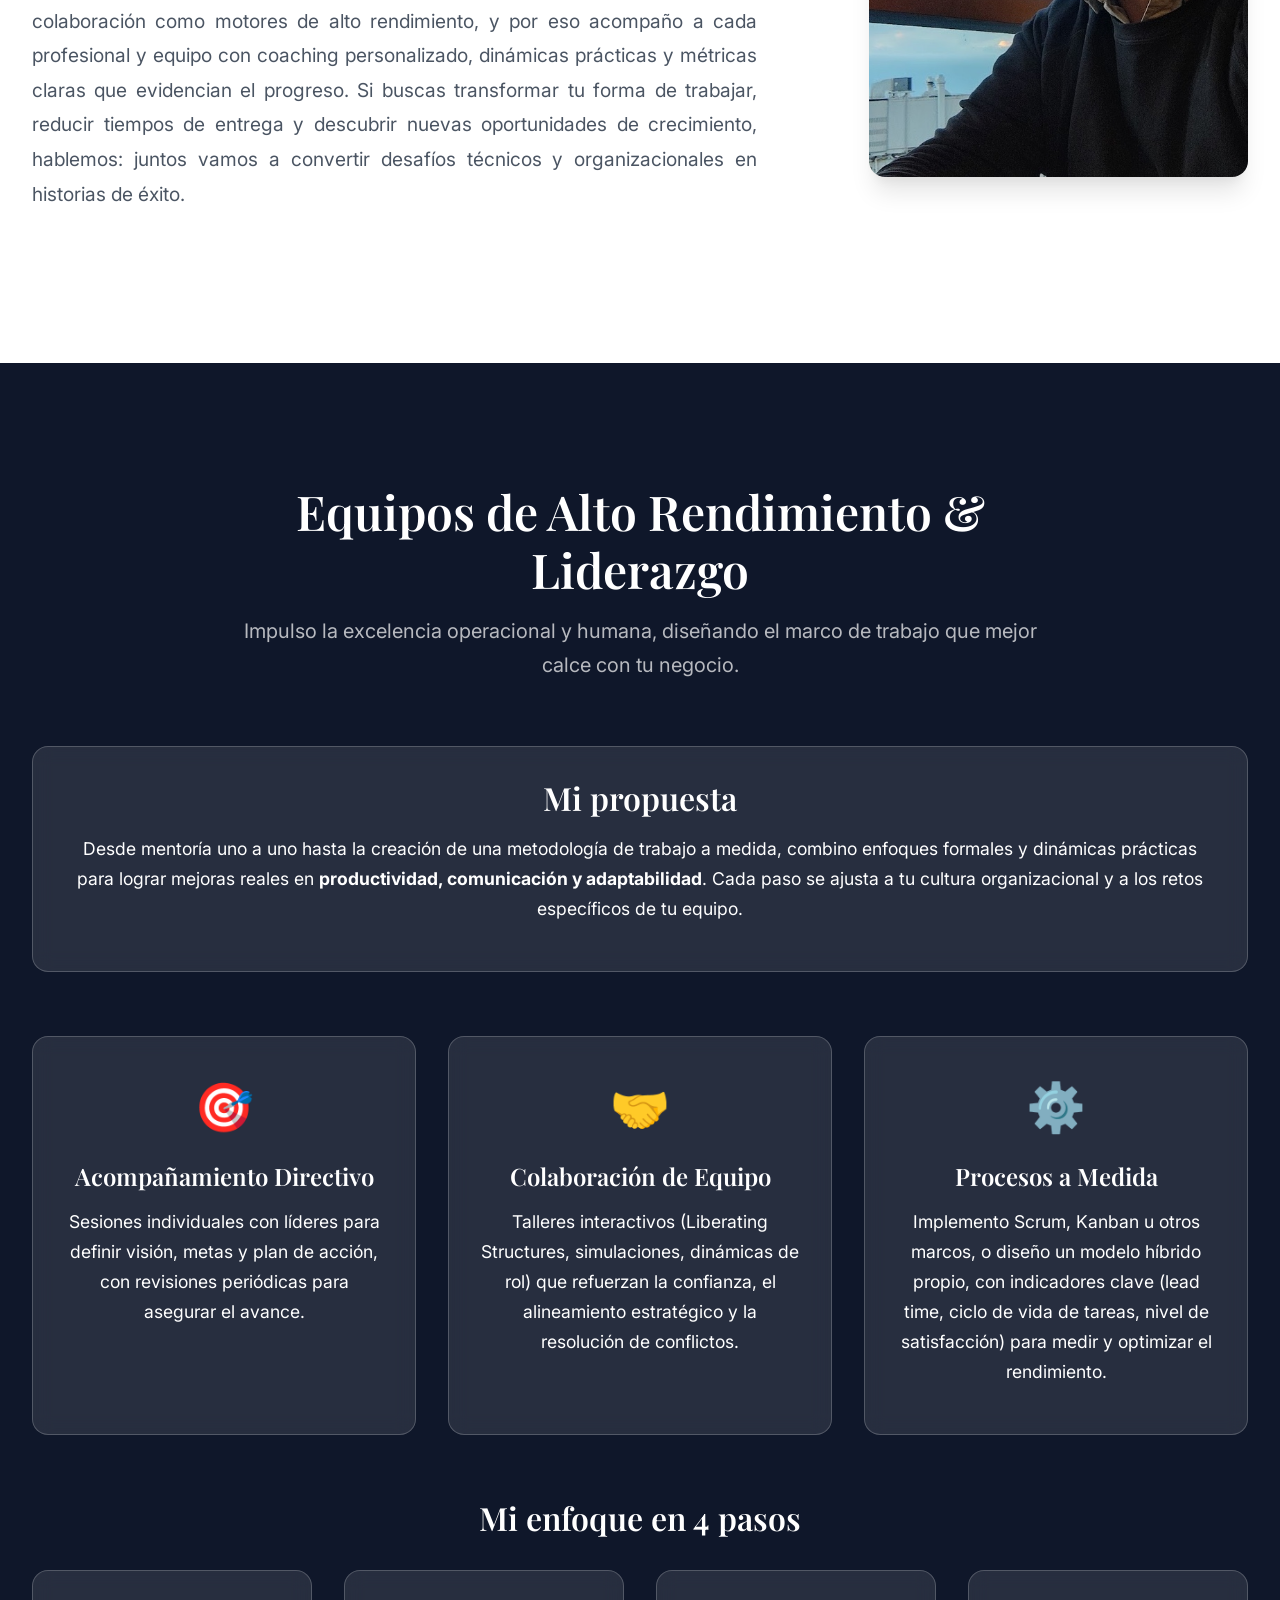
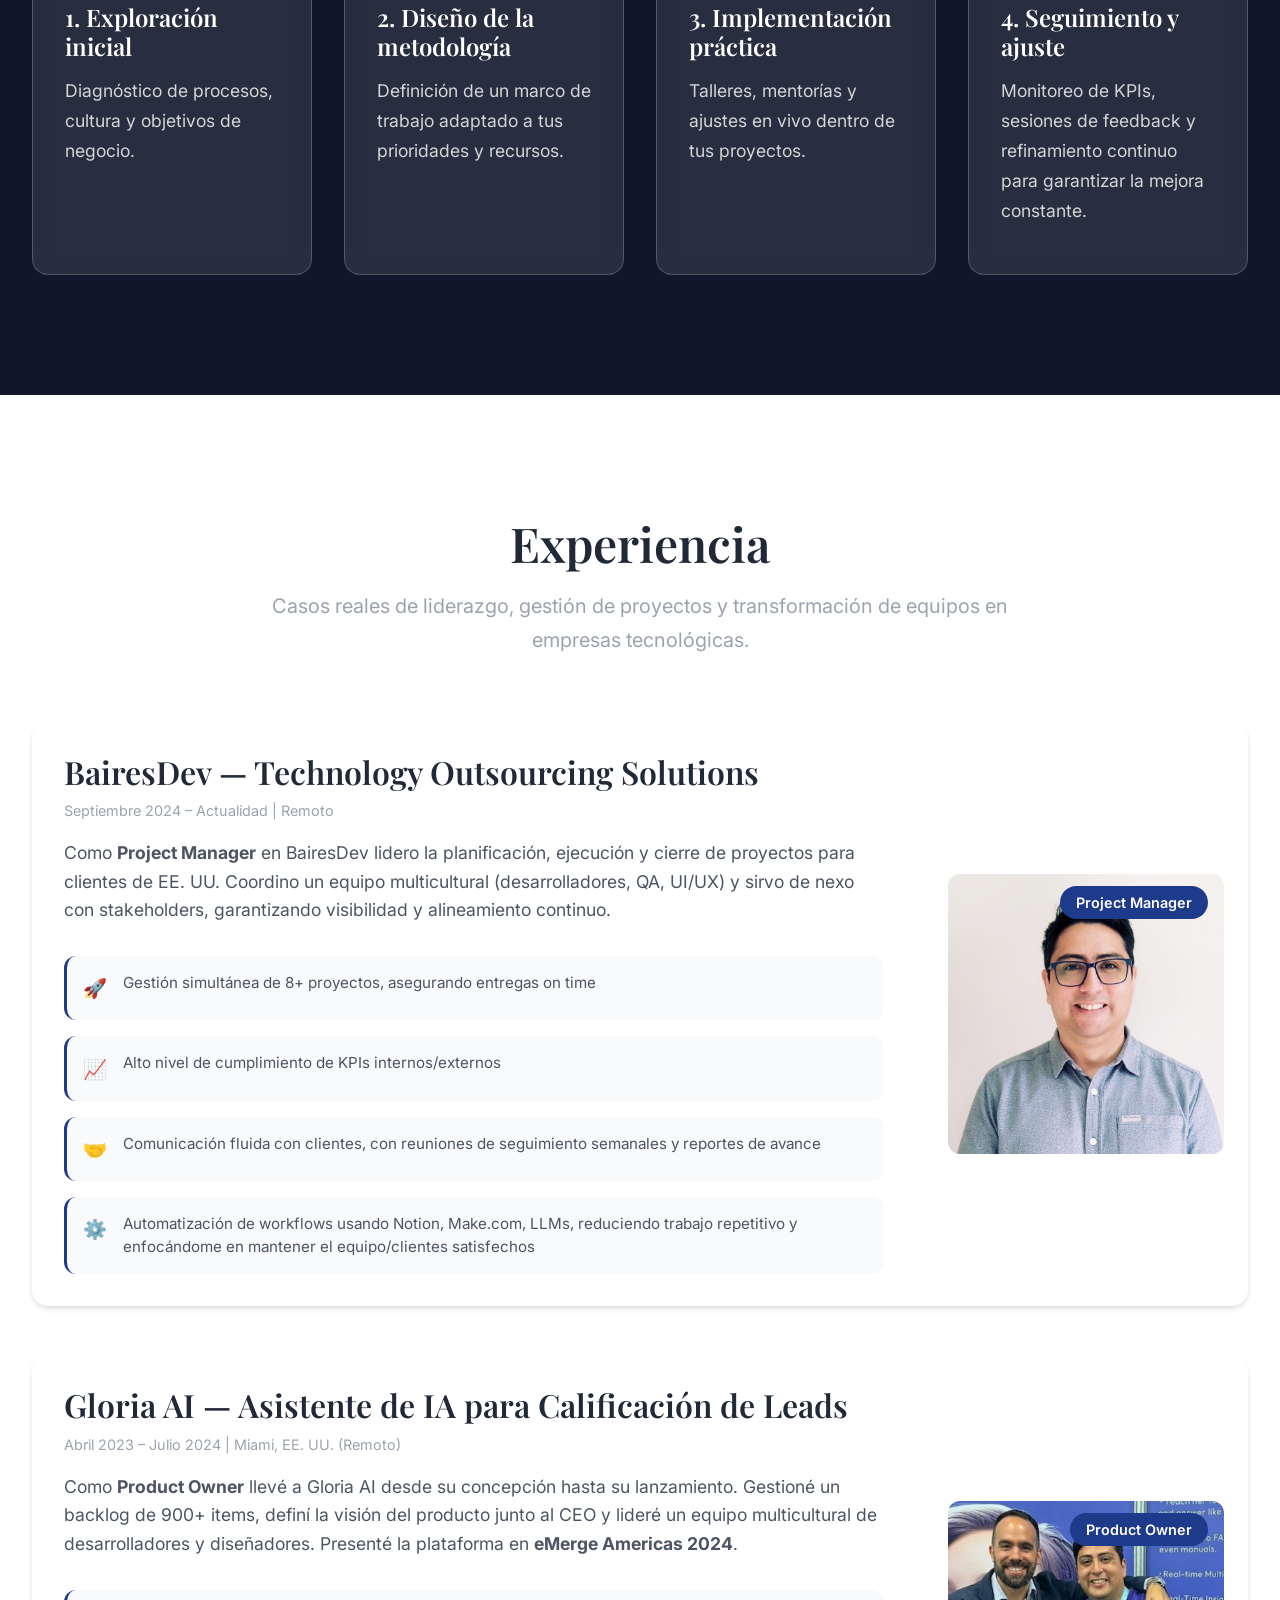
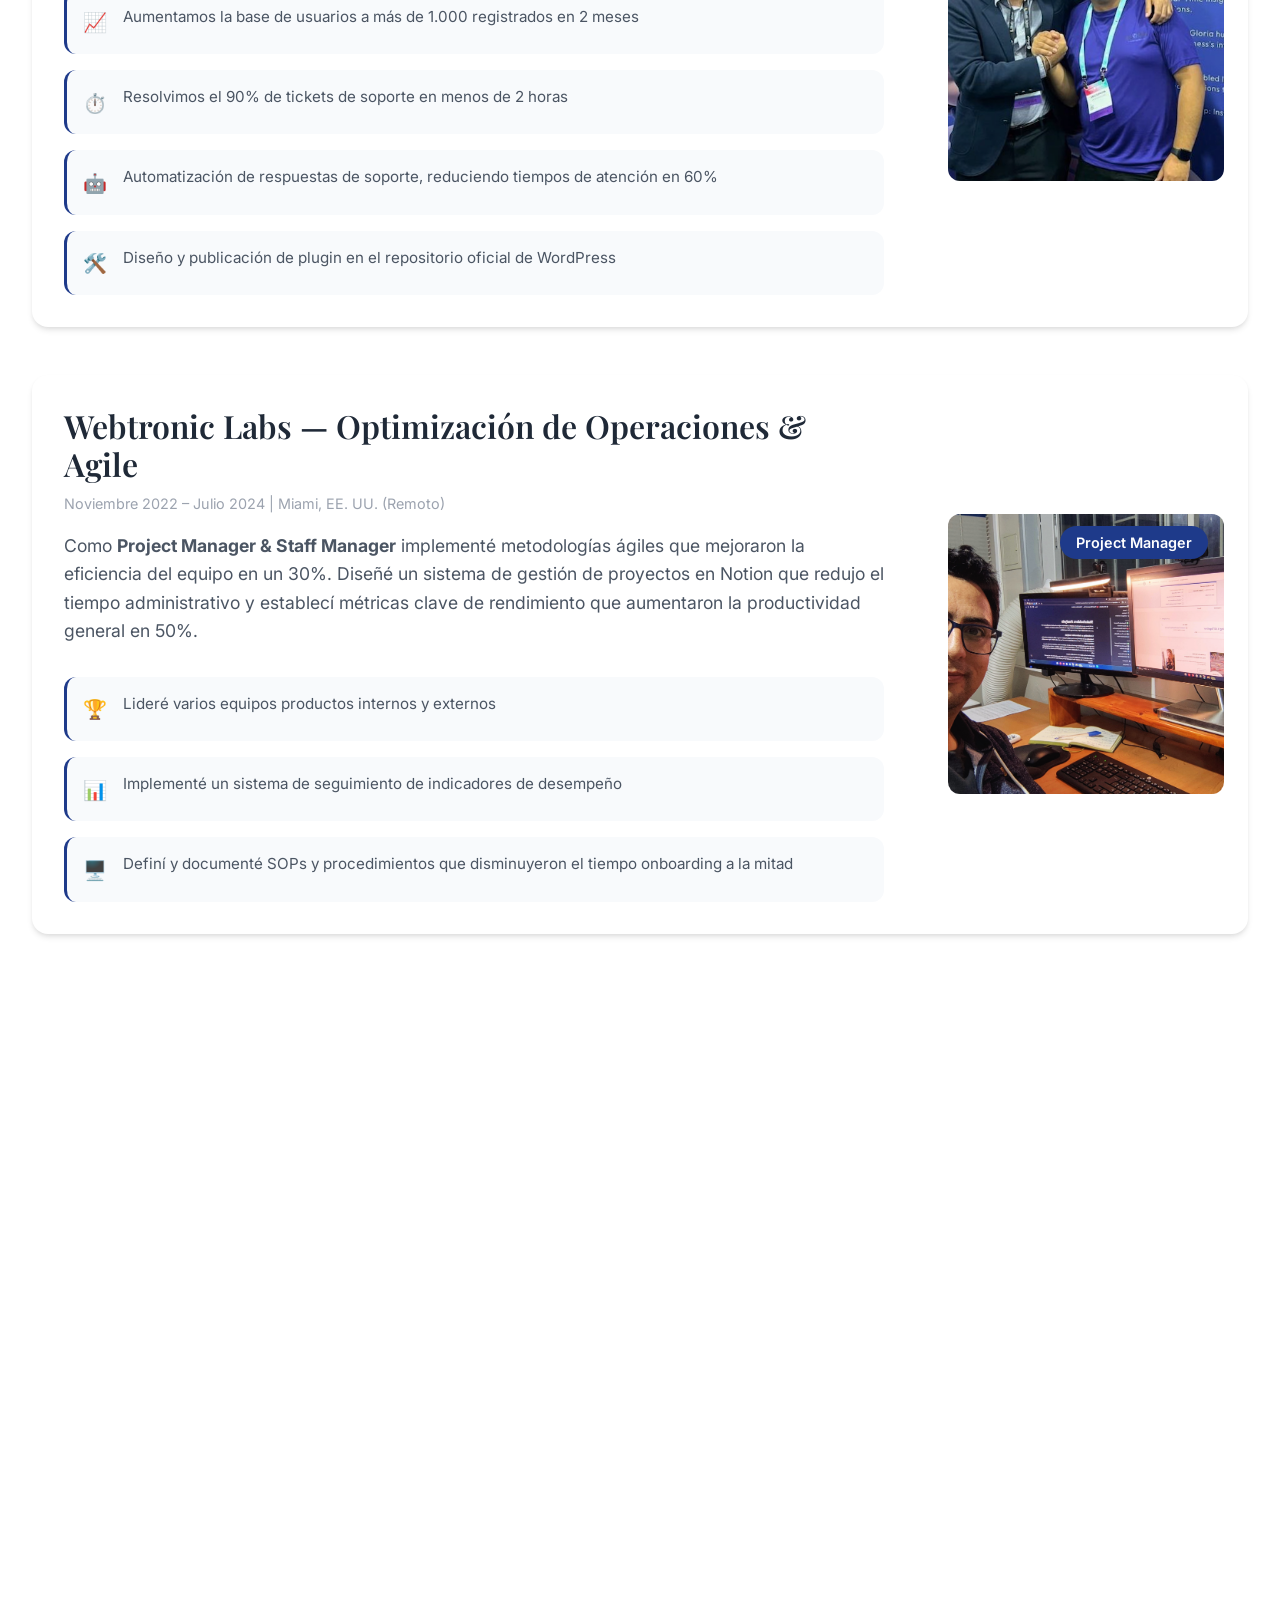
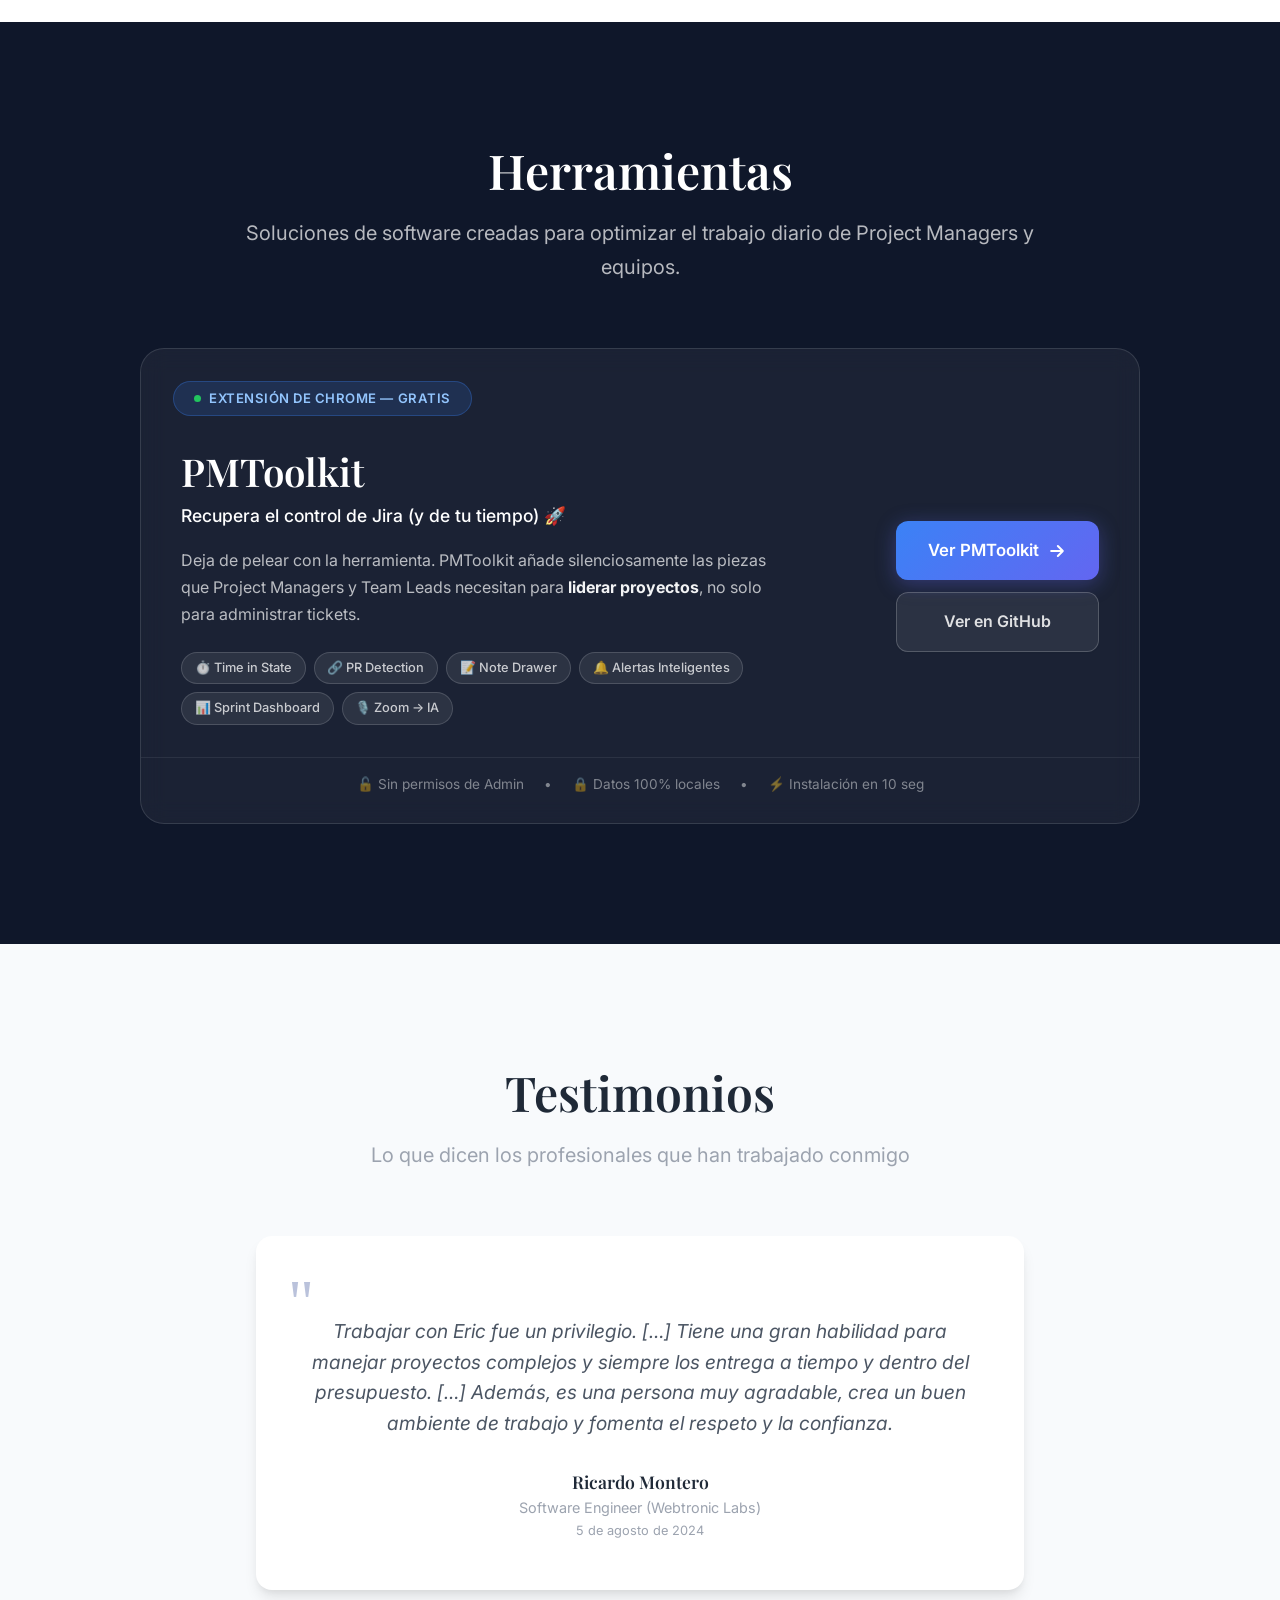
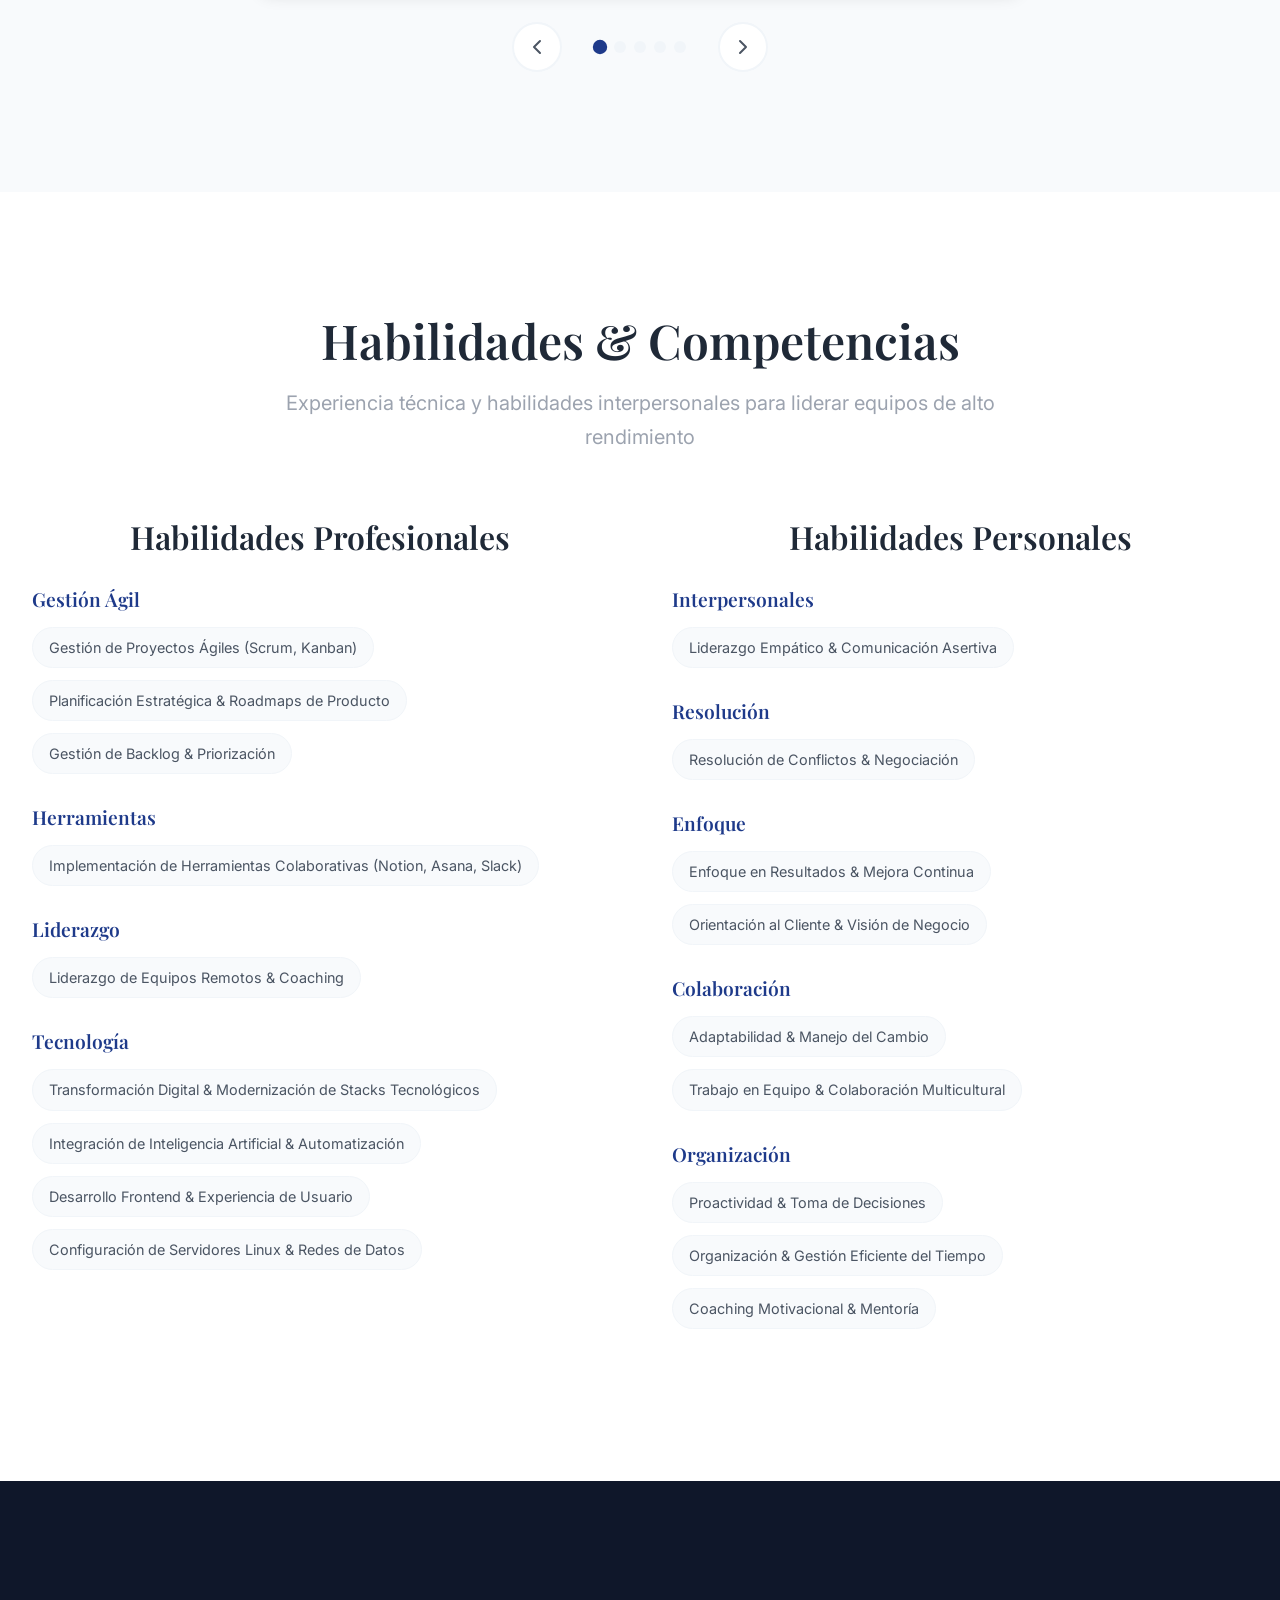
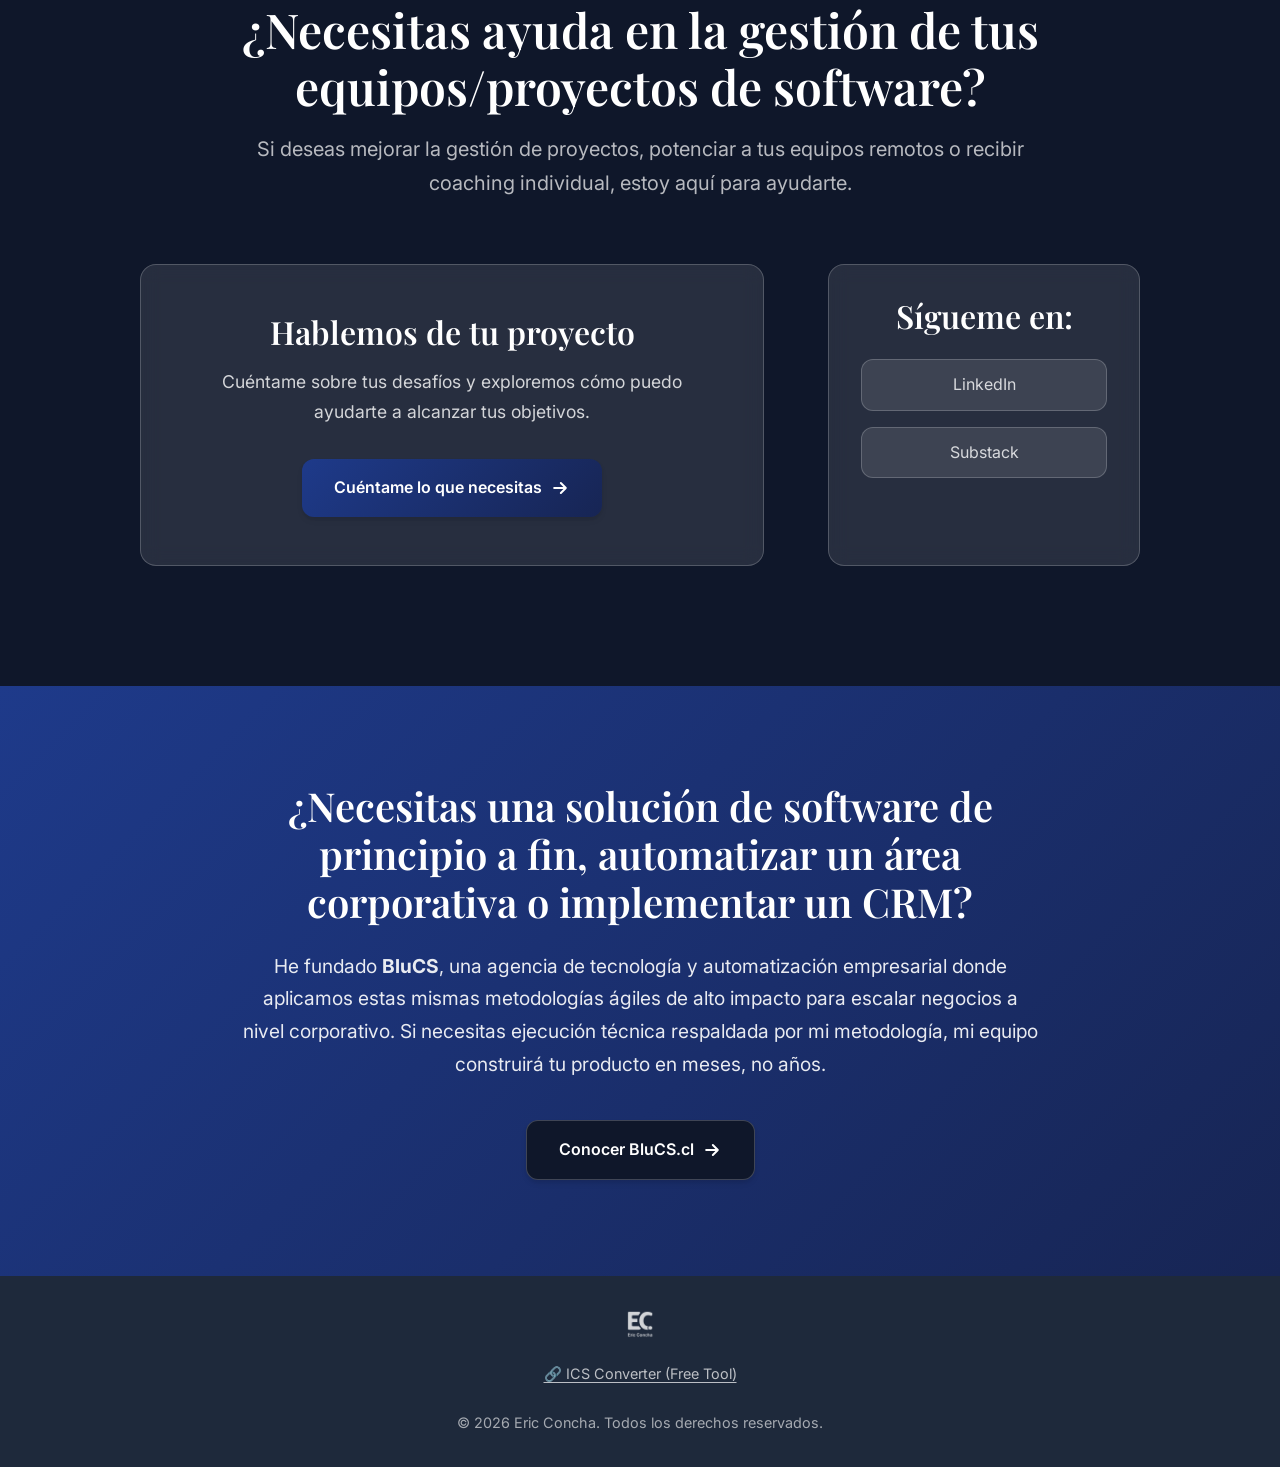
==== commit 11a8cd18: "cambioFormContacto" ====
--- a/index.html
+++ b/index.html
@@ -96,7 +96,7 @@
                         a través de metodologías ágiles, liderazgo centrado en las personas y coaching personalizado.
                     </p>
                     <div class="hero-buttons">
-                        <a href="https://ericconcha.notion.site/182db42c02ff80a595a1e25a36fcfc50" class="btn-primary">
+                        <a href="https://tally.so/r/q4BXrd" class="btn-primary">
                             <span>Conversemos</span>
                             <svg width="20" height="20" viewBox="0 0 20 20" fill="none">
                                 <path d="M4.16667 10H15.8333M15.8333 10L10.8333 5M15.8333 10L10.8333 15"
@@ -714,7 +714,7 @@
                 <div class="contact-card">
                     <h3>Hablemos de tu proyecto</h3>
                     <p>Cuéntame sobre tus desafíos y exploremos cómo puedo ayudarte a alcanzar tus objetivos.</p>
-                    <a href="https://ericconcha.notion.site/182db42c02ff80a595a1e25a36fcfc50?pvs=105"
+                    <a href="https://tally.so/r/q4BXrd"
                         class="btn-primary">
                         <span>Cuéntame lo que necesitas</span>
                         <svg width="20" height="20" viewBox="0 0 20 20" fill="none">
